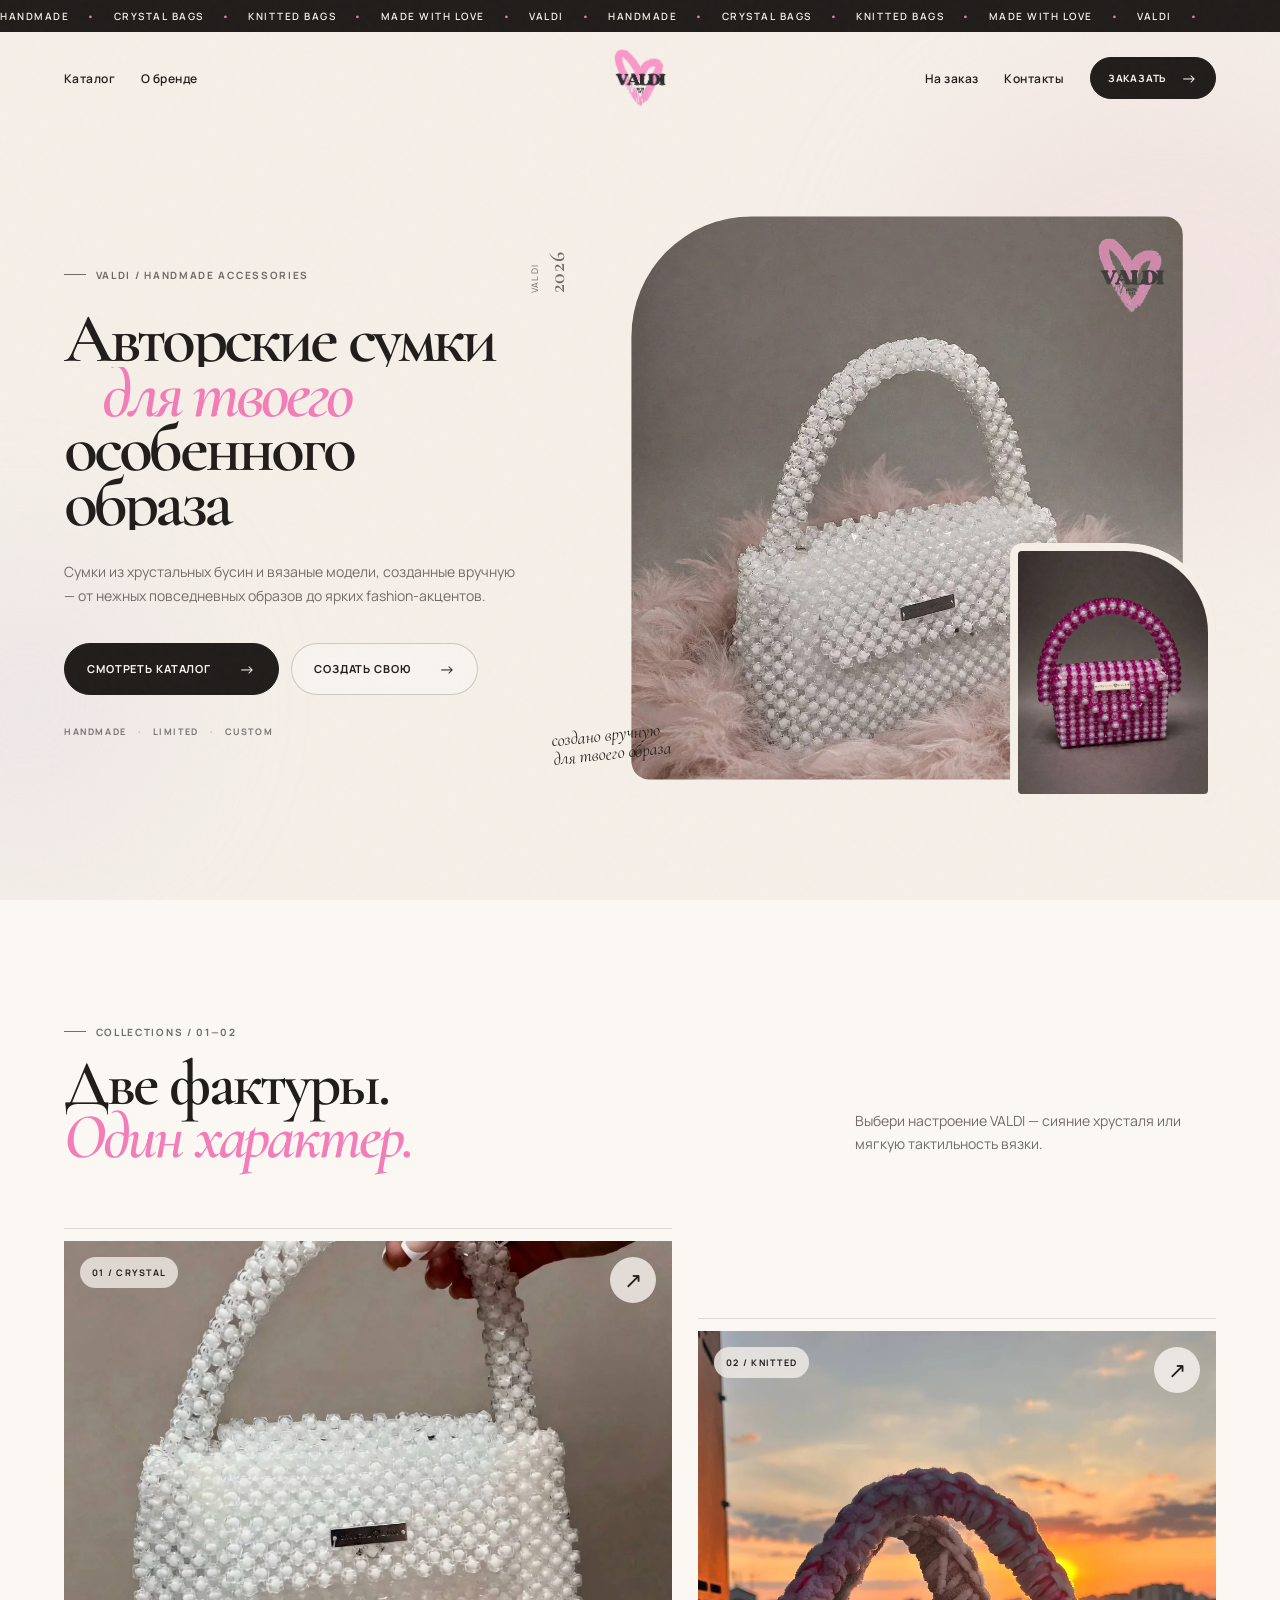
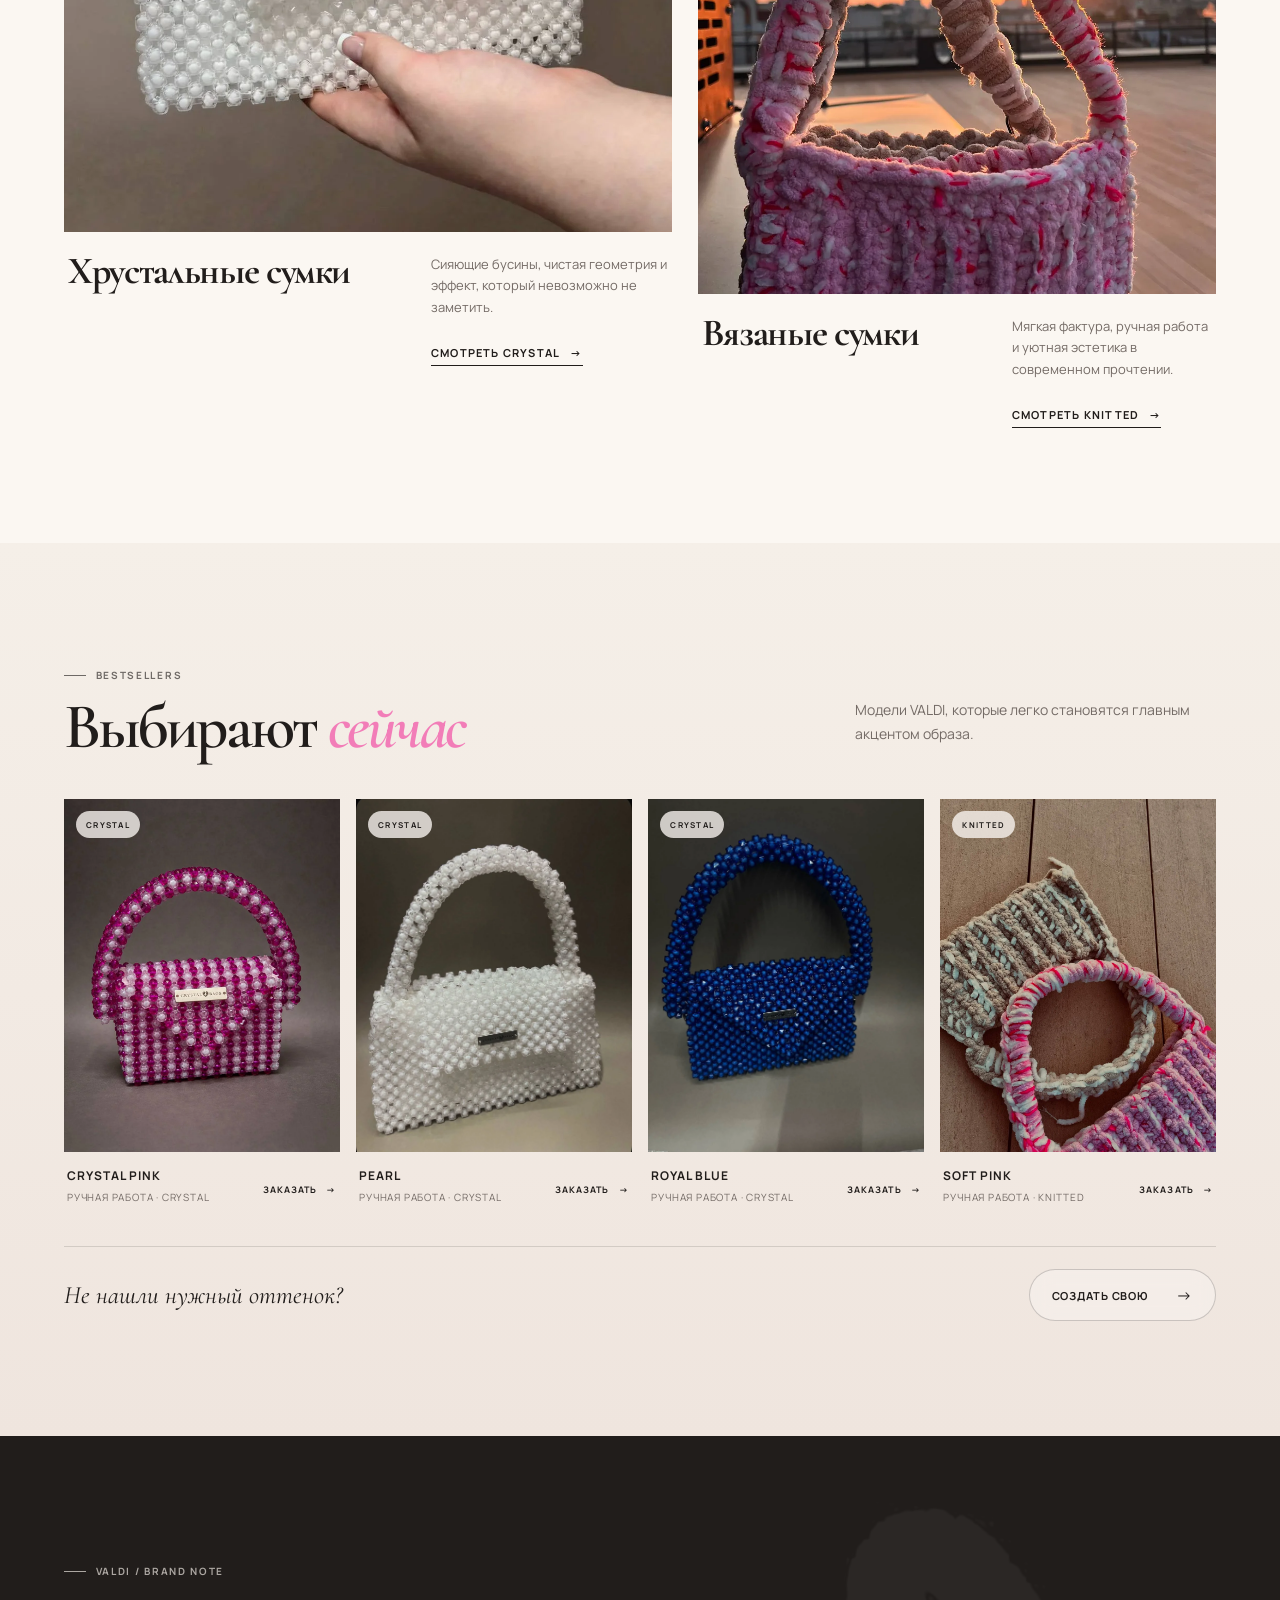
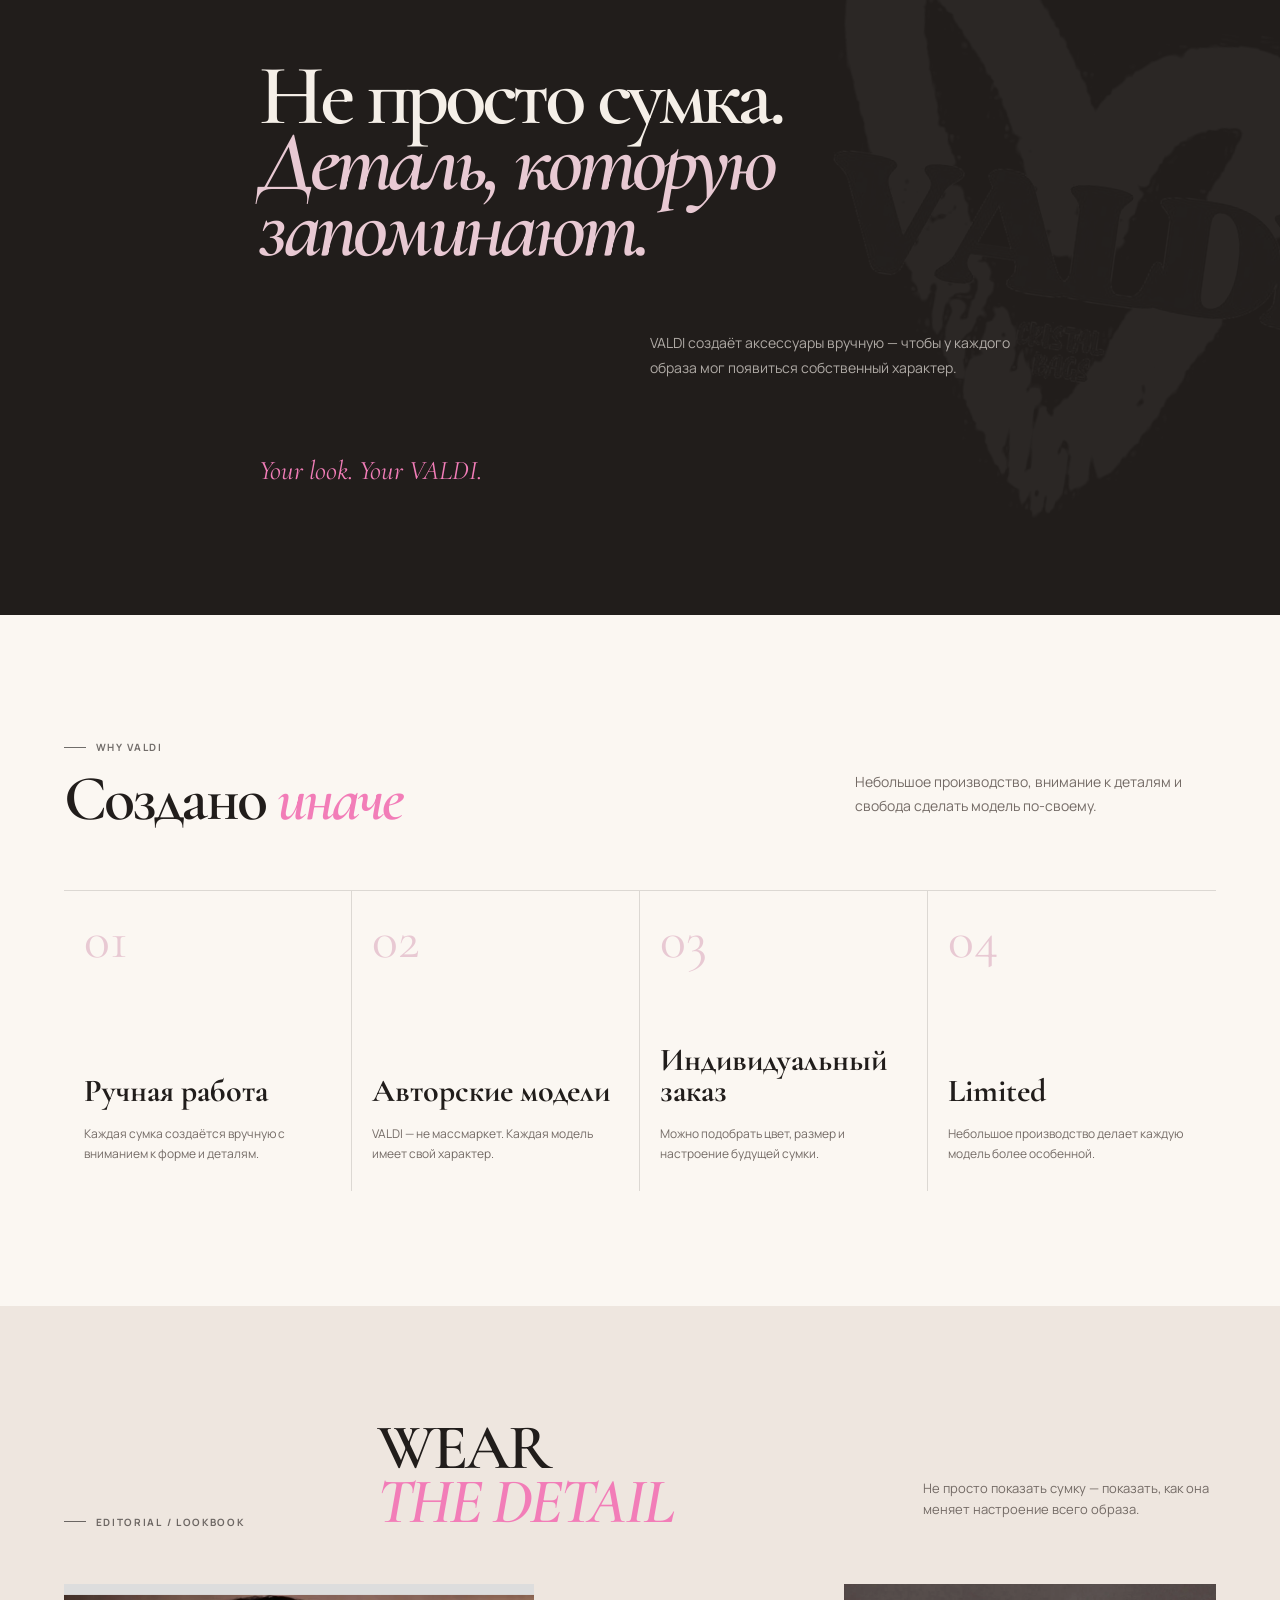
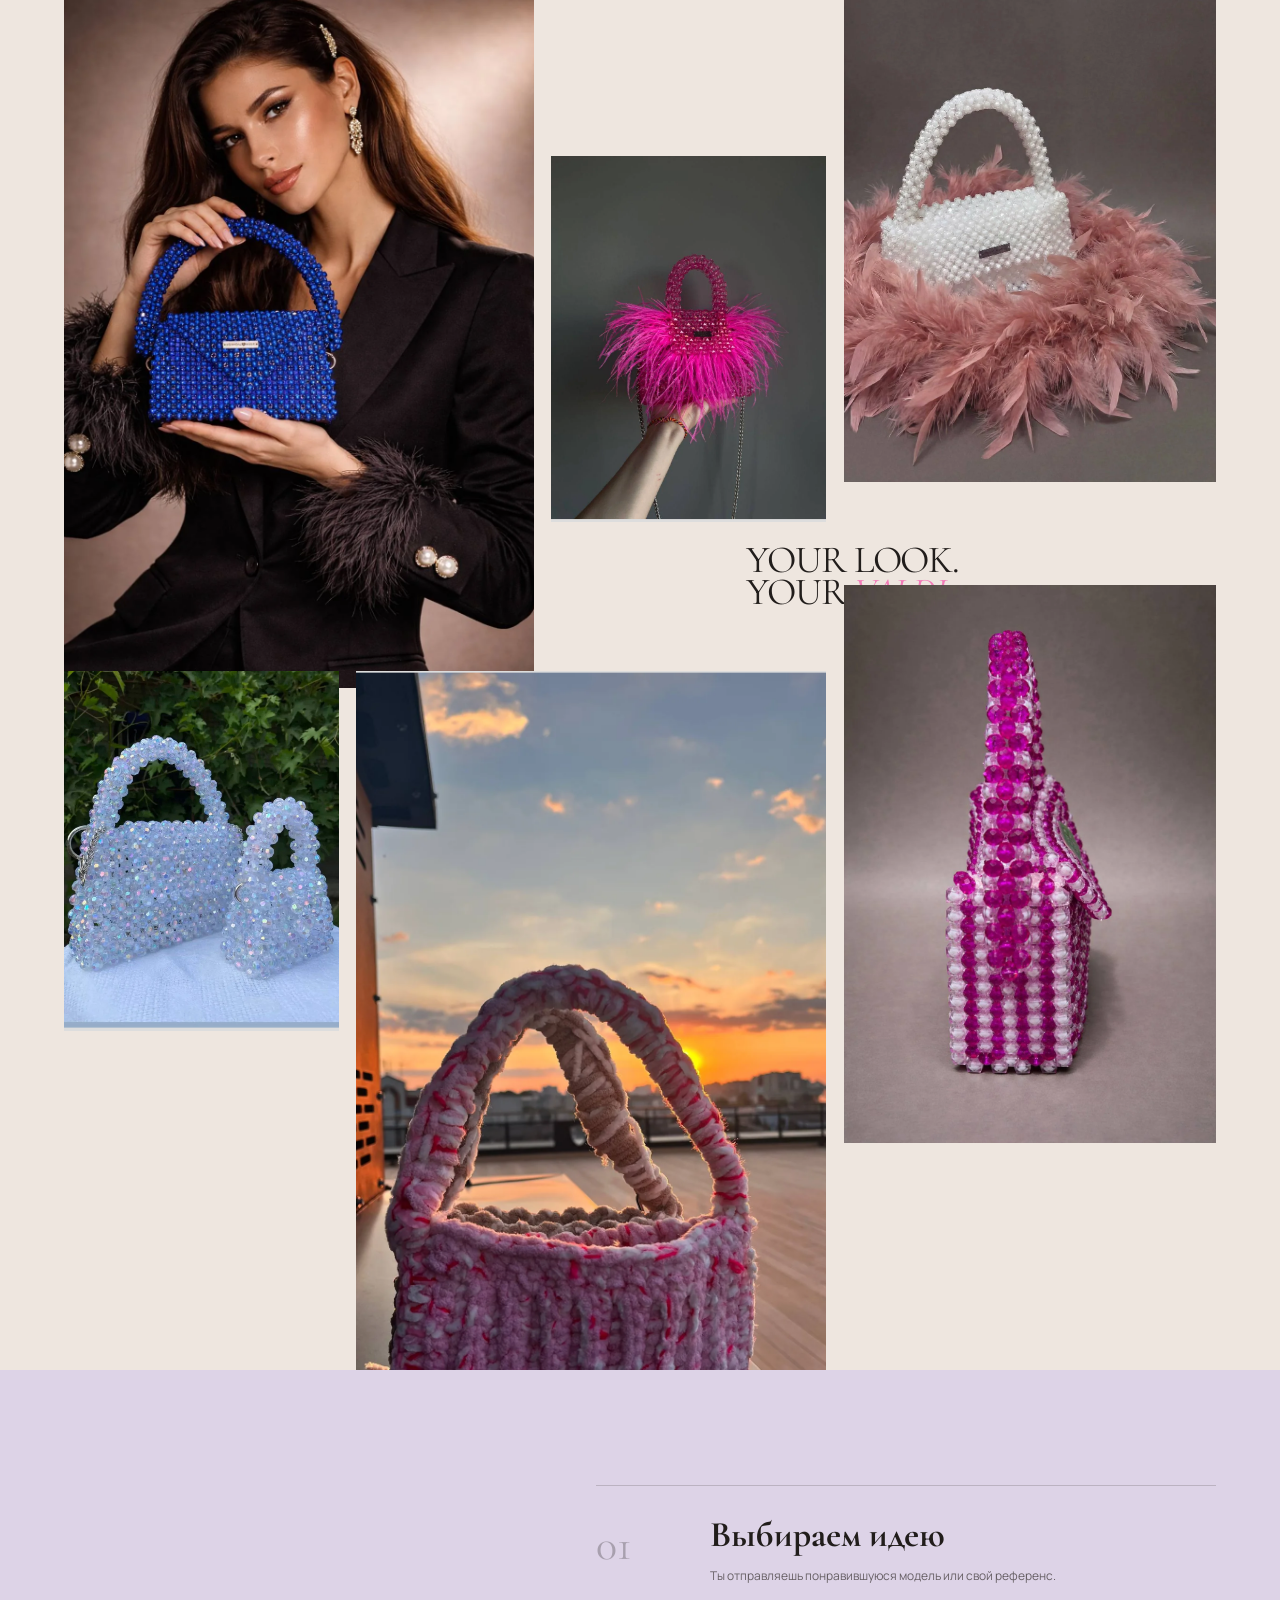
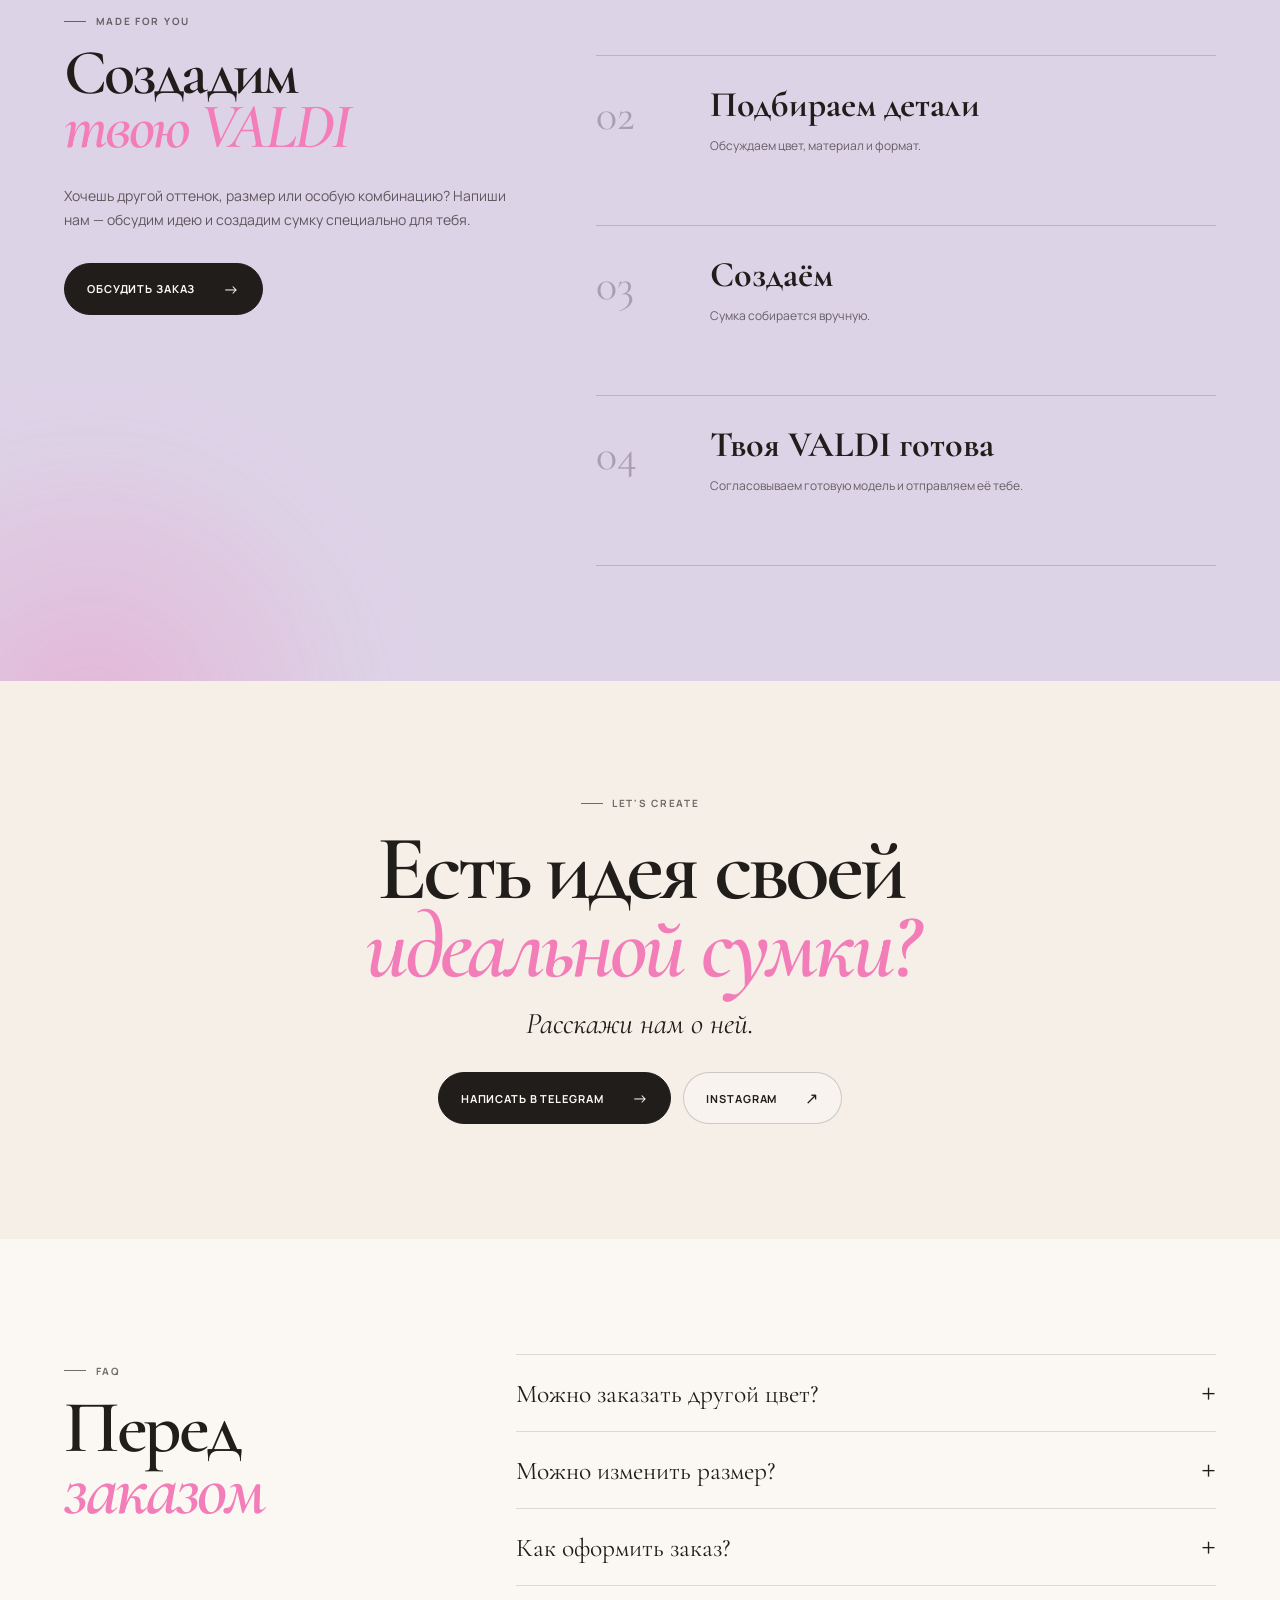
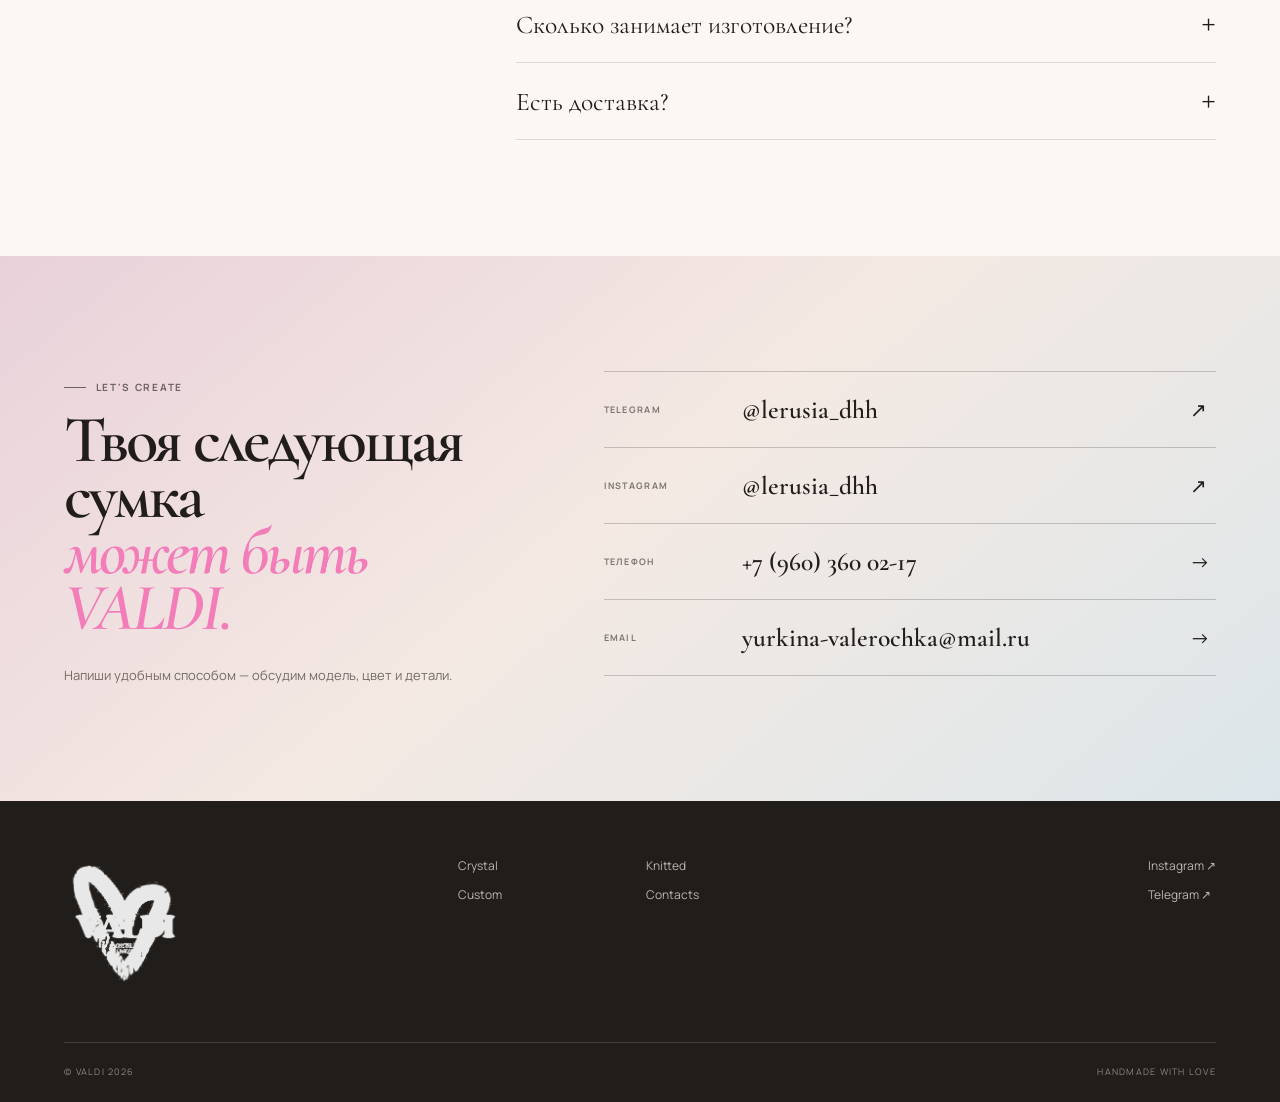
==== valdi_v4_final/index.html @ 90714ea8 "Add files via upload" ====
<!doctype html>
<html lang="ru">
<head>
  <meta charset="utf-8" />
  <meta name="viewport" content="width=device-width,initial-scale=1,viewport-fit=cover" />
  <meta name="theme-color" content="#F5EFE8" />
  <meta name="description" content="VALDI — авторские женские сумки ручной работы: хрустальные и вязаные модели, индивидуальные заказы." />
  <title>VALDI — авторские сумки ручной работы</title>
  <link rel="icon" type="image/png" href="assets/img/favicon.png" />
  <link rel="preconnect" href="https://fonts.googleapis.com" />
  <link rel="preconnect" href="https://fonts.gstatic.com" crossorigin />
  <link href="https://fonts.googleapis.com/css2?family=Cormorant+Garamond:ital,wght@0,500;0,600;0,700;1,600&family=Manrope:wght@400;500;600;700&display=swap" rel="stylesheet" />
  <link rel="stylesheet" href="assets/css/styles.css" />
</head>
<body>
  <div class="page-grain" aria-hidden="true"></div>

  <div class="announcement" aria-label="Информация о бренде">
    <div class="announcement__track">
      <span>HANDMADE</span><i>•</i><span>CRYSTAL BAGS</span><i>•</i><span>KNITTED BAGS</span><i>•</i><span>MADE WITH LOVE</span><i>•</i><span>VALDI</span><i>•</i>
      <span>HANDMADE</span><i>•</i><span>CRYSTAL BAGS</span><i>•</i><span>KNITTED BAGS</span><i>•</i><span>MADE WITH LOVE</span><i>•</i><span>VALDI</span><i>•</i>
    </div>
  </div>

  <header class="site-header" id="siteHeader">
    <div class="shell header-grid">
      <nav class="header-nav header-nav--left" aria-label="Главное меню слева">
        <a href="#catalog">Каталог</a>
        <a href="#about">О бренде</a>
      </nav>

      <a class="brand brand--header" href="#top" aria-label="VALDI — на главную">
        <img src="assets/img/valdi-logo.webp" alt="VALDI" />
      </a>

      <nav class="header-nav header-nav--right" aria-label="Главное меню справа">
        <a href="#custom">На заказ</a>
        <a href="#contacts">Контакты</a>
        <button class="btn btn--small btn--dark js-order" type="button" data-product="Индивидуальный заказ"><span>Заказать</span><b>→</b></button>
      </nav>

      <button class="menu-toggle" type="button" aria-expanded="false" aria-controls="mobileMenu" aria-label="Открыть меню">
        <span></span><span></span>
      </button>
    </div>
  </header>

  <div class="mobile-menu" id="mobileMenu" aria-hidden="true">
    <div class="mobile-menu__inner shell">
      <div class="mobile-menu__top">
        <img src="assets/img/valdi-logo.webp" alt="VALDI" />
        <button class="mobile-menu__close" type="button" aria-label="Закрыть меню">×</button>
      </div>
      <nav class="mobile-menu__nav" aria-label="Мобильное меню">
        <a href="#catalog"><span>01</span>Каталог</a>
        <a href="#crystal"><span>02</span>Crystal</a>
        <a href="#knitted"><span>03</span>Knitted</a>
        <a href="#about"><span>04</span>О бренде</a>
        <a href="#custom"><span>05</span>На заказ</a>
        <a href="#contacts"><span>06</span>Контакты</a>
      </nav>
      <a class="btn btn--dark btn--wide crystal-btn" href="https://t.me/lerusia_dhh" target="_blank" rel="noopener"><span>Написать в Telegram</span><b>→</b></a>
    </div>
  </div>

  <main id="top">
    <section class="hero section-pad">
      <div class="hero-glow hero-glow--one" aria-hidden="true"></div>
      <div class="hero-glow hero-glow--two" aria-hidden="true"></div>
      <div class="shell grid-12 hero-grid">
        <div class="hero-copy">
          <div class="eyebrow hero-eyebrow">VALDI / HANDMADE ACCESSORIES</div>
          <h1 class="hero-title" aria-label="Авторские сумки для твоего особенного образа">
            <span class="hero-line">Авторские сумки</span>
            <span class="hero-line hero-line--accent">для твоего</span>
            <span class="hero-line">особенного образа</span>
          </h1>
          <p class="hero-lead">Сумки из хрустальных бусин и вязаные модели, созданные вручную — от нежных повседневных образов до ярких fashion-акцентов.</p>
          <div class="hero-actions">
            <a class="btn btn--dark crystal-btn" href="#catalog"><span>Смотреть каталог</span><b>→</b></a>
            <a class="btn btn--glass crystal-btn" href="#custom"><span>Создать свою</span><b>→</b></a>
          </div>
          <div class="hero-meta" aria-label="Преимущества">
            <span>HANDMADE</span><i>·</i><span>LIMITED</span><i>·</i><span>CUSTOM</span>
          </div>
        </div>

        <div class="hero-visual" aria-label="Коллекция VALDI">
          <figure class="hero-photo hero-photo--main image-reveal">
            <img src="assets/img/crystal-pearl-feather-wide.webp" alt="Белая хрустальная сумка VALDI на розовых перьях" fetchpriority="high" />
          </figure>
          <figure class="hero-photo hero-photo--float image-reveal">
            <img src="assets/img/crystal-pink-front.webp" alt="Розовая хрустальная сумка VALDI" />
          </figure>
          <div class="hero-year">VALDI<br><strong>2026</strong></div>
          <div class="hero-logo-stamp" aria-hidden="true"><img src="assets/img/valdi-logo.webp" alt="" /></div>
          <div class="hero-note">создано вручную<br>для твоего образа</div>
        </div>
      </div>
    </section>

    <section class="collections section-pad" id="catalog">
      <div class="shell">
        <div class="section-head reveal">
          <div>
            <span class="eyebrow">COLLECTIONS / 01—02</span>
            <h2>Две фактуры.<br><em>Один характер.</em></h2>
          </div>
          <p>Выбери настроение VALDI — сияние хрусталя или мягкую тактильность вязки.</p>
        </div>

        <div class="collection-grid">
          <article class="collection-card collection-card--crystal reveal" id="crystal">
            <a class="collection-media" href="#bestsellers" aria-label="Смотреть хрустальные сумки">
              <img src="assets/img/crystal-pearl-hand.webp" alt="Хрустальная белая сумка VALDI в руках" />
              <span class="collection-index">01 / CRYSTAL</span>
              <span class="collection-arrow">↗</span>
            </a>
            <div class="collection-copy">
              <h3>Хрустальные сумки</h3>
              <p>Сияющие бусины, чистая геометрия и эффект, который невозможно не заметить.</p>
              <a class="text-link" href="#bestsellers">Смотреть Crystal <span>→</span></a>
            </div>
          </article>

          <article class="collection-card collection-card--knit reveal" id="knitted">
            <a class="collection-media" href="#bestsellers" aria-label="Смотреть вязаные сумки">
              <img src="assets/img/knit-sunset.webp" alt="Вязаная сумка VALDI на фоне заката" />
              <span class="collection-index">02 / KNITTED</span>
              <span class="collection-arrow">↗</span>
            </a>
            <div class="collection-copy">
              <h3>Вязаные сумки</h3>
              <p>Мягкая фактура, ручная работа и уютная эстетика в современном прочтении.</p>
              <a class="text-link" href="#bestsellers">Смотреть Knitted <span>→</span></a>
            </div>
          </article>
        </div>
      </div>
    </section>

    <section class="products section-pad" id="bestsellers">
      <div class="shell">
        <div class="section-head section-head--compact reveal">
          <div>
            <span class="eyebrow">BESTSELLERS</span>
            <h2>Выбирают <em>сейчас</em></h2>
          </div>
          <p>Модели VALDI, которые легко становятся главным акцентом образа.</p>
        </div>

        <div class="product-grid">
          <article class="product-card reveal">
            <div class="product-media product-cursor-zone">
              <img src="assets/img/crystal-pink-front.webp" alt="VALDI Crystal Pink" />
              <span class="product-label">CRYSTAL</span>
              <span class="view-cursor">VIEW</span>
            </div>
            <div class="product-info">
              <div><h3>CRYSTAL PINK</h3><p>ручная работа · crystal</p></div>
              <button class="product-order js-order" type="button" data-product="Crystal Pink">Заказать <span>→</span></button>
            </div>
          </article>

          <article class="product-card reveal">
            <div class="product-media product-cursor-zone">
              <img src="assets/img/crystal-pearl-front.webp" alt="VALDI Pearl" />
              <span class="product-label">CRYSTAL</span>
              <span class="view-cursor">VIEW</span>
            </div>
            <div class="product-info">
              <div><h3>PEARL</h3><p>ручная работа · crystal</p></div>
              <button class="product-order js-order" type="button" data-product="Pearl">Заказать <span>→</span></button>
            </div>
          </article>

          <article class="product-card reveal">
            <div class="product-media product-cursor-zone">
              <img src="assets/img/crystal-royal-blue.webp" alt="VALDI Royal Blue" />
              <span class="product-label">CRYSTAL</span>
              <span class="view-cursor">VIEW</span>
            </div>
            <div class="product-info">
              <div><h3>ROYAL BLUE</h3><p>ручная работа · crystal</p></div>
              <button class="product-order js-order" type="button" data-product="Royal Blue">Заказать <span>→</span></button>
            </div>
          </article>

          <article class="product-card reveal">
            <div class="product-media product-cursor-zone">
              <img src="assets/img/knit-pink-taupe.webp" alt="VALDI Soft Pink — вязаная сумка" />
              <span class="product-label">KNITTED</span>
              <span class="view-cursor">VIEW</span>
            </div>
            <div class="product-info">
              <div><h3>SOFT PINK</h3><p>ручная работа · knitted</p></div>
              <button class="product-order js-order" type="button" data-product="Soft Pink">Заказать <span>→</span></button>
            </div>
          </article>
        </div>

        <div class="products-more reveal">
          <p>Не нашли нужный оттенок?</p>
          <a class="btn btn--glass crystal-btn" href="#custom"><span>Создать свою</span><b>→</b></a>
        </div>
      </div>
    </section>

    <section class="statement" id="about">
      <div class="statement-watermark" aria-hidden="true"><img src="assets/img/valdi-logo.webp" alt="" /></div>
      <div class="shell statement-grid">
        <span class="eyebrow eyebrow--light reveal">VALDI / BRAND NOTE</span>
        <h2 class="reveal">Не просто сумка.<br><em>Деталь, которую запоминают.</em></h2>
        <p class="reveal">VALDI создаёт аксессуары вручную — чтобы у каждого образа мог появиться собственный характер.</p>
        <div class="statement-sign reveal">Your look. Your VALDI.</div>
      </div>
    </section>

    <section class="why section-pad">
      <div class="shell">
        <div class="section-head reveal">
          <div><span class="eyebrow">WHY VALDI</span><h2>Создано <em>иначе</em></h2></div>
          <p>Небольшое производство, внимание к деталям и свобода сделать модель по-своему.</p>
        </div>
        <div class="why-grid">
          <article class="why-card reveal"><span>01</span><h3>Ручная работа</h3><p>Каждая сумка создаётся вручную с вниманием к форме и деталям.</p></article>
          <article class="why-card reveal"><span>02</span><h3>Авторские модели</h3><p>VALDI — не массмаркет. Каждая модель имеет свой характер.</p></article>
          <article class="why-card reveal"><span>03</span><h3>Индивидуальный заказ</h3><p>Можно подобрать цвет, размер и настроение будущей сумки.</p></article>
          <article class="why-card reveal"><span>04</span><h3>Limited</h3><p>Небольшое производство делает каждую модель более особенной.</p></article>
        </div>
      </div>
    </section>

    <section class="lookbook section-pad">
      <div class="shell">
        <div class="lookbook-head reveal">
          <span class="eyebrow">EDITORIAL / LOOKBOOK</span>
          <h2>WEAR<br><em>THE DETAIL</em></h2>
          <p>Не просто показать сумку — показать, как она меняет настроение всего образа.</p>
        </div>

        <div class="lookbook-grid">
          <figure class="look look--a reveal" data-parallax="18"><img src="assets/img/editorial-blue-model.webp" alt="Синяя сумка VALDI в образе" /></figure>
          <figure class="look look--b reveal" data-parallax="-12"><img src="assets/img/crystal-pearl-feather.webp" alt="Белая сумка VALDI на перьях" /></figure>
          <div class="lookbook-word reveal">YOUR LOOK.<br>YOUR <em>VALDI.</em></div>
          <figure class="look look--c reveal" data-parallax="14"><img src="assets/img/crystal-feather-pink.webp" alt="Розовая хрустальная сумка с перьями" /></figure>
          <figure class="look look--d reveal" data-parallax="-18"><img src="assets/img/crystal-iridescent-duo.webp" alt="Переливающиеся хрустальные сумки VALDI" /></figure>
          <figure class="look look--e reveal" data-parallax="10"><img src="assets/img/knit-sunset.webp" alt="Вязаная сумка VALDI на закате" /></figure>
          <figure class="look look--f reveal" data-parallax="-8"><img src="assets/img/crystal-pink-side.webp" alt="Деталь розовой сумки VALDI" /></figure>
        </div>
      </div>
    </section>

    <section class="custom section-pad" id="custom">
      <div class="custom-glow" aria-hidden="true"></div>
      <div class="shell custom-grid">
        <div class="custom-intro reveal">
          <span class="eyebrow">MADE FOR YOU</span>
          <h2>Создадим<br><em>твою VALDI</em></h2>
          <p>Хочешь другой оттенок, размер или особую комбинацию? Напиши нам — обсудим идею и создадим сумку специально для тебя.</p>
          <button class="btn btn--dark crystal-btn js-order" type="button" data-product="Индивидуальная VALDI"><span>Обсудить заказ</span><b>→</b></button>
        </div>
        <div class="custom-steps">
          <article class="custom-step reveal"><span>01</span><div><h3>Выбираем идею</h3><p>Ты отправляешь понравившуюся модель или свой референс.</p></div></article>
          <article class="custom-step reveal"><span>02</span><div><h3>Подбираем детали</h3><p>Обсуждаем цвет, материал и формат.</p></div></article>
          <article class="custom-step reveal"><span>03</span><div><h3>Создаём</h3><p>Сумка собирается вручную.</p></div></article>
          <article class="custom-step reveal"><span>04</span><div><h3>Твоя VALDI готова</h3><p>Согласовываем готовую модель и отправляем её тебе.</p></div></article>
        </div>
      </div>
    </section>

    <section class="big-cta section-pad">
      <div class="shell big-cta__inner reveal">
        <span class="eyebrow">LET'S CREATE</span>
        <h2>Есть идея своей<br><em>идеальной сумки?</em></h2>
        <p>Расскажи нам о ней.</p>
        <div class="big-cta__actions">
          <a class="btn btn--dark crystal-btn" href="https://t.me/lerusia_dhh" target="_blank" rel="noopener"><span>Написать в Telegram</span><b>→</b></a>
          <a class="btn btn--glass crystal-btn" href="https://instagram.com/lerusia_dhh" target="_blank" rel="noopener"><span>Instagram</span><b>↗</b></a>
        </div>
      </div>
    </section>

    <section class="faq section-pad">
      <div class="shell faq-grid">
        <div class="faq-title reveal"><span class="eyebrow">FAQ</span><h2>Перед<br><em>заказом</em></h2></div>
        <div class="faq-list">
          <details class="faq-item reveal"><summary>Можно заказать другой цвет?<span>+</span></summary><div><p>Да. Большинство моделей можно адаптировать под нужный оттенок.</p></div></details>
          <details class="faq-item reveal"><summary>Можно изменить размер?<span>+</span></summary><div><p>В зависимости от модели можно обсудить индивидуальный формат.</p></div></details>
          <details class="faq-item reveal"><summary>Как оформить заказ?<span>+</span></summary><div><p>Напишите нам в Telegram, Instagram, по телефону или email. Мы уточним модель и детали заказа.</p></div></details>
          <details class="faq-item reveal"><summary>Сколько занимает изготовление?<span>+</span></summary><div><p>Срок зависит от выбранной модели и текущей загрузки. Точный срок сообщается перед оформлением заказа.</p></div></details>
          <details class="faq-item reveal"><summary>Есть доставка?<span>+</span></summary><div><p>Условия и способ доставки уточняются при заказе.</p></div></details>
        </div>
      </div>
    </section>

    <section class="contacts section-pad" id="contacts">
      <div class="shell contacts-grid">
        <div class="contacts-lead reveal">
          <span class="eyebrow">LET'S CREATE</span>
          <h2>Твоя следующая сумка<br><em>может быть VALDI.</em></h2>
          <p>Напиши удобным способом — обсудим модель, цвет и детали.</p>
        </div>
        <div class="contact-list reveal">
          <a href="https://t.me/lerusia_dhh" target="_blank" rel="noopener"><span>Telegram</span><strong>@lerusia_dhh</strong><b>↗</b></a>
          <a href="https://instagram.com/lerusia_dhh" target="_blank" rel="noopener"><span>Instagram</span><strong>@lerusia_dhh</strong><b>↗</b></a>
          <a href="tel:+79603600217"><span>Телефон</span><strong>+7 (960) 360 02-17</strong><b>→</b></a>
          <a href="mailto:yurkina-valerochka@mail.ru"><span>Email</span><strong>yurkina-valerochka@mail.ru</strong><b>→</b></a>
        </div>
      </div>
    </section>
  </main>

  <footer class="site-footer">
    <div class="shell footer-grid">
      <a class="footer-brand" href="#top" aria-label="VALDI — наверх"><img src="assets/img/valdi-logo.webp" alt="VALDI" /></a>
      <nav class="footer-nav" aria-label="Навигация в подвале"><a href="#crystal">Crystal</a><a href="#knitted">Knitted</a><a href="#custom">Custom</a><a href="#contacts">Contacts</a></nav>
      <div class="footer-social"><a href="https://instagram.com/lerusia_dhh" target="_blank" rel="noopener">Instagram ↗</a><a href="https://t.me/lerusia_dhh" target="_blank" rel="noopener">Telegram ↗</a></div>
    </div>
    <div class="shell footer-bottom"><span>© VALDI 2026</span><span>HANDMADE WITH LOVE</span></div>
  </footer>

  <div class="order-modal" id="orderModal" aria-hidden="true" role="dialog" aria-modal="true" aria-labelledby="orderTitle">
    <div class="order-modal__backdrop" data-close-modal></div>
    <div class="order-modal__panel">
      <button class="order-modal__close" type="button" data-close-modal aria-label="Закрыть">×</button>
      <span class="eyebrow">ORDER / VALDI</span>
      <h2 id="orderTitle">Оформить заказ</h2>
      <p class="order-modal__product">Вы выбрали: <strong id="selectedProduct">VALDI</strong></p>
      <p>Напиши нам удобным способом. Мы уточним наличие, оттенок и детали.</p>
      <div class="order-modal__links">
        <a class="btn btn--dark crystal-btn" href="https://t.me/lerusia_dhh" target="_blank" rel="noopener"><span>Telegram</span><b>↗</b></a>
        <a class="btn btn--glass crystal-btn" href="https://instagram.com/lerusia_dhh" target="_blank" rel="noopener"><span>Instagram</span><b>↗</b></a>
        <a class="order-contact" href="tel:+79603600217"><span>Телефон</span><strong>+7 (960) 360 02-17</strong></a>
        <a class="order-contact" href="mailto:yurkina-valerochka@mail.ru"><span>Email</span><strong>yurkina-valerochka@mail.ru</strong></a>
      </div>
    </div>
  </div>

  <script src="assets/js/app.js"></script>
</body>
</html>
---- valdi_v4_final/assets/css/styles.css ----
:root{
  --champagne:#F5EFE8;
  --ivory:#FBF7F2;
  --pink:#E8C9D3;
  --lilac:#DDD3E7;
  --blue:#D8E5EC;
  --coffee:#8B7469;
  --ink:#211D1B;
  --brand:#F27DB8;
  --muted:#746B66;
  --line:rgba(33,29,27,.14);
  --serif:"Cormorant Garamond",Georgia,"Times New Roman",serif;
  --sans:"Manrope",Arial,sans-serif;
  --shell:min(1520px,calc(100vw - 2 * clamp(20px,5vw,88px)));
  --ease:cubic-bezier(.2,.8,.2,1);
}
*{box-sizing:border-box}
html{scroll-behavior:smooth;background:var(--champagne);color:var(--ink);font-family:var(--sans)}
body{margin:0;min-width:320px;background:var(--champagne);overflow-x:hidden;color:var(--ink)}
body.menu-open,body.modal-open{overflow:hidden}
button,a{font:inherit}
a{color:inherit;text-decoration:none}
button{color:inherit}
img{display:block;width:100%;height:auto}
::selection{background:var(--brand);color:#fff}
.page-grain{position:fixed;inset:0;z-index:99;pointer-events:none;opacity:.035;background-image:url("data:image/svg+xml,%3Csvg viewBox='0 0 180 180' xmlns='http://www.w3.org/2000/svg'%3E%3Cfilter id='n'%3E%3CfeTurbulence type='fractalNoise' baseFrequency='.88' numOctaves='4' stitchTiles='stitch'/%3E%3C/filter%3E%3Crect width='100%25' height='100%25' filter='url(%23n)' opacity='.55'/%3E%3C/svg%3E")}
.shell{width:var(--shell);margin-inline:auto}
.grid-12{display:grid;grid-template-columns:repeat(12,minmax(0,1fr));gap:clamp(14px,1.45vw,26px)}
.section-pad{padding-block:clamp(84px,9vw,154px)}
.eyebrow{display:inline-flex;align-items:center;gap:.6rem;font-size:clamp(10px,.62vw,12px);font-weight:700;letter-spacing:.17em;text-transform:uppercase;color:rgba(33,29,27,.63)}
.eyebrow:before{content:"";width:22px;height:1px;background:currentColor}
.eyebrow--light{color:rgba(245,239,232,.66)}

/* Announcement */
.announcement{height:32px;background:var(--ink);color:var(--champagne);overflow:hidden;display:flex;align-items:center;position:relative;z-index:60}
.announcement__track{width:max-content;display:flex;align-items:center;gap:18px;white-space:nowrap;animation:marquee 34s linear infinite;font-size:10px;letter-spacing:.15em;font-weight:600}
.announcement__track i{font-style:normal;color:var(--brand)}
@keyframes marquee{to{transform:translateX(-50%)}}

/* Header */
.site-header{position:fixed;top:32px;left:0;right:0;z-index:55;height:92px;transition:height .4s var(--ease),background .4s var(--ease),border-color .4s var(--ease),backdrop-filter .4s var(--ease)}
.site-header.is-scrolled{height:70px;background:rgba(245,239,232,.74);backdrop-filter:blur(18px);-webkit-backdrop-filter:blur(18px);border-bottom:1px solid rgba(33,29,27,.1)}
.header-grid{height:100%;display:grid;grid-template-columns:1fr auto 1fr;align-items:center;gap:30px}
.header-nav{display:flex;align-items:center;gap:clamp(18px,2vw,36px)}
.header-nav--right{justify-content:flex-end}
.header-nav a{font-size:12px;font-weight:600;letter-spacing:.04em;position:relative}
.header-nav a:after{content:"";position:absolute;left:0;right:100%;bottom:-5px;height:1px;background:var(--ink);transition:right .35s var(--ease)}
.header-nav a:hover:after{right:0}
.brand--header{width:90px;display:block;transition:width .4s var(--ease),transform .4s var(--ease)}
.brand--header img{max-height:66px;object-fit:contain}
.site-header.is-scrolled .brand--header{width:65px}
.menu-toggle{display:none;width:48px;height:48px;border:0;background:transparent;padding:0;position:relative;justify-self:end}
.menu-toggle span{position:absolute;width:26px;height:1px;background:var(--ink);left:11px;transition:.3s var(--ease)}
.menu-toggle span:first-child{top:19px}.menu-toggle span:last-child{top:28px}

/* Buttons */
.btn{--mx:50%;--my:50%;position:relative;isolation:isolate;display:inline-flex;align-items:center;justify-content:center;gap:28px;min-height:52px;padding:0 22px;border-radius:999px;border:1px solid transparent;cursor:pointer;text-transform:uppercase;letter-spacing:.08em;font-size:11px;font-weight:700;overflow:visible;transition:transform .4s var(--ease),box-shadow .4s var(--ease),background .4s var(--ease),border-color .4s var(--ease)}
.btn:before{content:"";position:absolute;z-index:-2;inset:-9px;border-radius:inherit;background:radial-gradient(circle at var(--mx) var(--my),rgba(242,125,184,.58),rgba(236,205,217,.28) 34%,transparent 72%);filter:blur(22px);opacity:0;transform:scale(.9);transition:opacity .4s var(--ease),transform .4s var(--ease)}
.btn:after{content:"";position:absolute;z-index:-1;inset:0;border-radius:inherit;background:radial-gradient(120px circle at var(--mx) var(--my),rgba(255,255,255,.48),transparent 58%);opacity:0;transition:opacity .35s var(--ease);pointer-events:none}
.btn:hover{transform:translateY(-2px);box-shadow:0 14px 35px rgba(80,54,66,.12)}
.btn:hover:before,.btn:hover:after{opacity:1}.btn:hover:before{transform:scale(1.035)}
.btn b{font-size:16px;font-weight:400;line-height:1;transition:transform .4s var(--ease)}
.btn:hover b{transform:translateX(4px)}
.btn--dark{background:var(--ink);color:var(--ivory);border-color:var(--ink)}
.btn--dark:hover{background:#302927}
.btn--glass{background:rgba(255,255,255,.28);border-color:rgba(33,29,27,.2);backdrop-filter:blur(10px);-webkit-backdrop-filter:blur(10px)}
.btn--glass:hover{background:rgba(255,255,255,.52);border-color:rgba(33,29,27,.3)}
.btn--small{min-height:42px;padding:0 17px;gap:15px;font-size:10px}
.btn--wide{width:100%}
.text-link{display:inline-flex;gap:10px;align-items:center;text-transform:uppercase;font-size:11px;letter-spacing:.11em;font-weight:700;border-bottom:1px solid var(--ink);padding-bottom:5px}
.text-link span{transition:transform .35s var(--ease)}.text-link:hover span{transform:translateX(5px)}

/* Hero */
.hero{position:relative;min-height:min(980px,calc(100vh - 32px));display:flex;align-items:center;padding-top:clamp(145px,12vw,190px);padding-bottom:clamp(70px,7vw,110px);overflow:hidden}
.hero-grid{align-items:center;position:relative;z-index:2}
.hero-copy{grid-column:1/span 5;padding-right:clamp(8px,1vw,18px)}
.hero-title{font-family:var(--serif);font-size:clamp(58px,5.45vw,104px);line-height:.78;letter-spacing:-.055em;font-weight:600;margin:clamp(24px,2.4vw,38px) 0 30px;max-width:720px}
.hero-line{display:block;overflow:hidden;transform:translateY(26px);opacity:0;transition:transform .78s var(--ease),opacity .78s var(--ease)}
.hero-line:nth-child(2){transition-delay:.08s}.hero-line:nth-child(3){transition-delay:.16s}
.loaded .hero-line{transform:none;opacity:1}
.hero-line--accent{font-style:italic;color:var(--brand);margin-left:clamp(22px,3vw,54px)}
.hero-lead{max-width:570px;font-size:clamp(14px,1vw,17px);line-height:1.75;color:var(--muted);margin:0 0 34px;opacity:0;transform:translateY(14px);transition:opacity .7s .28s var(--ease),transform .7s .28s var(--ease)}
.loaded .hero-lead{opacity:1;transform:none}
.hero-eyebrow{opacity:0;transform:translateY(8px);transition:opacity .6s .05s var(--ease),transform .6s .05s var(--ease)}.loaded .hero-eyebrow{opacity:1;transform:none}
.hero-actions{display:flex;flex-wrap:wrap;gap:12px;opacity:0;transform:translateY(14px);transition:opacity .7s .38s var(--ease),transform .7s .38s var(--ease)}.loaded .hero-actions{opacity:1;transform:none}
.hero-meta{display:flex;gap:11px;align-items:center;margin-top:30px;font-size:9px;letter-spacing:.18em;font-weight:700;color:rgba(33,29,27,.58);opacity:0;transition:opacity .7s .5s var(--ease)}.loaded .hero-meta{opacity:1}.hero-meta i{font-style:normal;color:var(--brand)}
.hero-visual{grid-column:6/-1;position:relative;height:clamp(480px,44vw,700px)}
.hero-photo{margin:0;position:absolute;overflow:hidden;background:var(--pink)}
.hero-photo img{width:100%;height:100%;object-fit:cover;transition:transform 1s var(--ease)}
.hero-photo--main{inset:0 5% 0 12%;border-radius:120px 18px 18px 18px;clip-path:inset(0 100% 0 0 round 120px 18px 18px 18px);transition:clip-path 1s .16s var(--ease)}
.loaded .hero-photo--main{clip-path:inset(0 0 0 0 round 120px 18px 18px 18px)}
.hero-photo--float{width:31%;height:46%;right:0;bottom:-4%;border-radius:12px 90px 12px 12px;border:8px solid var(--champagne);box-shadow:0 20px 48px rgba(60,47,43,.18);clip-path:inset(100% 0 0 0 round 12px 90px 12px 12px);transition:clip-path .85s .45s var(--ease)}
.loaded .hero-photo--float{clip-path:inset(0 0 0 0 round 12px 90px 12px 12px)}
.hero-year{position:absolute;top:6%;left:3%;z-index:4;font-size:9px;letter-spacing:.15em;line-height:1.4;transform:rotate(-90deg);transform-origin:left bottom;color:rgba(33,29,27,.64)}
.hero-year strong{font-family:var(--serif);font-size:22px;letter-spacing:.03em;font-weight:600}
.hero-logo-stamp{position:absolute;right:7%;top:3%;z-index:4;width:clamp(76px,6vw,110px);opacity:.7;filter:drop-shadow(0 8px 10px rgba(0,0,0,.06))}
.hero-note{position:absolute;left:0;bottom:3%;z-index:4;font-family:var(--serif);font-size:clamp(17px,1.4vw,25px);font-style:italic;line-height:1.05;transform:rotate(-6deg)}
.hero-glow{position:absolute;border-radius:50%;filter:blur(70px);opacity:.26;pointer-events:none;animation:floatGlow 9s ease-in-out infinite alternate}.hero-glow--one{width:42vw;height:35vw;background:var(--pink);right:-12vw;top:5%}.hero-glow--two{width:24vw;height:24vw;background:var(--lilac);left:-10vw;bottom:5%;animation-delay:-3s}
@keyframes floatGlow{to{transform:translate3d(3vw,2vw,0) scale(1.08)}}

/* Section headings */
.section-head{display:grid;grid-template-columns:1.35fr .65fr;align-items:end;gap:40px;margin-bottom:clamp(40px,5vw,76px)}
.section-head h2,.lookbook-head h2,.custom-intro h2,.big-cta h2,.faq-title h2,.contacts-lead h2{font-family:var(--serif);font-weight:600;letter-spacing:-.045em;line-height:.84;margin:18px 0 0;font-size:clamp(54px,5vw,92px)}
.section-head h2 em,.lookbook-head h2 em,.custom-intro h2 em,.big-cta h2 em,.faq-title h2 em,.contacts-lead h2 em{font-weight:600;font-style:italic;color:var(--brand)}
.section-head>p{max-width:450px;justify-self:end;color:var(--muted);line-height:1.7;font-size:14px;margin:0 0 8px}.section-head--compact{margin-bottom:45px}

/* Collections */
.collections{background:var(--ivory)}
.collection-grid{display:grid;grid-template-columns:1.08fr .92fr;gap:clamp(18px,2vw,34px);align-items:start}
.collection-card{border-top:1px solid var(--line);padding-top:12px}.collection-card--knit{margin-top:clamp(70px,7vw,120px)}
.collection-media{position:relative;display:block;overflow:hidden;background:var(--pink);aspect-ratio:1.03/1}
.collection-card--knit .collection-media{aspect-ratio:.92/1;background:var(--lilac)}
.collection-media img{height:100%;object-fit:cover;transition:transform .75s var(--ease),filter .75s var(--ease)}
.collection-media:after{content:"";position:absolute;inset:0;box-shadow:inset 0 0 70px rgba(242,125,184,0);transition:box-shadow .55s var(--ease);pointer-events:none}
.collection-media:hover img{transform:scale(1.04)}.collection-media:hover:after{box-shadow:inset 0 0 70px rgba(242,125,184,.18)}
.collection-index{position:absolute;left:16px;top:16px;background:rgba(251,247,242,.72);backdrop-filter:blur(12px);padding:9px 12px;border-radius:999px;font-size:9px;font-weight:700;letter-spacing:.14em}
.collection-arrow{position:absolute;right:16px;top:16px;width:46px;height:46px;border-radius:50%;display:grid;place-items:center;background:rgba(251,247,242,.78);backdrop-filter:blur(12px);font-size:22px;transition:transform .4s var(--ease)}.collection-media:hover .collection-arrow{transform:rotate(12deg) scale(1.08)}
.collection-copy{display:grid;grid-template-columns:minmax(0,1fr) minmax(180px,.7fr);gap:24px;align-items:start;padding:22px 4px 0}.collection-copy h3{font-family:var(--serif);font-size:clamp(35px,3vw,52px);line-height:.9;letter-spacing:-.035em;margin:0}.collection-copy p{font-size:13px;line-height:1.65;color:var(--muted);margin:0}.collection-copy .text-link{grid-column:2;margin-top:3px;justify-self:start}

/* Products */
.products{background:linear-gradient(180deg,var(--champagne),#efe5de)}
.product-grid{display:grid;grid-template-columns:repeat(4,minmax(0,1fr));gap:clamp(10px,1.3vw,22px)}
.product-card{transition:transform .55s var(--ease)}.product-card:hover{transform:translateY(-6px)}
.product-media{position:relative;aspect-ratio:.78/1;overflow:hidden;background:#e7ddd6;cursor:none}
.product-media img{height:100%;object-fit:cover;transition:transform .7s var(--ease),filter .7s var(--ease)}.product-card:hover .product-media img{transform:scale(1.035);filter:saturate(1.02)}
.product-label{position:absolute;left:12px;top:12px;border-radius:999px;padding:8px 10px;background:rgba(251,247,242,.78);backdrop-filter:blur(10px);font-size:8px;letter-spacing:.16em;font-weight:700}
.view-cursor{position:absolute;left:0;top:0;width:64px;height:64px;border-radius:50%;display:grid;place-items:center;background:rgba(245,239,232,.82);backdrop-filter:blur(12px);font-size:8px;font-weight:700;letter-spacing:.13em;pointer-events:none;opacity:0;transform:translate(-50%,-50%) scale(.6);transition:opacity .2s ease,transform .2s ease;z-index:3}.product-cursor-zone.cursor-active .view-cursor{opacity:1;transform:translate(-50%,-50%) scale(1)}
.product-info{padding:15px 3px 0;display:flex;gap:12px;justify-content:space-between;align-items:flex-end}.product-info h3{font-size:12px;letter-spacing:.08em;margin:0 0 6px}.product-info p{font-size:10px;color:var(--muted);margin:0;text-transform:uppercase;letter-spacing:.08em}.product-order{border:0;background:none;padding:8px 0;cursor:pointer;text-transform:uppercase;font-size:9px;font-weight:700;letter-spacing:.12em;white-space:nowrap}.product-order span{display:inline-block;margin-left:6px;transition:transform .35s var(--ease)}.product-order:hover span{transform:translateX(4px)}
.products-more{margin-top:42px;border-top:1px solid var(--line);padding-top:22px;display:flex;align-items:center;justify-content:space-between;gap:20px}.products-more p{font-family:var(--serif);font-style:italic;font-size:25px;margin:0}

/* Statement */
.statement{position:relative;overflow:hidden;background:var(--ink);color:var(--champagne);padding:clamp(100px,10vw,170px) 0}
.statement-grid{display:grid;grid-template-columns:repeat(12,minmax(0,1fr));gap:20px;position:relative;z-index:2}.statement-grid>.eyebrow{grid-column:1/span 3}.statement h2{grid-column:3/span 8;font-family:var(--serif);font-size:clamp(58px,6.7vw,126px);line-height:.77;letter-spacing:-.055em;font-weight:600;margin:65px 0 0}.statement h2 em{display:inline-block;font-style:italic;color:var(--pink);font-weight:600}.statement-grid>p{grid-column:7/span 4;font-size:14px;line-height:1.75;color:rgba(245,239,232,.67);margin:50px 0 0}.statement-sign{grid-column:3/span 4;font-family:var(--serif);font-style:italic;font-size:27px;margin-top:54px;color:var(--brand)}
.statement-watermark{position:absolute;width:min(48vw,800px);right:-8%;top:50%;transform:translateY(-50%) rotate(8deg);opacity:.045;filter:grayscale(1) brightness(2)}

/* Why */
.why{background:var(--ivory)}
.why-grid{display:grid;grid-template-columns:repeat(4,minmax(0,1fr));border-top:1px solid var(--line)}
.why-card{min-height:300px;padding:22px clamp(12px,1.6vw,26px) 26px;border-right:1px solid var(--line);display:flex;flex-direction:column}.why-card:last-child{border-right:0}.why-card>span{font-family:var(--serif);font-size:54px;color:var(--pink);line-height:1;transform:translateY(14px);transition:transform .7s var(--ease)}.why-card.is-visible>span{transform:none}.why-card h3{font-family:var(--serif);font-size:32px;line-height:.95;margin:auto 0 18px}.why-card p{font-size:12px;line-height:1.7;color:var(--muted);max-width:240px;margin:0}

/* Lookbook */
.lookbook{background:#eee6df;overflow:hidden}
.lookbook-head{display:grid;grid-template-columns:1fr 1.8fr 1fr;gap:20px;align-items:end;margin-bottom:55px}.lookbook-head h2{margin:0}.lookbook-head p{font-size:13px;line-height:1.65;color:var(--muted);max-width:330px;margin:0 0 8px}
.lookbook-grid{display:grid;grid-template-columns:repeat(12,minmax(0,1fr));grid-auto-rows:68px;gap:clamp(10px,1.4vw,22px);align-items:start}.look{margin:0;overflow:hidden;position:relative;background:#ddd}.look img{height:calc(100% + 42px);width:100%;object-fit:cover;transform:translateY(var(--parallax-y,0px)) scale(1.02);transition:transform .1s linear}.look--a{grid-column:1/span 5;grid-row:1/span 8}.look--b{grid-column:9/span 4;grid-row:1/span 6}.look--c{grid-column:6/span 3;grid-row:3/span 5}.look--d{grid-column:1/span 3;grid-row:9/span 5}.look--e{grid-column:4/span 5;grid-row:9/span 7}.look--f{grid-column:9/span 4;grid-row:8/span 6}.lookbook-word{grid-column:8/span 5;grid-row:7/span 2;font-family:var(--serif);font-size:clamp(28px,3vw,50px);line-height:.84;align-self:center;letter-spacing:-.03em}.lookbook-word em{font-style:italic;color:var(--brand)}

/* Custom */
.custom{position:relative;overflow:hidden;background:var(--lilac)}
.custom-grid{display:grid;grid-template-columns:5fr 7fr;gap:clamp(50px,7vw,110px);position:relative;z-index:2}.custom-intro{position:sticky;top:120px;align-self:start}.custom-intro p{max-width:500px;color:#5e575d;line-height:1.75;font-size:14px;margin:30px 0}.custom-steps{border-top:1px solid rgba(33,29,27,.18)}.custom-step{display:grid;grid-template-columns:90px 1fr;gap:24px;padding:32px 0;border-bottom:1px solid rgba(33,29,27,.18);min-height:170px;align-items:start}.custom-step>span{font-family:var(--serif);font-size:44px;color:rgba(33,29,27,.28)}.custom-step h3{font-family:var(--serif);font-size:36px;line-height:.95;margin:0 0 14px}.custom-step p{font-size:12px;line-height:1.7;color:#665f64;max-width:440px;margin:0}.custom-glow{position:absolute;width:50vw;height:50vw;background:radial-gradient(circle,rgba(242,125,184,.34),transparent 65%);filter:blur(36px);left:-18vw;bottom:-28vw;pointer-events:none}

/* CTA */
.big-cta{background:var(--champagne);text-align:center}.big-cta__inner{display:flex;flex-direction:column;align-items:center}.big-cta h2{font-size:clamp(66px,7.2vw,132px);margin:20px 0}.big-cta p{font-family:var(--serif);font-style:italic;font-size:30px;margin:0 0 30px}.big-cta__actions{display:flex;gap:12px;flex-wrap:wrap;justify-content:center}

/* FAQ */
.faq{background:var(--ivory)}
.faq-grid{display:grid;grid-template-columns:4fr 8fr;gap:clamp(50px,8vw,140px)}.faq-title h2{font-size:clamp(58px,5.8vw,102px)}.faq-list{border-top:1px solid var(--line)}.faq-item{border-bottom:1px solid var(--line)}.faq-item summary{list-style:none;cursor:pointer;display:flex;align-items:center;justify-content:space-between;gap:20px;padding:25px 0;font-family:var(--serif);font-size:clamp(24px,2vw,34px);line-height:1}.faq-item summary::-webkit-details-marker{display:none}.faq-item summary span{font-family:var(--sans);font-weight:300;font-size:26px;transition:transform .35s var(--ease)}.faq-item[open] summary span{transform:rotate(45deg)}.faq-item div{display:grid;grid-template-rows:0fr;transition:grid-template-rows .35s var(--ease)}.faq-item[open] div{grid-template-rows:1fr}.faq-item div p{overflow:hidden;font-size:13px;line-height:1.7;color:var(--muted);max-width:680px;margin:0;padding:0 0 24px}

/* Contacts */
.contacts{background:linear-gradient(140deg,#e9d1da 0%,#f4e9e3 48%,#dce6ea 100%)}
.contacts-grid{display:grid;grid-template-columns:5fr 7fr;gap:clamp(50px,8vw,140px);align-items:start}.contacts-lead h2{font-size:clamp(55px,5.2vw,94px)}.contacts-lead p{font-size:13px;color:var(--muted);line-height:1.7;max-width:440px;margin:28px 0 0}.contact-list{border-top:1px solid rgba(33,29,27,.22)}.contact-list a{display:grid;grid-template-columns:120px minmax(0,1fr) 26px;gap:18px;align-items:center;border-bottom:1px solid rgba(33,29,27,.22);padding:22px 0;transition:transform .35s var(--ease),padding .35s var(--ease)}.contact-list a:hover{transform:translateX(8px)}.contact-list span{text-transform:uppercase;font-size:9px;letter-spacing:.14em;color:rgba(33,29,27,.56);font-weight:700}.contact-list strong{font-family:var(--serif);font-size:clamp(23px,2vw,34px);font-weight:600;overflow-wrap:anywhere}.contact-list b{font-weight:400;font-size:20px}

/* Footer */
.site-footer{background:var(--ink);color:var(--champagne);padding:56px 0 24px}.footer-grid{display:grid;grid-template-columns:1fr 1fr 1fr;align-items:start;gap:30px}.footer-brand{width:120px;filter:brightness(0) invert(1);opacity:.9}.footer-nav{display:grid;grid-template-columns:repeat(2,minmax(0,1fr));gap:12px;font-size:12px}.footer-social{justify-self:end;display:flex;flex-direction:column;gap:12px;font-size:12px}.footer-nav a,.footer-social a{opacity:.72;transition:opacity .25s}.footer-nav a:hover,.footer-social a:hover{opacity:1}.footer-bottom{border-top:1px solid rgba(245,239,232,.15);padding-top:22px;margin-top:52px;display:flex;justify-content:space-between;gap:20px;font-size:9px;letter-spacing:.14em;color:rgba(245,239,232,.5)}

/* Mobile menu */
.mobile-menu{position:fixed;inset:0;z-index:80;background:rgba(245,239,232,.97);backdrop-filter:blur(18px);-webkit-backdrop-filter:blur(18px);opacity:0;visibility:hidden;transform:translateY(-12px);transition:opacity .35s var(--ease),visibility .35s,transform .35s var(--ease)}.mobile-menu.is-open{opacity:1;visibility:visible;transform:none}.mobile-menu__inner{height:100%;padding-top:max(20px,env(safe-area-inset-top));padding-bottom:max(24px,env(safe-area-inset-bottom));display:flex;flex-direction:column}.mobile-menu__top{display:flex;align-items:center;justify-content:space-between}.mobile-menu__top img{width:78px}.mobile-menu__close{width:48px;height:48px;border:0;background:none;font-size:35px;font-weight:200;cursor:pointer}.mobile-menu__nav{margin:auto 0;display:flex;flex-direction:column}.mobile-menu__nav a{font-family:var(--serif);font-size:clamp(42px,12vw,70px);line-height:1;border-bottom:1px solid var(--line);padding:10px 0;display:flex;align-items:baseline;gap:16px}.mobile-menu__nav a span{font-family:var(--sans);font-size:9px;letter-spacing:.12em;color:var(--brand);min-width:24px}

/* Modal */
.order-modal{position:fixed;inset:0;z-index:100;display:grid;place-items:center;opacity:0;visibility:hidden;transition:opacity .3s var(--ease),visibility .3s}.order-modal.is-open{opacity:1;visibility:visible}.order-modal__backdrop{position:absolute;inset:0;background:rgba(27,23,22,.5);backdrop-filter:blur(8px)}.order-modal__panel{position:relative;z-index:2;width:min(560px,calc(100vw - 32px));max-height:calc(100vh - 32px);overflow:auto;background:var(--champagne);border:1px solid rgba(255,255,255,.5);border-radius:24px;padding:clamp(28px,4vw,50px);box-shadow:0 30px 100px rgba(20,16,15,.25);transform:translateY(18px) scale(.98);transition:transform .4s var(--ease)}.order-modal.is-open .order-modal__panel{transform:none}.order-modal__close{position:absolute;right:17px;top:16px;border:0;background:rgba(255,255,255,.45);width:42px;height:42px;border-radius:50%;font-size:28px;font-weight:200;cursor:pointer}.order-modal h2{font-family:var(--serif);font-size:clamp(48px,5vw,68px);letter-spacing:-.045em;line-height:.85;margin:22px 0}.order-modal>p,.order-modal__panel>p{font-size:13px;line-height:1.65;color:var(--muted)}.order-modal__product strong{color:var(--ink)}.order-modal__links{display:grid;grid-template-columns:1fr 1fr;gap:10px;margin-top:28px}.order-contact{grid-column:1/-1;border-top:1px solid var(--line);padding:14px 0 4px;display:flex;justify-content:space-between;gap:18px;font-size:11px}.order-contact span{color:var(--muted)}

/* Reveal */
.reveal{opacity:0;transform:translateY(24px);transition:opacity .75s var(--ease),transform .75s var(--ease)}.reveal.is-visible{opacity:1;transform:none}

/* Breakpoints */
@media (max-width:1180px){
  :root{--shell:min(100% - 64px,1520px)}
  .header-nav{display:none}.header-grid{grid-template-columns:1fr auto}.brand--header{grid-column:1;width:76px}.menu-toggle{display:block;grid-column:2}
  .hero-copy{grid-column:1/span 6}.hero-visual{grid-column:7/-1;height:clamp(460px,55vw,650px)}.hero-photo--main{inset:0 2% 0 4%}.hero-photo--float{width:38%;height:40%}
  .product-grid{grid-template-columns:repeat(2,minmax(0,1fr));gap:35px 18px}.product-media{aspect-ratio:.88/1}
  .why-grid{grid-template-columns:repeat(2,1fr)}.why-card:nth-child(2){border-right:0}.why-card{border-bottom:1px solid var(--line)}
  .lookbook-head{grid-template-columns:1fr 1.4fr}.lookbook-head p{grid-column:2}.lookbook-grid{grid-auto-rows:56px}
}
@media (max-width:900px){
  :root{--shell:calc(100vw - 48px)}
  .section-pad{padding-block:clamp(72px,12vw,110px)}
  .hero{min-height:auto;padding-top:145px}.hero-grid{display:flex;flex-direction:column;gap:55px}.hero-copy{width:100%;padding:0}.hero-title{font-size:clamp(62px,10vw,94px);max-width:820px}.hero-lead{max-width:650px}.hero-visual{width:100%;height:min(78vw,680px)}.hero-photo--main{inset:0 7% 0 8%}.hero-photo--float{width:32%;height:43%}.hero-note{left:2%}
  .section-head{grid-template-columns:1fr;gap:22px}.section-head>p{justify-self:start}.collection-grid{grid-template-columns:1fr 1fr}.collection-card--knit{margin-top:60px}.collection-copy{grid-template-columns:1fr}.collection-copy .text-link{grid-column:1}
  .statement-grid>.eyebrow{grid-column:1/span 4}.statement h2{grid-column:1/span 11}.statement-grid>p{grid-column:6/span 6}.statement-sign{grid-column:1/span 5}
  .lookbook-head{grid-template-columns:1fr}.lookbook-head p{grid-column:1}.lookbook-grid{grid-auto-rows:48px}.look--a{grid-column:1/span 7}.look--b{grid-column:8/span 5}.look--c{grid-column:5/span 4;grid-row:8/span 5}.look--d{grid-column:1/span 4;grid-row:9/span 5}.look--e{grid-column:5/span 8;grid-row:13/span 7}.look--f{grid-column:9/span 4;grid-row:8/span 5}.lookbook-word{grid-column:8/span 5;grid-row:6/span 2}
  .custom-grid,.contacts-grid{grid-template-columns:1fr;gap:55px}.custom-intro{position:relative;top:auto}.faq-grid{grid-template-columns:1fr;gap:48px}.faq-title h2{margin-top:14px}.contact-list a{grid-template-columns:100px minmax(0,1fr) 26px}
}
@media (max-width:680px){
  :root{--shell:calc(100vw - 36px)}
  .announcement{height:30px}.site-header{top:30px;height:72px}.site-header.is-scrolled{height:62px}
  .brand--header{width:68px}.site-header.is-scrolled .brand--header{width:58px}
  .hero{padding-top:120px}.hero-title{font-size:clamp(52px,15vw,78px);line-height:.82}.hero-line--accent{margin-left:18px}.hero-lead{font-size:13px;line-height:1.65}.hero-actions{display:grid;grid-template-columns:1fr 1fr}.hero-actions .btn{padding:0 13px;gap:10px}.hero-meta{margin-top:23px;font-size:8px;gap:7px}.hero-visual{height:114vw;max-height:680px}.hero-photo--main{inset:0 3% 4% 3%;border-radius:70px 12px 12px 12px}.hero-photo--float{width:40%;height:37%;right:-2%;bottom:-2%;border-width:5px}.hero-logo-stamp{width:72px}.hero-note{font-size:16px;bottom:1%}.hero-year{left:1%}
  .section-head h2,.lookbook-head h2,.custom-intro h2,.big-cta h2,.faq-title h2,.contacts-lead h2{font-size:clamp(48px,14vw,72px)}
  .collection-grid{grid-template-columns:1fr}.collection-card--knit{margin-top:46px}.collection-card--knit .collection-media,.collection-media{aspect-ratio:1/1}.collection-copy{padding-top:16px}.collection-copy h3{font-size:39px}.collection-copy p{max-width:420px}
  .product-grid{gap:28px 10px}.product-media{aspect-ratio:.78/1}.product-info{display:block}.product-order{margin-top:8px}.product-info h3{font-size:10px}.product-info p{font-size:8px}.product-label{font-size:7px;padding:7px 9px}.products-more{align-items:flex-start;flex-direction:column}.products-more .btn{width:100%}
  .statement{padding:90px 0}.statement-grid>.eyebrow{grid-column:1/-1}.statement h2{grid-column:1/-1;margin-top:42px;font-size:clamp(53px,15vw,82px)}.statement-grid>p{grid-column:2/-1;margin-top:35px}.statement-sign{grid-column:1/-1;font-size:22px;margin-top:35px}.statement-watermark{width:95vw;right:-32%}
  .why-grid{grid-template-columns:1fr}.why-card{border-right:0;min-height:230px}.why-card h3{margin-top:50px}.why-card:last-child{border-bottom:0}
  .lookbook-head{margin-bottom:34px}.lookbook-grid{grid-template-columns:repeat(6,1fr);grid-auto-rows:45px;gap:10px}.look--a{grid-column:1/span 4;grid-row:1/span 7}.look--b{grid-column:5/span 2;grid-row:1/span 5}.look--c{grid-column:1/span 2;grid-row:8/span 4}.look--d{grid-column:3/span 4;grid-row:8/span 6}.look--e{grid-column:1/span 4;grid-row:14/span 6}.look--f{grid-column:5/span 2;grid-row:15/span 5}.lookbook-word{grid-column:4/span 3;grid-row:6/span 2;font-size:26px}.look img{height:100%;transform:none!important}
  .custom-step{grid-template-columns:54px 1fr;gap:14px;min-height:145px;padding:24px 0}.custom-step>span{font-size:33px}.custom-step h3{font-size:29px}.custom-intro .btn{width:100%}
  .big-cta h2{font-size:clamp(54px,16vw,82px)}.big-cta__actions{display:grid;width:100%;grid-template-columns:1fr}.big-cta__actions .btn{width:100%}
  .faq-item summary{font-size:24px;line-height:1.05;padding:21px 0}.contact-list a{grid-template-columns:1fr 25px;gap:4px 12px;padding:18px 0}.contact-list span{grid-column:1}.contact-list strong{grid-column:1;font-size:22px}.contact-list b{grid-column:2;grid-row:1/span 2;align-self:center}.contacts-lead h2{font-size:clamp(48px,14vw,68px)}
  .footer-grid{grid-template-columns:1fr 1fr}.footer-brand{grid-column:1/-1;width:94px}.footer-social{justify-self:end}.footer-bottom{margin-top:38px}
  .order-modal__links{grid-template-columns:1fr}.order-contact{grid-column:1}.order-modal__panel{border-radius:20px}.order-contact{display:block}.order-contact strong{display:block;margin-top:4px;overflow-wrap:anywhere}
  .view-cursor{display:none}.product-media{cursor:auto}
}
@media (max-width:340px){
  :root{--shell:calc(100vw - 28px)}
  .hero-title{font-size:50px}.hero-actions{grid-template-columns:1fr}.product-grid{grid-template-columns:1fr}.product-media{aspect-ratio:.9/1}.product-info{display:flex}.product-order{margin-top:0}.mobile-menu__nav a{font-size:39px}.footer-grid{grid-template-columns:1fr}.footer-social{justify-self:start}.footer-bottom{flex-direction:column}.hero-meta{flex-wrap:wrap}
}
@media (min-width:1800px){
  .hero{min-height:920px}.hero-title{font-size:min(104px,5.4vw)}.hero-visual{height:700px}.product-media{aspect-ratio:.82/1}.lookbook-grid{grid-auto-rows:74px}
}
@media (min-width:2500px){
  :root{--shell:1520px}.section-pad{padding-block:145px}.hero{min-height:960px}.hero-title{font-size:104px}.statement h2{font-size:126px}.big-cta h2{font-size:132px}
}
@media (hover:none),(pointer:coarse){
  .view-cursor{display:none}.product-media{cursor:auto}.product-card:hover{transform:none}.btn:hover{transform:none}.look img{transform:none!important}
}
@media (prefers-reduced-motion:reduce){
  html{scroll-behavior:auto}*,*:before,*:after{animation:none!important;transition-duration:.01ms!important;transition-delay:0ms!important}.reveal,.hero-line,.hero-lead,.hero-eyebrow,.hero-actions{opacity:1!important;transform:none!important}.hero-photo--main,.hero-photo--float{clip-path:none!important}.look img{transform:none!important}
}
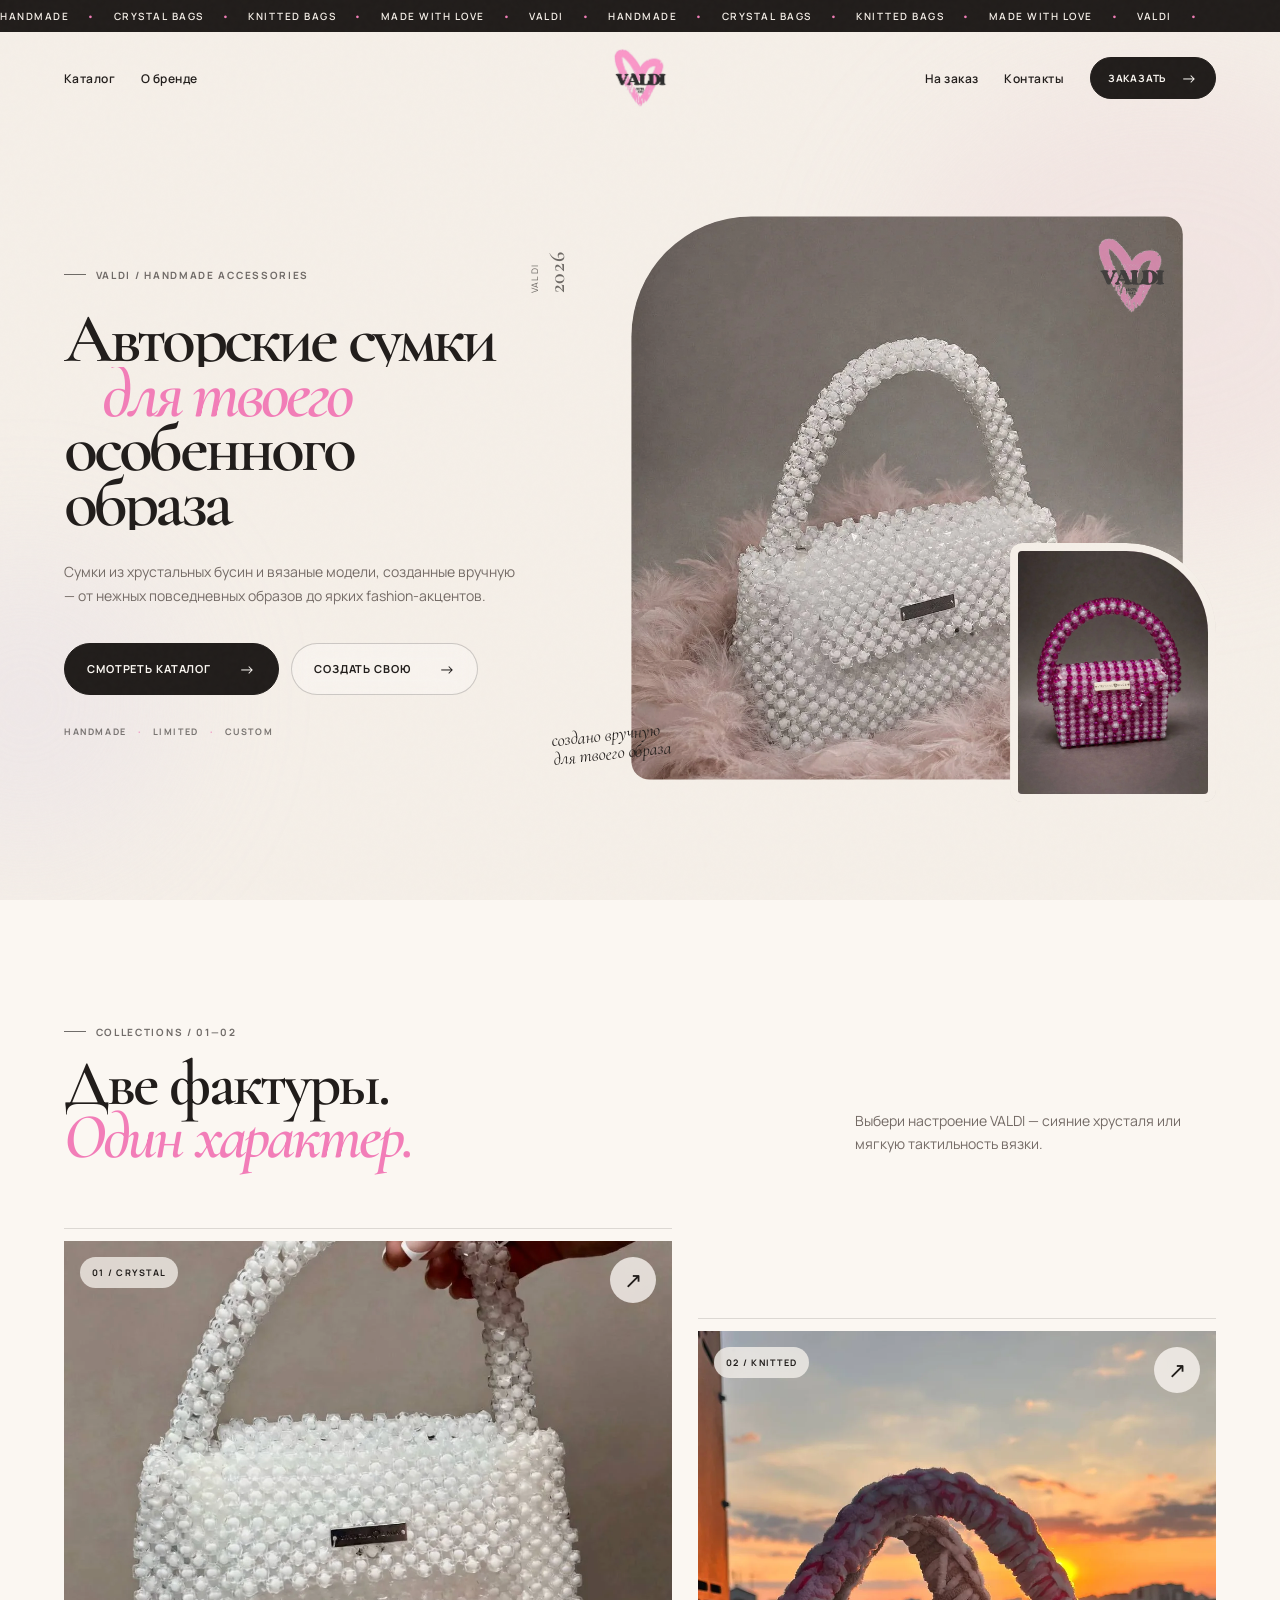
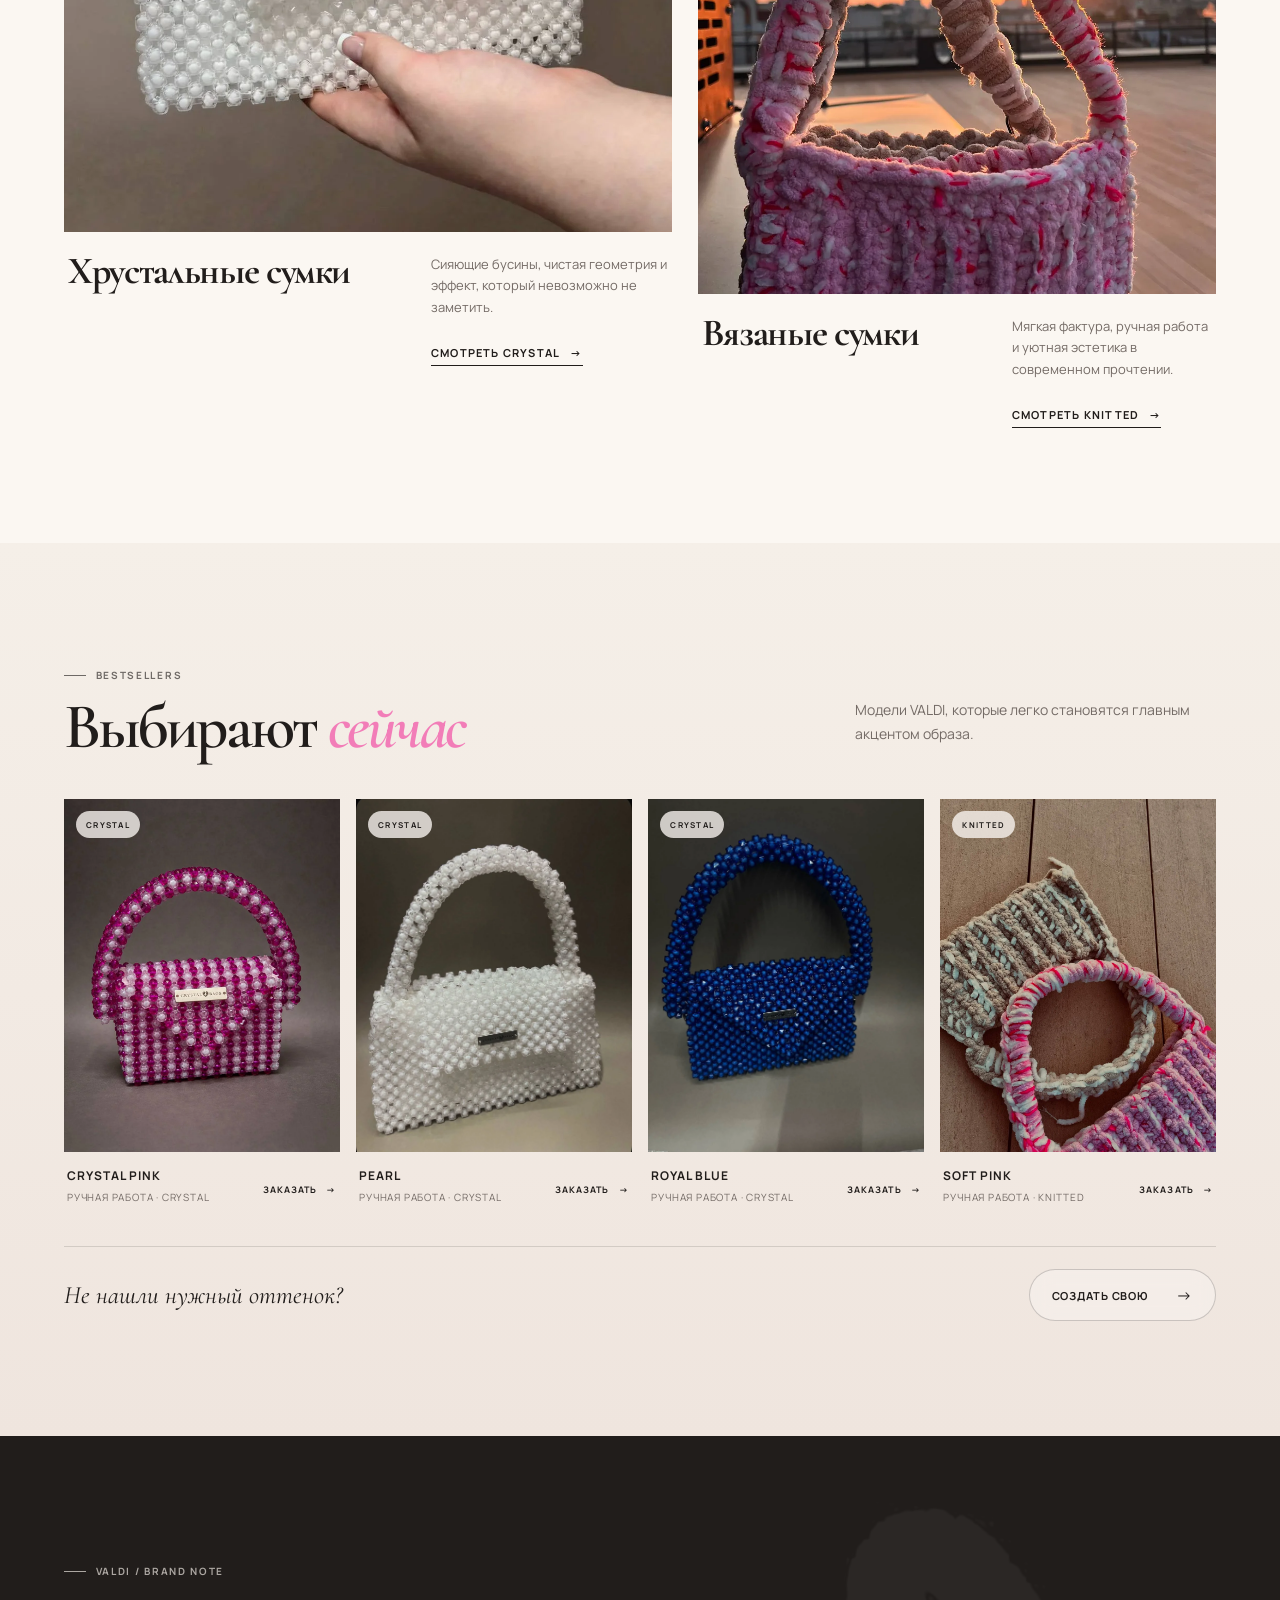
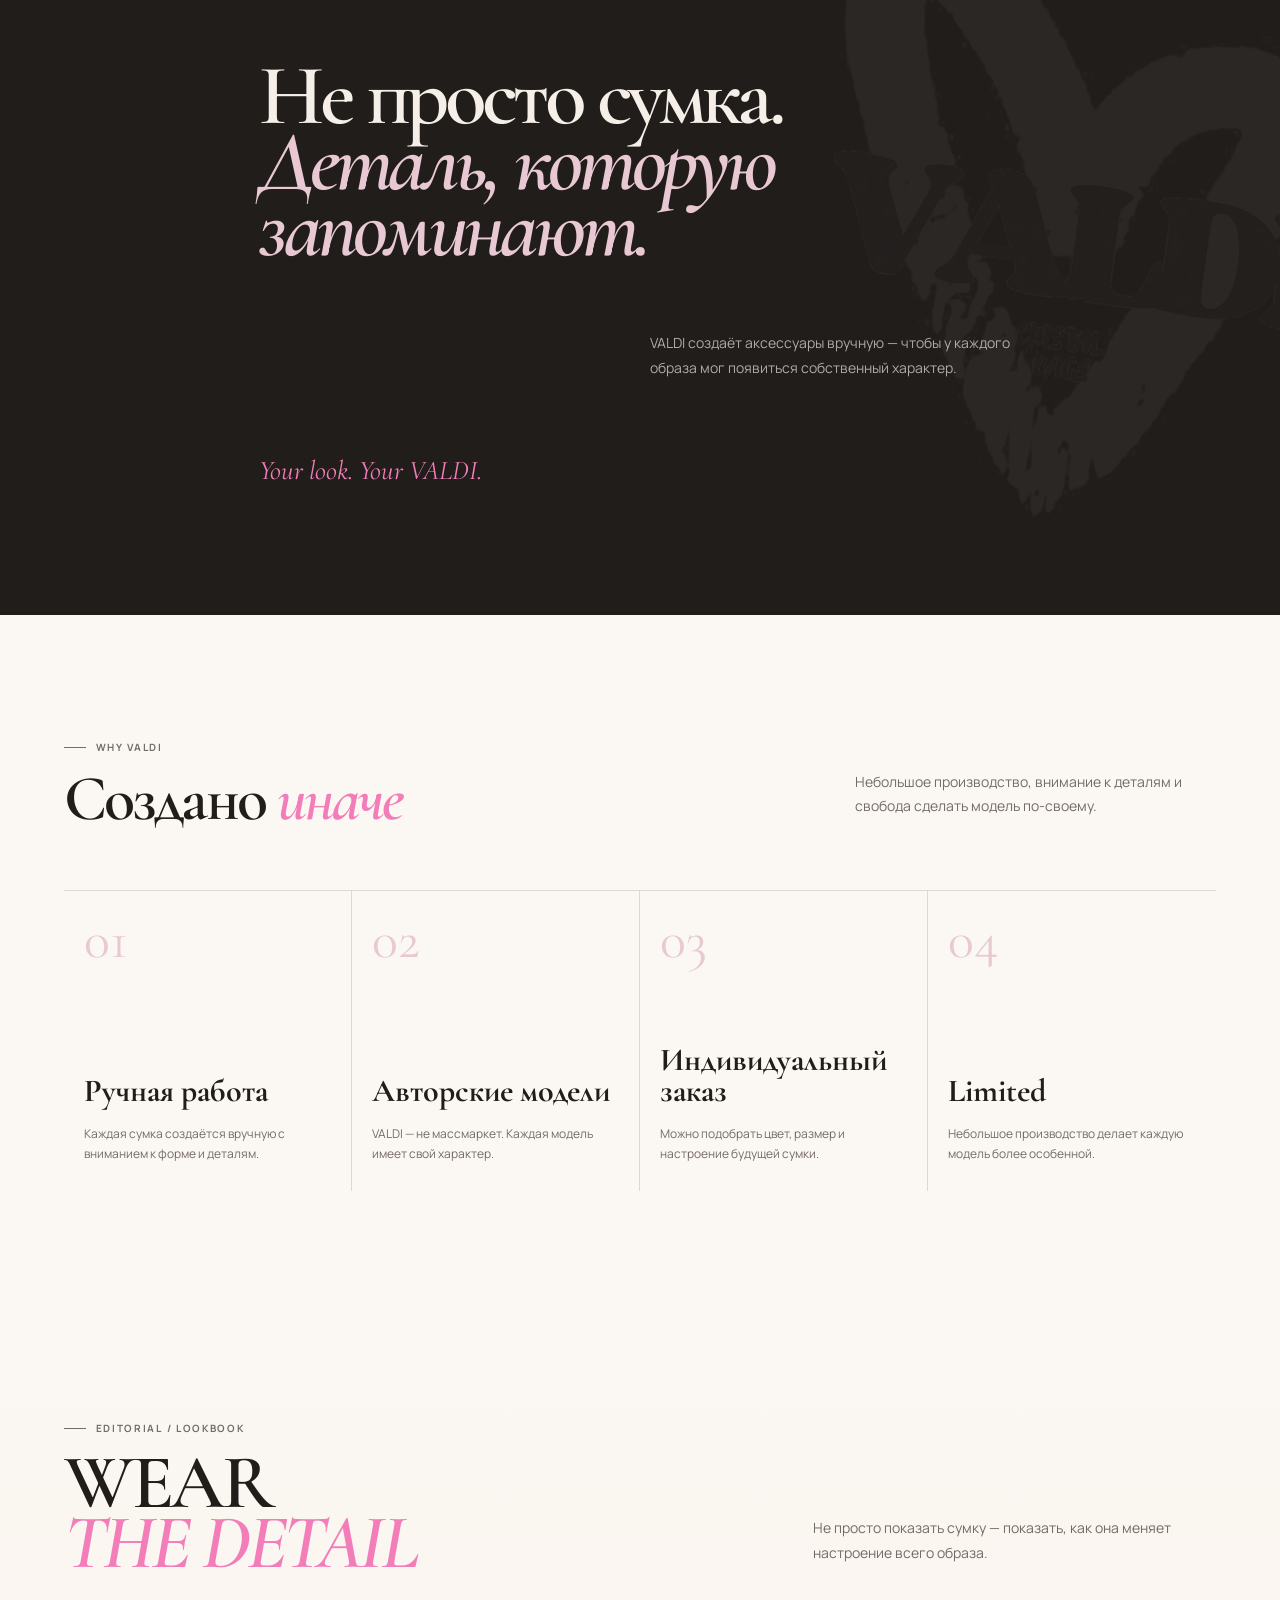
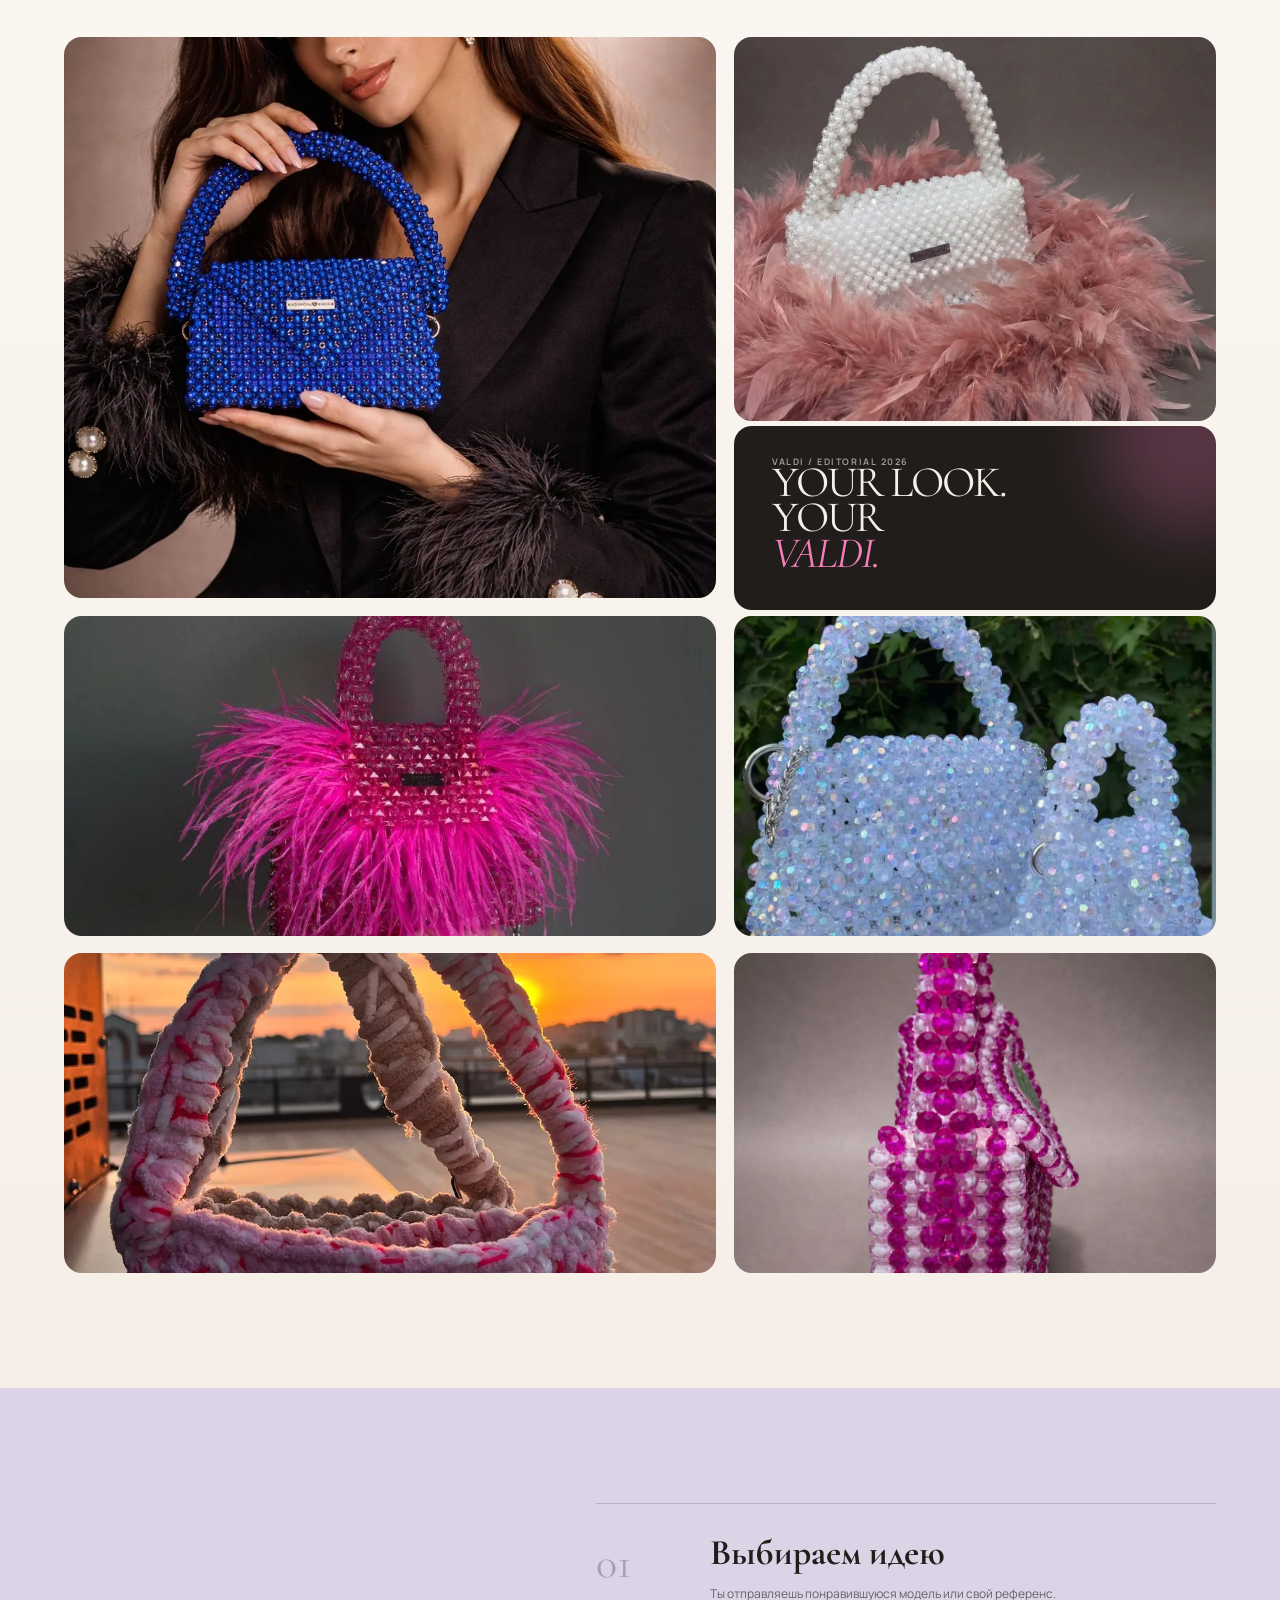
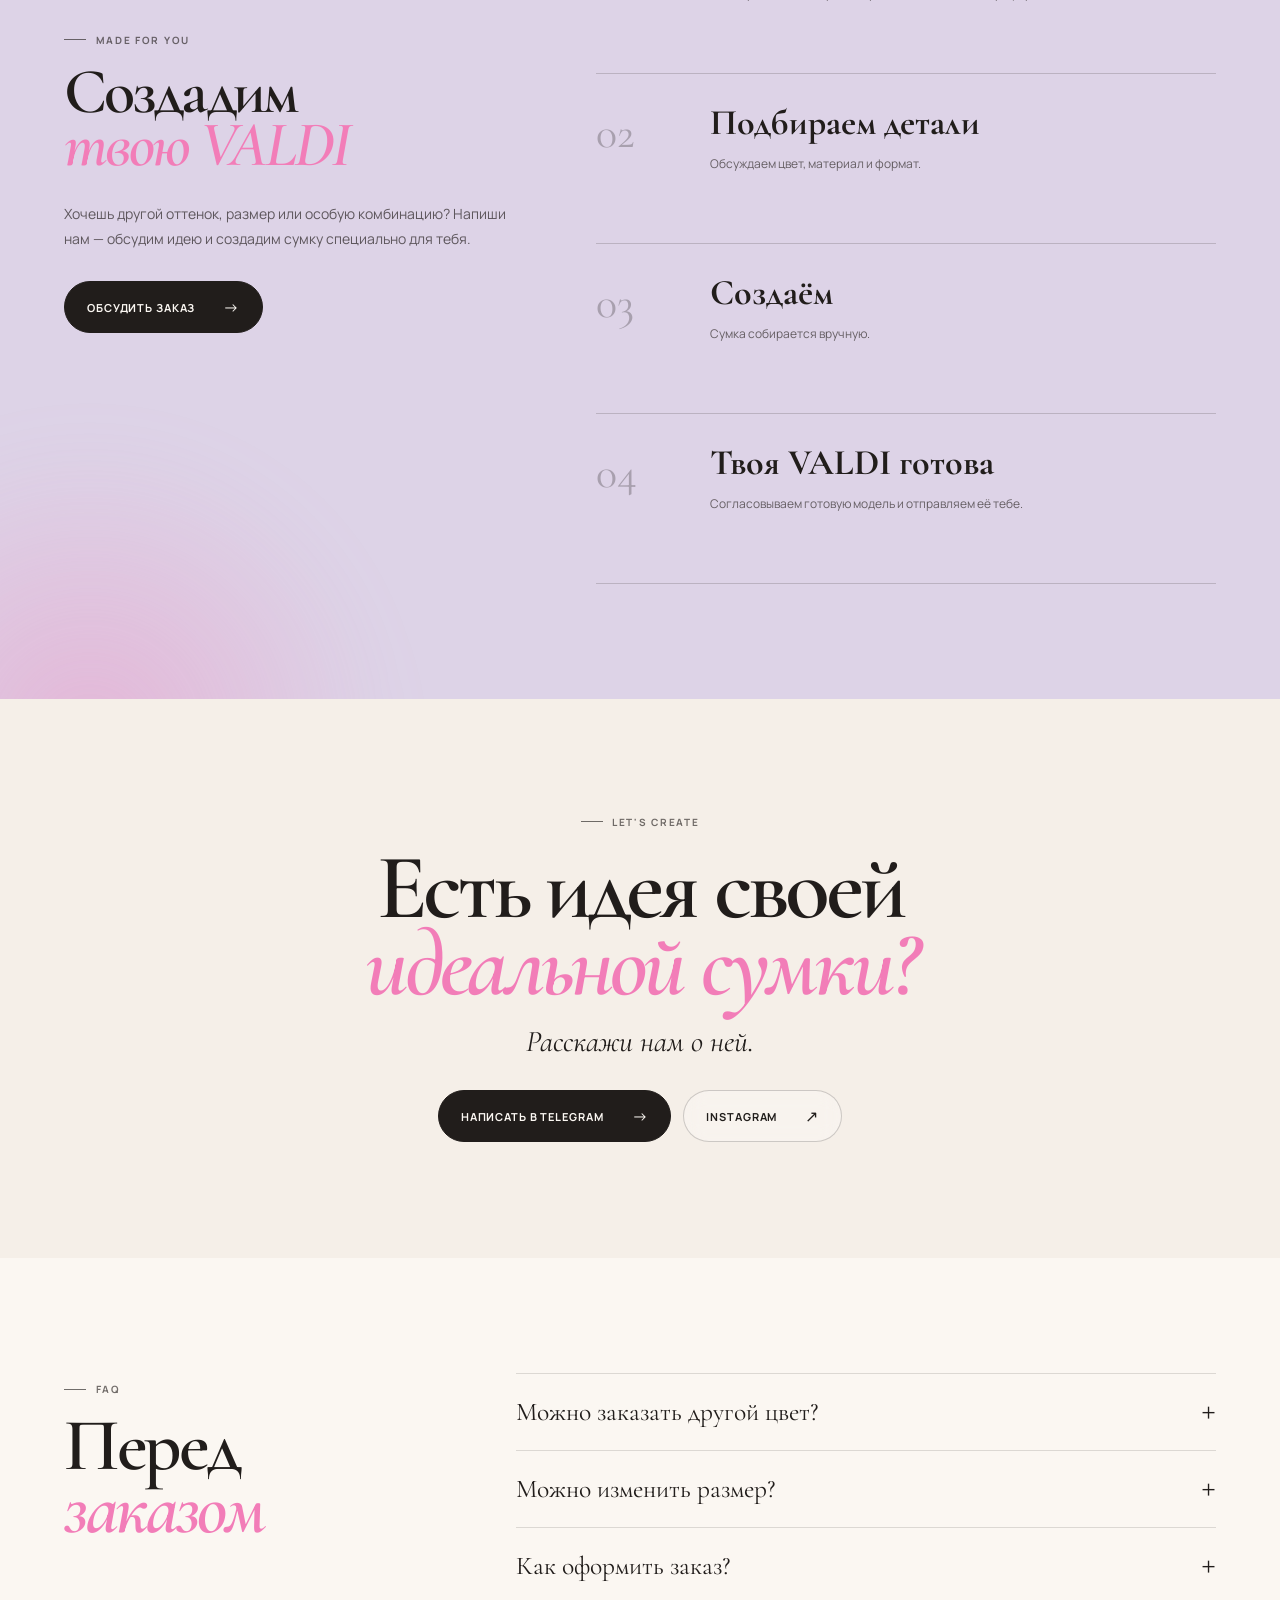
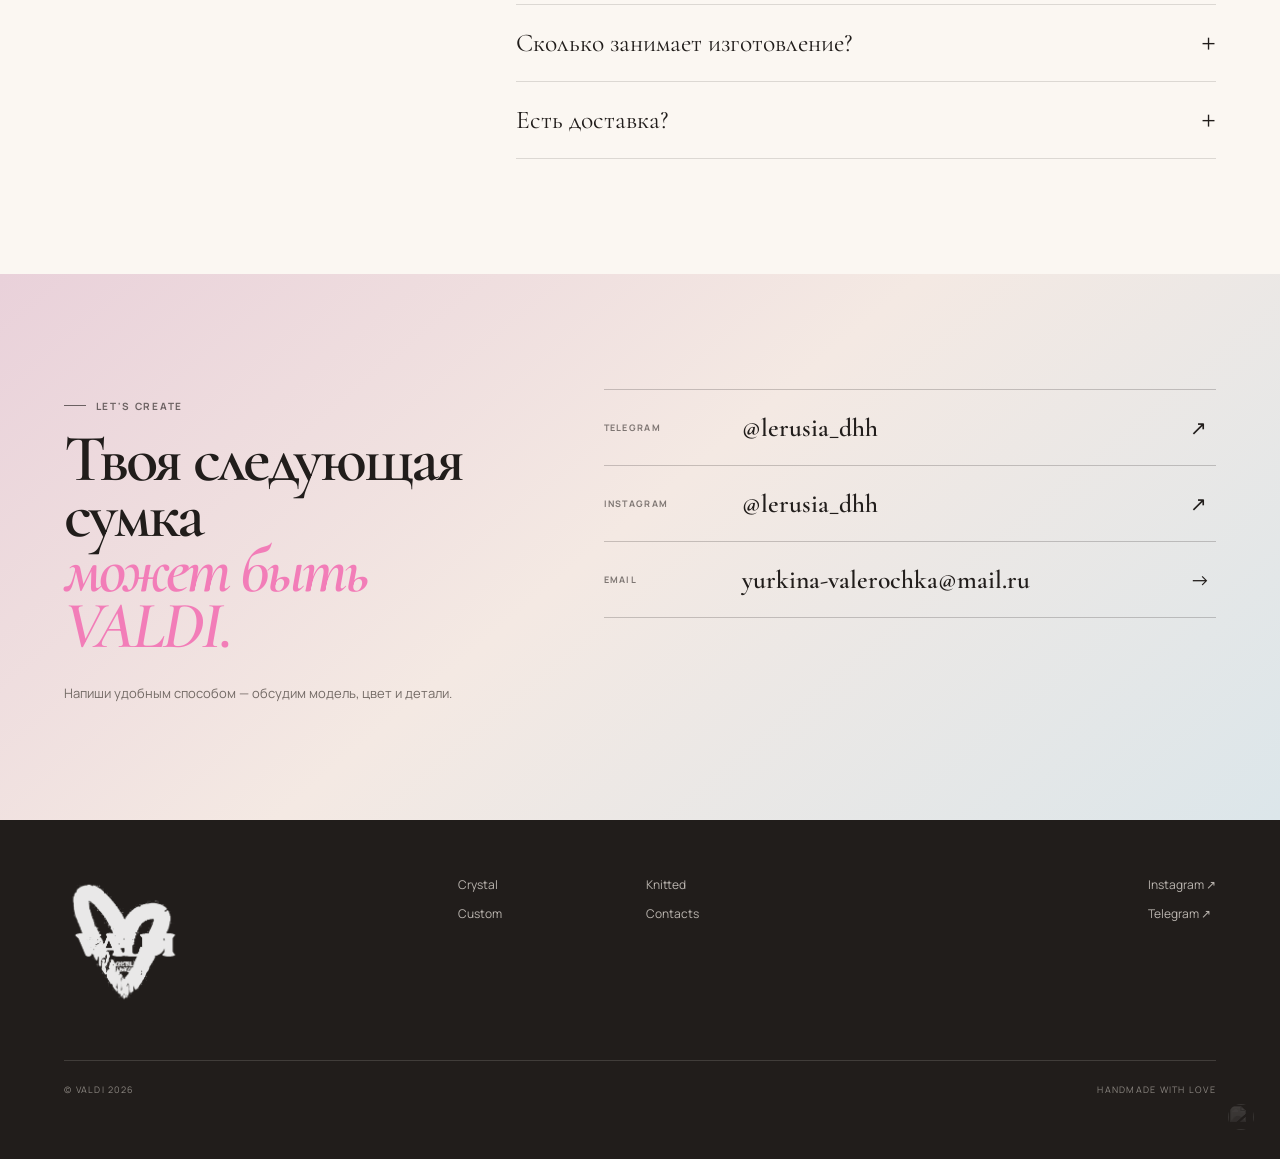
==== commit 9091e2cb: "Remove phone contact and add subtle footer photo" ====
--- a/valdi_v4_final/index.html
+++ b/valdi_v4_final/index.html
@@ -287,7 +287,7 @@
         <div class="faq-list">
           <details class="faq-item reveal"><summary>Можно заказать другой цвет?<span>+</span></summary><div><p>Да. Большинство моделей можно адаптировать под нужный оттенок.</p></div></details>
           <details class="faq-item reveal"><summary>Можно изменить размер?<span>+</span></summary><div><p>В зависимости от модели можно обсудить индивидуальный формат.</p></div></details>
-          <details class="faq-item reveal"><summary>Как оформить заказ?<span>+</span></summary><div><p>Напишите нам в Telegram, Instagram, по телефону или email. Мы уточним модель и детали заказа.</p></div></details>
+          <details class="faq-item reveal"><summary>Как оформить заказ?<span>+</span></summary><div><p>Напишите нам в Telegram, Instagram или по email. Мы уточним модель и детали заказа.</p></div></details>
           <details class="faq-item reveal"><summary>Сколько занимает изготовление?<span>+</span></summary><div><p>Срок зависит от выбранной модели и текущей загрузки. Точный срок сообщается перед оформлением заказа.</p></div></details>
           <details class="faq-item reveal"><summary>Есть доставка?<span>+</span></summary><div><p>Условия и способ доставки уточняются при заказе.</p></div></details>
         </div>
@@ -304,7 +304,6 @@
         <div class="contact-list reveal">
           <a href="https://t.me/lerusia_dhh" target="_blank" rel="noopener"><span>Telegram</span><strong>@lerusia_dhh</strong><b>↗</b></a>
           <a href="https://instagram.com/lerusia_dhh" target="_blank" rel="noopener"><span>Instagram</span><strong>@lerusia_dhh</strong><b>↗</b></a>
-          <a href="tel:+79603600217"><span>Телефон</span><strong>+7 (960) 360 02-17</strong><b>→</b></a>
           <a href="mailto:yurkina-valerochka@mail.ru"><span>Email</span><strong>yurkina-valerochka@mail.ru</strong><b>→</b></a>
         </div>
       </div>
@@ -318,6 +317,9 @@
       <div class="footer-social"><a href="https://instagram.com/lerusia_dhh" target="_blank" rel="noopener">Instagram ↗</a><a href="https://t.me/lerusia_dhh" target="_blank" rel="noopener">Telegram ↗</a></div>
     </div>
     <div class="shell footer-bottom"><span>© VALDI 2026</span><span>HANDMADE WITH LOVE</span></div>
+    <div aria-hidden="true" style="display:flex;justify-content:flex-end;padding:8px clamp(14px,2vw,28px) 5px;opacity:.14;pointer-events:none;user-select:none;">
+      <img src="assets/img/quiet-corner.jpg" alt="" style="width:26px;height:26px;object-fit:cover;border-radius:50%;filter:grayscale(1) contrast(.9);" />
+    </div>
   </footer>
 
   <div class="order-modal" id="orderModal" aria-hidden="true" role="dialog" aria-modal="true" aria-labelledby="orderTitle">
@@ -331,7 +333,6 @@
       <div class="order-modal__links">
         <a class="btn btn--dark crystal-btn" href="https://t.me/lerusia_dhh" target="_blank" rel="noopener"><span>Telegram</span><b>↗</b></a>
         <a class="btn btn--glass crystal-btn" href="https://instagram.com/lerusia_dhh" target="_blank" rel="noopener"><span>Instagram</span><b>↗</b></a>
-        <a class="order-contact" href="tel:+79603600217"><span>Телефон</span><strong>+7 (960) 360 02-17</strong></a>
         <a class="order-contact" href="mailto:yurkina-valerochka@mail.ru"><span>Email</span><strong>yurkina-valerochka@mail.ru</strong></a>
       </div>
     </div>
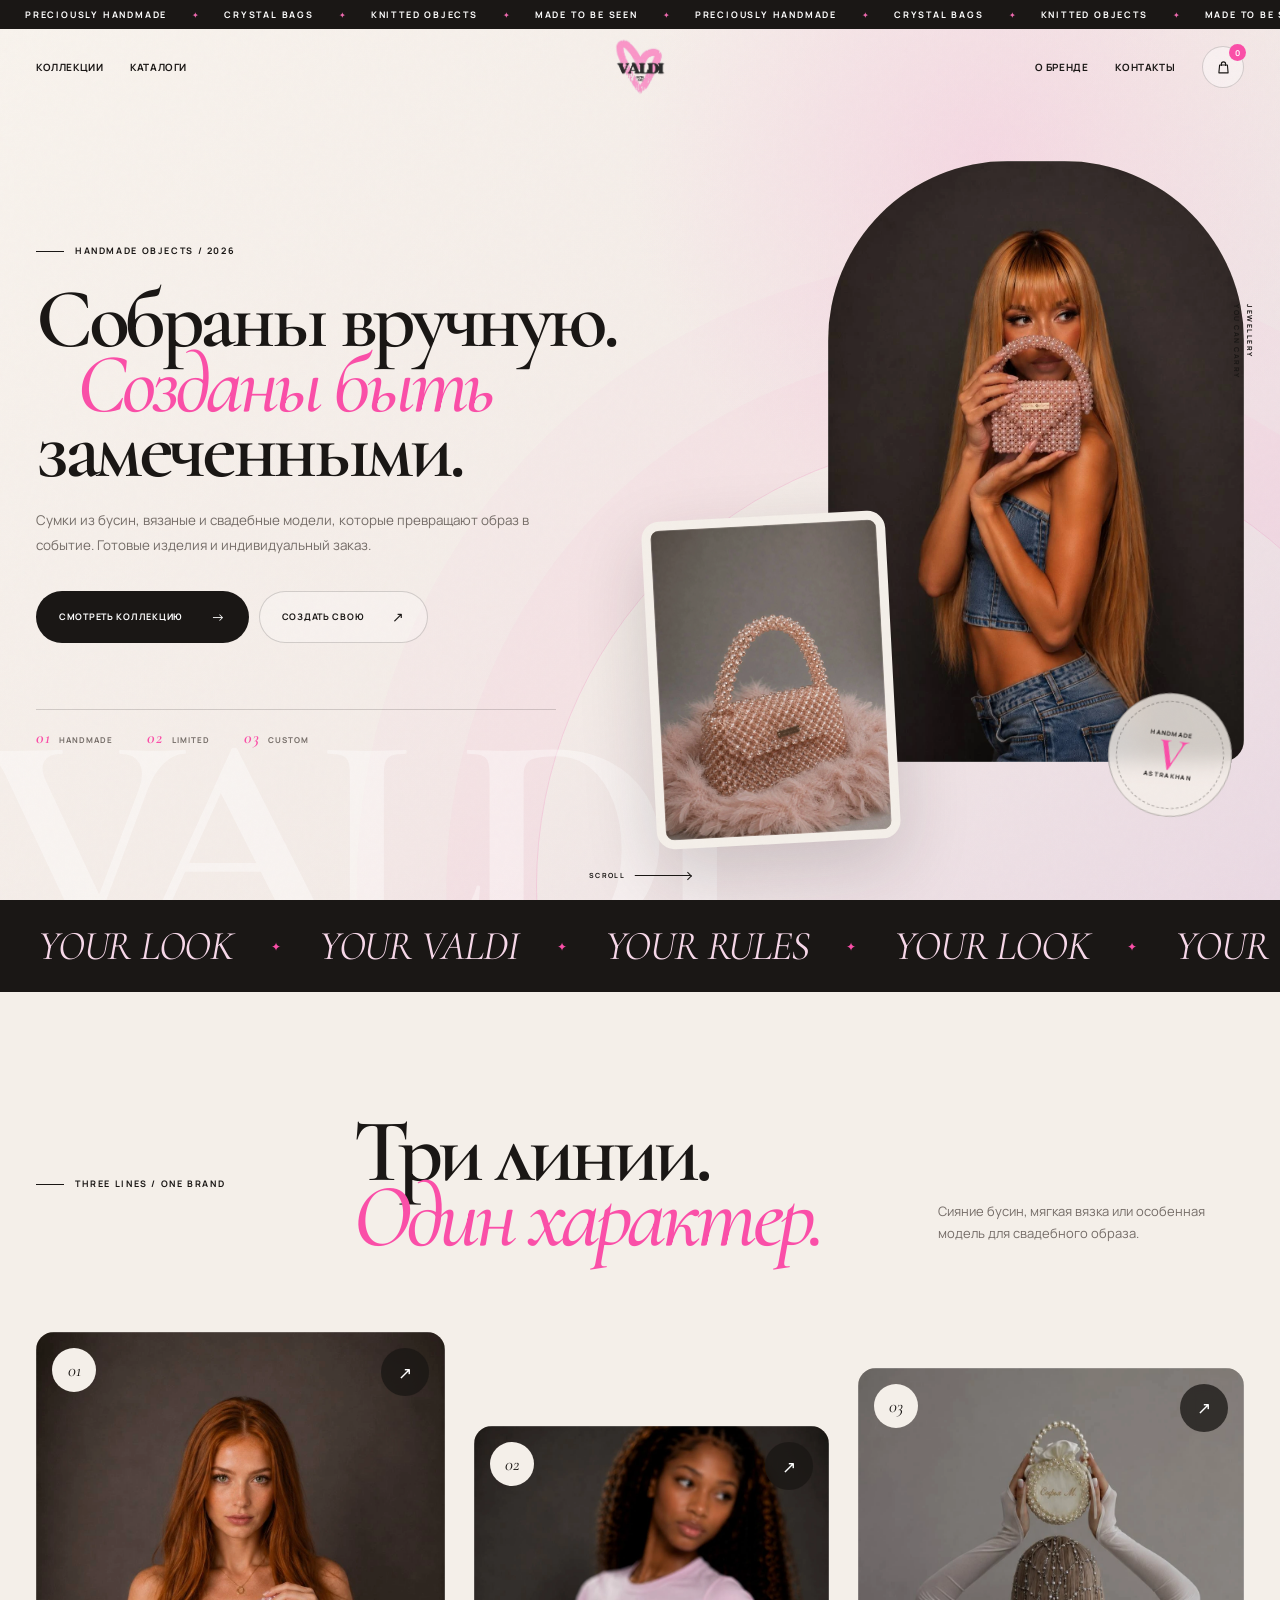
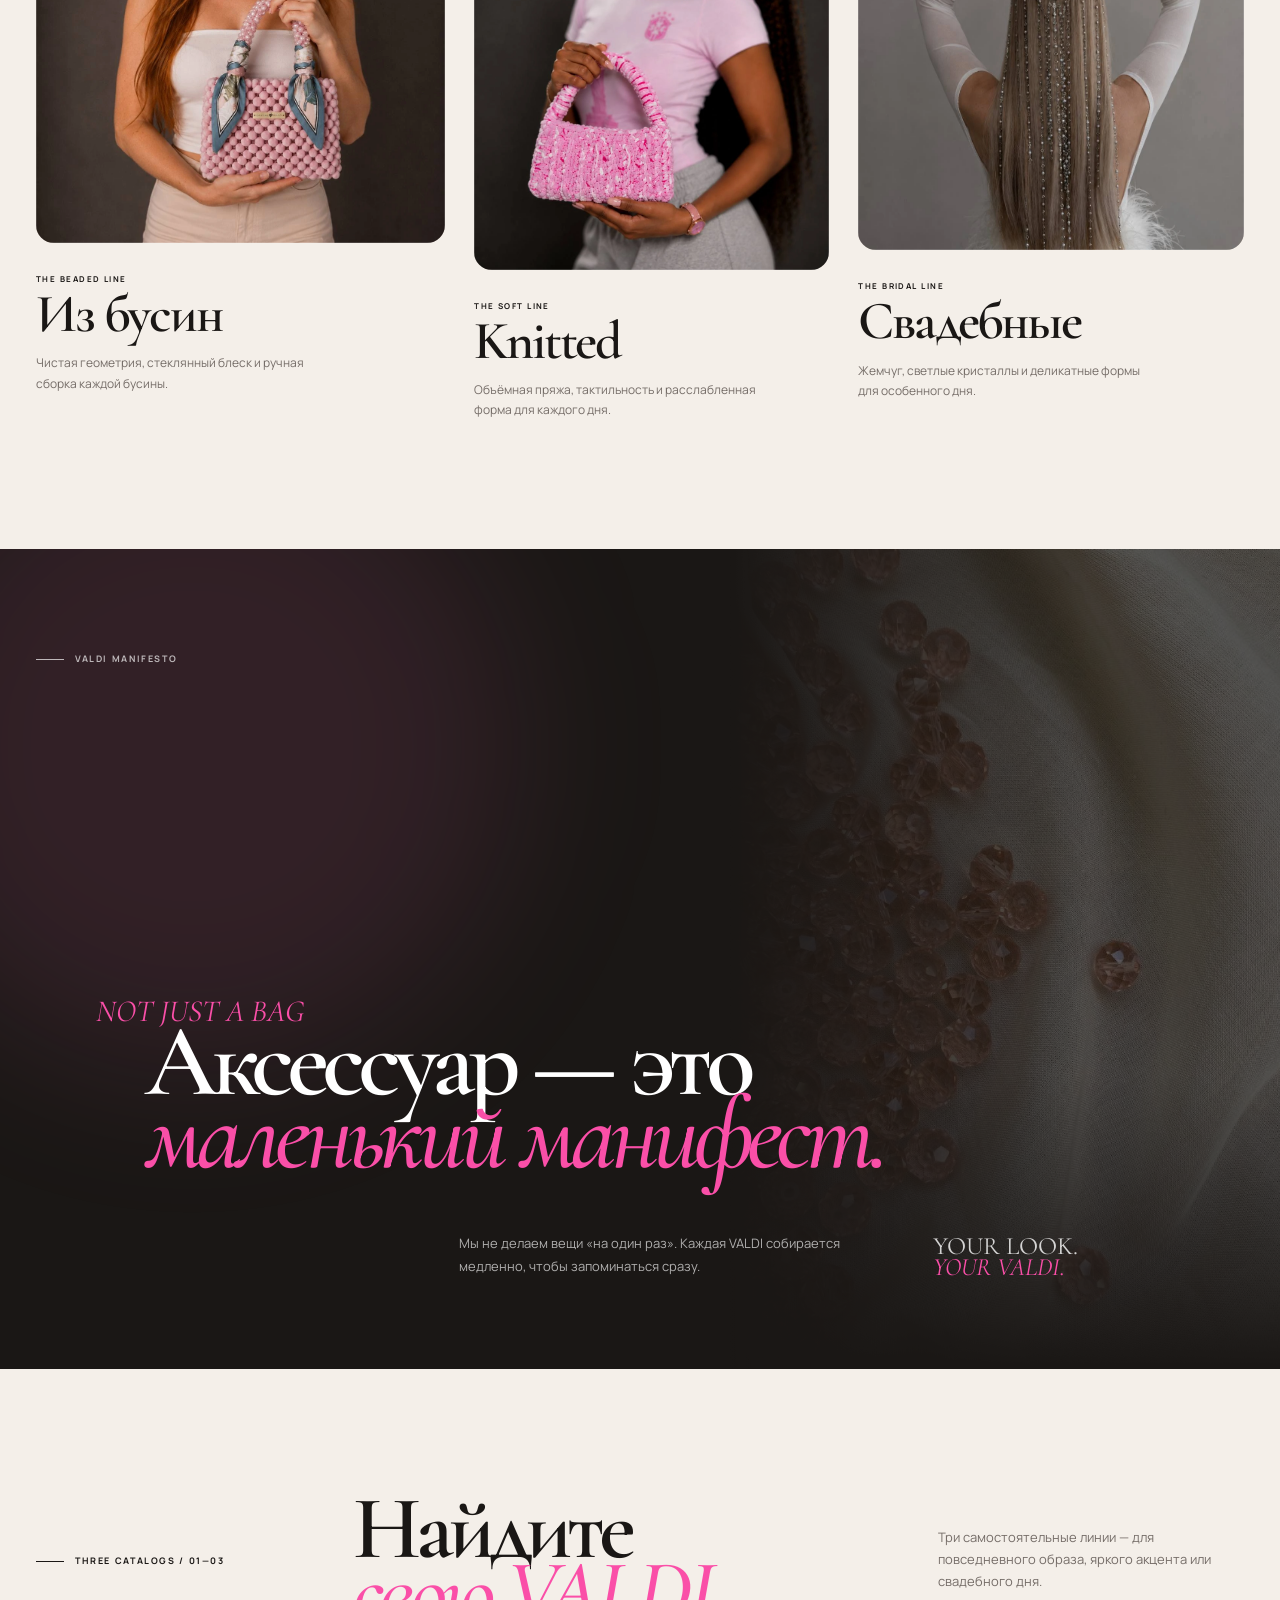
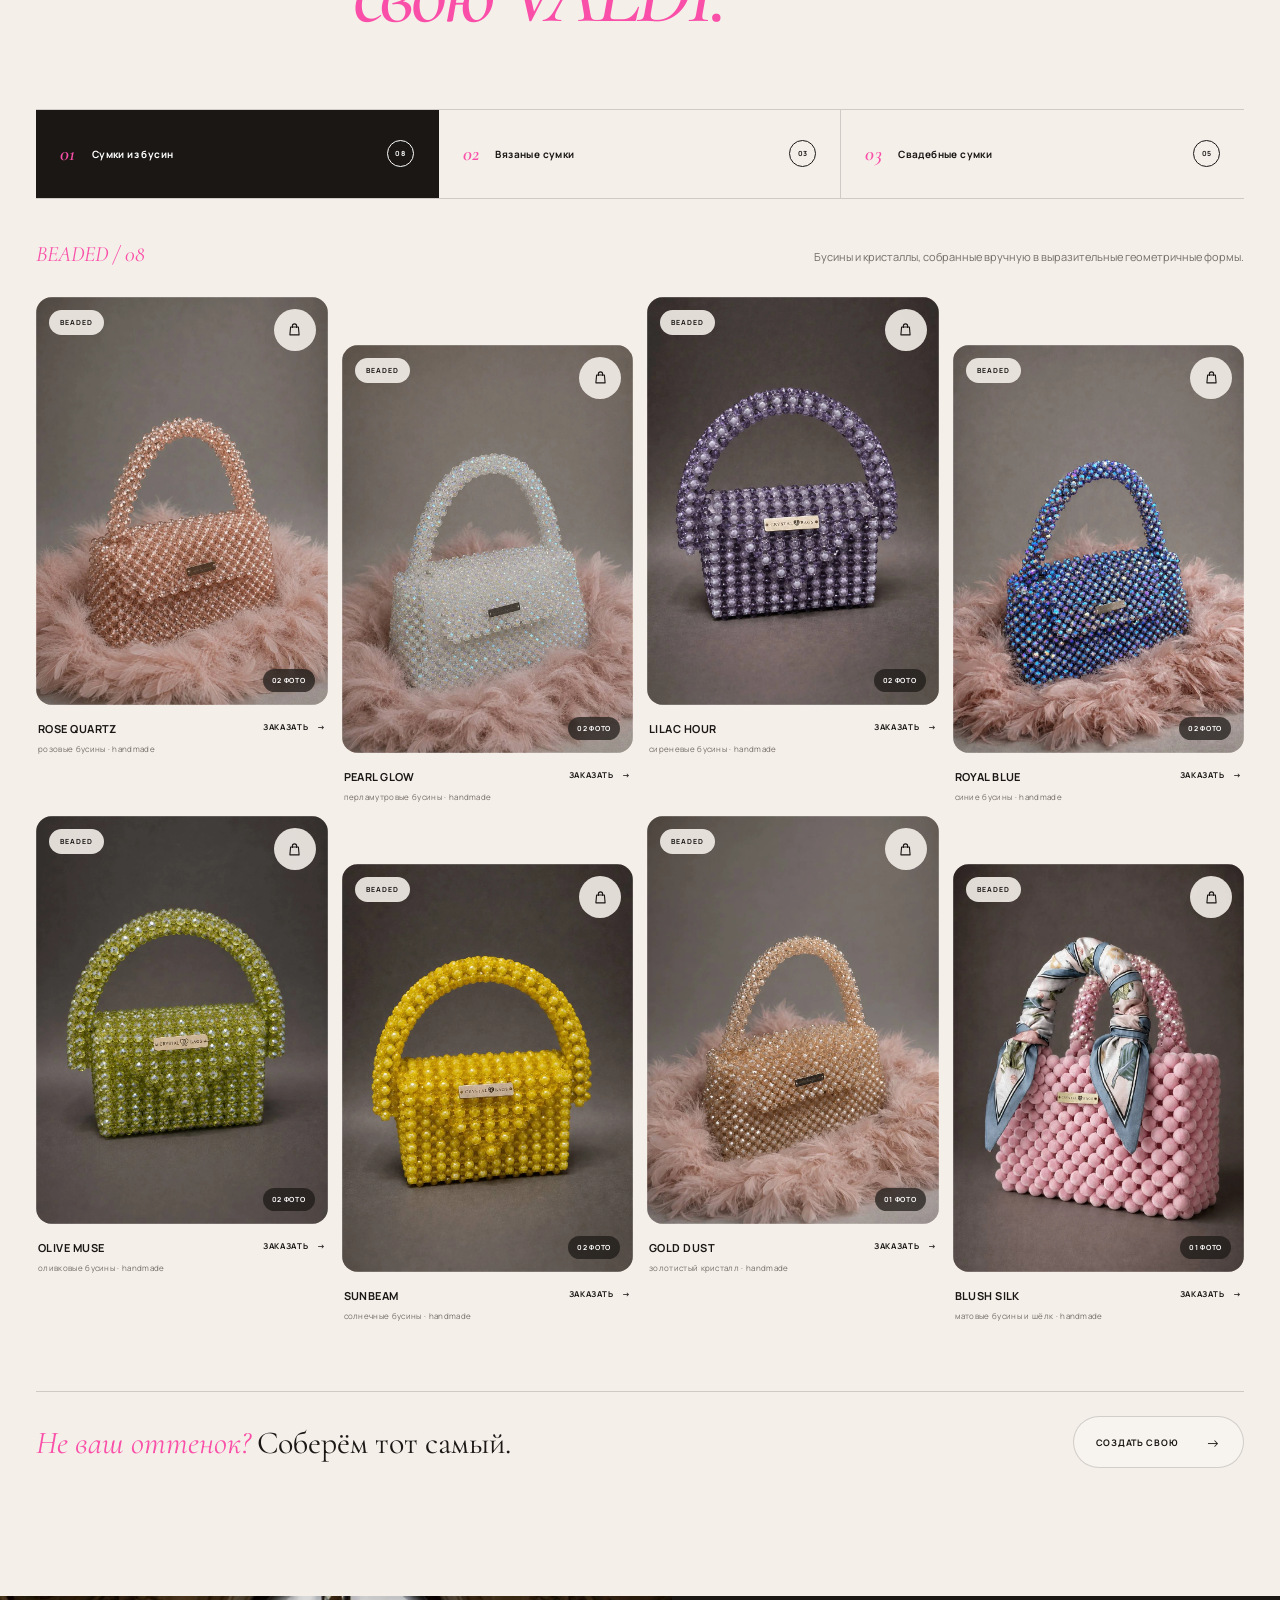
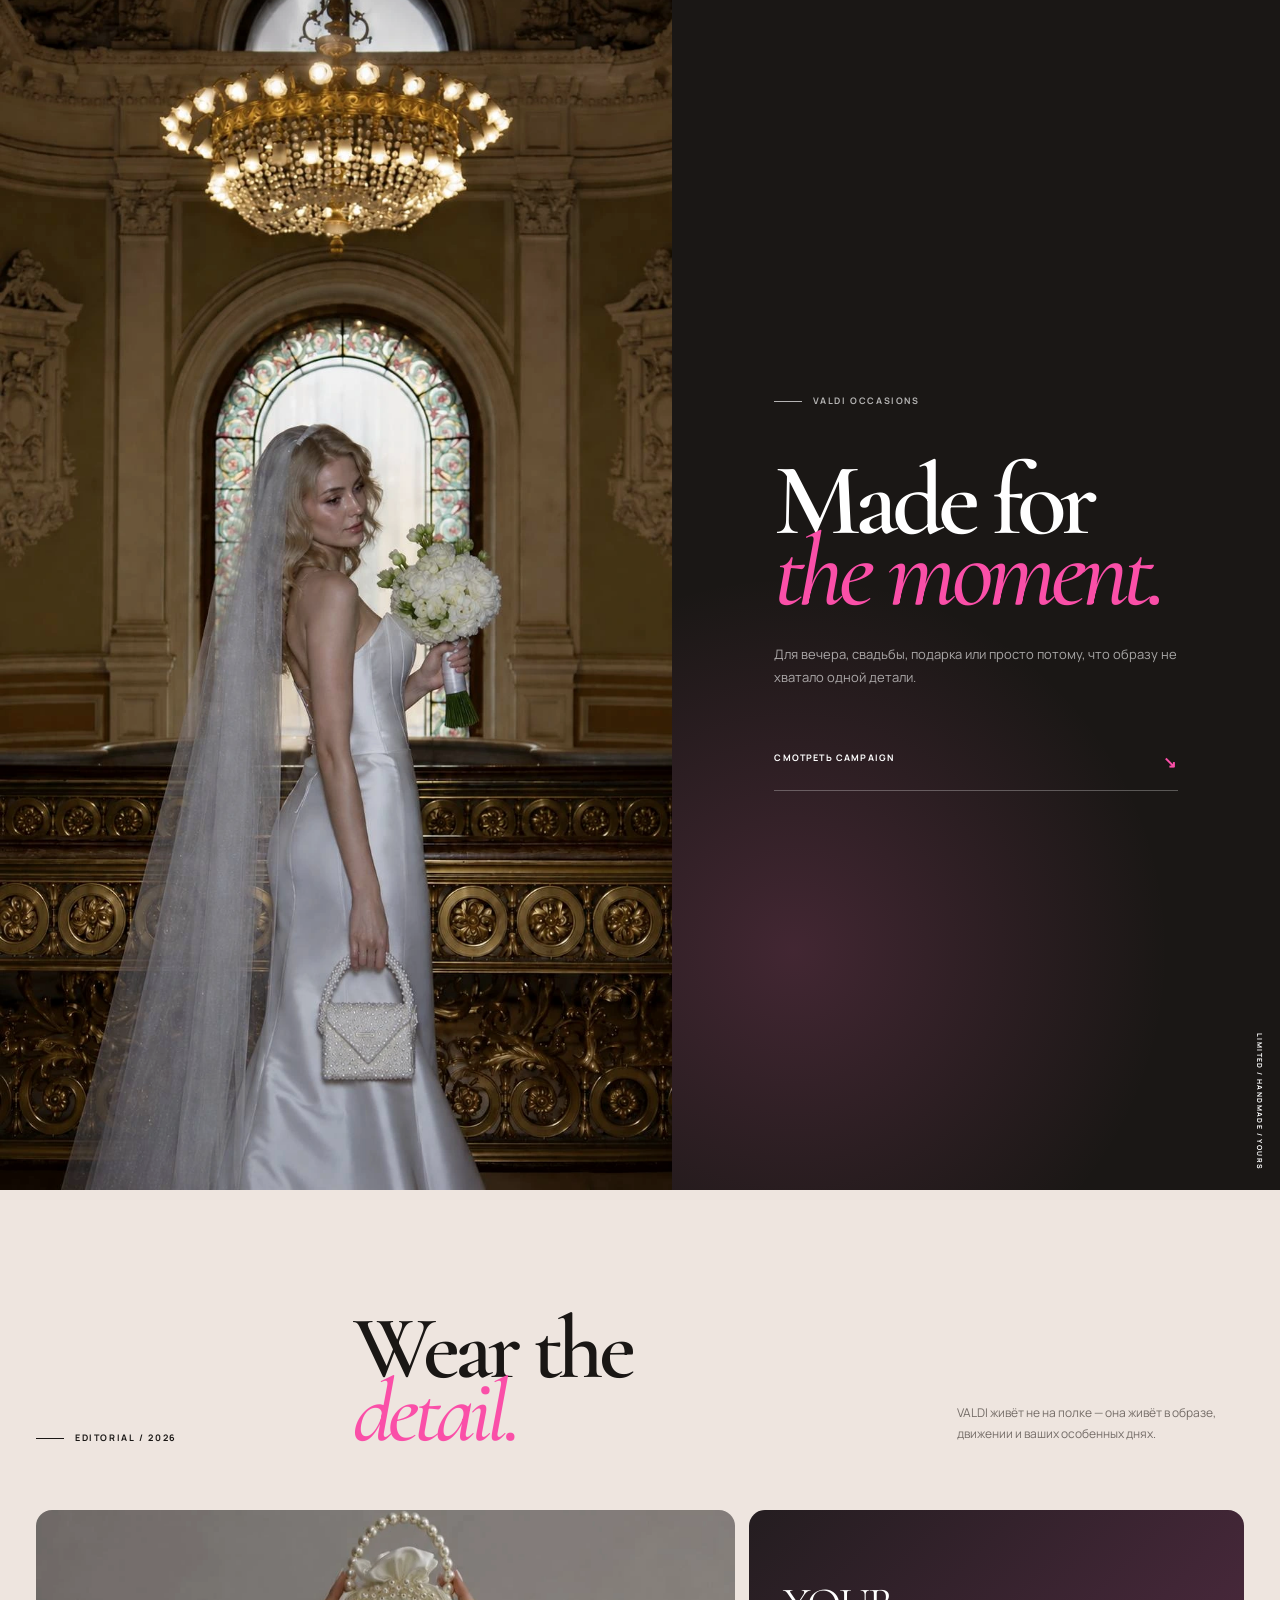
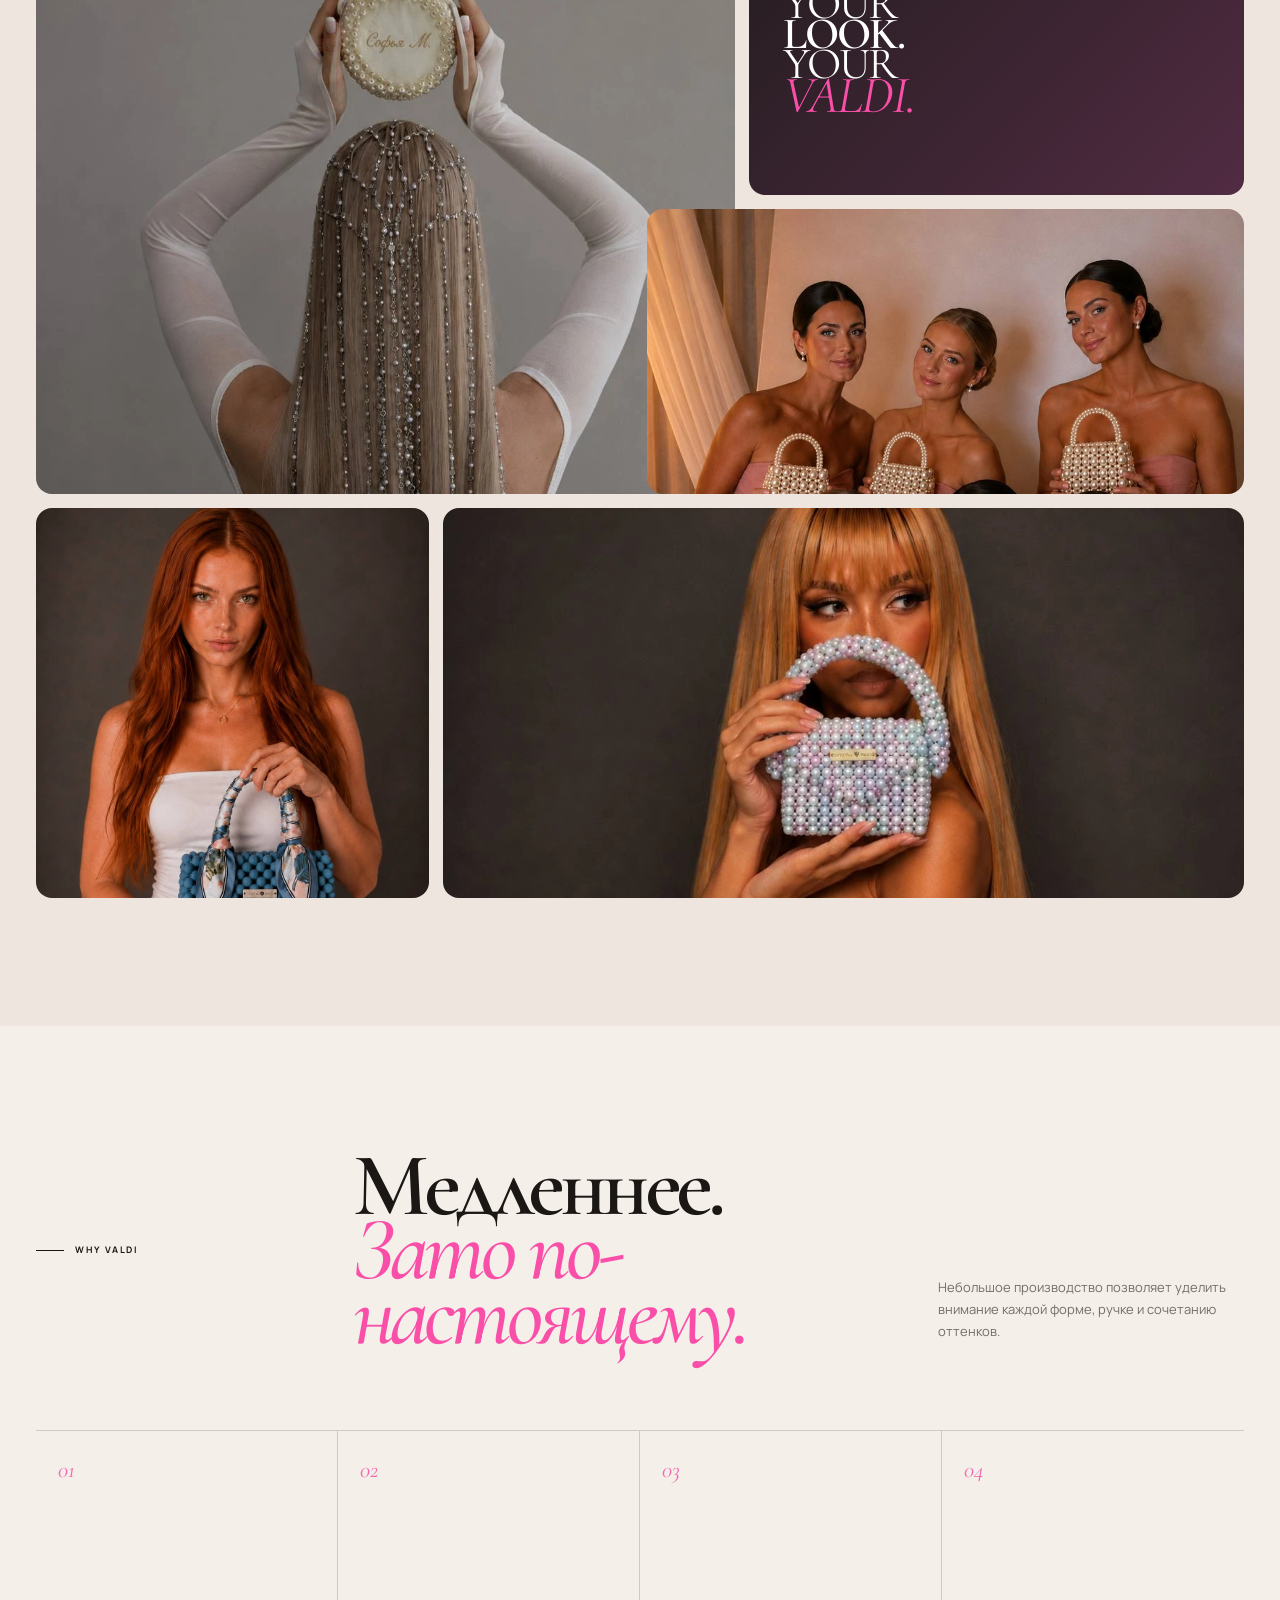
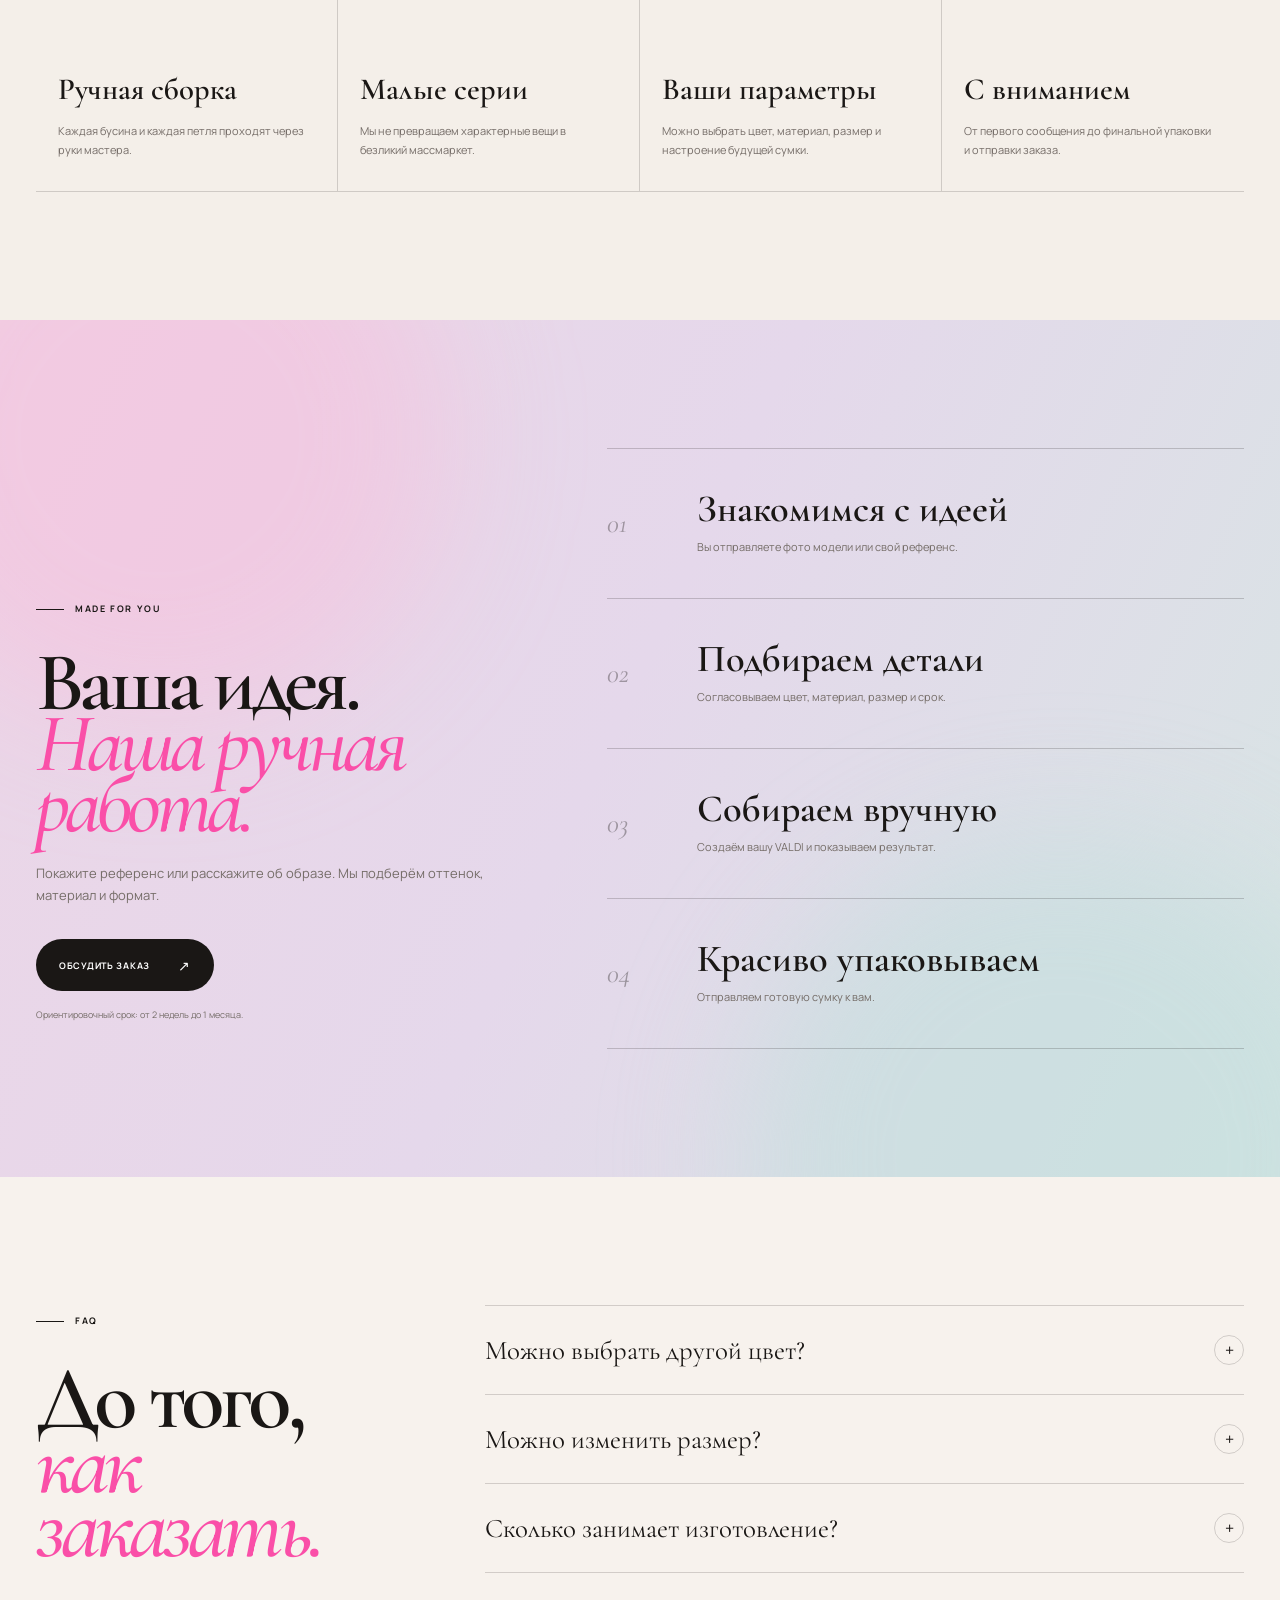
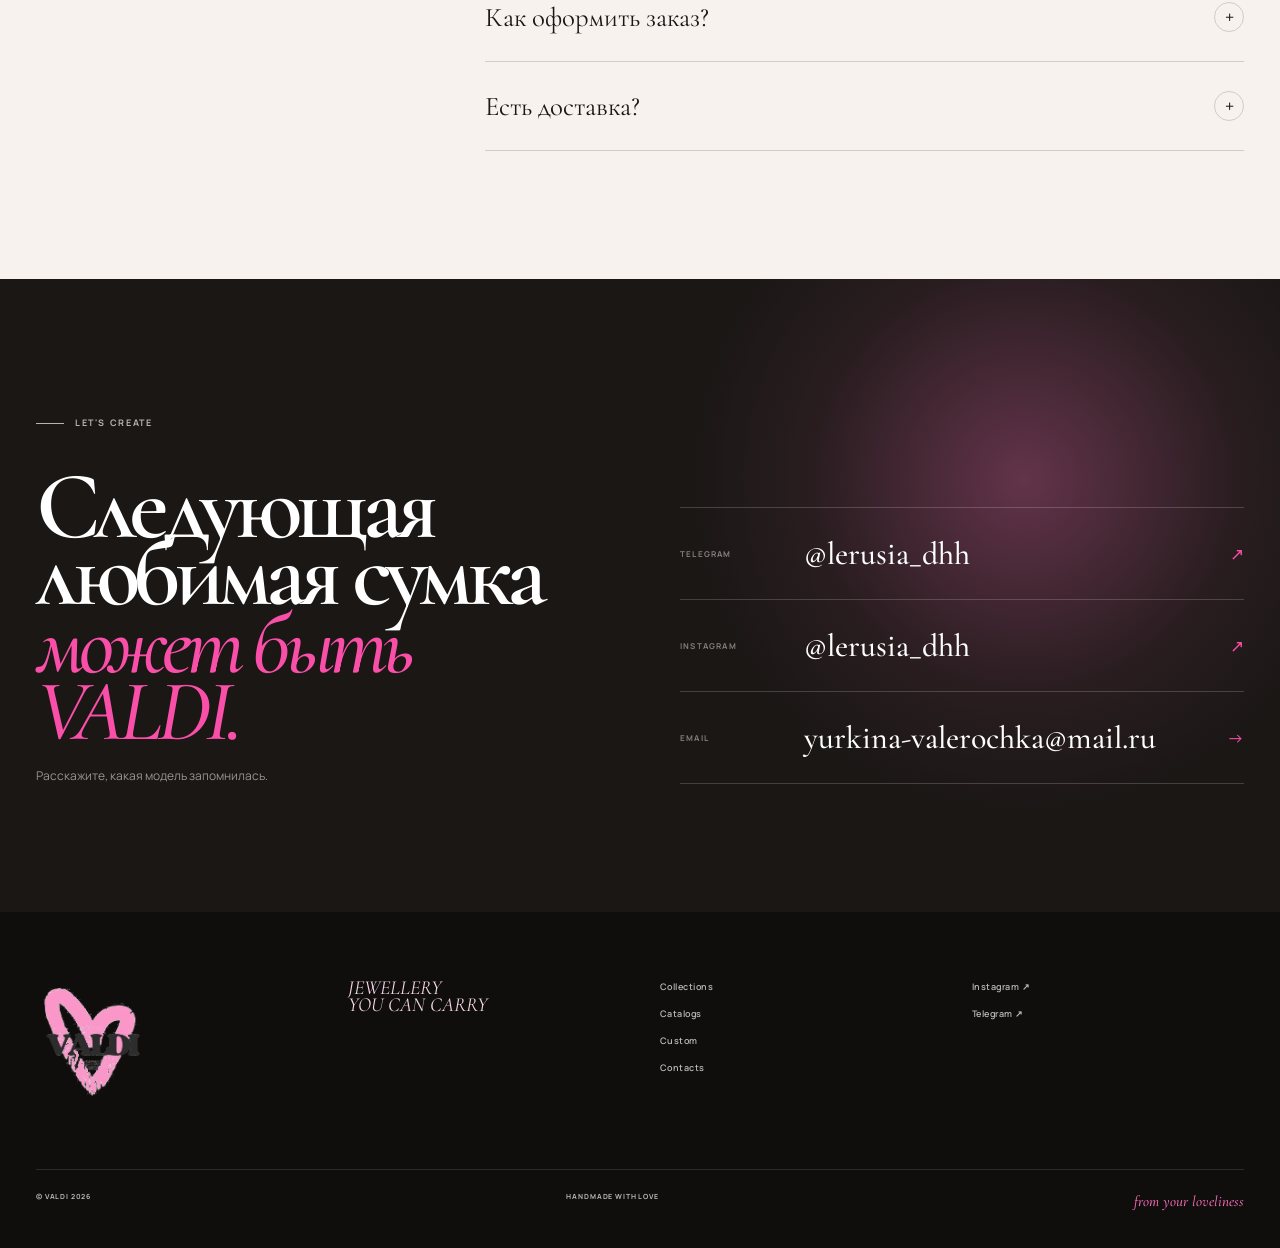
==== commit e0ea4e44: "Redesign VALDI with three premium catalogs" ====
--- a/valdi_v4_final/index.html
+++ b/valdi_v4_final/index.html
@@ -1,307 +1,349 @@
 <!doctype html>
 <html lang="ru">
 <head>
-  <meta charset="utf-8" />
-  <meta name="viewport" content="width=device-width,initial-scale=1,viewport-fit=cover" />
-  <meta name="theme-color" content="#F5EFE8" />
-  <meta name="description" content="VALDI — авторские женские сумки ручной работы: хрустальные и вязаные модели, индивидуальные заказы." />
-  <title>VALDI — авторские сумки ручной работы</title>
-  <link rel="icon" type="image/png" href="assets/img/favicon.png" />
-  <link rel="preconnect" href="https://fonts.googleapis.com" />
-  <link rel="preconnect" href="https://fonts.gstatic.com" crossorigin />
-  <link href="https://fonts.googleapis.com/css2?family=Cormorant+Garamond:ital,wght@0,500;0,600;0,700;1,600&family=Manrope:wght@400;500;600;700&display=swap" rel="stylesheet" />
-  <link rel="stylesheet" href="assets/css/styles.css" />
+  <meta charset="utf-8">
+  <meta name="viewport" content="width=device-width, initial-scale=1, viewport-fit=cover">
+  <meta name="theme-color" content="#f4efe9">
+  <meta name="description" content="VALDI — авторские сумки ручной работы из хрустальных бусин и пряжи. Готовые модели и индивидуальный заказ.">
+  <title>VALDI — handmade bags to be noticed</title>
+  <link rel="icon" type="image/png" href="assets/img/favicon.png">
+  <link rel="preconnect" href="https://fonts.googleapis.com">
+  <link rel="preconnect" href="https://fonts.gstatic.com" crossorigin>
+  <link href="https://fonts.googleapis.com/css2?family=Cormorant+Garamond:ital,wght@0,500;0,600;0,700;1,500;1,600&family=Manrope:wght@400;500;600;700&display=swap" rel="stylesheet">
+  <link rel="stylesheet" href="assets/css/styles.css">
 </head>
 <body>
-  <div class="page-grain" aria-hidden="true"></div>
+  <a class="skip-link" href="#content">К содержанию</a>
+  <div class="grain" aria-hidden="true"></div>
 
   <div class="announcement" aria-label="Информация о бренде">
     <div class="announcement__track">
-      <span>HANDMADE</span><i>•</i><span>CRYSTAL BAGS</span><i>•</i><span>KNITTED BAGS</span><i>•</i><span>MADE WITH LOVE</span><i>•</i><span>VALDI</span><i>•</i>
-      <span>HANDMADE</span><i>•</i><span>CRYSTAL BAGS</span><i>•</i><span>KNITTED BAGS</span><i>•</i><span>MADE WITH LOVE</span><i>•</i><span>VALDI</span><i>•</i>
+      <span>PRECIOUSLY HANDMADE</span><i>✦</i><span>CRYSTAL BAGS</span><i>✦</i><span>KNITTED OBJECTS</span><i>✦</i><span>MADE TO BE SEEN</span><i>✦</i>
+      <span aria-hidden="true">PRECIOUSLY HANDMADE</span><i aria-hidden="true">✦</i><span aria-hidden="true">CRYSTAL BAGS</span><i aria-hidden="true">✦</i><span aria-hidden="true">KNITTED OBJECTS</span><i aria-hidden="true">✦</i><span aria-hidden="true">MADE TO BE SEEN</span><i aria-hidden="true">✦</i>
     </div>
   </div>
 
   <header class="site-header" id="siteHeader">
-    <div class="shell header-grid">
-      <nav class="header-nav header-nav--left" aria-label="Главное меню слева">
-        <a href="#catalog">Каталог</a>
-        <a href="#about">О бренде</a>
+    <div class="shell header__inner">
+      <nav class="header__nav" aria-label="Основная навигация">
+        <a href="#collections">Коллекции</a>
+        <a href="#shop">Каталоги</a>
       </nav>
 
-      <a class="brand brand--header" href="#top" aria-label="VALDI — на главную">
-        <img src="assets/img/valdi-logo.webp" alt="VALDI" />
+      <a class="brand" href="#top" aria-label="VALDI — наверх">
+        <img src="assets/img/valdi-logo.webp" alt="VALDI">
       </a>
 
-      <nav class="header-nav header-nav--right" aria-label="Главное меню справа">
-        <a href="#custom">На заказ</a>
-        <a href="#contacts">Контакты</a>
-        <button class="btn btn--small btn--dark js-order" type="button" data-product="Индивидуальный заказ"><span>Заказать</span><b>→</b></button>
-      </nav>
-
-      <button class="menu-toggle" type="button" aria-expanded="false" aria-controls="mobileMenu" aria-label="Открыть меню">
-        <span></span><span></span>
-      </button>
+      <div class="header__actions">
+        <a class="header__text-link" href="#story">О бренде</a>
+        <a class="header__text-link" href="#contacts">Контакты</a>
+        <button class="saved-trigger" type="button" data-open-saved aria-label="Открыть выбранные сумки">
+          <svg viewBox="0 0 24 24" aria-hidden="true"><path d="M6.5 8.5h11l1 11h-13l1-11Z"/><path d="M9 9V7a3 3 0 0 1 6 0v2"/></svg>
+          <span data-saved-count>0</span>
+        </button>
+        <button class="menu-toggle" type="button" aria-expanded="false" aria-controls="mobileMenu" aria-label="Открыть меню"><span></span><span></span></button>
+      </div>
     </div>
   </header>
 
   <div class="mobile-menu" id="mobileMenu" aria-hidden="true">
-    <div class="mobile-menu__inner shell">
-      <div class="mobile-menu__top">
-        <img src="assets/img/valdi-logo.webp" alt="VALDI" />
-        <button class="mobile-menu__close" type="button" aria-label="Закрыть меню">×</button>
-      </div>
-      <nav class="mobile-menu__nav" aria-label="Мобильное меню">
-        <a href="#catalog"><span>01</span>Каталог</a>
-        <a href="#crystal"><span>02</span>Crystal</a>
-        <a href="#knitted"><span>03</span>Knitted</a>
-        <a href="#about"><span>04</span>О бренде</a>
-        <a href="#custom"><span>05</span>На заказ</a>
-        <a href="#contacts"><span>06</span>Контакты</a>
-      </nav>
-      <a class="btn btn--dark btn--wide crystal-btn" href="https://t.me/lerusia_dhh" target="_blank" rel="noopener"><span>Написать в Telegram</span><b>→</b></a>
-    </div>
+    <div class="mobile-menu__top">
+      <img src="assets/img/valdi-logo.webp" alt="VALDI">
+      <button type="button" data-close-menu aria-label="Закрыть меню">×</button>
+    </div>
+    <nav aria-label="Мобильная навигация">
+      <a href="#collections"><span>01</span>Коллекции</a>
+      <a href="#shop"><span>02</span>Каталоги</a>
+      <a href="#lookbook"><span>03</span>Lookbook</a>
+      <a href="#story"><span>04</span>О бренде</a>
+      <a href="#custom"><span>05</span>На заказ</a>
+      <a href="#contacts"><span>06</span>Контакты</a>
+    </nav>
+    <a class="button button--light" href="https://t.me/lerusia_dhh" target="_blank" rel="noopener"><span>Написать в Telegram</span><b>↗</b></a>
   </div>
 
-  <main id="top">
-    <section class="hero section-pad">
-      <div class="hero-glow hero-glow--one" aria-hidden="true"></div>
-      <div class="hero-glow hero-glow--two" aria-hidden="true"></div>
-      <div class="shell grid-12 hero-grid">
-        <div class="hero-copy">
-          <div class="eyebrow hero-eyebrow">VALDI / HANDMADE ACCESSORIES</div>
-          <h1 class="hero-title" aria-label="Авторские сумки для твоего особенного образа">
-            <span class="hero-line">Авторские сумки</span>
-            <span class="hero-line hero-line--accent">для твоего</span>
-            <span class="hero-line">особенного образа</span>
-          </h1>
-          <p class="hero-lead">Сумки из хрустальных бусин и вязаные модели, созданные вручную — от нежных повседневных образов до ярких fashion-акцентов.</p>
-          <div class="hero-actions">
-            <a class="btn btn--dark crystal-btn" href="#catalog"><span>Смотреть каталог</span><b>→</b></a>
-            <a class="btn btn--glass crystal-btn" href="#custom"><span>Создать свою</span><b>→</b></a>
-          </div>
-          <div class="hero-meta" aria-label="Преимущества">
-            <span>HANDMADE</span><i>·</i><span>LIMITED</span><i>·</i><span>CUSTOM</span>
-          </div>
-        </div>
-
-        <div class="hero-visual" aria-label="Коллекция VALDI">
-          <figure class="hero-photo hero-photo--main image-reveal">
-            <img src="assets/img/crystal-pearl-feather-wide.webp" alt="Белая хрустальная сумка VALDI на розовых перьях" fetchpriority="high" />
+  <main id="content">
+    <section class="hero" id="top">
+      <div class="hero__word" aria-hidden="true">VALDI</div>
+      <div class="shell hero__grid">
+        <div class="hero__copy reveal">
+          <span class="eyebrow"><i></i> HANDMADE OBJECTS / 2026</span>
+          <h1>Собраны вручную.<br><em>Созданы быть</em><br>замеченными.</h1>
+          <p>Сумки из бусин, вязаные и свадебные модели, которые превращают образ в событие. Готовые изделия и индивидуальный заказ.</p>
+          <div class="hero__buttons">
+            <a class="button button--dark" href="#shop"><span>Смотреть коллекцию</span><b>→</b></a>
+            <button class="button button--ghost" type="button" data-order="Индивидуальная VALDI"><span>Создать свою</span><b>↗</b></button>
+          </div>
+          <div class="hero__facts" aria-label="Преимущества">
+            <span><b>01</b> handmade</span>
+            <span><b>02</b> limited</span>
+            <span><b>03</b> custom</span>
+          </div>
+        </div>
+
+        <div class="hero__visual reveal">
+          <figure class="hero__main-photo image-frame">
+            <img src="assets/img/campaign/hero-model.webp" alt="Модель с розовой сумкой VALDI" fetchpriority="high">
           </figure>
-          <figure class="hero-photo hero-photo--float image-reveal">
-            <img src="assets/img/crystal-pink-front.webp" alt="Розовая хрустальная сумка VALDI" />
+          <figure class="hero__product-photo image-frame">
+            <img src="assets/img/campaign/hero-product.webp" alt="Розовая хрустальная сумка VALDI на перьях">
           </figure>
-          <div class="hero-year">VALDI<br><strong>2026</strong></div>
-          <div class="hero-logo-stamp" aria-hidden="true"><img src="assets/img/valdi-logo.webp" alt="" /></div>
-          <div class="hero-note">создано вручную<br>для твоего образа</div>
-        </div>
-      </div>
-    </section>
-
-    <section class="collections section-pad" id="catalog">
+          <div class="hero__seal" aria-hidden="true"><span>HANDMADE</span><strong>V</strong><span>ASTRAKHAN</span></div>
+          <p class="hero__side-note">JEWELLERY<br>YOU CAN CARRY</p>
+        </div>
+      </div>
+      <a class="hero__scroll" href="#collections" aria-label="Прокрутить к коллекциям"><span>SCROLL</span><i></i></a>
+    </section>
+
+    <div class="brand-ribbon" aria-hidden="true">
+      <div><span>YOUR LOOK</span><em>✦</em><span>YOUR VALDI</span><em>✦</em><span>YOUR RULES</span><em>✦</em><span>YOUR LOOK</span><em>✦</em><span>YOUR VALDI</span><em>✦</em><span>YOUR RULES</span><em>✦</em></div>
+    </div>
+
+    <section class="collections section" id="collections">
       <div class="shell">
-        <div class="section-head reveal">
+        <header class="section-head reveal">
+          <span class="eyebrow"><i></i> THREE LINES / ONE BRAND</span>
           <div>
-            <span class="eyebrow">COLLECTIONS / 01—02</span>
-            <h2>Две фактуры.<br><em>Один характер.</em></h2>
-          </div>
-          <p>Выбери настроение VALDI — сияние хрусталя или мягкую тактильность вязки.</p>
-        </div>
+            <h2>Три линии.<br><em>Один характер.</em></h2>
+            <p>Сияние бусин, мягкая вязка или особенная модель для свадебного образа.</p>
+          </div>
+        </header>
 
         <div class="collection-grid">
-          <article class="collection-card collection-card--crystal reveal" id="crystal">
-            <a class="collection-media" href="#bestsellers" aria-label="Смотреть хрустальные сумки">
-              <img src="assets/img/crystal-pearl-hand.webp" alt="Хрустальная белая сумка VALDI в руках" />
-              <span class="collection-index">01 / CRYSTAL</span>
-              <span class="collection-arrow">↗</span>
+          <article class="collection-card collection-card--beaded reveal">
+            <a class="collection-card__media image-frame" href="#shop" data-catalog-link="beaded" aria-label="Перейти к сумкам из бусин">
+              <img src="assets/img/campaign/collection-crystal.webp" alt="Модель с розовой хрустальной сумкой VALDI">
+              <span class="collection-card__index">01</span>
+              <span class="round-arrow">↗</span>
             </a>
-            <div class="collection-copy">
-              <h3>Хрустальные сумки</h3>
-              <p>Сияющие бусины, чистая геометрия и эффект, который невозможно не заметить.</p>
-              <a class="text-link" href="#bestsellers">Смотреть Crystal <span>→</span></a>
+            <div class="collection-card__copy">
+              <div><span>THE BEADED LINE</span><h3>Из бусин</h3></div>
+              <p>Чистая геометрия, стеклянный блеск и ручная сборка каждой бусины.</p>
             </div>
           </article>
 
-          <article class="collection-card collection-card--knit reveal" id="knitted">
-            <a class="collection-media" href="#bestsellers" aria-label="Смотреть вязаные сумки">
-              <img src="assets/img/knit-sunset.webp" alt="Вязаная сумка VALDI на фоне заката" />
-              <span class="collection-index">02 / KNITTED</span>
-              <span class="collection-arrow">↗</span>
+          <article class="collection-card collection-card--knitted reveal">
+            <a class="collection-card__media image-frame" href="#shop" data-catalog-link="knitted" aria-label="Перейти к вязаным сумкам">
+              <img src="assets/img/campaign/collection-knit.webp" alt="Модель с розовой вязаной сумкой VALDI">
+              <span class="collection-card__index">02</span>
+              <span class="round-arrow">↗</span>
             </a>
-            <div class="collection-copy">
-              <h3>Вязаные сумки</h3>
-              <p>Мягкая фактура, ручная работа и уютная эстетика в современном прочтении.</p>
-              <a class="text-link" href="#bestsellers">Смотреть Knitted <span>→</span></a>
+            <div class="collection-card__copy">
+              <div><span>THE SOFT LINE</span><h3>Knitted</h3></div>
+              <p>Объёмная пряжа, тактильность и расслабленная форма для каждого дня.</p>
             </div>
           </article>
-        </div>
-      </div>
-    </section>
-
-    <section class="products section-pad" id="bestsellers">
-      <div class="shell">
-        <div class="section-head section-head--compact reveal">
-          <div>
-            <span class="eyebrow">BESTSELLERS</span>
-            <h2>Выбирают <em>сейчас</em></h2>
-          </div>
-          <p>Модели VALDI, которые легко становятся главным акцентом образа.</p>
-        </div>
-
-        <div class="product-grid">
-          <article class="product-card reveal">
-            <div class="product-media product-cursor-zone">
-              <img src="assets/img/crystal-pink-front.webp" alt="VALDI Crystal Pink" />
-              <span class="product-label">CRYSTAL</span>
-              <span class="view-cursor">VIEW</span>
-            </div>
-            <div class="product-info">
-              <div><h3>CRYSTAL PINK</h3><p>ручная работа · crystal</p></div>
-              <button class="product-order js-order" type="button" data-product="Crystal Pink">Заказать <span>→</span></button>
+
+          <article class="collection-card collection-card--bridal reveal">
+            <a class="collection-card__media image-frame" href="#shop" data-catalog-link="bridal" aria-label="Перейти к свадебным сумкам">
+              <img src="assets/img/campaign/editorial-bride.webp" alt="Свадебная сумка VALDI в образе невесты">
+              <span class="collection-card__index">03</span>
+              <span class="round-arrow">↗</span>
+            </a>
+            <div class="collection-card__copy">
+              <div><span>THE BRIDAL LINE</span><h3>Свадебные</h3></div>
+              <p>Жемчуг, светлые кристаллы и деликатные формы для особенного дня.</p>
             </div>
           </article>
-
-          <article class="product-card reveal">
-            <div class="product-media product-cursor-zone">
-              <img src="assets/img/crystal-pearl-front.webp" alt="VALDI Pearl" />
-              <span class="product-label">CRYSTAL</span>
-              <span class="view-cursor">VIEW</span>
-            </div>
-            <div class="product-info">
-              <div><h3>PEARL</h3><p>ручная работа · crystal</p></div>
-              <button class="product-order js-order" type="button" data-product="Pearl">Заказать <span>→</span></button>
-            </div>
-          </article>
-
-          <article class="product-card reveal">
-            <div class="product-media product-cursor-zone">
-              <img src="assets/img/crystal-royal-blue.webp" alt="VALDI Royal Blue" />
-              <span class="product-label">CRYSTAL</span>
-              <span class="view-cursor">VIEW</span>
-            </div>
-            <div class="product-info">
-              <div><h3>ROYAL BLUE</h3><p>ручная работа · crystal</p></div>
-              <button class="product-order js-order" type="button" data-product="Royal Blue">Заказать <span>→</span></button>
-            </div>
-          </article>
-
-          <article class="product-card reveal">
-            <div class="product-media product-cursor-zone">
-              <img src="assets/img/knit-pink-taupe.webp" alt="VALDI Soft Pink — вязаная сумка" />
-              <span class="product-label">KNITTED</span>
-              <span class="view-cursor">VIEW</span>
-            </div>
-            <div class="product-info">
-              <div><h3>SOFT PINK</h3><p>ручная работа · knitted</p></div>
-              <button class="product-order js-order" type="button" data-product="Soft Pink">Заказать <span>→</span></button>
-            </div>
-          </article>
-        </div>
-
-        <div class="products-more reveal">
-          <p>Не нашли нужный оттенок?</p>
-          <a class="btn btn--glass crystal-btn" href="#custom"><span>Создать свою</span><b>→</b></a>
-        </div>
-      </div>
-    </section>
-
-    <section class="statement" id="about">
-      <div class="statement-watermark" aria-hidden="true"><img src="assets/img/valdi-logo.webp" alt="" /></div>
-      <div class="shell statement-grid">
-        <span class="eyebrow eyebrow--light reveal">VALDI / BRAND NOTE</span>
-        <h2 class="reveal">Не просто сумка.<br><em>Деталь, которую запоминают.</em></h2>
-        <p class="reveal">VALDI создаёт аксессуары вручную — чтобы у каждого образа мог появиться собственный характер.</p>
-        <div class="statement-sign reveal">Your look. Your VALDI.</div>
-      </div>
-    </section>
-
-    <section class="why section-pad">
+        </div>
+      </div>
+    </section>
+
+    <section class="manifesto" id="story">
+      <div class="manifesto__photo" aria-hidden="true"><img src="assets/img/campaign/detail-beads.webp" alt=""></div>
+      <div class="shell manifesto__inner reveal">
+        <span class="eyebrow eyebrow--light"><i></i> VALDI MANIFESTO</span>
+        <p class="manifesto__kicker">NOT JUST A BAG</p>
+        <h2>Аксессуар — это<br><em>маленький манифест.</em></h2>
+        <div class="manifesto__bottom">
+          <p>Мы не делаем вещи «на один раз». Каждая VALDI собирается медленно, чтобы запоминаться сразу.</p>
+          <span>YOUR LOOK.<br><em>YOUR VALDI.</em></span>
+        </div>
+      </div>
+    </section>
+
+    <section class="products section" id="shop">
       <div class="shell">
-        <div class="section-head reveal">
-          <div><span class="eyebrow">WHY VALDI</span><h2>Создано <em>иначе</em></h2></div>
-          <p>Небольшое производство, внимание к деталям и свобода сделать модель по-своему.</p>
-        </div>
-        <div class="why-grid">
-          <article class="why-card reveal"><span>01</span><h3>Ручная работа</h3><p>Каждая сумка создаётся вручную с вниманием к форме и деталям.</p></article>
-          <article class="why-card reveal"><span>02</span><h3>Авторские модели</h3><p>VALDI — не массмаркет. Каждая модель имеет свой характер.</p></article>
-          <article class="why-card reveal"><span>03</span><h3>Индивидуальный заказ</h3><p>Можно подобрать цвет, размер и настроение будущей сумки.</p></article>
-          <article class="why-card reveal"><span>04</span><h3>Limited</h3><p>Небольшое производство делает каждую модель более особенной.</p></article>
-        </div>
-      </div>
-    </section>
-
-    <section class="lookbook section-pad">
+        <header class="section-head section-head--products reveal">
+          <span class="eyebrow"><i></i> THREE CATALOGS / 01—03</span>
+          <div>
+            <h2>Найдите<br><em>свою VALDI.</em></h2>
+            <p>Три самостоятельные линии — для повседневного образа, яркого акцента или свадебного дня.</p>
+          </div>
+        </header>
+
+        <div class="catalog-tabs reveal" role="tablist" aria-label="Каталоги VALDI">
+          <button class="is-active" type="button" role="tab" id="tab-beaded" aria-controls="catalog-beaded" aria-selected="true" data-catalog-tab="beaded"><span>01</span>Сумки из бусин <b>08</b></button>
+          <button type="button" role="tab" id="tab-knitted" aria-controls="catalog-knitted" aria-selected="false" data-catalog-tab="knitted"><span>02</span>Вязаные сумки <b>03</b></button>
+          <button type="button" role="tab" id="tab-bridal" aria-controls="catalog-bridal" aria-selected="false" data-catalog-tab="bridal"><span>03</span>Свадебные сумки <b>05</b></button>
+        </div>
+
+        <div class="catalog-panel is-active" id="catalog-beaded" role="tabpanel" aria-labelledby="tab-beaded" data-catalog-panel="beaded">
+          <div class="catalog-panel__intro"><span>BEADED / 08</span><p>Бусины и кристаллы, собранные вручную в выразительные геометричные формы.</p></div>
+          <div class="product-grid">
+            <article class="product-card reveal" data-id="rose-quartz" data-name="ROSE QUARTZ" data-type="BEADED" data-image="assets/img/campaign/product-rose.webp" data-alt-image="assets/img/campaign/model-rose.webp">
+              <div class="product-card__media image-frame"><img src="assets/img/campaign/product-rose.webp" alt="Розовая сумка из бусин VALDI Rose Quartz"><span class="product-card__type">BEADED</span><button class="save-button" type="button" aria-label="Добавить Rose Quartz в выбранное"><svg viewBox="0 0 24 24" aria-hidden="true"><path d="M6.5 8.5h11l1 11h-13l1-11Z"/><path d="M9 9V7a3 3 0 0 1 6 0v2"/></svg></button></div>
+              <div class="product-card__info"><div><h3>ROSE QUARTZ</h3><p>розовые бусины · handmade</p></div><button type="button" data-order="Rose Quartz">Заказать <span>→</span></button></div>
+            </article>
+            <article class="product-card reveal" data-id="pearl-glow" data-name="PEARL GLOW" data-type="BEADED" data-image="assets/img/campaign/product-pearl.webp" data-alt-image="assets/img/campaign/model-pearl.webp">
+              <div class="product-card__media image-frame"><img src="assets/img/campaign/product-pearl.webp" alt="Перламутровая сумка из бусин VALDI Pearl Glow"><span class="product-card__type">BEADED</span><button class="save-button" type="button" aria-label="Добавить Pearl Glow в выбранное"><svg viewBox="0 0 24 24" aria-hidden="true"><path d="M6.5 8.5h11l1 11h-13l1-11Z"/><path d="M9 9V7a3 3 0 0 1 6 0v2"/></svg></button></div>
+              <div class="product-card__info"><div><h3>PEARL GLOW</h3><p>перламутровые бусины · handmade</p></div><button type="button" data-order="Pearl Glow">Заказать <span>→</span></button></div>
+            </article>
+            <article class="product-card reveal" data-id="lilac-hour" data-name="LILAC HOUR" data-type="BEADED" data-image="assets/img/campaign/product-lilac.webp" data-alt-image="assets/img/campaign/model-lilac.webp">
+              <div class="product-card__media image-frame"><img src="assets/img/campaign/product-lilac.webp" alt="Сиреневая сумка из бусин VALDI Lilac Hour"><span class="product-card__type">BEADED</span><button class="save-button" type="button" aria-label="Добавить Lilac Hour в выбранное"><svg viewBox="0 0 24 24" aria-hidden="true"><path d="M6.5 8.5h11l1 11h-13l1-11Z"/><path d="M9 9V7a3 3 0 0 1 6 0v2"/></svg></button></div>
+              <div class="product-card__info"><div><h3>LILAC HOUR</h3><p>сиреневые бусины · handmade</p></div><button type="button" data-order="Lilac Hour">Заказать <span>→</span></button></div>
+            </article>
+            <article class="product-card reveal" data-id="royal-blue" data-name="ROYAL BLUE" data-type="BEADED" data-image="assets/img/campaign/product-blue.webp" data-alt-image="assets/img/campaign/model-blue.webp">
+              <div class="product-card__media image-frame"><img src="assets/img/campaign/product-blue.webp" alt="Синяя сумка из бусин VALDI Royal Blue"><span class="product-card__type">BEADED</span><button class="save-button" type="button" aria-label="Добавить Royal Blue в выбранное"><svg viewBox="0 0 24 24" aria-hidden="true"><path d="M6.5 8.5h11l1 11h-13l1-11Z"/><path d="M9 9V7a3 3 0 0 1 6 0v2"/></svg></button></div>
+              <div class="product-card__info"><div><h3>ROYAL BLUE</h3><p>синие бусины · handmade</p></div><button type="button" data-order="Royal Blue">Заказать <span>→</span></button></div>
+            </article>
+            <article class="product-card reveal" data-id="olive-muse" data-name="OLIVE MUSE" data-type="BEADED" data-image="assets/img/campaign/product-olive.webp" data-alt-image="assets/img/campaign/model-olive.webp">
+              <div class="product-card__media image-frame"><img src="assets/img/campaign/product-olive.webp" alt="Оливковая сумка из бусин VALDI Olive Muse"><span class="product-card__type">BEADED</span><button class="save-button" type="button" aria-label="Добавить Olive Muse в выбранное"><svg viewBox="0 0 24 24" aria-hidden="true"><path d="M6.5 8.5h11l1 11h-13l1-11Z"/><path d="M9 9V7a3 3 0 0 1 6 0v2"/></svg></button></div>
+              <div class="product-card__info"><div><h3>OLIVE MUSE</h3><p>оливковые бусины · handmade</p></div><button type="button" data-order="Olive Muse">Заказать <span>→</span></button></div>
+            </article>
+            <article class="product-card reveal" data-id="sunbeam" data-name="SUNBEAM" data-type="BEADED" data-image="assets/img/campaign/product-sun.webp" data-alt-image="assets/img/campaign/model-sun.webp">
+              <div class="product-card__media image-frame"><img src="assets/img/campaign/product-sun.webp" alt="Жёлтая сумка из бусин VALDI Sunbeam"><span class="product-card__type">BEADED</span><button class="save-button" type="button" aria-label="Добавить Sunbeam в выбранное"><svg viewBox="0 0 24 24" aria-hidden="true"><path d="M6.5 8.5h11l1 11h-13l1-11Z"/><path d="M9 9V7a3 3 0 0 1 6 0v2"/></svg></button></div>
+              <div class="product-card__info"><div><h3>SUNBEAM</h3><p>солнечные бусины · handmade</p></div><button type="button" data-order="Sunbeam">Заказать <span>→</span></button></div>
+            </article>
+            <article class="product-card reveal" data-id="gold-dust" data-name="GOLD DUST" data-type="BEADED" data-image="assets/img/campaign/product-gold.webp">
+              <div class="product-card__media image-frame"><img src="assets/img/campaign/product-gold.webp" alt="Золотистая сумка из бусин VALDI Gold Dust"><span class="product-card__type">BEADED</span><button class="save-button" type="button" aria-label="Добавить Gold Dust в выбранное"><svg viewBox="0 0 24 24" aria-hidden="true"><path d="M6.5 8.5h11l1 11h-13l1-11Z"/><path d="M9 9V7a3 3 0 0 1 6 0v2"/></svg></button></div>
+              <div class="product-card__info"><div><h3>GOLD DUST</h3><p>золотистый кристалл · handmade</p></div><button type="button" data-order="Gold Dust">Заказать <span>→</span></button></div>
+            </article>
+            <article class="product-card reveal" data-id="blush-silk" data-name="BLUSH SILK" data-type="BEADED" data-image="assets/img/campaign/product-blush-silk.webp">
+              <div class="product-card__media image-frame"><img src="assets/img/campaign/product-blush-silk.webp" alt="Розовая сумка из бусин с шёлковым платком VALDI Blush Silk"><span class="product-card__type">BEADED</span><button class="save-button" type="button" aria-label="Добавить Blush Silk в выбранное"><svg viewBox="0 0 24 24" aria-hidden="true"><path d="M6.5 8.5h11l1 11h-13l1-11Z"/><path d="M9 9V7a3 3 0 0 1 6 0v2"/></svg></button></div>
+              <div class="product-card__info"><div><h3>BLUSH SILK</h3><p>матовые бусины и шёлк · handmade</p></div><button type="button" data-order="Blush Silk">Заказать <span>→</span></button></div>
+            </article>
+          </div>
+        </div>
+
+        <div class="catalog-panel" id="catalog-knitted" role="tabpanel" aria-labelledby="tab-knitted" data-catalog-panel="knitted" hidden>
+          <div class="catalog-panel__intro"><span>KNITTED / 03</span><p>Мягкие формы и объёмная пряжа — для расслабленного, но заметного образа.</p></div>
+          <div class="product-grid product-grid--three">
+            <article class="product-card reveal" data-id="soft-sorbet" data-name="SOFT SORBET" data-type="KNITTED" data-image="assets/img/campaign/product-knit-sorbet.webp" data-alt-image="assets/img/campaign/model-knit-sorbet.webp">
+              <div class="product-card__media image-frame"><img src="assets/img/campaign/product-knit-sorbet.webp" alt="Бело-розовая вязаная сумка VALDI Soft Sorbet"><span class="product-card__type">KNITTED</span><button class="save-button" type="button" aria-label="Добавить Soft Sorbet в выбранное"><svg viewBox="0 0 24 24" aria-hidden="true"><path d="M6.5 8.5h11l1 11h-13l1-11Z"/><path d="M9 9V7a3 3 0 0 1 6 0v2"/></svg></button></div>
+              <div class="product-card__info"><div><h3>SOFT SORBET</h3><p>розовая и белая пряжа · handmade</p></div><button type="button" data-order="Soft Sorbet">Заказать <span>→</span></button></div>
+            </article>
+            <article class="product-card reveal" data-id="sand-knit" data-name="SAND KNIT" data-type="KNITTED" data-image="assets/img/campaign/product-knit-sand.webp" data-alt-image="assets/img/campaign/model-knit-sand.webp">
+              <div class="product-card__media image-frame"><img src="assets/img/campaign/product-knit-sand.webp" alt="Бежевая вязаная сумка VALDI Sand Knit"><span class="product-card__type">KNITTED</span><button class="save-button" type="button" aria-label="Добавить Sand Knit в выбранное"><svg viewBox="0 0 24 24" aria-hidden="true"><path d="M6.5 8.5h11l1 11h-13l1-11Z"/><path d="M9 9V7a3 3 0 0 1 6 0v2"/></svg></button></div>
+              <div class="product-card__info"><div><h3>SAND KNIT</h3><p>песочная пряжа · handmade</p></div><button type="button" data-order="Sand Knit">Заказать <span>→</span></button></div>
+            </article>
+            <article class="product-card reveal" data-id="soft-candy" data-name="SOFT CANDY" data-type="KNITTED" data-image="assets/img/campaign/product-knit.webp" data-alt-image="assets/img/campaign/model-knit-candy.webp">
+              <div class="product-card__media image-frame"><img src="assets/img/campaign/product-knit.webp" alt="Розовая вязаная сумка VALDI Soft Candy"><span class="product-card__type">KNITTED</span><button class="save-button" type="button" aria-label="Добавить Soft Candy в выбранное"><svg viewBox="0 0 24 24" aria-hidden="true"><path d="M6.5 8.5h11l1 11h-13l1-11Z"/><path d="M9 9V7a3 3 0 0 1 6 0v2"/></svg></button></div>
+              <div class="product-card__info"><div><h3>SOFT CANDY</h3><p>розовая пряжа · handmade</p></div><button type="button" data-order="Soft Candy">Заказать <span>→</span></button></div>
+            </article>
+          </div>
+        </div>
+
+        <div class="catalog-panel" id="catalog-bridal" role="tabpanel" aria-labelledby="tab-bridal" data-catalog-panel="bridal" hidden>
+          <div class="catalog-panel__intro"><span>BRIDAL / 05</span><p>Светлая палитра, жемчуг и деликатный блеск для невесты и подруг.</p></div>
+          <div class="product-grid product-grid--three">
+            <article class="product-card reveal" data-id="pearl-clutch" data-name="PEARL CLUTCH" data-type="BRIDAL" data-image="assets/img/campaign/product-bridal-pearl.webp" data-alt-image="assets/img/campaign/editorial-bridesmaids.webp">
+              <div class="product-card__media image-frame"><img src="assets/img/campaign/product-bridal-pearl.webp" alt="Свадебная жемчужная сумка VALDI Pearl Clutch"><span class="product-card__type">BRIDAL</span><button class="save-button" type="button" aria-label="Добавить Pearl Clutch в выбранное"><svg viewBox="0 0 24 24" aria-hidden="true"><path d="M6.5 8.5h11l1 11h-13l1-11Z"/><path d="M9 9V7a3 3 0 0 1 6 0v2"/></svg></button></div>
+              <div class="product-card__info"><div><h3>PEARL CLUTCH</h3><p>крупный жемчуг · bridal</p></div><button type="button" data-order="Pearl Clutch">Заказать <span>→</span></button></div>
+            </article>
+            <article class="product-card reveal" data-id="silver-vow" data-name="SILVER VOW" data-type="BRIDAL" data-image="assets/img/campaign/product-bridal-silver.webp" data-alt-image="assets/img/campaign/editorial-bride.webp">
+              <div class="product-card__media image-frame"><img src="assets/img/campaign/product-bridal-silver.webp" alt="Свадебная серебристая сумка VALDI Silver Vow"><span class="product-card__type">BRIDAL</span><button class="save-button" type="button" aria-label="Добавить Silver Vow в выбранное"><svg viewBox="0 0 24 24" aria-hidden="true"><path d="M6.5 8.5h11l1 11h-13l1-11Z"/><path d="M9 9V7a3 3 0 0 1 6 0v2"/></svg></button></div>
+              <div class="product-card__info"><div><h3>SILVER VOW</h3><p>серебристые кристаллы · bridal</p></div><button type="button" data-order="Silver Vow">Заказать <span>→</span></button></div>
+            </article>
+            <article class="product-card reveal" data-id="white-ceremony" data-name="WHITE CEREMONY" data-type="BRIDAL" data-image="assets/img/campaign/product-bridal-white.webp" data-alt-image="assets/img/campaign/editorial-couple.webp">
+              <div class="product-card__media image-frame"><img src="assets/img/campaign/product-bridal-white.webp" alt="Белая свадебная сумка VALDI White Ceremony"><span class="product-card__type">BRIDAL</span><button class="save-button" type="button" aria-label="Добавить White Ceremony в выбранное"><svg viewBox="0 0 24 24" aria-hidden="true"><path d="M6.5 8.5h11l1 11h-13l1-11Z"/><path d="M9 9V7a3 3 0 0 1 6 0v2"/></svg></button></div>
+              <div class="product-card__info"><div><h3>WHITE CEREMONY</h3><p>белый жемчуг · bridal</p></div><button type="button" data-order="White Ceremony">Заказать <span>→</span></button></div>
+            </article>
+            <article class="product-card reveal" data-id="blush-ceremony" data-name="BLUSH CEREMONY" data-type="BRIDAL" data-image="assets/img/campaign/product-bridal-blush.webp" data-alt-image="assets/img/campaign/editorial-bridesmaids.webp">
+              <div class="product-card__media image-frame"><img src="assets/img/campaign/product-bridal-blush.webp" alt="Свадебная сумка VALDI в розово-жемчужной гамме"><span class="product-card__type">BRIDAL</span><button class="save-button" type="button" aria-label="Добавить Blush Ceremony в выбранное"><svg viewBox="0 0 24 24" aria-hidden="true"><path d="M6.5 8.5h11l1 11h-13l1-11Z"/><path d="M9 9V7a3 3 0 0 1 6 0v2"/></svg></button></div>
+              <div class="product-card__info"><div><h3>BLUSH CEREMONY</h3><p>розовый жемчуг · bridal</p></div><button type="button" data-order="Blush Ceremony">Заказать <span>→</span></button></div>
+            </article>
+            <article class="product-card reveal" data-id="pearl-mist" data-name="PEARL MIST" data-type="BRIDAL" data-image="assets/img/campaign/product-bridal-mist.webp" data-alt-image="assets/img/campaign/editorial-pearl.webp">
+              <div class="product-card__media image-frame"><img src="assets/img/campaign/product-bridal-mist.webp" alt="Свадебная сумка VALDI Pearl Mist"><span class="product-card__type">BRIDAL</span><button class="save-button" type="button" aria-label="Добавить Pearl Mist в выбранное"><svg viewBox="0 0 24 24" aria-hidden="true"><path d="M6.5 8.5h11l1 11h-13l1-11Z"/><path d="M9 9V7a3 3 0 0 1 6 0v2"/></svg></button></div>
+              <div class="product-card__info"><div><h3>PEARL MIST</h3><p>жемчуг холодного оттенка · bridal</p></div><button type="button" data-order="Pearl Mist">Заказать <span>→</span></button></div>
+            </article>
+          </div>
+        </div>
+
+        <div class="products__footer reveal"><p><em>Не ваш оттенок?</em> Соберём тот самый.</p><button class="button button--ghost" type="button" data-order="Индивидуальная VALDI"><span>Создать свою</span><b>→</b></button></div>
+      </div>
+    </section>
+
+    <section class="campaign">
+      <div class="campaign__image"><img src="assets/img/campaign/editorial-couple.webp" alt="Невеста с белой сумкой VALDI"></div>
+      <div class="campaign__copy reveal">
+        <span class="eyebrow eyebrow--light"><i></i> VALDI OCCASIONS</span>
+        <h2>Made for<br><em>the moment.</em></h2>
+        <p>Для вечера, свадьбы, подарка или просто потому, что образу не хватало одной детали.</p>
+        <a href="#lookbook">Смотреть campaign <span>↘</span></a>
+      </div>
+      <p class="campaign__vertical" aria-hidden="true">LIMITED / HANDMADE / YOURS</p>
+    </section>
+
+    <section class="lookbook section" id="lookbook">
       <div class="shell">
-        <div class="lookbook-head reveal">
-          <span class="eyebrow">EDITORIAL / LOOKBOOK</span>
-          <h2>WEAR<br><em>THE DETAIL</em></h2>
-          <p>Не просто показать сумку — показать, как она меняет настроение всего образа.</p>
-        </div>
-
-        <div class="lookbook-grid">
-          <figure class="look look--a reveal" data-parallax="18"><img src="assets/img/editorial-blue-model.webp" alt="Синяя сумка VALDI в образе" /></figure>
-          <figure class="look look--b reveal" data-parallax="-12"><img src="assets/img/crystal-pearl-feather.webp" alt="Белая сумка VALDI на перьях" /></figure>
-          <div class="lookbook-word reveal">YOUR LOOK.<br>YOUR <em>VALDI.</em></div>
-          <figure class="look look--c reveal" data-parallax="14"><img src="assets/img/crystal-feather-pink.webp" alt="Розовая хрустальная сумка с перьями" /></figure>
-          <figure class="look look--d reveal" data-parallax="-18"><img src="assets/img/crystal-iridescent-duo.webp" alt="Переливающиеся хрустальные сумки VALDI" /></figure>
-          <figure class="look look--e reveal" data-parallax="10"><img src="assets/img/knit-sunset.webp" alt="Вязаная сумка VALDI на закате" /></figure>
-          <figure class="look look--f reveal" data-parallax="-8"><img src="assets/img/crystal-pink-side.webp" alt="Деталь розовой сумки VALDI" /></figure>
-        </div>
-      </div>
-    </section>
-
-    <section class="custom section-pad" id="custom">
-      <div class="custom-glow" aria-hidden="true"></div>
-      <div class="shell custom-grid">
-        <div class="custom-intro reveal">
-          <span class="eyebrow">MADE FOR YOU</span>
-          <h2>Создадим<br><em>твою VALDI</em></h2>
-          <p>Хочешь другой оттенок, размер или особую комбинацию? Напиши нам — обсудим идею и создадим сумку специально для тебя.</p>
-          <button class="btn btn--dark crystal-btn js-order" type="button" data-product="Индивидуальная VALDI"><span>Обсудить заказ</span><b>→</b></button>
-        </div>
-        <div class="custom-steps">
-          <article class="custom-step reveal"><span>01</span><div><h3>Выбираем идею</h3><p>Ты отправляешь понравившуюся модель или свой референс.</p></div></article>
-          <article class="custom-step reveal"><span>02</span><div><h3>Подбираем детали</h3><p>Обсуждаем цвет, материал и формат.</p></div></article>
-          <article class="custom-step reveal"><span>03</span><div><h3>Создаём</h3><p>Сумка собирается вручную.</p></div></article>
-          <article class="custom-step reveal"><span>04</span><div><h3>Твоя VALDI готова</h3><p>Согласовываем готовую модель и отправляем её тебе.</p></div></article>
-        </div>
-      </div>
-    </section>
-
-    <section class="big-cta section-pad">
-      <div class="shell big-cta__inner reveal">
-        <span class="eyebrow">LET'S CREATE</span>
-        <h2>Есть идея своей<br><em>идеальной сумки?</em></h2>
-        <p>Расскажи нам о ней.</p>
-        <div class="big-cta__actions">
-          <a class="btn btn--dark crystal-btn" href="https://t.me/lerusia_dhh" target="_blank" rel="noopener"><span>Написать в Telegram</span><b>→</b></a>
-          <a class="btn btn--glass crystal-btn" href="https://instagram.com/lerusia_dhh" target="_blank" rel="noopener"><span>Instagram</span><b>↗</b></a>
-        </div>
-      </div>
-    </section>
-
-    <section class="faq section-pad">
-      <div class="shell faq-grid">
-        <div class="faq-title reveal"><span class="eyebrow">FAQ</span><h2>Перед<br><em>заказом</em></h2></div>
-        <div class="faq-list">
-          <details class="faq-item reveal"><summary>Можно заказать другой цвет?<span>+</span></summary><div><p>Да. Большинство моделей можно адаптировать под нужный оттенок.</p></div></details>
-          <details class="faq-item reveal"><summary>Можно изменить размер?<span>+</span></summary><div><p>В зависимости от модели можно обсудить индивидуальный формат.</p></div></details>
-          <details class="faq-item reveal"><summary>Как оформить заказ?<span>+</span></summary><div><p>Напишите нам в Telegram, Instagram или по email. Мы уточним модель и детали заказа.</p></div></details>
-          <details class="faq-item reveal"><summary>Сколько занимает изготовление?<span>+</span></summary><div><p>Срок зависит от выбранной модели и текущей загрузки. Точный срок сообщается перед оформлением заказа.</p></div></details>
-          <details class="faq-item reveal"><summary>Есть доставка?<span>+</span></summary><div><p>Условия и способ доставки уточняются при заказе.</p></div></details>
-        </div>
-      </div>
-    </section>
-
-    <section class="contacts section-pad" id="contacts">
-      <div class="shell contacts-grid">
-        <div class="contacts-lead reveal">
-          <span class="eyebrow">LET'S CREATE</span>
-          <h2>Твоя следующая сумка<br><em>может быть VALDI.</em></h2>
-          <p>Напиши удобным способом — обсудим модель, цвет и детали.</p>
-        </div>
-        <div class="contact-list reveal">
+        <header class="lookbook__head reveal">
+          <span class="eyebrow"><i></i> EDITORIAL / 2026</span>
+          <h2>Wear the<br><em>detail.</em></h2>
+          <p>VALDI живёт не на полке — она живёт в образе, движении и ваших особенных днях.</p>
+        </header>
+
+        <div class="lookbook__grid">
+          <figure class="look look--a reveal"><img src="assets/img/campaign/editorial-bride.webp" alt="Невеста с белой сумкой VALDI"></figure>
+          <div class="lookbook__quote reveal"><span>YOUR</span><strong>LOOK.</strong><span>YOUR</span><em>VALDI.</em></div>
+          <figure class="look look--b reveal"><img src="assets/img/campaign/editorial-bridesmaids.webp" alt="Подруги невесты с жемчужными сумками VALDI"></figure>
+          <figure class="look look--c reveal"><img src="assets/img/campaign/editorial-blue.webp" alt="Модель с синей сумкой VALDI"></figure>
+          <figure class="look look--d reveal"><img src="assets/img/campaign/editorial-pearl.webp" alt="Модель с переливающейся сумкой VALDI"></figure>
+        </div>
+      </div>
+    </section>
+
+    <section class="craft section">
+      <div class="shell">
+        <header class="section-head reveal">
+          <span class="eyebrow"><i></i> WHY VALDI</span>
+          <div><h2>Медленнее.<br><em>Зато по-настоящему.</em></h2><p>Небольшое производство позволяет уделить внимание каждой форме, ручке и сочетанию оттенков.</p></div>
+        </header>
+        <div class="craft__grid">
+          <article class="reveal"><span>01</span><h3>Ручная сборка</h3><p>Каждая бусина и каждая петля проходят через руки мастера.</p></article>
+          <article class="reveal"><span>02</span><h3>Малые серии</h3><p>Мы не превращаем характерные вещи в безликий массмаркет.</p></article>
+          <article class="reveal"><span>03</span><h3>Ваши параметры</h3><p>Можно выбрать цвет, материал, размер и настроение будущей сумки.</p></article>
+          <article class="reveal"><span>04</span><h3>С вниманием</h3><p>От первого сообщения до финальной упаковки и отправки заказа.</p></article>
+        </div>
+      </div>
+    </section>
+
+    <section class="custom section" id="custom">
+      <div class="shell custom__grid">
+        <div class="custom__intro reveal">
+          <span class="eyebrow"><i></i> MADE FOR YOU</span>
+          <h2>Ваша идея.<br><em>Наша ручная работа.</em></h2>
+          <p>Покажите референс или расскажите об образе. Мы подберём оттенок, материал и формат.</p>
+          <button class="button button--dark" type="button" data-order="Индивидуальная VALDI"><span>Обсудить заказ</span><b>↗</b></button>
+          <small>Ориентировочный срок: от 2 недель до 1 месяца.</small>
+        </div>
+        <ol class="custom__steps">
+          <li class="reveal"><span>01</span><div><h3>Знакомимся с идеей</h3><p>Вы отправляете фото модели или свой референс.</p></div></li>
+          <li class="reveal"><span>02</span><div><h3>Подбираем детали</h3><p>Согласовываем цвет, материал, размер и срок.</p></div></li>
+          <li class="reveal"><span>03</span><div><h3>Собираем вручную</h3><p>Создаём вашу VALDI и показываем результат.</p></div></li>
+          <li class="reveal"><span>04</span><div><h3>Красиво упаковываем</h3><p>Отправляем готовую сумку к вам.</p></div></li>
+        </ol>
+      </div>
+    </section>
+
+    <section class="faq section">
+      <div class="shell faq__grid">
+        <header class="reveal"><span class="eyebrow"><i></i> FAQ</span><h2>До того,<br><em>как заказать.</em></h2></header>
+        <div class="faq__list">
+          <details class="reveal"><summary>Можно выбрать другой цвет?<span>+</span></summary><p>Да. Мы подберём оттенок под ваш образ или соберём несколько вариантов на выбор.</p></details>
+          <details class="reveal"><summary>Можно изменить размер?<span>+</span></summary><p>Для большинства моделей размер можно адаптировать. Возможности зависят от материала и конструкции.</p></details>
+          <details class="reveal"><summary>Сколько занимает изготовление?<span>+</span></summary><p>Обычно от 2 недель до 1 месяца. Точный срок зависит от модели, материалов и текущей загрузки.</p></details>
+          <details class="reveal"><summary>Как оформить заказ?<span>+</span></summary><p>Напишите в Telegram или Instagram. Мы уточним модель, оттенок, срок и способ доставки.</p></details>
+          <details class="reveal"><summary>Есть доставка?<span>+</span></summary><p>Да. Условия и стоимость доставки согласуем индивидуально при оформлении.</p></details>
+        </div>
+      </div>
+    </section>
+
+    <section class="contacts section" id="contacts">
+      <div class="contacts__glow" aria-hidden="true"></div>
+      <div class="shell contacts__grid reveal">
+        <div><span class="eyebrow eyebrow--light"><i></i> LET'S CREATE</span><h2>Следующая<br>любимая сумка<br><em>может быть VALDI.</em></h2><p>Расскажите, какая модель запомнилась.</p></div>
+        <div class="contacts__links">
           <a href="https://t.me/lerusia_dhh" target="_blank" rel="noopener"><span>Telegram</span><strong>@lerusia_dhh</strong><b>↗</b></a>
           <a href="https://instagram.com/lerusia_dhh" target="_blank" rel="noopener"><span>Instagram</span><strong>@lerusia_dhh</strong><b>↗</b></a>
           <a href="mailto:yurkina-valerochka@mail.ru"><span>Email</span><strong>yurkina-valerochka@mail.ru</strong><b>→</b></a>
@@ -310,30 +352,57 @@
     </section>
   </main>
 
-  <footer class="site-footer">
-    <div class="shell footer-grid">
-      <a class="footer-brand" href="#top" aria-label="VALDI — наверх"><img src="assets/img/valdi-logo.webp" alt="VALDI" /></a>
-      <nav class="footer-nav" aria-label="Навигация в подвале"><a href="#crystal">Crystal</a><a href="#knitted">Knitted</a><a href="#custom">Custom</a><a href="#contacts">Contacts</a></nav>
-      <div class="footer-social"><a href="https://instagram.com/lerusia_dhh" target="_blank" rel="noopener">Instagram ↗</a><a href="https://t.me/lerusia_dhh" target="_blank" rel="noopener">Telegram ↗</a></div>
-    </div>
-    <div class="shell footer-bottom"><span>© VALDI 2026</span><span>HANDMADE WITH LOVE</span></div>
-    <div aria-hidden="true" style="display:flex;justify-content:flex-end;padding:8px clamp(14px,2vw,28px) 5px;opacity:.14;pointer-events:none;user-select:none;">
-      <img src="assets/img/quiet-corner.jpg" alt="" style="width:26px;height:26px;object-fit:cover;border-radius:50%;filter:grayscale(1) contrast(.9);" />
-    </div>
+  <footer class="footer">
+    <div class="shell footer__top">
+      <a class="footer__brand" href="#top" aria-label="VALDI — наверх"><img src="assets/img/valdi-logo.webp" alt="VALDI"></a>
+      <p>JEWELLERY<br>YOU CAN CARRY</p>
+      <nav aria-label="Навигация в подвале"><a href="#collections">Collections</a><a href="#shop">Catalogs</a><a href="#custom">Custom</a><a href="#contacts">Contacts</a></nav>
+      <div><a href="https://instagram.com/lerusia_dhh" target="_blank" rel="noopener">Instagram ↗</a><a href="https://t.me/lerusia_dhh" target="_blank" rel="noopener">Telegram ↗</a></div>
+    </div>
+    <div class="shell footer__bottom"><span>© VALDI 2026</span><span>HANDMADE WITH LOVE</span><em>from your loveliness</em></div>
   </footer>
 
-  <div class="order-modal" id="orderModal" aria-hidden="true" role="dialog" aria-modal="true" aria-labelledby="orderTitle">
-    <div class="order-modal__backdrop" data-close-modal></div>
-    <div class="order-modal__panel">
-      <button class="order-modal__close" type="button" data-close-modal aria-label="Закрыть">×</button>
-      <span class="eyebrow">ORDER / VALDI</span>
-      <h2 id="orderTitle">Оформить заказ</h2>
-      <p class="order-modal__product">Вы выбрали: <strong id="selectedProduct">VALDI</strong></p>
-      <p>Напиши нам удобным способом. Мы уточним наличие, оттенок и детали.</p>
+  <aside class="saved-drawer" aria-hidden="true">
+    <button class="saved-drawer__backdrop" type="button" data-close-saved aria-label="Закрыть выбранные сумки"></button>
+    <div class="saved-drawer__panel" role="dialog" aria-modal="true" aria-labelledby="savedTitle">
+      <header><div><span class="eyebrow"><i></i> YOUR VALDI</span><h2 id="savedTitle">Выбранные<br><em>сумки.</em></h2></div><button type="button" data-close-saved aria-label="Закрыть">×</button></header>
+      <div class="saved-drawer__list" data-saved-list></div>
+      <footer><div><span>Выбрано моделей</span><strong data-saved-total>0</strong></div><button class="button button--dark" type="button" data-order-saved><span>Обсудить выбранное</span><b>→</b></button><p>Финальные оттенки, материалы и срок уточняются при заказе.</p></footer>
+    </div>
+  </aside>
+
+  <div class="order-modal" id="orderModal" aria-hidden="true">
+    <button class="order-modal__backdrop" type="button" data-close-order aria-label="Закрыть окно заказа"></button>
+    <div class="order-modal__card" role="dialog" aria-modal="true" aria-labelledby="orderTitle">
+      <button class="order-modal__close" type="button" data-close-order aria-label="Закрыть">×</button>
+      <span class="eyebrow"><i></i> LET'S CREATE</span>
+      <h2 id="orderTitle">Обсудим<br><em>вашу VALDI.</em></h2>
+      <p class="order-modal__product">Вы выбрали: <strong data-selected-product>VALDI</strong></p>
+      <p>Напишите удобным способом — уточним детали, оттенок и срок изготовления.</p>
       <div class="order-modal__links">
-        <a class="btn btn--dark crystal-btn" href="https://t.me/lerusia_dhh" target="_blank" rel="noopener"><span>Telegram</span><b>↗</b></a>
-        <a class="btn btn--glass crystal-btn" href="https://instagram.com/lerusia_dhh" target="_blank" rel="noopener"><span>Instagram</span><b>↗</b></a>
-        <a class="order-contact" href="mailto:yurkina-valerochka@mail.ru"><span>Email</span><strong>yurkina-valerochka@mail.ru</strong></a>
+        <a class="button button--dark" href="https://t.me/lerusia_dhh" target="_blank" rel="noopener"><span>Telegram</span><b>↗</b></a>
+        <a class="button button--ghost" href="https://instagram.com/lerusia_dhh" target="_blank" rel="noopener"><span>Instagram</span><b>↗</b></a>
+      </div>
+      <small>Ориентировочный срок изготовления: от 2 недель до 1 месяца.</small>
+    </div>
+  </div>
+
+  <div class="product-viewer" aria-hidden="true">
+    <button class="product-viewer__backdrop" type="button" data-close-viewer aria-label="Закрыть просмотр фотографий"></button>
+    <div class="product-viewer__panel" role="dialog" aria-modal="true" aria-labelledby="viewerTitle">
+      <button class="product-viewer__close" type="button" data-close-viewer aria-label="Закрыть">×</button>
+      <div class="product-viewer__stage">
+        <img data-viewer-image src="assets/img/campaign/product-rose.webp" alt="">
+        <button class="product-viewer__arrow product-viewer__arrow--prev" type="button" data-viewer-prev aria-label="Предыдущее фото">←</button>
+        <button class="product-viewer__arrow product-viewer__arrow--next" type="button" data-viewer-next aria-label="Следующее фото">→</button>
+        <span class="product-viewer__count" data-viewer-count>01 / 02</span>
+      </div>
+      <div class="product-viewer__info">
+        <span class="eyebrow"><i></i> <b data-viewer-type>BEADED</b></span>
+        <h2 id="viewerTitle" data-viewer-title>ROSE QUARTZ</h2>
+        <p>Нажмите на миниатюру или используйте стрелки, чтобы рассмотреть модель в деталях и в образе.</p>
+        <div class="product-viewer__thumbs" data-viewer-thumbs></div>
+        <button class="button button--dark" type="button" data-viewer-order><span>Заказать эту модель</span><b>↗</b></button>
       </div>
     </div>
   </div>
--- a/valdi_v4_final/assets/css/styles.css
+++ b/valdi_v4_final/assets/css/styles.css
@@ -1,224 +1,514 @@
-:root{
-  --champagne:#F5EFE8;
-  --ivory:#FBF7F2;
-  --pink:#E8C9D3;
-  --lilac:#DDD3E7;
-  --blue:#D8E5EC;
-  --coffee:#8B7469;
-  --ink:#211D1B;
-  --brand:#F27DB8;
-  --muted:#746B66;
-  --line:rgba(33,29,27,.14);
-  --serif:"Cormorant Garamond",Georgia,"Times New Roman",serif;
-  --sans:"Manrope",Arial,sans-serif;
-  --shell:min(1520px,calc(100vw - 2 * clamp(20px,5vw,88px)));
-  --ease:cubic-bezier(.2,.8,.2,1);
+:root {
+  --paper: #f4efe9;
+  --paper-2: #ebe1da;
+  --paper-3: #ded0c8;
+  --ink: #1a1715;
+  --ink-soft: #2b2521;
+  --muted: #756d68;
+  --line: rgba(26, 23, 21, .17);
+  --pink: #f06ab1;
+  --pink-hot: #fa4fa8;
+  --pink-pale: #f6d7e8;
+  --lilac: #d9cbe3;
+  --cream: #fffaf4;
+  --serif: "Cormorant Garamond", Georgia, serif;
+  --sans: "Manrope", Arial, sans-serif;
+  --ease: cubic-bezier(.22, 1, .36, 1);
+  --header-h: 76px;
+  --announcement-h: 29px;
 }
-*{box-sizing:border-box}
-html{scroll-behavior:smooth;background:var(--champagne);color:var(--ink);font-family:var(--sans)}
-body{margin:0;min-width:320px;background:var(--champagne);overflow-x:hidden;color:var(--ink)}
-body.menu-open,body.modal-open{overflow:hidden}
-button,a{font:inherit}
-a{color:inherit;text-decoration:none}
-button{color:inherit}
-img{display:block;width:100%;height:auto}
-::selection{background:var(--brand);color:#fff}
-.page-grain{position:fixed;inset:0;z-index:99;pointer-events:none;opacity:.035;background-image:url("data:image/svg+xml,%3Csvg viewBox='0 0 180 180' xmlns='http://www.w3.org/2000/svg'%3E%3Cfilter id='n'%3E%3CfeTurbulence type='fractalNoise' baseFrequency='.88' numOctaves='4' stitchTiles='stitch'/%3E%3C/filter%3E%3Crect width='100%25' height='100%25' filter='url(%23n)' opacity='.55'/%3E%3C/svg%3E")}
-.shell{width:var(--shell);margin-inline:auto}
-.grid-12{display:grid;grid-template-columns:repeat(12,minmax(0,1fr));gap:clamp(14px,1.45vw,26px)}
-.section-pad{padding-block:clamp(84px,9vw,154px)}
-.eyebrow{display:inline-flex;align-items:center;gap:.6rem;font-size:clamp(10px,.62vw,12px);font-weight:700;letter-spacing:.17em;text-transform:uppercase;color:rgba(33,29,27,.63)}
-.eyebrow:before{content:"";width:22px;height:1px;background:currentColor}
-.eyebrow--light{color:rgba(245,239,232,.66)}
-
-/* Announcement */
-.announcement{height:32px;background:var(--ink);color:var(--champagne);overflow:hidden;display:flex;align-items:center;position:relative;z-index:60}
-.announcement__track{width:max-content;display:flex;align-items:center;gap:18px;white-space:nowrap;animation:marquee 34s linear infinite;font-size:10px;letter-spacing:.15em;font-weight:600}
-.announcement__track i{font-style:normal;color:var(--brand)}
-@keyframes marquee{to{transform:translateX(-50%)}}
-
-/* Header */
-.site-header{position:fixed;top:32px;left:0;right:0;z-index:55;height:92px;transition:height .4s var(--ease),background .4s var(--ease),border-color .4s var(--ease),backdrop-filter .4s var(--ease)}
-.site-header.is-scrolled{height:70px;background:rgba(245,239,232,.74);backdrop-filter:blur(18px);-webkit-backdrop-filter:blur(18px);border-bottom:1px solid rgba(33,29,27,.1)}
-.header-grid{height:100%;display:grid;grid-template-columns:1fr auto 1fr;align-items:center;gap:30px}
-.header-nav{display:flex;align-items:center;gap:clamp(18px,2vw,36px)}
-.header-nav--right{justify-content:flex-end}
-.header-nav a{font-size:12px;font-weight:600;letter-spacing:.04em;position:relative}
-.header-nav a:after{content:"";position:absolute;left:0;right:100%;bottom:-5px;height:1px;background:var(--ink);transition:right .35s var(--ease)}
-.header-nav a:hover:after{right:0}
-.brand--header{width:90px;display:block;transition:width .4s var(--ease),transform .4s var(--ease)}
-.brand--header img{max-height:66px;object-fit:contain}
-.site-header.is-scrolled .brand--header{width:65px}
-.menu-toggle{display:none;width:48px;height:48px;border:0;background:transparent;padding:0;position:relative;justify-self:end}
-.menu-toggle span{position:absolute;width:26px;height:1px;background:var(--ink);left:11px;transition:.3s var(--ease)}
-.menu-toggle span:first-child{top:19px}.menu-toggle span:last-child{top:28px}
-
-/* Buttons */
-.btn{--mx:50%;--my:50%;position:relative;isolation:isolate;display:inline-flex;align-items:center;justify-content:center;gap:28px;min-height:52px;padding:0 22px;border-radius:999px;border:1px solid transparent;cursor:pointer;text-transform:uppercase;letter-spacing:.08em;font-size:11px;font-weight:700;overflow:visible;transition:transform .4s var(--ease),box-shadow .4s var(--ease),background .4s var(--ease),border-color .4s var(--ease)}
-.btn:before{content:"";position:absolute;z-index:-2;inset:-9px;border-radius:inherit;background:radial-gradient(circle at var(--mx) var(--my),rgba(242,125,184,.58),rgba(236,205,217,.28) 34%,transparent 72%);filter:blur(22px);opacity:0;transform:scale(.9);transition:opacity .4s var(--ease),transform .4s var(--ease)}
-.btn:after{content:"";position:absolute;z-index:-1;inset:0;border-radius:inherit;background:radial-gradient(120px circle at var(--mx) var(--my),rgba(255,255,255,.48),transparent 58%);opacity:0;transition:opacity .35s var(--ease);pointer-events:none}
-.btn:hover{transform:translateY(-2px);box-shadow:0 14px 35px rgba(80,54,66,.12)}
-.btn:hover:before,.btn:hover:after{opacity:1}.btn:hover:before{transform:scale(1.035)}
-.btn b{font-size:16px;font-weight:400;line-height:1;transition:transform .4s var(--ease)}
-.btn:hover b{transform:translateX(4px)}
-.btn--dark{background:var(--ink);color:var(--ivory);border-color:var(--ink)}
-.btn--dark:hover{background:#302927}
-.btn--glass{background:rgba(255,255,255,.28);border-color:rgba(33,29,27,.2);backdrop-filter:blur(10px);-webkit-backdrop-filter:blur(10px)}
-.btn--glass:hover{background:rgba(255,255,255,.52);border-color:rgba(33,29,27,.3)}
-.btn--small{min-height:42px;padding:0 17px;gap:15px;font-size:10px}
-.btn--wide{width:100%}
-.text-link{display:inline-flex;gap:10px;align-items:center;text-transform:uppercase;font-size:11px;letter-spacing:.11em;font-weight:700;border-bottom:1px solid var(--ink);padding-bottom:5px}
-.text-link span{transition:transform .35s var(--ease)}.text-link:hover span{transform:translateX(5px)}
-
-/* Hero */
-.hero{position:relative;min-height:min(980px,calc(100vh - 32px));display:flex;align-items:center;padding-top:clamp(145px,12vw,190px);padding-bottom:clamp(70px,7vw,110px);overflow:hidden}
-.hero-grid{align-items:center;position:relative;z-index:2}
-.hero-copy{grid-column:1/span 5;padding-right:clamp(8px,1vw,18px)}
-.hero-title{font-family:var(--serif);font-size:clamp(58px,5.45vw,104px);line-height:.78;letter-spacing:-.055em;font-weight:600;margin:clamp(24px,2.4vw,38px) 0 30px;max-width:720px}
-.hero-line{display:block;overflow:hidden;transform:translateY(26px);opacity:0;transition:transform .78s var(--ease),opacity .78s var(--ease)}
-.hero-line:nth-child(2){transition-delay:.08s}.hero-line:nth-child(3){transition-delay:.16s}
-.loaded .hero-line{transform:none;opacity:1}
-.hero-line--accent{font-style:italic;color:var(--brand);margin-left:clamp(22px,3vw,54px)}
-.hero-lead{max-width:570px;font-size:clamp(14px,1vw,17px);line-height:1.75;color:var(--muted);margin:0 0 34px;opacity:0;transform:translateY(14px);transition:opacity .7s .28s var(--ease),transform .7s .28s var(--ease)}
-.loaded .hero-lead{opacity:1;transform:none}
-.hero-eyebrow{opacity:0;transform:translateY(8px);transition:opacity .6s .05s var(--ease),transform .6s .05s var(--ease)}.loaded .hero-eyebrow{opacity:1;transform:none}
-.hero-actions{display:flex;flex-wrap:wrap;gap:12px;opacity:0;transform:translateY(14px);transition:opacity .7s .38s var(--ease),transform .7s .38s var(--ease)}.loaded .hero-actions{opacity:1;transform:none}
-.hero-meta{display:flex;gap:11px;align-items:center;margin-top:30px;font-size:9px;letter-spacing:.18em;font-weight:700;color:rgba(33,29,27,.58);opacity:0;transition:opacity .7s .5s var(--ease)}.loaded .hero-meta{opacity:1}.hero-meta i{font-style:normal;color:var(--brand)}
-.hero-visual{grid-column:6/-1;position:relative;height:clamp(480px,44vw,700px)}
-.hero-photo{margin:0;position:absolute;overflow:hidden;background:var(--pink)}
-.hero-photo img{width:100%;height:100%;object-fit:cover;transition:transform 1s var(--ease)}
-.hero-photo--main{inset:0 5% 0 12%;border-radius:120px 18px 18px 18px;clip-path:inset(0 100% 0 0 round 120px 18px 18px 18px);transition:clip-path 1s .16s var(--ease)}
-.loaded .hero-photo--main{clip-path:inset(0 0 0 0 round 120px 18px 18px 18px)}
-.hero-photo--float{width:31%;height:46%;right:0;bottom:-4%;border-radius:12px 90px 12px 12px;border:8px solid var(--champagne);box-shadow:0 20px 48px rgba(60,47,43,.18);clip-path:inset(100% 0 0 0 round 12px 90px 12px 12px);transition:clip-path .85s .45s var(--ease)}
-.loaded .hero-photo--float{clip-path:inset(0 0 0 0 round 12px 90px 12px 12px)}
-.hero-year{position:absolute;top:6%;left:3%;z-index:4;font-size:9px;letter-spacing:.15em;line-height:1.4;transform:rotate(-90deg);transform-origin:left bottom;color:rgba(33,29,27,.64)}
-.hero-year strong{font-family:var(--serif);font-size:22px;letter-spacing:.03em;font-weight:600}
-.hero-logo-stamp{position:absolute;right:7%;top:3%;z-index:4;width:clamp(76px,6vw,110px);opacity:.7;filter:drop-shadow(0 8px 10px rgba(0,0,0,.06))}
-.hero-note{position:absolute;left:0;bottom:3%;z-index:4;font-family:var(--serif);font-size:clamp(17px,1.4vw,25px);font-style:italic;line-height:1.05;transform:rotate(-6deg)}
-.hero-glow{position:absolute;border-radius:50%;filter:blur(70px);opacity:.26;pointer-events:none;animation:floatGlow 9s ease-in-out infinite alternate}.hero-glow--one{width:42vw;height:35vw;background:var(--pink);right:-12vw;top:5%}.hero-glow--two{width:24vw;height:24vw;background:var(--lilac);left:-10vw;bottom:5%;animation-delay:-3s}
-@keyframes floatGlow{to{transform:translate3d(3vw,2vw,0) scale(1.08)}}
-
-/* Section headings */
-.section-head{display:grid;grid-template-columns:1.35fr .65fr;align-items:end;gap:40px;margin-bottom:clamp(40px,5vw,76px)}
-.section-head h2,.lookbook-head h2,.custom-intro h2,.big-cta h2,.faq-title h2,.contacts-lead h2{font-family:var(--serif);font-weight:600;letter-spacing:-.045em;line-height:.84;margin:18px 0 0;font-size:clamp(54px,5vw,92px)}
-.section-head h2 em,.lookbook-head h2 em,.custom-intro h2 em,.big-cta h2 em,.faq-title h2 em,.contacts-lead h2 em{font-weight:600;font-style:italic;color:var(--brand)}
-.section-head>p{max-width:450px;justify-self:end;color:var(--muted);line-height:1.7;font-size:14px;margin:0 0 8px}.section-head--compact{margin-bottom:45px}
-
-/* Collections */
-.collections{background:var(--ivory)}
-.collection-grid{display:grid;grid-template-columns:1.08fr .92fr;gap:clamp(18px,2vw,34px);align-items:start}
-.collection-card{border-top:1px solid var(--line);padding-top:12px}.collection-card--knit{margin-top:clamp(70px,7vw,120px)}
-.collection-media{position:relative;display:block;overflow:hidden;background:var(--pink);aspect-ratio:1.03/1}
-.collection-card--knit .collection-media{aspect-ratio:.92/1;background:var(--lilac)}
-.collection-media img{height:100%;object-fit:cover;transition:transform .75s var(--ease),filter .75s var(--ease)}
-.collection-media:after{content:"";position:absolute;inset:0;box-shadow:inset 0 0 70px rgba(242,125,184,0);transition:box-shadow .55s var(--ease);pointer-events:none}
-.collection-media:hover img{transform:scale(1.04)}.collection-media:hover:after{box-shadow:inset 0 0 70px rgba(242,125,184,.18)}
-.collection-index{position:absolute;left:16px;top:16px;background:rgba(251,247,242,.72);backdrop-filter:blur(12px);padding:9px 12px;border-radius:999px;font-size:9px;font-weight:700;letter-spacing:.14em}
-.collection-arrow{position:absolute;right:16px;top:16px;width:46px;height:46px;border-radius:50%;display:grid;place-items:center;background:rgba(251,247,242,.78);backdrop-filter:blur(12px);font-size:22px;transition:transform .4s var(--ease)}.collection-media:hover .collection-arrow{transform:rotate(12deg) scale(1.08)}
-.collection-copy{display:grid;grid-template-columns:minmax(0,1fr) minmax(180px,.7fr);gap:24px;align-items:start;padding:22px 4px 0}.collection-copy h3{font-family:var(--serif);font-size:clamp(35px,3vw,52px);line-height:.9;letter-spacing:-.035em;margin:0}.collection-copy p{font-size:13px;line-height:1.65;color:var(--muted);margin:0}.collection-copy .text-link{grid-column:2;margin-top:3px;justify-self:start}
-
-/* Products */
-.products{background:linear-gradient(180deg,var(--champagne),#efe5de)}
-.product-grid{display:grid;grid-template-columns:repeat(4,minmax(0,1fr));gap:clamp(10px,1.3vw,22px)}
-.product-card{transition:transform .55s var(--ease)}.product-card:hover{transform:translateY(-6px)}
-.product-media{position:relative;aspect-ratio:.78/1;overflow:hidden;background:#e7ddd6;cursor:none}
-.product-media img{height:100%;object-fit:cover;transition:transform .7s var(--ease),filter .7s var(--ease)}.product-card:hover .product-media img{transform:scale(1.035);filter:saturate(1.02)}
-.product-label{position:absolute;left:12px;top:12px;border-radius:999px;padding:8px 10px;background:rgba(251,247,242,.78);backdrop-filter:blur(10px);font-size:8px;letter-spacing:.16em;font-weight:700}
-.view-cursor{position:absolute;left:0;top:0;width:64px;height:64px;border-radius:50%;display:grid;place-items:center;background:rgba(245,239,232,.82);backdrop-filter:blur(12px);font-size:8px;font-weight:700;letter-spacing:.13em;pointer-events:none;opacity:0;transform:translate(-50%,-50%) scale(.6);transition:opacity .2s ease,transform .2s ease;z-index:3}.product-cursor-zone.cursor-active .view-cursor{opacity:1;transform:translate(-50%,-50%) scale(1)}
-.product-info{padding:15px 3px 0;display:flex;gap:12px;justify-content:space-between;align-items:flex-end}.product-info h3{font-size:12px;letter-spacing:.08em;margin:0 0 6px}.product-info p{font-size:10px;color:var(--muted);margin:0;text-transform:uppercase;letter-spacing:.08em}.product-order{border:0;background:none;padding:8px 0;cursor:pointer;text-transform:uppercase;font-size:9px;font-weight:700;letter-spacing:.12em;white-space:nowrap}.product-order span{display:inline-block;margin-left:6px;transition:transform .35s var(--ease)}.product-order:hover span{transform:translateX(4px)}
-.products-more{margin-top:42px;border-top:1px solid var(--line);padding-top:22px;display:flex;align-items:center;justify-content:space-between;gap:20px}.products-more p{font-family:var(--serif);font-style:italic;font-size:25px;margin:0}
-
-/* Statement */
-.statement{position:relative;overflow:hidden;background:var(--ink);color:var(--champagne);padding:clamp(100px,10vw,170px) 0}
-.statement-grid{display:grid;grid-template-columns:repeat(12,minmax(0,1fr));gap:20px;position:relative;z-index:2}.statement-grid>.eyebrow{grid-column:1/span 3}.statement h2{grid-column:3/span 8;font-family:var(--serif);font-size:clamp(58px,6.7vw,126px);line-height:.77;letter-spacing:-.055em;font-weight:600;margin:65px 0 0}.statement h2 em{display:inline-block;font-style:italic;color:var(--pink);font-weight:600}.statement-grid>p{grid-column:7/span 4;font-size:14px;line-height:1.75;color:rgba(245,239,232,.67);margin:50px 0 0}.statement-sign{grid-column:3/span 4;font-family:var(--serif);font-style:italic;font-size:27px;margin-top:54px;color:var(--brand)}
-.statement-watermark{position:absolute;width:min(48vw,800px);right:-8%;top:50%;transform:translateY(-50%) rotate(8deg);opacity:.045;filter:grayscale(1) brightness(2)}
-
-/* Why */
-.why{background:var(--ivory)}
-.why-grid{display:grid;grid-template-columns:repeat(4,minmax(0,1fr));border-top:1px solid var(--line)}
-.why-card{min-height:300px;padding:22px clamp(12px,1.6vw,26px) 26px;border-right:1px solid var(--line);display:flex;flex-direction:column}.why-card:last-child{border-right:0}.why-card>span{font-family:var(--serif);font-size:54px;color:var(--pink);line-height:1;transform:translateY(14px);transition:transform .7s var(--ease)}.why-card.is-visible>span{transform:none}.why-card h3{font-family:var(--serif);font-size:32px;line-height:.95;margin:auto 0 18px}.why-card p{font-size:12px;line-height:1.7;color:var(--muted);max-width:240px;margin:0}
-
-/* Lookbook */
-.lookbook{background:#eee6df;overflow:hidden}
-.lookbook-head{display:grid;grid-template-columns:1fr 1.8fr 1fr;gap:20px;align-items:end;margin-bottom:55px}.lookbook-head h2{margin:0}.lookbook-head p{font-size:13px;line-height:1.65;color:var(--muted);max-width:330px;margin:0 0 8px}
-.lookbook-grid{display:grid;grid-template-columns:repeat(12,minmax(0,1fr));grid-auto-rows:68px;gap:clamp(10px,1.4vw,22px);align-items:start}.look{margin:0;overflow:hidden;position:relative;background:#ddd}.look img{height:calc(100% + 42px);width:100%;object-fit:cover;transform:translateY(var(--parallax-y,0px)) scale(1.02);transition:transform .1s linear}.look--a{grid-column:1/span 5;grid-row:1/span 8}.look--b{grid-column:9/span 4;grid-row:1/span 6}.look--c{grid-column:6/span 3;grid-row:3/span 5}.look--d{grid-column:1/span 3;grid-row:9/span 5}.look--e{grid-column:4/span 5;grid-row:9/span 7}.look--f{grid-column:9/span 4;grid-row:8/span 6}.lookbook-word{grid-column:8/span 5;grid-row:7/span 2;font-family:var(--serif);font-size:clamp(28px,3vw,50px);line-height:.84;align-self:center;letter-spacing:-.03em}.lookbook-word em{font-style:italic;color:var(--brand)}
-
-/* Custom */
-.custom{position:relative;overflow:hidden;background:var(--lilac)}
-.custom-grid{display:grid;grid-template-columns:5fr 7fr;gap:clamp(50px,7vw,110px);position:relative;z-index:2}.custom-intro{position:sticky;top:120px;align-self:start}.custom-intro p{max-width:500px;color:#5e575d;line-height:1.75;font-size:14px;margin:30px 0}.custom-steps{border-top:1px solid rgba(33,29,27,.18)}.custom-step{display:grid;grid-template-columns:90px 1fr;gap:24px;padding:32px 0;border-bottom:1px solid rgba(33,29,27,.18);min-height:170px;align-items:start}.custom-step>span{font-family:var(--serif);font-size:44px;color:rgba(33,29,27,.28)}.custom-step h3{font-family:var(--serif);font-size:36px;line-height:.95;margin:0 0 14px}.custom-step p{font-size:12px;line-height:1.7;color:#665f64;max-width:440px;margin:0}.custom-glow{position:absolute;width:50vw;height:50vw;background:radial-gradient(circle,rgba(242,125,184,.34),transparent 65%);filter:blur(36px);left:-18vw;bottom:-28vw;pointer-events:none}
-
-/* CTA */
-.big-cta{background:var(--champagne);text-align:center}.big-cta__inner{display:flex;flex-direction:column;align-items:center}.big-cta h2{font-size:clamp(66px,7.2vw,132px);margin:20px 0}.big-cta p{font-family:var(--serif);font-style:italic;font-size:30px;margin:0 0 30px}.big-cta__actions{display:flex;gap:12px;flex-wrap:wrap;justify-content:center}
-
-/* FAQ */
-.faq{background:var(--ivory)}
-.faq-grid{display:grid;grid-template-columns:4fr 8fr;gap:clamp(50px,8vw,140px)}.faq-title h2{font-size:clamp(58px,5.8vw,102px)}.faq-list{border-top:1px solid var(--line)}.faq-item{border-bottom:1px solid var(--line)}.faq-item summary{list-style:none;cursor:pointer;display:flex;align-items:center;justify-content:space-between;gap:20px;padding:25px 0;font-family:var(--serif);font-size:clamp(24px,2vw,34px);line-height:1}.faq-item summary::-webkit-details-marker{display:none}.faq-item summary span{font-family:var(--sans);font-weight:300;font-size:26px;transition:transform .35s var(--ease)}.faq-item[open] summary span{transform:rotate(45deg)}.faq-item div{display:grid;grid-template-rows:0fr;transition:grid-template-rows .35s var(--ease)}.faq-item[open] div{grid-template-rows:1fr}.faq-item div p{overflow:hidden;font-size:13px;line-height:1.7;color:var(--muted);max-width:680px;margin:0;padding:0 0 24px}
-
-/* Contacts */
-.contacts{background:linear-gradient(140deg,#e9d1da 0%,#f4e9e3 48%,#dce6ea 100%)}
-.contacts-grid{display:grid;grid-template-columns:5fr 7fr;gap:clamp(50px,8vw,140px);align-items:start}.contacts-lead h2{font-size:clamp(55px,5.2vw,94px)}.contacts-lead p{font-size:13px;color:var(--muted);line-height:1.7;max-width:440px;margin:28px 0 0}.contact-list{border-top:1px solid rgba(33,29,27,.22)}.contact-list a{display:grid;grid-template-columns:120px minmax(0,1fr) 26px;gap:18px;align-items:center;border-bottom:1px solid rgba(33,29,27,.22);padding:22px 0;transition:transform .35s var(--ease),padding .35s var(--ease)}.contact-list a:hover{transform:translateX(8px)}.contact-list span{text-transform:uppercase;font-size:9px;letter-spacing:.14em;color:rgba(33,29,27,.56);font-weight:700}.contact-list strong{font-family:var(--serif);font-size:clamp(23px,2vw,34px);font-weight:600;overflow-wrap:anywhere}.contact-list b{font-weight:400;font-size:20px}
-
-/* Footer */
-.site-footer{background:var(--ink);color:var(--champagne);padding:56px 0 24px}.footer-grid{display:grid;grid-template-columns:1fr 1fr 1fr;align-items:start;gap:30px}.footer-brand{width:120px;filter:brightness(0) invert(1);opacity:.9}.footer-nav{display:grid;grid-template-columns:repeat(2,minmax(0,1fr));gap:12px;font-size:12px}.footer-social{justify-self:end;display:flex;flex-direction:column;gap:12px;font-size:12px}.footer-nav a,.footer-social a{opacity:.72;transition:opacity .25s}.footer-nav a:hover,.footer-social a:hover{opacity:1}.footer-bottom{border-top:1px solid rgba(245,239,232,.15);padding-top:22px;margin-top:52px;display:flex;justify-content:space-between;gap:20px;font-size:9px;letter-spacing:.14em;color:rgba(245,239,232,.5)}
-
-/* Mobile menu */
-.mobile-menu{position:fixed;inset:0;z-index:80;background:rgba(245,239,232,.97);backdrop-filter:blur(18px);-webkit-backdrop-filter:blur(18px);opacity:0;visibility:hidden;transform:translateY(-12px);transition:opacity .35s var(--ease),visibility .35s,transform .35s var(--ease)}.mobile-menu.is-open{opacity:1;visibility:visible;transform:none}.mobile-menu__inner{height:100%;padding-top:max(20px,env(safe-area-inset-top));padding-bottom:max(24px,env(safe-area-inset-bottom));display:flex;flex-direction:column}.mobile-menu__top{display:flex;align-items:center;justify-content:space-between}.mobile-menu__top img{width:78px}.mobile-menu__close{width:48px;height:48px;border:0;background:none;font-size:35px;font-weight:200;cursor:pointer}.mobile-menu__nav{margin:auto 0;display:flex;flex-direction:column}.mobile-menu__nav a{font-family:var(--serif);font-size:clamp(42px,12vw,70px);line-height:1;border-bottom:1px solid var(--line);padding:10px 0;display:flex;align-items:baseline;gap:16px}.mobile-menu__nav a span{font-family:var(--sans);font-size:9px;letter-spacing:.12em;color:var(--brand);min-width:24px}
-
-/* Modal */
-.order-modal{position:fixed;inset:0;z-index:100;display:grid;place-items:center;opacity:0;visibility:hidden;transition:opacity .3s var(--ease),visibility .3s}.order-modal.is-open{opacity:1;visibility:visible}.order-modal__backdrop{position:absolute;inset:0;background:rgba(27,23,22,.5);backdrop-filter:blur(8px)}.order-modal__panel{position:relative;z-index:2;width:min(560px,calc(100vw - 32px));max-height:calc(100vh - 32px);overflow:auto;background:var(--champagne);border:1px solid rgba(255,255,255,.5);border-radius:24px;padding:clamp(28px,4vw,50px);box-shadow:0 30px 100px rgba(20,16,15,.25);transform:translateY(18px) scale(.98);transition:transform .4s var(--ease)}.order-modal.is-open .order-modal__panel{transform:none}.order-modal__close{position:absolute;right:17px;top:16px;border:0;background:rgba(255,255,255,.45);width:42px;height:42px;border-radius:50%;font-size:28px;font-weight:200;cursor:pointer}.order-modal h2{font-family:var(--serif);font-size:clamp(48px,5vw,68px);letter-spacing:-.045em;line-height:.85;margin:22px 0}.order-modal>p,.order-modal__panel>p{font-size:13px;line-height:1.65;color:var(--muted)}.order-modal__product strong{color:var(--ink)}.order-modal__links{display:grid;grid-template-columns:1fr 1fr;gap:10px;margin-top:28px}.order-contact{grid-column:1/-1;border-top:1px solid var(--line);padding:14px 0 4px;display:flex;justify-content:space-between;gap:18px;font-size:11px}.order-contact span{color:var(--muted)}
-
-/* Reveal */
-.reveal{opacity:0;transform:translateY(24px);transition:opacity .75s var(--ease),transform .75s var(--ease)}.reveal.is-visible{opacity:1;transform:none}
-
-/* Breakpoints */
-@media (max-width:1180px){
-  :root{--shell:min(100% - 64px,1520px)}
-  .header-nav{display:none}.header-grid{grid-template-columns:1fr auto}.brand--header{grid-column:1;width:76px}.menu-toggle{display:block;grid-column:2}
-  .hero-copy{grid-column:1/span 6}.hero-visual{grid-column:7/-1;height:clamp(460px,55vw,650px)}.hero-photo--main{inset:0 2% 0 4%}.hero-photo--float{width:38%;height:40%}
-  .product-grid{grid-template-columns:repeat(2,minmax(0,1fr));gap:35px 18px}.product-media{aspect-ratio:.88/1}
-  .why-grid{grid-template-columns:repeat(2,1fr)}.why-card:nth-child(2){border-right:0}.why-card{border-bottom:1px solid var(--line)}
-  .lookbook-head{grid-template-columns:1fr 1.4fr}.lookbook-head p{grid-column:2}.lookbook-grid{grid-auto-rows:56px}
+
+* { box-sizing: border-box; }
+html { scroll-behavior: smooth; scroll-padding-top: 118px; }
+body { margin: 0; color: var(--ink); background: var(--paper); font-family: var(--sans); -webkit-font-smoothing: antialiased; }
+body.menu-open, body.modal-open { overflow: hidden; }
+img { display: block; max-width: 100%; }
+a { color: inherit; text-decoration: none; }
+button { color: inherit; font: inherit; }
+button, summary { -webkit-tap-highlight-color: transparent; }
+figure, h1, h2, h3, p { margin: 0; }
+section[id] { scroll-margin-top: 118px; }
+
+.skip-link { position: fixed; left: 16px; top: -80px; z-index: 300; padding: 12px 18px; border-radius: 999px; color: white; background: var(--ink); transition: top .2s ease; }
+.skip-link:focus { top: 12px; }
+:focus-visible { outline: 2px solid var(--pink-hot); outline-offset: 4px; }
+.shell { width: min(1460px, calc(100% - 72px)); margin-inline: auto; }
+.section { padding: clamp(100px, 10vw, 176px) 0; }
+.grain { position: fixed; inset: 0; z-index: 250; opacity: .035; pointer-events: none; background-image: url("data:image/svg+xml,%3Csvg viewBox='0 0 180 180' xmlns='http://www.w3.org/2000/svg'%3E%3Cfilter id='n'%3E%3CfeTurbulence type='fractalNoise' baseFrequency='.9' numOctaves='3' stitchTiles='stitch'/%3E%3C/filter%3E%3Crect width='100%25' height='100%25' filter='url(%23n)' opacity='.6'/%3E%3C/svg%3E"); mix-blend-mode: multiply; }
+
+.announcement { position: fixed; inset: 0 0 auto; z-index: 120; height: var(--announcement-h); overflow: hidden; color: white; background: var(--ink); }
+.announcement__track { display: flex; width: max-content; height: 100%; align-items: center; animation: ticker 26s linear infinite; }
+.announcement span { padding: 0 25px; font-size: 9px; font-weight: 700; line-height: 1; letter-spacing: .2em; }
+.announcement i { color: var(--pink); font-size: 8px; font-style: normal; }
+@keyframes ticker { to { transform: translateX(-50%); } }
+
+.site-header { position: fixed; inset: var(--announcement-h) 0 auto; z-index: 110; height: var(--header-h); transition: background .35s ease, border-color .35s ease, box-shadow .35s ease; }
+.site-header.is-scrolled { border-bottom: 1px solid rgba(26, 23, 21, .08); background: rgba(244, 239, 233, .88); box-shadow: 0 14px 40px rgba(26, 23, 21, .05); backdrop-filter: blur(18px); }
+.header__inner { position: relative; display: grid; grid-template-columns: 1fr auto 1fr; height: 100%; align-items: center; }
+.header__nav, .header__actions { display: flex; align-items: center; gap: clamp(18px, 2.1vw, 36px); }
+.header__actions { justify-content: flex-end; }
+.header__nav a, .header__text-link { position: relative; font-size: 10px; font-weight: 700; letter-spacing: .06em; text-transform: uppercase; }
+.header__nav a::after, .header__text-link::after { position: absolute; right: 0; bottom: -6px; left: 0; height: 1px; content: ""; background: currentColor; transform: scaleX(0); transform-origin: right; transition: transform .35s var(--ease); }
+.header__nav a:hover::after, .header__text-link:hover::after { transform: scaleX(1); transform-origin: left; }
+.brand { display: grid; width: 68px; height: 68px; place-items: center; }
+.brand img { width: 62px; height: 62px; object-fit: contain; transition: transform .35s var(--ease); }
+.brand:hover img { transform: rotate(-4deg) scale(1.04); }
+.saved-trigger { position: relative; display: grid; width: 42px; height: 42px; padding: 0; border: 1px solid var(--line); border-radius: 50%; place-items: center; background: rgba(255,255,255,.42); cursor: pointer; transition: background .25s ease, color .25s ease, transform .25s ease; }
+.saved-trigger:hover { color: white; background: var(--ink); transform: translateY(-2px); }
+.saved-trigger svg { width: 17px; fill: none; stroke: currentColor; stroke-linecap: round; stroke-linejoin: round; stroke-width: 1.6; }
+.saved-trigger span { position: absolute; top: -3px; right: -3px; display: grid; min-width: 17px; height: 17px; padding: 0 4px; border-radius: 999px; place-items: center; color: white; background: var(--pink-hot); font-size: 8px; font-weight: 700; }
+.menu-toggle { display: none; width: 42px; height: 42px; padding: 0; border: 0; border-radius: 50%; background: var(--ink); cursor: pointer; place-content: center; }
+.menu-toggle span { display: block; width: 16px; height: 1px; margin: 3px auto; background: white; }
+
+.eyebrow { display: inline-flex; align-items: center; gap: 11px; font-size: 9px; font-weight: 700; letter-spacing: .18em; line-height: 1.2; text-transform: uppercase; }
+.eyebrow i { display: block; width: 28px; height: 1px; background: currentColor; }
+.eyebrow--light { color: rgba(255,255,255,.68); }
+h1, h2, h3 { font-family: var(--serif); font-weight: 600; }
+h1 em, h2 em { color: var(--pink-hot); font-weight: 500; }
+
+.button { --mx: 50%; --my: 50%; position: relative; display: inline-flex; min-height: 52px; padding: 0 22px; overflow: hidden; border: 1px solid transparent; border-radius: 999px; align-items: center; justify-content: space-between; gap: 28px; font-size: 9px; font-weight: 700; letter-spacing: .08em; text-transform: uppercase; cursor: pointer; transition: color .3s ease, background .3s ease, border-color .3s ease, transform .3s var(--ease); }
+.button::before { position: absolute; width: 150px; height: 150px; border-radius: 50%; content: ""; background: radial-gradient(circle, rgba(255,255,255,.28), transparent 66%); left: calc(var(--mx) - 75px); top: calc(var(--my) - 75px); opacity: 0; transition: opacity .25s ease; pointer-events: none; }
+.button:hover::before { opacity: 1; }
+.button:hover { transform: translateY(-2px); }
+.button span, .button b { position: relative; z-index: 1; }
+.button b { font-size: 14px; font-weight: 400; }
+.button--dark { color: white; background: var(--ink); }
+.button--ghost { border-color: var(--line); background: rgba(255,255,255,.26); }
+.button--ghost:hover { color: white; border-color: var(--ink); background: var(--ink); }
+.button--light { color: var(--ink); background: white; }
+
+.hero { position: relative; min-height: max(790px, 100svh); padding-top: calc(var(--announcement-h) + var(--header-h)); overflow: hidden; background: radial-gradient(circle at 77% 18%, rgba(245,183,217,.38), transparent 29%), linear-gradient(135deg, #f8f3ed 0%, #f3ebe7 58%, #ead9e3 100%); }
+.hero::after { position: absolute; z-index: 0; right: -12vw; bottom: -34vw; width: 70vw; aspect-ratio: 1; border: 1px solid rgba(240,106,177,.22); border-radius: 50%; content: ""; box-shadow: 0 0 0 7vw rgba(240,106,177,.04), 0 0 0 14vw rgba(240,106,177,.03); }
+.hero__grid { position: relative; z-index: 2; display: grid; min-height: calc(max(790px, 100svh) - var(--announcement-h) - var(--header-h)); grid-template-columns: repeat(12, minmax(0, 1fr)); align-items: center; gap: 18px; }
+.hero__copy { z-index: 3; grid-column: 1 / span 6; padding: 70px 0 92px; }
+.hero__copy h1 { max-width: 760px; margin: 30px 0 26px; font-size: clamp(62px, 6.6vw, 108px); letter-spacing: -.052em; line-height: .77; }
+.hero__copy h1 em { padding-left: .48em; font-style: italic; white-space: nowrap; }
+.hero__copy > p { max-width: 530px; color: var(--muted); font-size: clamp(13px, 1.05vw, 16px); line-height: 1.8; }
+.hero__buttons { display: flex; flex-wrap: wrap; gap: 10px; margin-top: 34px; }
+.hero__facts { display: flex; max-width: 520px; margin-top: 66px; padding-top: 17px; border-top: 1px solid var(--line); gap: 34px; }
+.hero__facts span { display: flex; align-items: baseline; gap: 8px; color: var(--muted); font-size: 8px; font-weight: 700; letter-spacing: .13em; text-transform: uppercase; }
+.hero__facts b { color: var(--pink-hot); font-family: var(--serif); font-size: 17px; font-style: italic; font-weight: 600; }
+.hero__visual { position: relative; height: min(690px, 76svh); grid-column: 7 / -1; }
+.image-frame { position: relative; overflow: hidden; background: var(--paper-3); }
+.image-frame::after { position: absolute; inset: 0; content: ""; pointer-events: none; box-shadow: inset 0 0 0 1px rgba(255,255,255,.16); }
+.image-frame img { width: 100%; height: 100%; object-fit: cover; transition: transform 1s var(--ease); }
+.image-frame:hover img { transform: scale(1.025); }
+.hero__main-photo { position: absolute; z-index: 1; top: 0; right: 0; width: 70%; height: 88%; border-radius: 180px 180px 22px 22px; }
+.hero__main-photo img { object-position: 50% 18%; }
+.hero__product-photo { position: absolute; z-index: 3; bottom: 0; left: 0; width: 41%; height: 48%; border: 9px solid var(--paper); border-radius: 18px; transform: rotate(-3deg); box-shadow: 0 26px 70px rgba(40,25,31,.18); }
+.hero__product-photo img { object-position: 50% 46%; }
+.hero__seal { position: absolute; z-index: 4; right: 2%; bottom: 4%; display: grid; width: 124px; height: 124px; border: 1px solid rgba(26,23,21,.26); border-radius: 50%; place-content: center; place-items: center; gap: 1px; background: rgba(244,239,233,.83); backdrop-filter: blur(10px); transform: rotate(7deg); }
+.hero__seal::after { position: absolute; inset: 7px; border: 1px dashed rgba(26,23,21,.32); border-radius: inherit; content: ""; }
+.hero__seal strong { color: var(--pink-hot); font-family: var(--serif); font-size: 47px; font-style: italic; line-height: .7; }
+.hero__seal span { font-size: 6px; font-weight: 700; letter-spacing: .22em; }
+.hero__side-note { position: absolute; top: 21%; right: -11px; z-index: 2; font-size: 7px; font-weight: 700; letter-spacing: .22em; line-height: 1.8; writing-mode: vertical-rl; }
+.hero__word { position: absolute; z-index: 1; bottom: -3.5vw; left: -1.5vw; color: rgba(255,255,255,.36); font-family: var(--serif); font-size: 24vw; font-weight: 700; letter-spacing: -.09em; line-height: .65; pointer-events: none; }
+.hero__scroll { position: absolute; right: 50%; bottom: 20px; z-index: 5; display: flex; align-items: center; gap: 10px; font-size: 7px; font-weight: 700; letter-spacing: .18em; transform: translateX(50%); }
+.hero__scroll i { position: relative; display: block; width: 56px; height: 1px; background: var(--ink); }
+.hero__scroll i::after { position: absolute; top: -2px; right: 0; width: 5px; height: 5px; border-right: 1px solid; border-bottom: 1px solid; content: ""; transform: rotate(-45deg); }
+
+.brand-ribbon { overflow: hidden; color: var(--pink-pale); background: var(--ink); }
+.brand-ribbon div { display: flex; width: max-content; min-height: 92px; align-items: center; animation: ticker 32s linear infinite; }
+.brand-ribbon span { padding: 0 38px; font-family: var(--serif); font-size: clamp(31px, 3.2vw, 50px); font-style: italic; letter-spacing: -.03em; }
+.brand-ribbon em { color: var(--pink-hot); font-size: 12px; font-style: normal; }
+
+.section-head { display: grid; margin-bottom: clamp(58px, 6.5vw, 96px); grid-template-columns: 3fr 9fr; gap: 20px; }
+.section-head > div { display: grid; grid-template-columns: 7fr 4fr; align-items: end; gap: 50px; }
+.section-head h2, .lookbook__head h2, .faq h2 { font-size: clamp(62px, 7vw, 110px); letter-spacing: -.055em; line-height: .72; }
+.section-head h2 em, .lookbook__head h2 em, .faq h2 em { font-style: italic; }
+.section-head p { max-width: 390px; padding-bottom: 5px; color: var(--muted); font-size: 13px; line-height: 1.7; }
+
+.collections { background: var(--paper); }
+.collection-grid { display: grid; grid-template-columns: minmax(0, 1.06fr) minmax(0, .92fr) minmax(0, 1fr); align-items: start; gap: clamp(16px, 2.3vw, 36px); }
+.collection-card--knitted { margin-top: 94px; }
+.collection-card--bridal { margin-top: 36px; }
+.collection-card__media { display: block; aspect-ratio: 4 / 5; border-radius: 18px; }
+.collection-card__media img { object-position: 50% 20%; }
+.collection-card--knitted img { object-position: 50% 28%; }
+.collection-card--bridal img { object-position: 50% 27%; }
+.collection-card__index { position: absolute; top: 16px; left: 16px; z-index: 2; display: grid; width: 44px; height: 44px; border-radius: 50%; place-items: center; background: var(--paper); font-family: var(--serif); font-size: 18px; font-style: italic; }
+.round-arrow { position: absolute; top: 16px; right: 16px; z-index: 2; display: grid; width: 48px; height: 48px; border-radius: 50%; place-items: center; color: white; background: rgba(26,23,21,.76); font-size: 17px; backdrop-filter: blur(7px); transition: color .3s ease, background .3s ease, transform .3s var(--ease); }
+.collection-card__media:hover .round-arrow { color: var(--ink); background: var(--pink-pale); transform: rotate(45deg); }
+.collection-card__copy { display: grid; margin-top: 22px; grid-template-columns: 1fr; gap: 15px; }
+.collection-card__copy span { font-size: 8px; font-weight: 700; letter-spacing: .18em; }
+.collection-card__copy h3 { margin-top: 3px; font-size: clamp(38px, 4.2vw, 65px); letter-spacing: -.04em; line-height: .9; }
+.collection-card__copy p { max-width: 300px; color: var(--muted); font-size: 12px; line-height: 1.7; }
+
+.manifesto { position: relative; min-height: 820px; overflow: hidden; color: white; background: var(--ink); }
+.manifesto::before { position: absolute; top: -15%; left: -10%; width: 50vw; aspect-ratio: 1; border-radius: 50%; content: ""; background: rgba(240,106,177,.11); filter: blur(80px); }
+.manifesto__photo { position: absolute; inset: 0 0 0 auto; width: 43%; opacity: .29; }
+.manifesto__photo::after { position: absolute; inset: 0; content: ""; background: linear-gradient(90deg, var(--ink) 0%, transparent 65%), linear-gradient(0deg, var(--ink) 0%, transparent 36%); }
+.manifesto__photo img { width: 100%; height: 100%; object-fit: cover; }
+.manifesto__inner { position: relative; z-index: 2; display: flex; min-height: 820px; padding-block: 105px 90px; flex-direction: column; }
+.manifesto__kicker { margin: auto 0 -5px 5%; color: var(--pink-hot); font-family: var(--serif); font-size: clamp(24px, 2.4vw, 37px); font-style: italic; }
+.manifesto h2 { margin-left: 9%; font-size: clamp(68px, 8vw, 124px); letter-spacing: -.06em; line-height: .72; }
+.manifesto h2 em { font-style: italic; }
+.manifesto__bottom { display: grid; margin-top: 60px; margin-left: 35%; grid-template-columns: 1.3fr 1fr; align-items: end; gap: 70px; }
+.manifesto__bottom p { max-width: 420px; color: rgba(255,255,255,.65); font-size: 13px; line-height: 1.8; }
+.manifesto__bottom span { color: rgba(255,255,255,.8); font-family: var(--serif); font-size: 25px; line-height: .86; }
+.manifesto__bottom em { color: var(--pink-hot); font-style: italic; }
+
+.section-head--products > div { align-items: center; }
+.catalog-tabs { display: grid; margin-bottom: 52px; border-top: 1px solid var(--line); border-bottom: 1px solid var(--line); grid-template-columns: repeat(3, minmax(0, 1fr)); }
+.catalog-tabs button { display: grid; min-height: 88px; padding: 0 24px; border: 0; border-right: 1px solid var(--line); grid-template-columns: auto 1fr auto; align-items: center; gap: 16px; color: var(--ink); background: transparent; font-size: 10px; font-weight: 700; letter-spacing: .04em; text-align: left; cursor: pointer; transition: color .3s ease, background .3s ease; }
+.catalog-tabs button:last-child { border-right: 0; }
+.catalog-tabs button span { color: var(--pink-hot); font-family: var(--serif); font-size: 20px; font-style: italic; font-weight: 600; }
+.catalog-tabs button b { display: grid; width: 27px; height: 27px; border: 1px solid currentColor; border-radius: 50%; place-items: center; font-size: 7px; }
+.catalog-tabs button:hover, .catalog-tabs button.is-active { color: white; background: var(--ink); }
+.catalog-tabs button.is-active span { color: var(--pink-hot); }
+.catalog-panel[hidden] { display: none !important; }
+.catalog-panel.is-active { animation: catalog-in .55s var(--ease); }
+.catalog-panel__intro { display: flex; margin: -10px 0 30px; align-items: flex-end; justify-content: space-between; gap: 30px; }
+.catalog-panel__intro span { color: var(--pink-hot); font-family: var(--serif); font-size: 22px; font-style: italic; }
+.catalog-panel__intro p { max-width: 440px; color: var(--muted); font-size: 11px; line-height: 1.7; text-align: right; }
+@keyframes catalog-in { from { opacity: 0; transform: translateY(14px); } to { opacity: 1; transform: none; } }
+.product-grid { display: grid; grid-template-columns: repeat(4, minmax(0, 1fr)); gap: 14px; }
+.product-grid.product-grid--three { grid-template-columns: repeat(3, minmax(0, 1fr)); gap: clamp(14px, 2vw, 30px); }
+.product-card { min-width: 0; }
+.product-card:nth-child(even) { margin-top: 48px; }
+.product-card__media { aspect-ratio: 3 / 4.2; border-radius: 16px; }
+.product-card__media img { object-position: center 43%; }
+.product-card__media { cursor: zoom-in; }
+.product-card__media .product-card__alt { position: absolute; inset: 0; z-index: 1; opacity: 0; transform: scale(1.035); transition: opacity .48s ease, transform .8s var(--ease); }
+.product-card__media:hover .product-card__alt { opacity: 1; transform: scale(1); }
+.product-card__open { position: absolute; inset: 0; z-index: 2; padding: 0; border: 0; background: transparent; cursor: zoom-in; }
+.product-card__photo-count { position: absolute; right: 13px; bottom: 13px; z-index: 3; padding: 7px 9px; border-radius: 999px; color: white; background: rgba(26,23,21,.7); font-size: 7px; font-weight: 700; letter-spacing: .1em; backdrop-filter: blur(8px); }
+.product-card__type { position: absolute; top: 13px; left: 13px; z-index: 3; padding: 8px 11px; border-radius: 999px; background: rgba(244,239,233,.9); font-size: 7px; font-weight: 700; letter-spacing: .15em; backdrop-filter: blur(8px); }
+.save-button { position: absolute; top: 12px; right: 12px; z-index: 4; display: grid; width: 42px; height: 42px; padding: 0; border: 0; border-radius: 50%; place-items: center; background: rgba(244,239,233,.9); cursor: pointer; transition: color .25s ease, background .25s ease, transform .25s var(--ease); backdrop-filter: blur(8px); }
+.save-button:hover { transform: scale(1.06); }
+.save-button.is-saved { color: white; background: var(--pink-hot); }
+.save-button svg { width: 17px; fill: none; stroke: currentColor; stroke-linecap: round; stroke-linejoin: round; stroke-width: 1.6; }
+.product-card__info { display: flex; padding: 16px 2px 0; justify-content: space-between; align-items: flex-start; gap: 12px; }
+.product-card__info h3 { font-family: var(--sans); font-size: 11px; font-weight: 700; letter-spacing: .04em; }
+.product-card__info p { margin-top: 7px; color: var(--muted); font-size: 8px; letter-spacing: .04em; }
+.product-card__info button { padding: 0; border: 0; background: none; font-size: 8px; font-weight: 700; letter-spacing: .08em; text-transform: uppercase; cursor: pointer; white-space: nowrap; }
+.product-card__info button span { display: inline-block; margin-left: 6px; transition: transform .25s ease; }
+.product-card__info button:hover span { transform: translateX(4px); }
+.products__footer { display: flex; margin-top: 70px; padding-top: 24px; border-top: 1px solid var(--line); align-items: center; justify-content: space-between; }
+.products__footer p { font-family: var(--serif); font-size: clamp(24px, 2.5vw, 38px); }
+.products__footer em { color: var(--pink-hot); font-style: italic; }
+
+.campaign { position: relative; display: grid; min-height: min(850px, 92svh); overflow: hidden; grid-template-columns: 1.05fr .95fr; color: white; background: var(--ink); }
+.campaign__image { min-height: 780px; overflow: hidden; }
+.campaign__image img { width: 100%; height: 100%; object-fit: cover; object-position: 50% 27%; filter: saturate(.86) contrast(1.02); }
+.campaign__copy { display: flex; padding: clamp(70px, 8vw, 130px); flex-direction: column; align-items: flex-start; justify-content: center; background: radial-gradient(circle at 20% 80%, rgba(240,106,177,.19), transparent 35%); }
+.campaign__copy h2 { margin: 58px 0 35px; font-size: clamp(74px, 8vw, 126px); letter-spacing: -.06em; line-height: .7; }
+.campaign__copy h2 em { color: var(--pink-hot); font-style: italic; }
+.campaign__copy p { max-width: 430px; color: rgba(255,255,255,.62); font-size: 13px; line-height: 1.8; }
+.campaign__copy > a { display: flex; width: 100%; max-width: 430px; margin-top: 44px; padding: 17px 0; border-bottom: 1px solid rgba(255,255,255,.28); justify-content: space-between; font-size: 9px; font-weight: 700; letter-spacing: .13em; text-transform: uppercase; }
+.campaign__copy > a span { color: var(--pink-hot); font-size: 16px; }
+.campaign__vertical { position: absolute; right: 16px; bottom: 20px; font-size: 7px; font-weight: 700; letter-spacing: .2em; writing-mode: vertical-rl; }
+
+.lookbook { background: #eee5df; }
+.lookbook__head { display: grid; margin-bottom: 66px; grid-template-columns: 3fr 6fr 3fr; align-items: end; gap: 30px; }
+.lookbook__head h2 { line-height: .7; }
+.lookbook__head h2 em { color: var(--pink-hot); font-style: italic; }
+.lookbook__head p { max-width: 340px; color: var(--muted); font-size: 12px; line-height: 1.75; }
+.lookbook__grid { display: grid; grid-template-columns: repeat(12, minmax(0, 1fr)); grid-template-rows: 285px 285px 390px; gap: 14px; }
+.look { overflow: hidden; border-radius: 16px; }
+.look img { width: 100%; height: 100%; object-fit: cover; transition: transform 1s var(--ease), filter .6s ease; }
+.look:hover img { transform: scale(1.03); filter: saturate(1.05); }
+.look--a { grid-column: 1 / span 7; grid-row: 1 / span 2; }
+.look--a img { object-position: 50% 30%; }
+.look--b { grid-column: 7 / -1; grid-row: 2; }
+.look--b img { object-position: 50% 31%; }
+.look--c { grid-column: 1 / span 4; grid-row: 3; }
+.look--c img { object-position: 50% 20%; }
+.look--d { grid-column: 5 / -1; grid-row: 3; }
+.look--d img { object-position: 50% 24%; }
+.lookbook__quote { display: flex; padding: 28px 34px; border-radius: 16px; grid-column: 8 / -1; grid-row: 1; flex-direction: column; align-items: flex-start; justify-content: center; color: white; background: linear-gradient(135deg, #241d20, #512b42); font-family: var(--serif); font-size: clamp(33px, 3.5vw, 58px); letter-spacing: -.04em; line-height: .66; }
+.lookbook__quote strong { font-weight: 600; }
+.lookbook__quote em { color: var(--pink-hot); font-size: 1.17em; }
+
+.craft { background: var(--paper); }
+.craft__grid { display: grid; border-top: 1px solid var(--line); border-bottom: 1px solid var(--line); grid-template-columns: repeat(4, 1fr); }
+.craft__grid article { display: flex; min-height: 360px; padding: 25px 22px 32px; border-right: 1px solid var(--line); flex-direction: column; }
+.craft__grid article:last-child { border-right: 0; }
+.craft__grid span { color: var(--pink); font-family: var(--serif); font-size: 23px; font-style: italic; }
+.craft__grid h3 { margin-top: auto; font-size: clamp(25px, 2.4vw, 37px); line-height: .95; }
+.craft__grid p { max-width: 250px; margin-top: 18px; color: var(--muted); font-size: 11px; line-height: 1.7; }
+
+.custom { position: relative; overflow: hidden; background: linear-gradient(115deg, #ecd6e7 0%, #e5d8eb 48%, #d7e5e4 100%); }
+.custom::before, .custom::after { position: absolute; border-radius: 50%; content: ""; filter: blur(65px); }
+.custom::before { top: -20%; left: -10%; width: 45vw; height: 45vw; background: rgba(255,179,215,.34); }
+.custom::after { right: -8%; bottom: -35%; width: 50vw; height: 50vw; background: rgba(193,222,221,.55); }
+.custom__grid { position: relative; z-index: 1; display: grid; grid-template-columns: 5fr 7fr; gap: clamp(60px, 9vw, 150px); }
+.custom__intro { position: sticky; top: 145px; align-self: start; }
+.custom__intro h2 { margin: 38px 0 26px; font-size: clamp(65px, 6.5vw, 105px); letter-spacing: -.055em; line-height: .73; }
+.custom__intro h2 em { font-style: italic; }
+.custom__intro > p { max-width: 460px; color: var(--muted); font-size: 13px; line-height: 1.75; }
+.custom__intro .button { margin-top: 32px; }
+.custom__intro small { display: block; margin-top: 17px; color: var(--muted); font-size: 9px; }
+.custom__steps { margin: 0; padding: 0; border-top: 1px solid rgba(26,23,21,.2); list-style: none; }
+.custom__steps li { display: grid; min-height: 150px; padding: 27px 0; border-bottom: 1px solid rgba(26,23,21,.2); grid-template-columns: 90px 1fr; align-items: center; }
+.custom__steps li > span { color: rgba(26,23,21,.35); font-family: var(--serif); font-size: 27px; font-style: italic; }
+.custom__steps h3 { font-size: clamp(30px, 3vw, 45px); line-height: .9; }
+.custom__steps p { margin-top: 11px; color: var(--muted); font-size: 11px; line-height: 1.6; }
+
+.faq { background: #f7f2ed; }
+.faq__grid { display: grid; grid-template-columns: 4fr 8fr; gap: 70px; }
+.faq h2 { margin-top: 40px; }
+.faq__list { border-top: 1px solid var(--line); }
+.faq details { border-bottom: 1px solid var(--line); }
+.faq summary { display: flex; min-height: 88px; align-items: center; justify-content: space-between; gap: 24px; font-family: var(--serif); font-size: clamp(22px, 2.1vw, 31px); cursor: pointer; list-style: none; }
+.faq summary::-webkit-details-marker { display: none; }
+.faq summary span { display: grid; width: 30px; height: 30px; border: 1px solid var(--line); border-radius: 50%; flex: 0 0 auto; place-items: center; font-family: var(--sans); font-size: 16px; transition: color .25s ease, background .25s ease, transform .35s var(--ease); }
+.faq details[open] summary span { color: white; background: var(--ink); transform: rotate(45deg); }
+.faq details p { max-width: 620px; padding: 0 60px 27px 0; color: var(--muted); font-size: 12px; line-height: 1.75; }
+
+.contacts { position: relative; overflow: hidden; color: white; background: var(--ink); }
+.contacts__glow { position: absolute; top: -25%; right: -8%; width: 56vw; height: 56vw; border-radius: 50%; background: radial-gradient(circle, rgba(240,106,177,.34), rgba(240,106,177,.07) 42%, transparent 67%); }
+.contacts__grid { position: relative; z-index: 1; display: grid; grid-template-columns: 6fr 6fr; align-items: end; gap: 80px; }
+.contacts h2 { margin: 44px 0 24px; font-size: clamp(67px, 7.5vw, 119px); letter-spacing: -.06em; line-height: .7; }
+.contacts h2 em { font-size: .9em; font-style: italic; }
+.contacts__grid > div > p { color: rgba(255,255,255,.55); font-size: 12px; }
+.contacts__links { border-top: 1px solid rgba(255,255,255,.18); }
+.contacts__links a { display: grid; min-height: 92px; border-bottom: 1px solid rgba(255,255,255,.18); grid-template-columns: 100px 1fr auto; align-items: center; gap: 24px; }
+.contacts__links a > span { color: rgba(255,255,255,.45); font-size: 8px; font-weight: 700; letter-spacing: .15em; text-transform: uppercase; }
+.contacts__links strong { font-family: var(--serif); font-size: clamp(22px, 2.5vw, 36px); font-weight: 500; transition: color .25s ease; }
+.contacts__links b { color: var(--pink-hot); font-size: 17px; font-weight: 400; transition: transform .25s ease; }
+.contacts__links a:hover strong { color: var(--pink-pale); }
+.contacts__links a:hover b { transform: translate(3px, -3px); }
+
+.footer { padding: 68px 0 24px; color: rgba(255,255,255,.7); background: #100e0d; }
+.footer__top { display: grid; padding-bottom: 65px; grid-template-columns: 3fr 3fr 3fr 3fr; align-items: start; gap: 40px; }
+.footer__brand img { width: 112px; filter: none; }
+.footer__top > p { color: var(--pink-pale); font-family: var(--serif); font-size: 20px; font-style: italic; line-height: .85; }
+.footer nav, .footer__top > div { display: flex; flex-direction: column; gap: 14px; }
+.footer nav a, .footer__top > div a { font-size: 9px; font-weight: 600; letter-spacing: .05em; }
+.footer__bottom { display: flex; min-height: 55px; padding-top: 22px; border-top: 1px solid rgba(255,255,255,.12); justify-content: space-between; gap: 30px; font-size: 7px; font-weight: 700; letter-spacing: .12em; }
+.footer__bottom em { color: var(--pink); font-family: var(--serif); font-size: 15px; font-weight: 500; letter-spacing: 0; }
+
+.mobile-menu { position: fixed; inset: 0; z-index: 170; display: flex; padding: 24px; visibility: hidden; flex-direction: column; color: white; background: var(--ink); opacity: 0; transform: translateY(-20px); transition: opacity .35s ease, transform .5s var(--ease), visibility .35s; }
+.mobile-menu.is-open { visibility: visible; opacity: 1; transform: none; }
+.mobile-menu__top { display: flex; align-items: center; justify-content: space-between; }
+.mobile-menu__top img { width: 72px; }
+.mobile-menu__top button { width: 46px; height: 46px; padding: 0; border: 1px solid rgba(255,255,255,.28); border-radius: 50%; color: white; background: transparent; font-size: 28px; cursor: pointer; }
+.mobile-menu nav { display: flex; margin: auto 0; flex-direction: column; }
+.mobile-menu nav a { display: flex; padding: 10px 0; align-items: baseline; gap: 18px; font-family: var(--serif); font-size: clamp(41px, 12vw, 66px); line-height: .92; }
+.mobile-menu nav span { color: var(--pink); font-family: var(--sans); font-size: 8px; font-weight: 700; letter-spacing: .15em; }
+.mobile-menu > .button { width: 100%; flex: 0 0 auto; }
+
+.saved-drawer, .order-modal { position: fixed; inset: 0; z-index: 200; visibility: hidden; opacity: 0; transition: opacity .3s ease, visibility .3s; }
+.saved-drawer.is-open, .order-modal.is-open { visibility: visible; opacity: 1; }
+.saved-drawer__backdrop, .order-modal__backdrop { position: absolute; inset: 0; width: 100%; height: 100%; border: 0; background: rgba(15,12,11,.64); cursor: pointer; backdrop-filter: blur(8px); }
+.saved-drawer__panel { position: absolute; top: 0; right: 0; display: flex; width: min(520px, 100%); height: 100%; padding: 34px; flex-direction: column; background: var(--paper); box-shadow: -30px 0 100px rgba(0,0,0,.18); transform: translateX(100%); transition: transform .55s var(--ease); }
+.saved-drawer.is-open .saved-drawer__panel { transform: none; }
+.saved-drawer__panel > header { display: flex; align-items: flex-start; justify-content: space-between; }
+.saved-drawer__panel h2 { margin-top: 24px; font-size: 64px; letter-spacing: -.05em; line-height: .72; }
+.saved-drawer__panel h2 em { color: var(--pink-hot); font-style: italic; }
+.saved-drawer__panel header > button, .order-modal__close { display: grid; width: 42px; height: 42px; padding: 0; border: 1px solid var(--line); border-radius: 50%; place-items: center; background: transparent; font-size: 23px; cursor: pointer; }
+.saved-drawer__list { display: flex; min-height: 0; margin: 30px 0; overflow-y: auto; flex: 1; flex-direction: column; gap: 10px; }
+.saved-empty { display: grid; min-height: 210px; padding: 30px; border: 1px dashed var(--line); border-radius: 16px; place-items: center; color: var(--muted); text-align: center; font-size: 11px; line-height: 1.7; }
+.saved-item { display: grid; padding: 9px; border: 1px solid var(--line); border-radius: 14px; grid-template-columns: 84px 1fr auto; align-items: center; gap: 15px; }
+.saved-item img { width: 84px; height: 98px; border-radius: 9px; object-fit: cover; }
+.saved-item h3 { font-family: var(--sans); font-size: 10px; letter-spacing: .05em; }
+.saved-item p { margin-top: 7px; color: var(--muted); font-size: 8px; letter-spacing: .1em; }
+.saved-item button { width: 30px; height: 30px; padding: 0; border: 0; background: transparent; color: var(--muted); font-size: 20px; cursor: pointer; }
+.saved-drawer__panel > footer > div { display: flex; margin-bottom: 16px; padding-top: 17px; border-top: 1px solid var(--line); align-items: center; justify-content: space-between; font-size: 9px; font-weight: 700; letter-spacing: .08em; text-transform: uppercase; }
+.saved-drawer__panel > footer strong { color: var(--pink-hot); font-family: var(--serif); font-size: 28px; }
+.saved-drawer__panel > footer .button { width: 100%; }
+.saved-drawer__panel > footer p { margin-top: 13px; color: var(--muted); font-size: 8px; line-height: 1.6; }
+
+.order-modal { display: grid; padding: 20px; place-items: center; }
+.order-modal__card { position: relative; width: min(600px, 100%); padding: clamp(36px, 5vw, 68px); border-radius: 24px; background: var(--paper); box-shadow: 0 36px 120px rgba(0,0,0,.3); transform: translateY(25px) scale(.98); transition: transform .5s var(--ease); }
+.order-modal.is-open .order-modal__card { transform: none; }
+.order-modal__close { position: absolute; top: 20px; right: 20px; }
+.order-modal h2 { margin: 32px 0 25px; font-size: clamp(53px, 7vw, 80px); letter-spacing: -.055em; line-height: .72; }
+.order-modal h2 em { color: var(--pink-hot); font-style: italic; }
+.order-modal__product { margin-bottom: 14px; padding: 13px 16px; border: 1px solid var(--line); border-radius: 10px; color: var(--muted); font-size: 10px; }
+.order-modal__product strong { color: var(--ink); }
+.order-modal__card > p:not(.order-modal__product) { color: var(--muted); font-size: 12px; line-height: 1.7; }
+.order-modal__links { display: flex; gap: 9px; margin-top: 27px; }
+.order-modal__links .button { flex: 1; }
+.order-modal small { display: block; margin-top: 18px; color: var(--muted); font-size: 8px; line-height: 1.6; }
+
+.product-viewer { position: fixed; inset: 0; z-index: 205; display: grid; padding: 24px; visibility: hidden; place-items: center; opacity: 0; transition: opacity .3s ease, visibility .3s; }
+.product-viewer.is-open { visibility: visible; opacity: 1; }
+.product-viewer__backdrop { position: absolute; inset: 0; width: 100%; height: 100%; border: 0; background: rgba(15,12,11,.78); cursor: pointer; backdrop-filter: blur(12px); }
+.product-viewer__panel { position: relative; display: grid; width: min(1160px, 100%); height: min(790px, calc(100svh - 48px)); overflow: hidden; border-radius: 24px; grid-template-columns: minmax(0, 1.35fr) minmax(330px, .65fr); background: var(--paper); box-shadow: 0 36px 130px rgba(0,0,0,.4); transform: translateY(24px) scale(.985); transition: transform .55s var(--ease); }
+.product-viewer.is-open .product-viewer__panel { transform: none; }
+.product-viewer__close { position: absolute; top: 18px; right: 18px; z-index: 5; display: grid; width: 44px; height: 44px; padding: 0; border: 1px solid var(--line); border-radius: 50%; place-items: center; background: rgba(244,239,233,.88); font-size: 24px; cursor: pointer; backdrop-filter: blur(8px); }
+.product-viewer__stage { position: relative; min-width: 0; overflow: hidden; background: #cfc7c1; }
+.product-viewer__stage > img { width: 100%; height: 100%; object-fit: contain; transition: opacity .22s ease; }
+.product-viewer__arrow { position: absolute; top: 50%; z-index: 3; display: grid; width: 48px; height: 48px; padding: 0; border: 0; border-radius: 50%; place-items: center; color: white; background: rgba(26,23,21,.7); font-size: 18px; cursor: pointer; transform: translateY(-50%); backdrop-filter: blur(7px); }
+.product-viewer__arrow:disabled { visibility: hidden; }
+.product-viewer__arrow--prev { left: 18px; }
+.product-viewer__arrow--next { right: 18px; }
+.product-viewer__count { position: absolute; right: 20px; bottom: 18px; z-index: 3; padding: 8px 11px; border-radius: 999px; color: white; background: rgba(26,23,21,.68); font-size: 8px; font-weight: 700; letter-spacing: .12em; backdrop-filter: blur(7px); }
+.product-viewer__info { display: flex; min-width: 0; padding: clamp(42px, 5vw, 72px) clamp(30px, 4vw, 55px) 38px; flex-direction: column; }
+.product-viewer__info .eyebrow b { font-weight: 700; }
+.product-viewer__info h2 { margin: 40px 0 22px; overflow-wrap: anywhere; font-size: clamp(48px, 5.2vw, 78px); letter-spacing: -.055em; line-height: .76; }
+.product-viewer__info > p { color: var(--muted); font-size: 11px; line-height: 1.75; }
+.product-viewer__thumbs { display: grid; margin: 28px 0; grid-template-columns: repeat(3, 66px); gap: 8px; }
+.product-viewer__thumbs button { width: 66px; height: 82px; padding: 0; overflow: hidden; border: 2px solid transparent; border-radius: 9px; background: var(--paper-3); cursor: pointer; }
+.product-viewer__thumbs button.is-active { border-color: var(--pink-hot); }
+.product-viewer__thumbs img { width: 100%; height: 100%; object-fit: cover; }
+.product-viewer__info > .button { width: 100%; margin-top: auto; }
+
+.reveal { opacity: 0; transform: translateY(28px); transition: opacity .9s var(--ease), transform .9s var(--ease); }
+.reveal.is-visible { opacity: 1; transform: none; }
+
+@media (max-width: 1180px) {
+  .shell { width: min(100% - 48px, 1200px); }
+  .header__nav, .header__text-link { display: none; }
+  .header__inner { grid-template-columns: 1fr auto; }
+  .brand { justify-self: start; }
+  .header__actions { grid-column: 2; }
+  .menu-toggle { display: grid; }
+  .hero__copy h1 { font-size: clamp(58px, 7.5vw, 88px); }
+  .hero__main-photo { width: 72%; }
+  .section-head { grid-template-columns: 2fr 10fr; }
+  .section-head > div { grid-template-columns: 7fr 5fr; }
+  .collection-grid { grid-template-columns: repeat(2, minmax(0, 1fr)); }
+  .collection-card--knitted { margin-top: 70px; }
+  .collection-card--bridal { width: 54%; margin-top: 20px; grid-column: 1 / -1; justify-self: center; }
+  .product-grid { grid-template-columns: repeat(2, 1fr); gap: 44px 16px; }
+  .product-grid.product-grid--three { grid-template-columns: repeat(2, minmax(0, 1fr)); }
+  .product-card:nth-child(even) { margin-top: 70px; }
+  .product-card:nth-child(3) { margin-top: -10px; }
+  .campaign__copy { padding: 70px; }
+  .lookbook__head { grid-template-columns: 2fr 6fr 4fr; }
+  .manifesto__bottom { margin-left: 22%; }
 }
-@media (max-width:900px){
-  :root{--shell:calc(100vw - 48px)}
-  .section-pad{padding-block:clamp(72px,12vw,110px)}
-  .hero{min-height:auto;padding-top:145px}.hero-grid{display:flex;flex-direction:column;gap:55px}.hero-copy{width:100%;padding:0}.hero-title{font-size:clamp(62px,10vw,94px);max-width:820px}.hero-lead{max-width:650px}.hero-visual{width:100%;height:min(78vw,680px)}.hero-photo--main{inset:0 7% 0 8%}.hero-photo--float{width:32%;height:43%}.hero-note{left:2%}
-  .section-head{grid-template-columns:1fr;gap:22px}.section-head>p{justify-self:start}.collection-grid{grid-template-columns:1fr 1fr}.collection-card--knit{margin-top:60px}.collection-copy{grid-template-columns:1fr}.collection-copy .text-link{grid-column:1}
-  .statement-grid>.eyebrow{grid-column:1/span 4}.statement h2{grid-column:1/span 11}.statement-grid>p{grid-column:6/span 6}.statement-sign{grid-column:1/span 5}
-  .lookbook-head{grid-template-columns:1fr}.lookbook-head p{grid-column:1}.lookbook-grid{grid-auto-rows:48px}.look--a{grid-column:1/span 7}.look--b{grid-column:8/span 5}.look--c{grid-column:5/span 4;grid-row:8/span 5}.look--d{grid-column:1/span 4;grid-row:9/span 5}.look--e{grid-column:5/span 8;grid-row:13/span 7}.look--f{grid-column:9/span 4;grid-row:8/span 5}.lookbook-word{grid-column:8/span 5;grid-row:6/span 2}
-  .custom-grid,.contacts-grid{grid-template-columns:1fr;gap:55px}.custom-intro{position:relative;top:auto}.faq-grid{grid-template-columns:1fr;gap:48px}.faq-title h2{margin-top:14px}.contact-list a{grid-template-columns:100px minmax(0,1fr) 26px}
+
+@media (max-width: 860px) {
+  :root { --header-h: 68px; }
+  .shell { width: calc(100% - 36px); }
+  .section { padding: 90px 0; }
+  .hero { min-height: auto; padding-bottom: 65px; }
+  .hero__grid { display: flex; min-height: auto; flex-direction: column; }
+  .hero__copy { width: 100%; padding: 70px 0 50px; }
+  .hero__copy h1 { font-size: clamp(61px, 12vw, 91px); }
+  .hero__visual { width: 100%; height: min(770px, 112vw); }
+  .hero__main-photo { right: 2%; width: 75%; height: 91%; }
+  .hero__product-photo { width: 40%; height: 43%; }
+  .hero__seal { width: 105px; height: 105px; }
+  .hero__scroll { display: none; }
+  .hero__word { bottom: 2vw; font-size: 28vw; }
+  .section-head, .lookbook__head { display: block; }
+  .section-head > .eyebrow, .lookbook__head > .eyebrow { margin-bottom: 42px; }
+  .section-head > div { display: grid; grid-template-columns: 1fr; gap: 28px; }
+  .section-head p, .lookbook__head p { margin-top: 30px; }
+  .collection-grid { gap: 16px; }
+  .collection-card__copy { grid-template-columns: 1fr; }
+  .manifesto, .manifesto__inner { min-height: 700px; }
+  .manifesto h2 { margin-left: 0; }
+  .manifesto__bottom { margin-left: 10%; grid-template-columns: 1fr 1fr; }
+  .manifesto__photo { width: 58%; }
+  .campaign { min-height: 0; grid-template-columns: 1fr; }
+  .campaign__image { min-height: 650px; }
+  .campaign__copy { padding: 80px 24px; }
+  .campaign__copy h2 { margin-top: 48px; }
+  .lookbook__grid { grid-template-rows: 220px 280px 300px; }
+  .look--a { grid-column: 1 / span 7; }
+  .lookbook__quote { grid-column: 7 / -1; }
+  .craft__grid { grid-template-columns: repeat(2, 1fr); }
+  .craft__grid article { min-height: 280px; border-bottom: 1px solid var(--line); }
+  .craft__grid article:nth-child(2) { border-right: 0; }
+  .custom__grid { grid-template-columns: 1fr; }
+  .custom__intro { position: static; }
+  .faq__grid { grid-template-columns: 1fr; }
+  .contacts__grid { grid-template-columns: 1fr; }
+  .footer__top { grid-template-columns: repeat(2, 1fr); }
 }
-@media (max-width:680px){
-  :root{--shell:calc(100vw - 36px)}
-  .announcement{height:30px}.site-header{top:30px;height:72px}.site-header.is-scrolled{height:62px}
-  .brand--header{width:68px}.site-header.is-scrolled .brand--header{width:58px}
-  .hero{padding-top:120px}.hero-title{font-size:clamp(52px,15vw,78px);line-height:.82}.hero-line--accent{margin-left:18px}.hero-lead{font-size:13px;line-height:1.65}.hero-actions{display:grid;grid-template-columns:1fr 1fr}.hero-actions .btn{padding:0 13px;gap:10px}.hero-meta{margin-top:23px;font-size:8px;gap:7px}.hero-visual{height:114vw;max-height:680px}.hero-photo--main{inset:0 3% 4% 3%;border-radius:70px 12px 12px 12px}.hero-photo--float{width:40%;height:37%;right:-2%;bottom:-2%;border-width:5px}.hero-logo-stamp{width:72px}.hero-note{font-size:16px;bottom:1%}.hero-year{left:1%}
-  .section-head h2,.lookbook-head h2,.custom-intro h2,.big-cta h2,.faq-title h2,.contacts-lead h2{font-size:clamp(48px,14vw,72px)}
-  .collection-grid{grid-template-columns:1fr}.collection-card--knit{margin-top:46px}.collection-card--knit .collection-media,.collection-media{aspect-ratio:1/1}.collection-copy{padding-top:16px}.collection-copy h3{font-size:39px}.collection-copy p{max-width:420px}
-  .product-grid{gap:28px 10px}.product-media{aspect-ratio:.78/1}.product-info{display:block}.product-order{margin-top:8px}.product-info h3{font-size:10px}.product-info p{font-size:8px}.product-label{font-size:7px;padding:7px 9px}.products-more{align-items:flex-start;flex-direction:column}.products-more .btn{width:100%}
-  .statement{padding:90px 0}.statement-grid>.eyebrow{grid-column:1/-1}.statement h2{grid-column:1/-1;margin-top:42px;font-size:clamp(53px,15vw,82px)}.statement-grid>p{grid-column:2/-1;margin-top:35px}.statement-sign{grid-column:1/-1;font-size:22px;margin-top:35px}.statement-watermark{width:95vw;right:-32%}
-  .why-grid{grid-template-columns:1fr}.why-card{border-right:0;min-height:230px}.why-card h3{margin-top:50px}.why-card:last-child{border-bottom:0}
-  .lookbook-head{margin-bottom:34px}.lookbook-grid{grid-template-columns:repeat(6,1fr);grid-auto-rows:45px;gap:10px}.look--a{grid-column:1/span 4;grid-row:1/span 7}.look--b{grid-column:5/span 2;grid-row:1/span 5}.look--c{grid-column:1/span 2;grid-row:8/span 4}.look--d{grid-column:3/span 4;grid-row:8/span 6}.look--e{grid-column:1/span 4;grid-row:14/span 6}.look--f{grid-column:5/span 2;grid-row:15/span 5}.lookbook-word{grid-column:4/span 3;grid-row:6/span 2;font-size:26px}.look img{height:100%;transform:none!important}
-  .custom-step{grid-template-columns:54px 1fr;gap:14px;min-height:145px;padding:24px 0}.custom-step>span{font-size:33px}.custom-step h3{font-size:29px}.custom-intro .btn{width:100%}
-  .big-cta h2{font-size:clamp(54px,16vw,82px)}.big-cta__actions{display:grid;width:100%;grid-template-columns:1fr}.big-cta__actions .btn{width:100%}
-  .faq-item summary{font-size:24px;line-height:1.05;padding:21px 0}.contact-list a{grid-template-columns:1fr 25px;gap:4px 12px;padding:18px 0}.contact-list span{grid-column:1}.contact-list strong{grid-column:1;font-size:22px}.contact-list b{grid-column:2;grid-row:1/span 2;align-self:center}.contacts-lead h2{font-size:clamp(48px,14vw,68px)}
-  .footer-grid{grid-template-columns:1fr 1fr}.footer-brand{grid-column:1/-1;width:94px}.footer-social{justify-self:end}.footer-bottom{margin-top:38px}
-  .order-modal__links{grid-template-columns:1fr}.order-contact{grid-column:1}.order-modal__panel{border-radius:20px}.order-contact{display:block}.order-contact strong{display:block;margin-top:4px;overflow-wrap:anywhere}
-  .view-cursor{display:none}.product-media{cursor:auto}
+
+@media (max-width: 600px) {
+  :root { --announcement-h: 27px; --header-h: 61px; }
+  html { scroll-padding-top: 98px; }
+  .shell { width: calc(100% - 28px); }
+  .section { padding: 76px 0; }
+  .announcement span { padding: 0 18px; font-size: 8px; }
+  .brand, .brand img { width: 54px; height: 54px; }
+  .header__actions { gap: 8px; }
+  .saved-trigger, .menu-toggle { width: 39px; height: 39px; }
+  .hero__copy { padding-top: 56px; }
+  .hero__copy h1 { margin-top: 26px; font-size: clamp(53px, 16vw, 77px); line-height: .76; }
+  .hero__copy h1 em { padding-left: .18em; }
+  .hero__copy > p { font-size: 12px; line-height: 1.7; }
+  .hero__buttons { flex-direction: column; }
+  .hero__buttons .button { width: 100%; }
+  .hero__facts { margin-top: 40px; gap: 14px; justify-content: space-between; }
+  .hero__facts span { display: grid; gap: 1px; }
+  .hero__visual { height: 132vw; max-height: 650px; }
+  .hero__main-photo { right: 0; width: 78%; height: 91%; border-radius: 100px 100px 15px 15px; }
+  .hero__product-photo { width: 46%; height: 42%; border-width: 6px; }
+  .hero__seal { right: 0; bottom: 1%; width: 90px; height: 90px; }
+  .hero__seal strong { font-size: 36px; }
+  .hero__side-note { display: none; }
+  .brand-ribbon div { min-height: 72px; }
+  .brand-ribbon span { padding: 0 24px; font-size: 31px; }
+  .section-head { margin-bottom: 45px; }
+  .section-head > .eyebrow, .lookbook__head > .eyebrow { margin-bottom: 32px; }
+  .section-head h2, .lookbook__head h2, .faq h2 { font-size: clamp(52px, 16vw, 74px); }
+  .collection-grid { grid-template-columns: 1fr; gap: 60px; }
+  .collection-card--knitted, .collection-card--bridal { width: 100%; margin-top: 0; grid-column: auto; }
+  .collection-card__media { aspect-ratio: 4 / 5; }
+  .collection-card__copy { grid-template-columns: 1fr 1fr; gap: 16px; }
+  .collection-card__copy h3 { font-size: 42px; }
+  .manifesto, .manifesto__inner { min-height: 650px; }
+  .manifesto__inner { padding-block: 72px 58px; }
+  .manifesto__photo { width: 78%; }
+  .manifesto__kicker { margin-left: 0; }
+  .manifesto h2 { font-size: clamp(55px, 16vw, 76px); }
+  .manifesto__bottom { margin-top: 45px; margin-left: 0; grid-template-columns: 1fr; gap: 25px; }
+  .manifesto__bottom span { font-size: 21px; }
+  .catalog-tabs { margin-bottom: 38px; grid-template-columns: 1fr; }
+  .catalog-tabs button { min-height: 60px; padding: 0 14px; border-right: 0; border-bottom: 1px solid var(--line); }
+  .catalog-tabs button:last-child { border-bottom: 0; }
+  .catalog-panel__intro { display: block; margin-bottom: 24px; }
+  .catalog-panel__intro p { margin-top: 8px; text-align: left; }
+  .product-grid { grid-template-columns: 1fr 1fr; gap: 34px 8px; }
+  .product-grid.product-grid--three { grid-template-columns: 1fr 1fr; }
+  .product-card:nth-child(even) { margin-top: 44px; }
+  .product-card:nth-child(3) { margin-top: -10px; }
+  .product-card__media { border-radius: 11px; }
+  .product-card__type { top: 8px; left: 8px; padding: 6px 8px; font-size: 6px; }
+  .product-card__photo-count { right: 8px; bottom: 8px; padding: 6px 8px; font-size: 6px; }
+  .save-button { top: 7px; right: 7px; width: 35px; height: 35px; }
+  .product-card__info { display: block; }
+  .product-card__info p { display: none; }
+  .product-card__info button { margin-top: 10px; }
+  .products__footer { display: block; margin-top: 50px; }
+  .products__footer .button { width: 100%; margin-top: 22px; }
+  .campaign__image { min-height: 560px; }
+  .campaign__copy { padding-block: 72px; }
+  .campaign__copy h2 { font-size: clamp(66px, 19vw, 91px); }
+  .lookbook__head { margin-bottom: 42px; }
+  .lookbook__grid { grid-template-columns: repeat(2, 1fr); grid-template-rows: 420px 150px 230px 280px; gap: 8px; }
+  .look, .lookbook__quote { border-radius: 11px; }
+  .look--a { grid-column: 1 / -1; grid-row: 1; }
+  .lookbook__quote { grid-column: 1 / -1; grid-row: 2; padding: 22px; }
+  .look--b { grid-column: 1 / -1; grid-row: 3; }
+  .look--c { grid-column: 1; grid-row: 4; }
+  .look--d { grid-column: 2; grid-row: 4; }
+  .look--d img { object-position: 52% 20%; }
+  .craft__grid { grid-template-columns: 1fr; }
+  .craft__grid article { min-height: 230px; border-right: 0; }
+  .custom__intro h2 { font-size: clamp(54px, 16vw, 78px); }
+  .custom__steps li { min-height: 130px; grid-template-columns: 58px 1fr; }
+  .faq__grid { gap: 45px; }
+  .faq summary { min-height: 74px; font-size: 20px; }
+  .contacts h2 { font-size: clamp(55px, 16vw, 78px); }
+  .contacts__links a { min-height: 80px; grid-template-columns: 68px 1fr auto; gap: 10px; }
+  .contacts__links strong { overflow-wrap: anywhere; font-size: 20px; }
+  .footer__top { grid-template-columns: 1fr 1fr; }
+  .footer__bottom { flex-wrap: wrap; }
+  .saved-drawer__panel { padding: 22px 18px; }
+  .saved-drawer__panel h2 { font-size: 52px; }
+  .order-modal__links { flex-direction: column; }
+  .product-viewer { padding: 0; }
+  .product-viewer__panel { width: 100%; height: 100svh; border-radius: 0; grid-template-columns: 1fr; grid-template-rows: 57% 43%; }
+  .product-viewer__close { top: 12px; right: 12px; }
+  .product-viewer__info { padding: 22px 18px 16px; }
+  .product-viewer__info h2 { margin: 18px 0 10px; font-size: 42px; }
+  .product-viewer__info > p { display: none; }
+  .product-viewer__thumbs { margin: 14px 0; grid-template-columns: repeat(3, 48px); }
+  .product-viewer__thumbs button { width: 48px; height: 58px; border-radius: 7px; }
+  .product-viewer__arrow { width: 42px; height: 42px; }
 }
-@media (max-width:340px){
-  :root{--shell:calc(100vw - 28px)}
-  .hero-title{font-size:50px}.hero-actions{grid-template-columns:1fr}.product-grid{grid-template-columns:1fr}.product-media{aspect-ratio:.9/1}.product-info{display:flex}.product-order{margin-top:0}.mobile-menu__nav a{font-size:39px}.footer-grid{grid-template-columns:1fr}.footer-social{justify-self:start}.footer-bottom{flex-direction:column}.hero-meta{flex-wrap:wrap}
+
+@media (prefers-reduced-motion: reduce) {
+  *, *::before, *::after { scroll-behavior: auto !important; animation-duration: .01ms !important; animation-iteration-count: 1 !important; transition-duration: .01ms !important; }
+  .reveal { opacity: 1; transform: none; }
 }
-@media (min-width:1800px){
-  .hero{min-height:920px}.hero-title{font-size:min(104px,5.4vw)}.hero-visual{height:700px}.product-media{aspect-ratio:.82/1}.lookbook-grid{grid-auto-rows:74px}
-}
-@media (min-width:2500px){
-  :root{--shell:1520px}.section-pad{padding-block:145px}.hero{min-height:960px}.hero-title{font-size:104px}.statement h2{font-size:126px}.big-cta h2{font-size:132px}
-}
-@media (hover:none),(pointer:coarse){
-  .view-cursor{display:none}.product-media{cursor:auto}.product-card:hover{transform:none}.btn:hover{transform:none}.look img{transform:none!important}
-}
-@media (prefers-reduced-motion:reduce){
-  html{scroll-behavior:auto}*,*:before,*:after{animation:none!important;transition-duration:.01ms!important;transition-delay:0ms!important}.reveal,.hero-line,.hero-lead,.hero-eyebrow,.hero-actions{opacity:1!important;transform:none!important}.hero-photo--main,.hero-photo--float{clip-path:none!important}.look img{transform:none!important}
-}
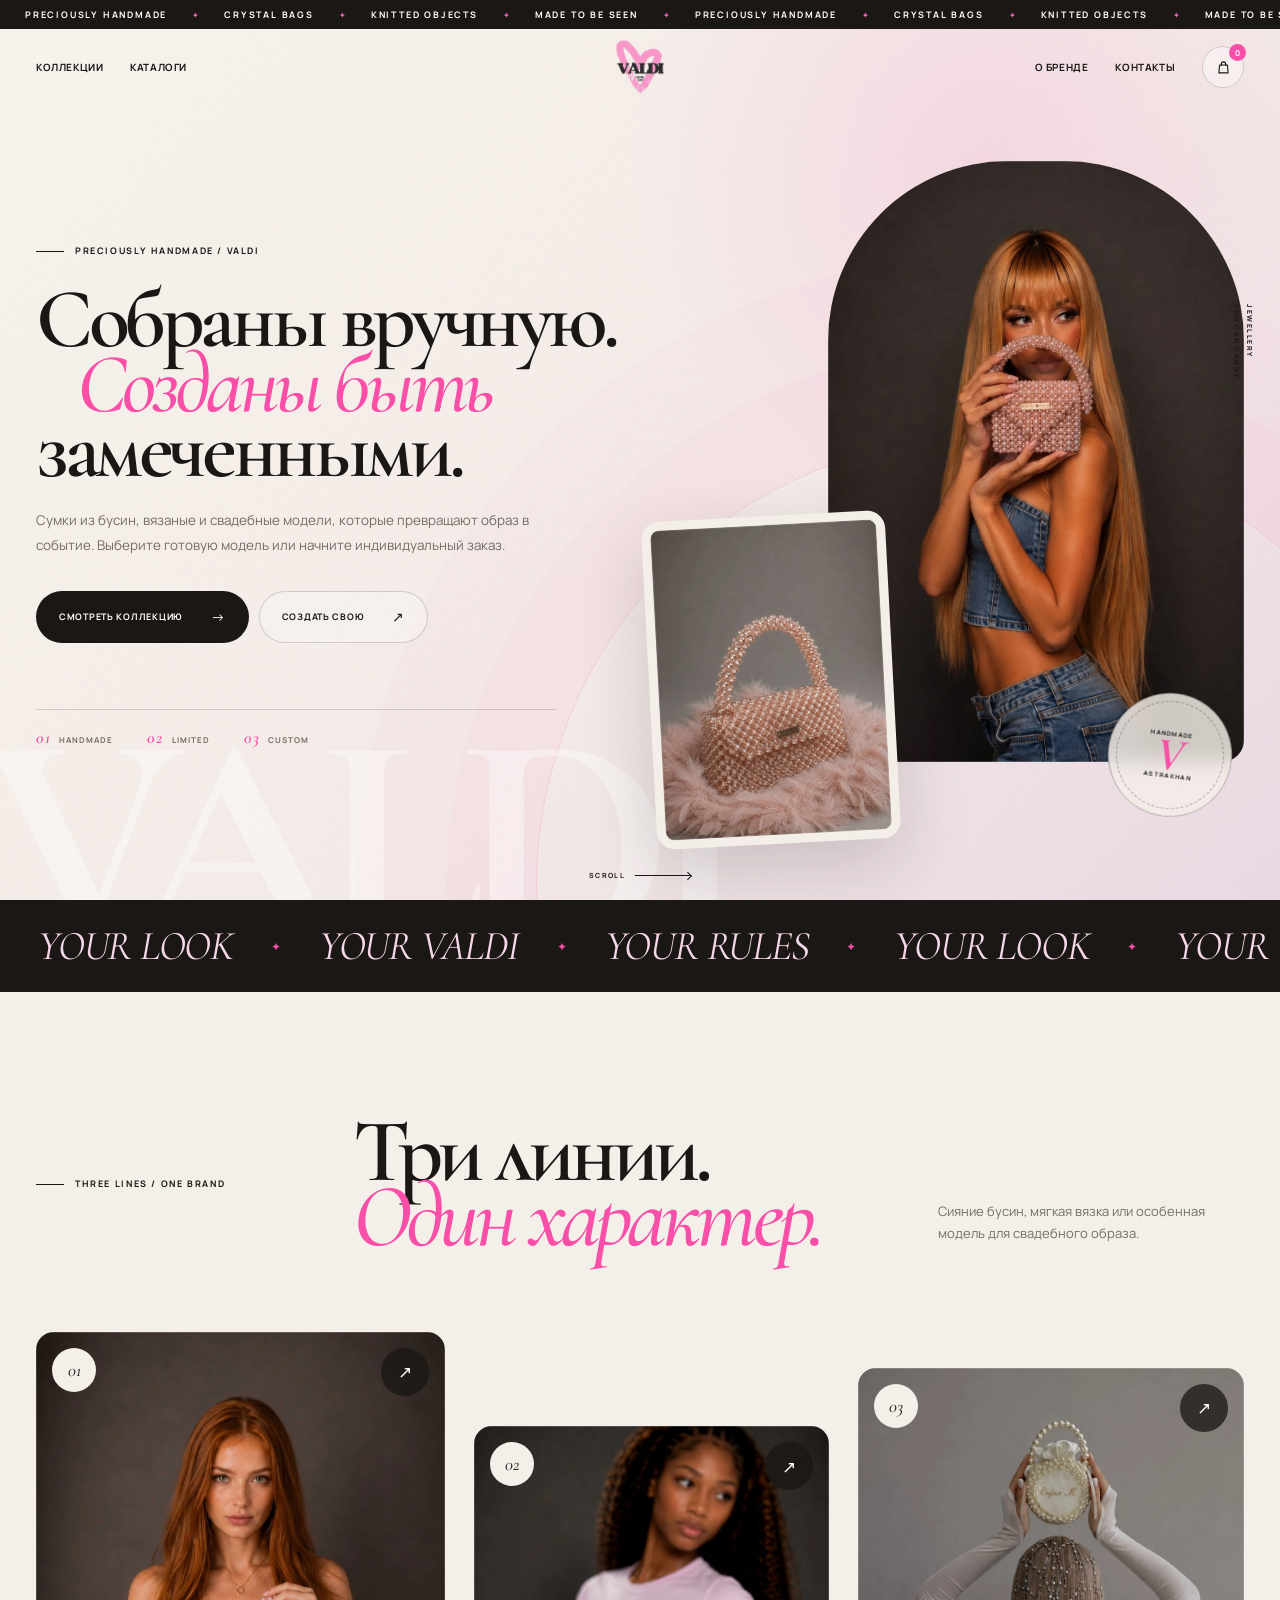
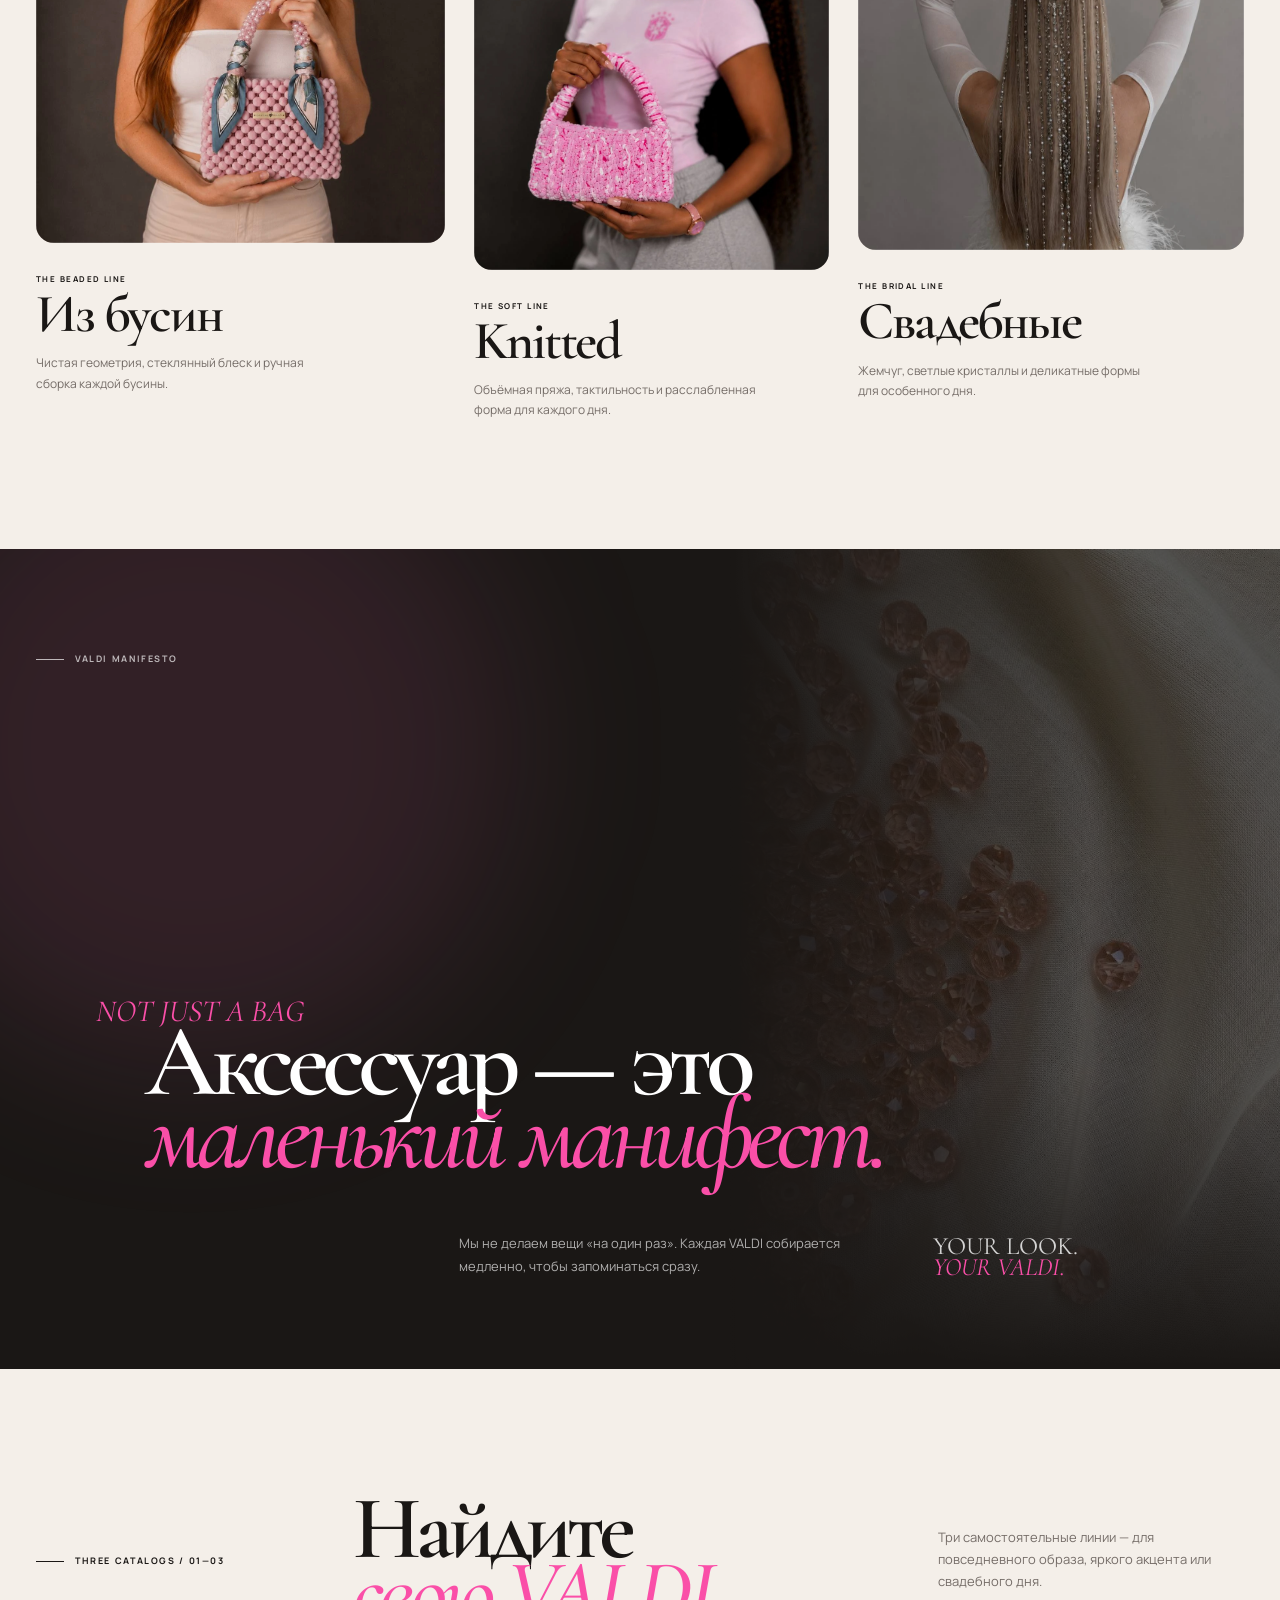
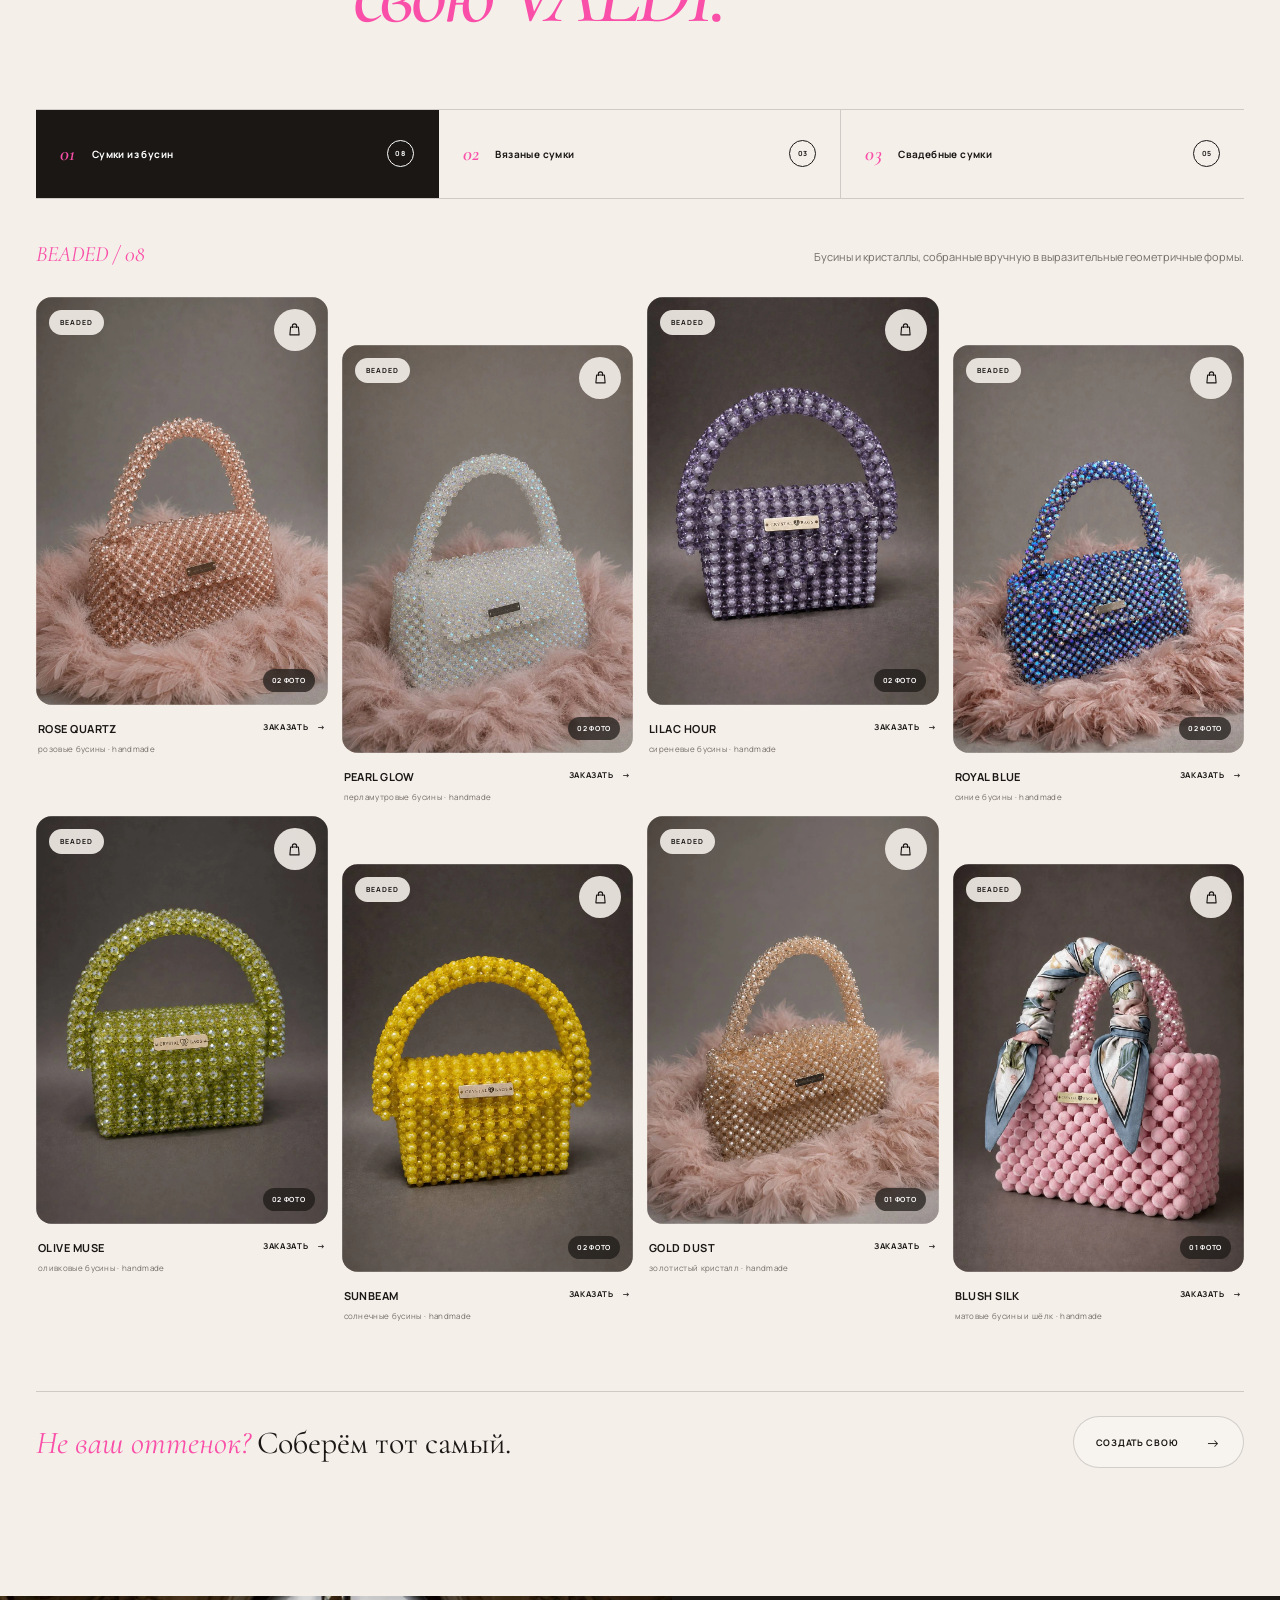
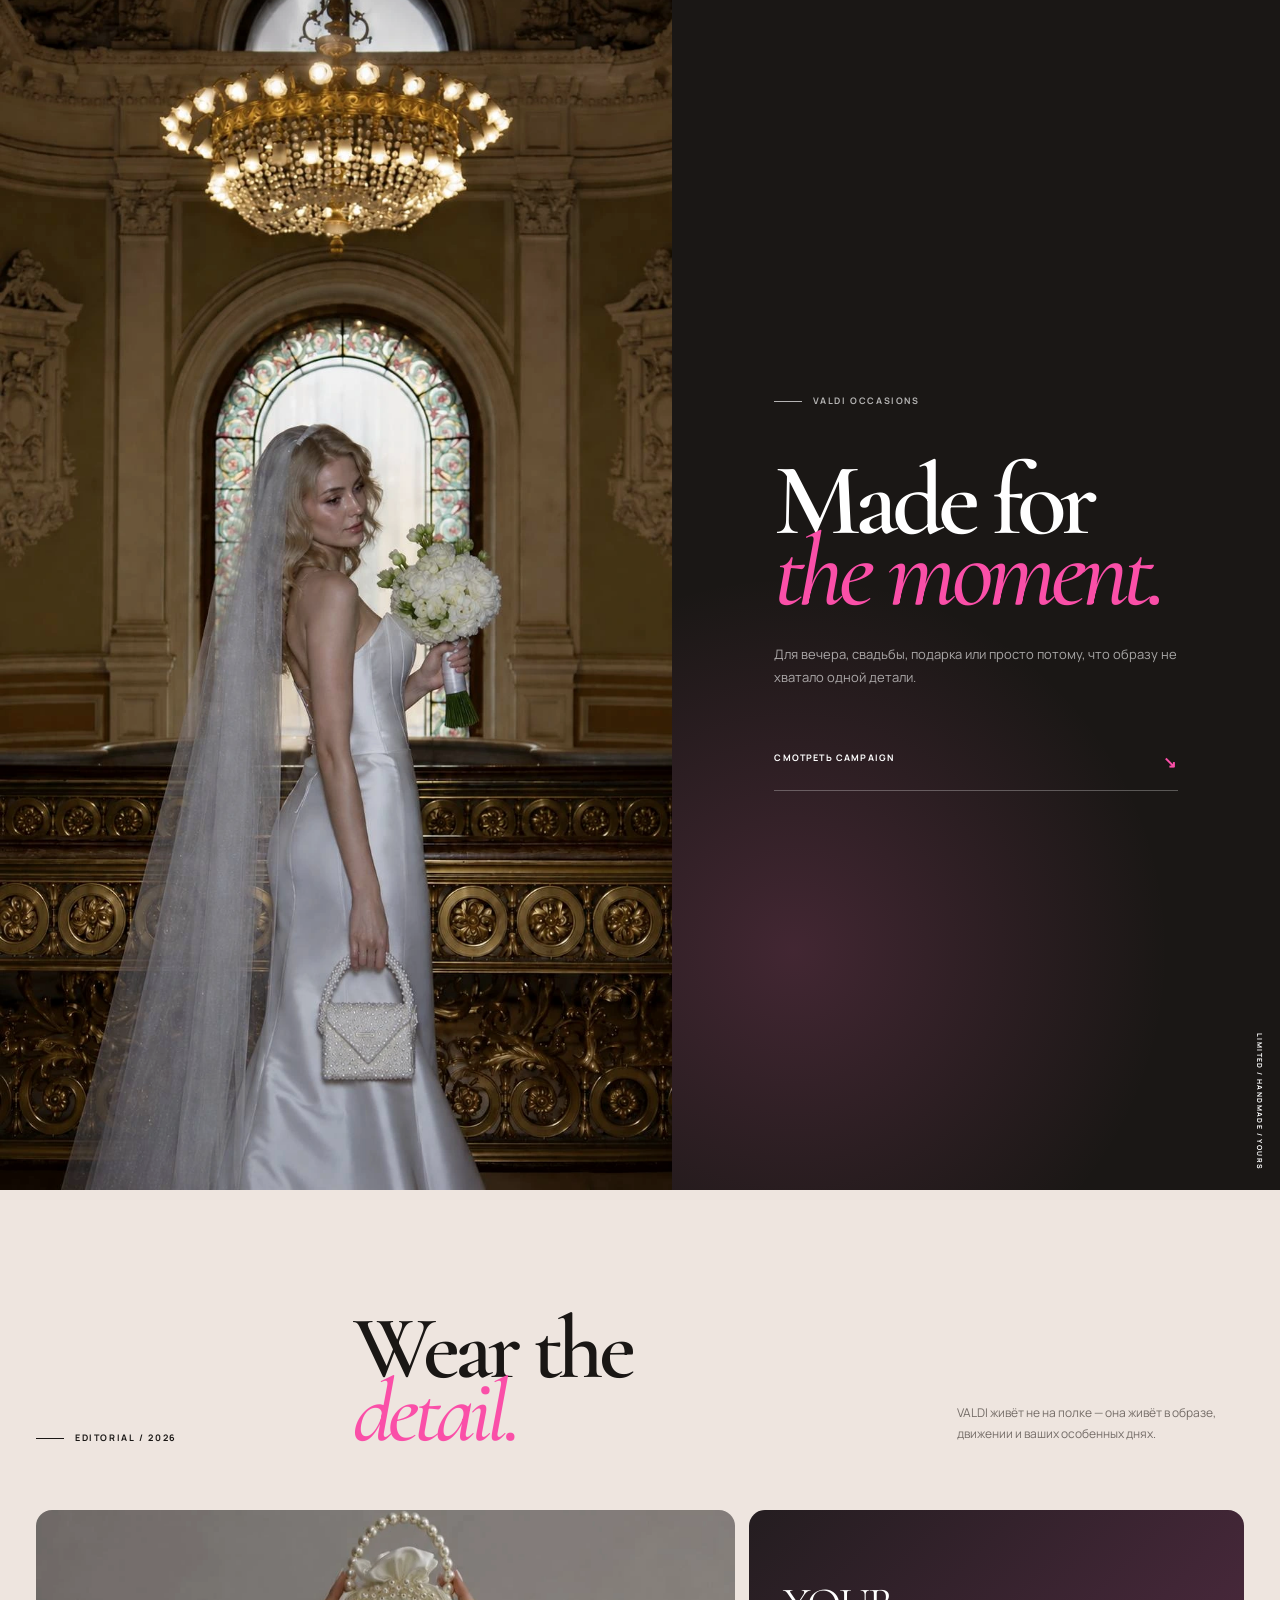
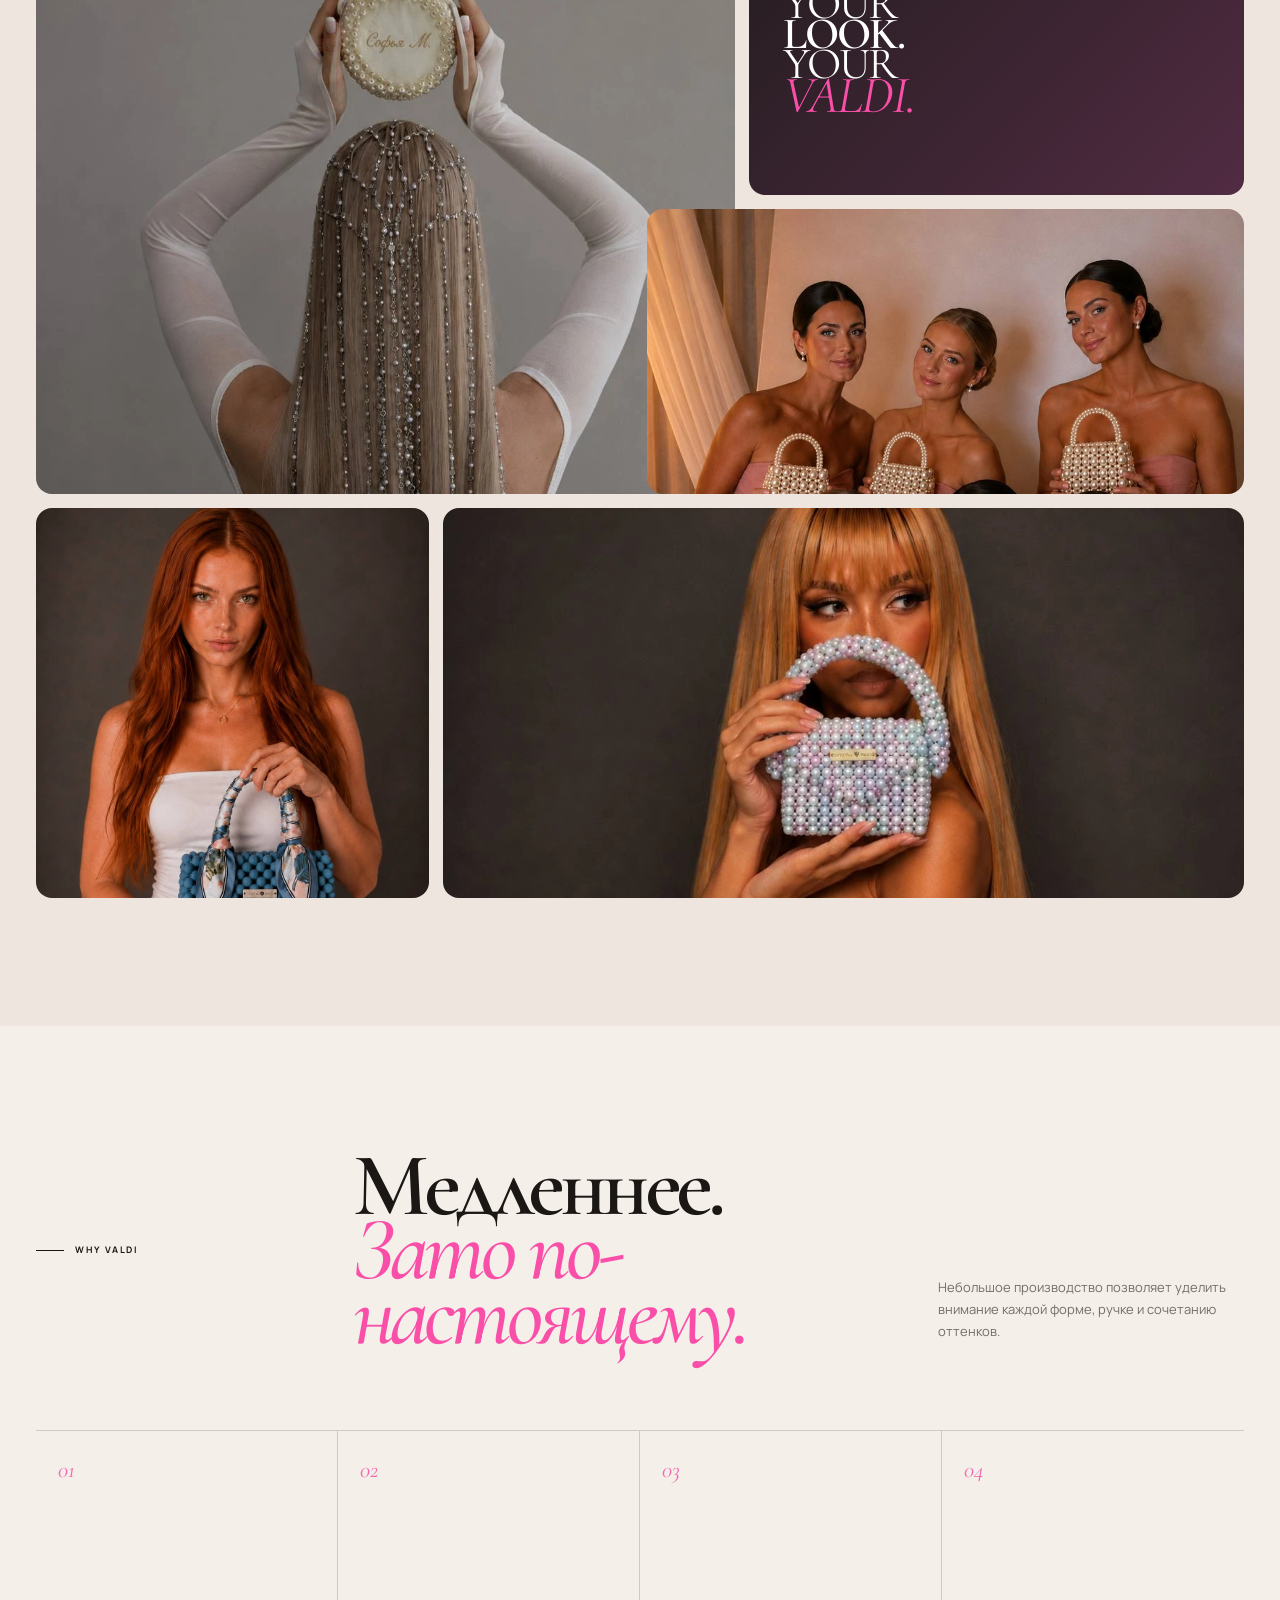
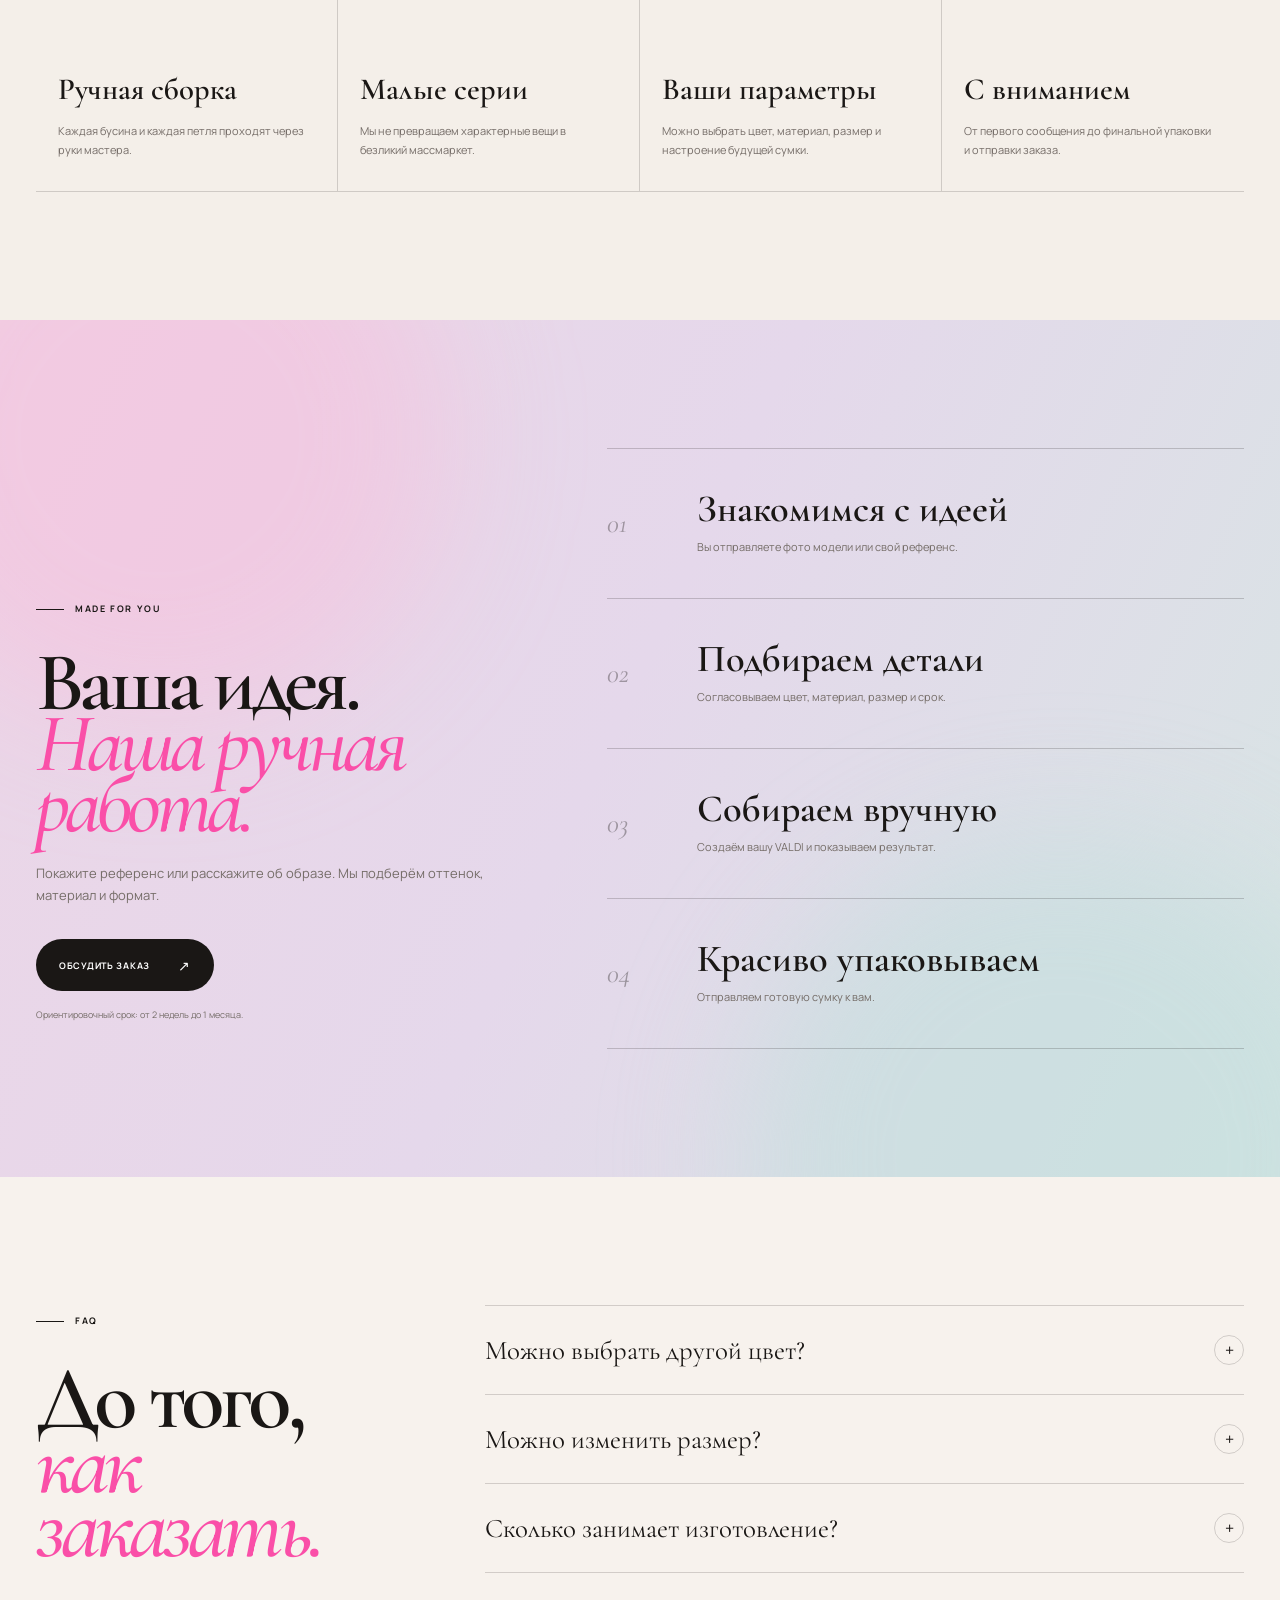
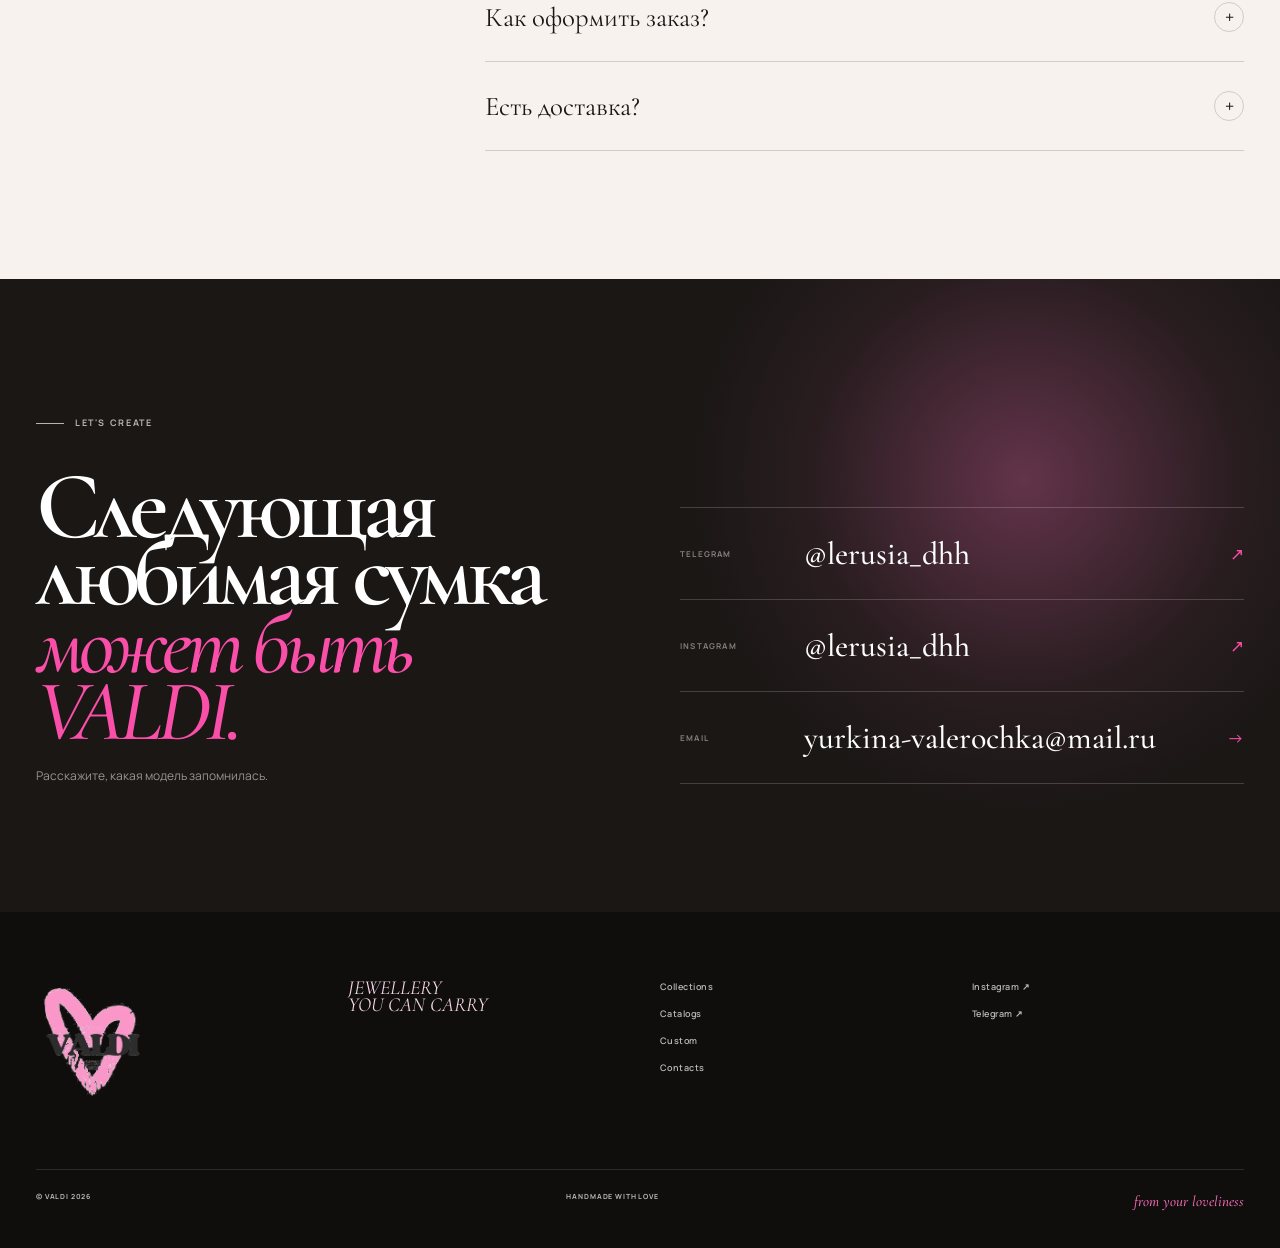
==== commit ba22a32e: "Refresh VALDI GitHub Pages storefront metadata" ====
--- a/valdi_v4_final/index.html
+++ b/valdi_v4_final/index.html
@@ -3,9 +3,14 @@
 <head>
   <meta charset="utf-8">
   <meta name="viewport" content="width=device-width, initial-scale=1, viewport-fit=cover">
-  <meta name="theme-color" content="#f4efe9">
-  <meta name="description" content="VALDI — авторские сумки ручной работы из хрустальных бусин и пряжи. Готовые модели и индивидуальный заказ.">
-  <title>VALDI — handmade bags to be noticed</title>
+  <meta name="theme-color" content="#201e1b">
+  <meta name="description" content="VALDI — авторские сумки ручной работы: сияющие, вязаные и свадебные модели. Выберите готовую модель или обсудите индивидуальный заказ.">
+  <meta property="og:type" content="website">
+  <meta property="og:title" content="VALDI — handmade designer bags">
+  <meta property="og:description" content="Авторские сумки ручной работы. Готовые модели и индивидуальный заказ.">
+  <meta property="og:image" content="assets/img/campaign/hero-model.webp">
+  <meta name="twitter:card" content="summary_large_image">
+  <title>VALDI — handmade designer bags</title>
   <link rel="icon" type="image/png" href="assets/img/favicon.png">
   <link rel="preconnect" href="https://fonts.googleapis.com">
   <link rel="preconnect" href="https://fonts.gstatic.com" crossorigin>
@@ -67,9 +72,9 @@
       <div class="hero__word" aria-hidden="true">VALDI</div>
       <div class="shell hero__grid">
         <div class="hero__copy reveal">
-          <span class="eyebrow"><i></i> HANDMADE OBJECTS / 2026</span>
+          <span class="eyebrow"><i></i> PRECIOUSLY HANDMADE / VALDI</span>
           <h1>Собраны вручную.<br><em>Созданы быть</em><br>замеченными.</h1>
-          <p>Сумки из бусин, вязаные и свадебные модели, которые превращают образ в событие. Готовые изделия и индивидуальный заказ.</p>
+          <p>Сумки из бусин, вязаные и свадебные модели, которые превращают образ в событие. Выберите готовую модель или начните индивидуальный заказ.</p>
           <div class="hero__buttons">
             <a class="button button--dark" href="#shop"><span>Смотреть коллекцию</span><b>→</b></a>
             <button class="button button--ghost" type="button" data-order="Индивидуальная VALDI"><span>Создать свою</span><b>↗</b></button>
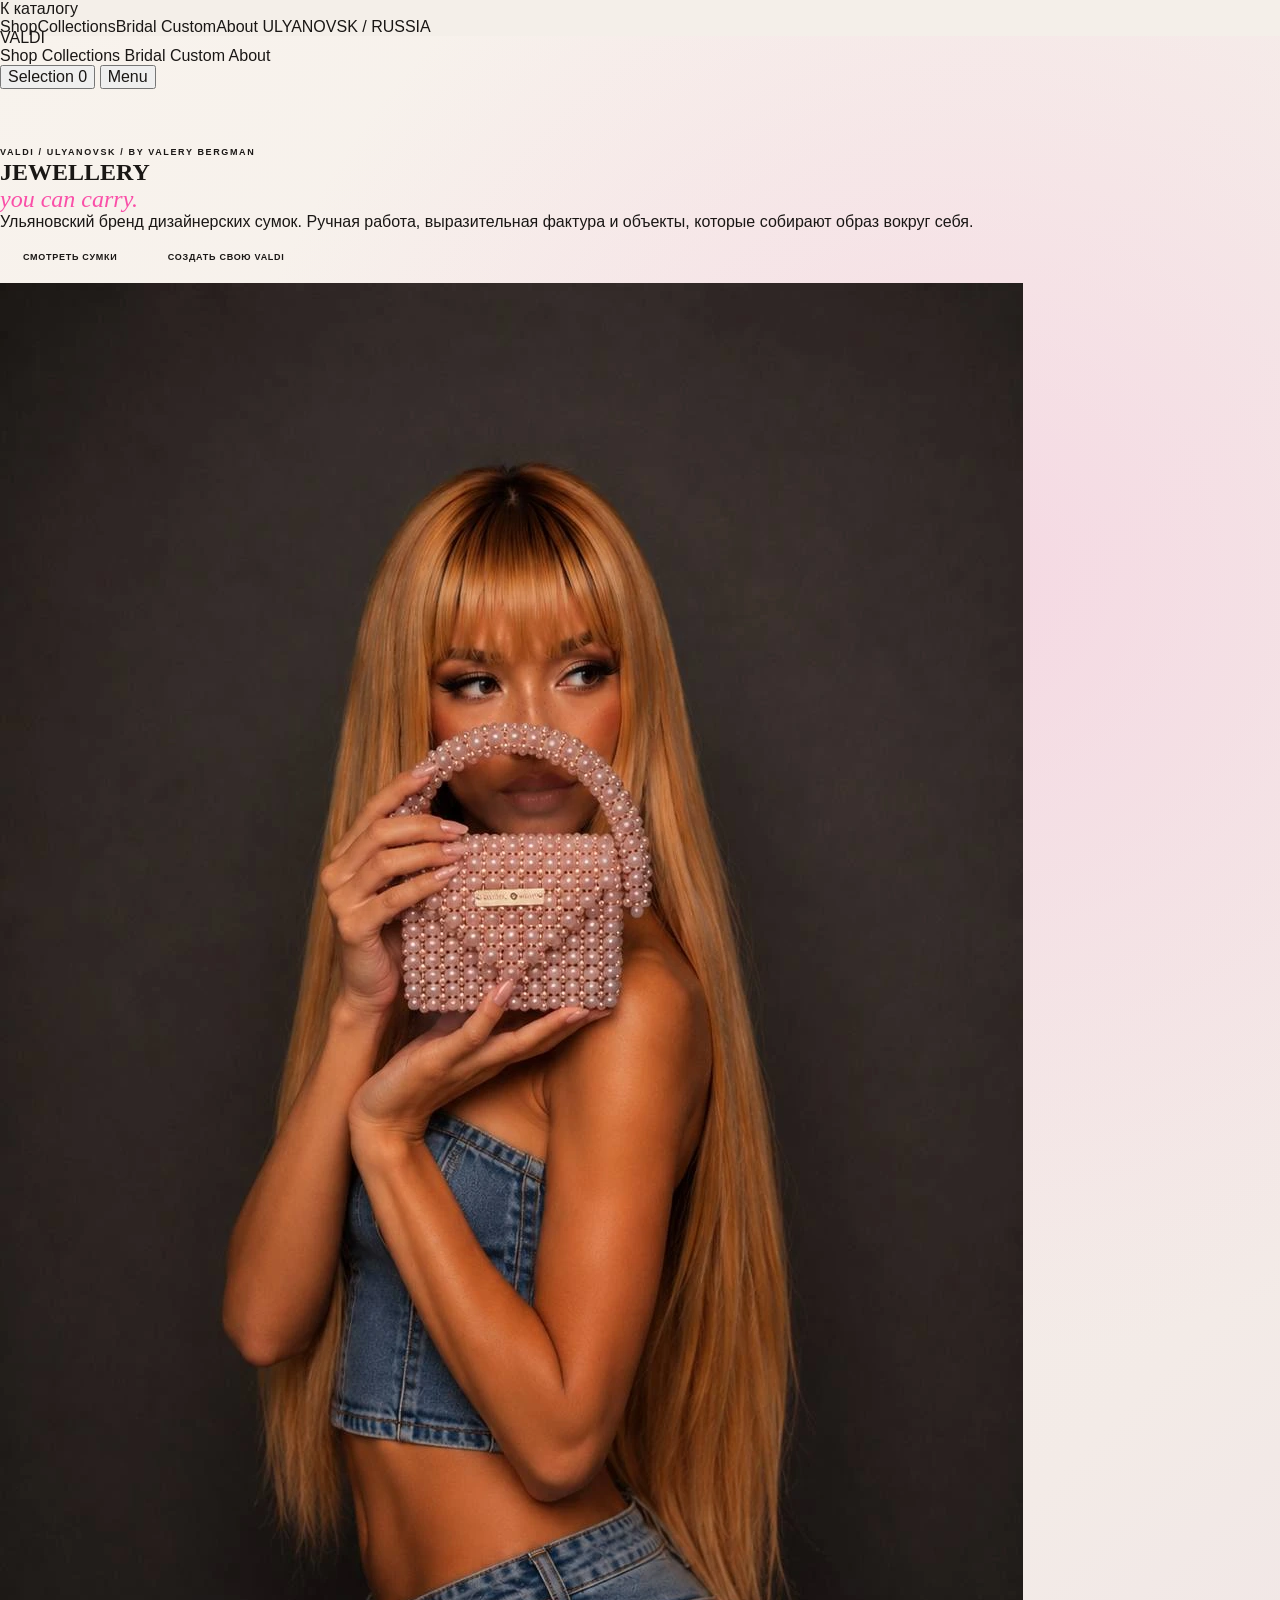
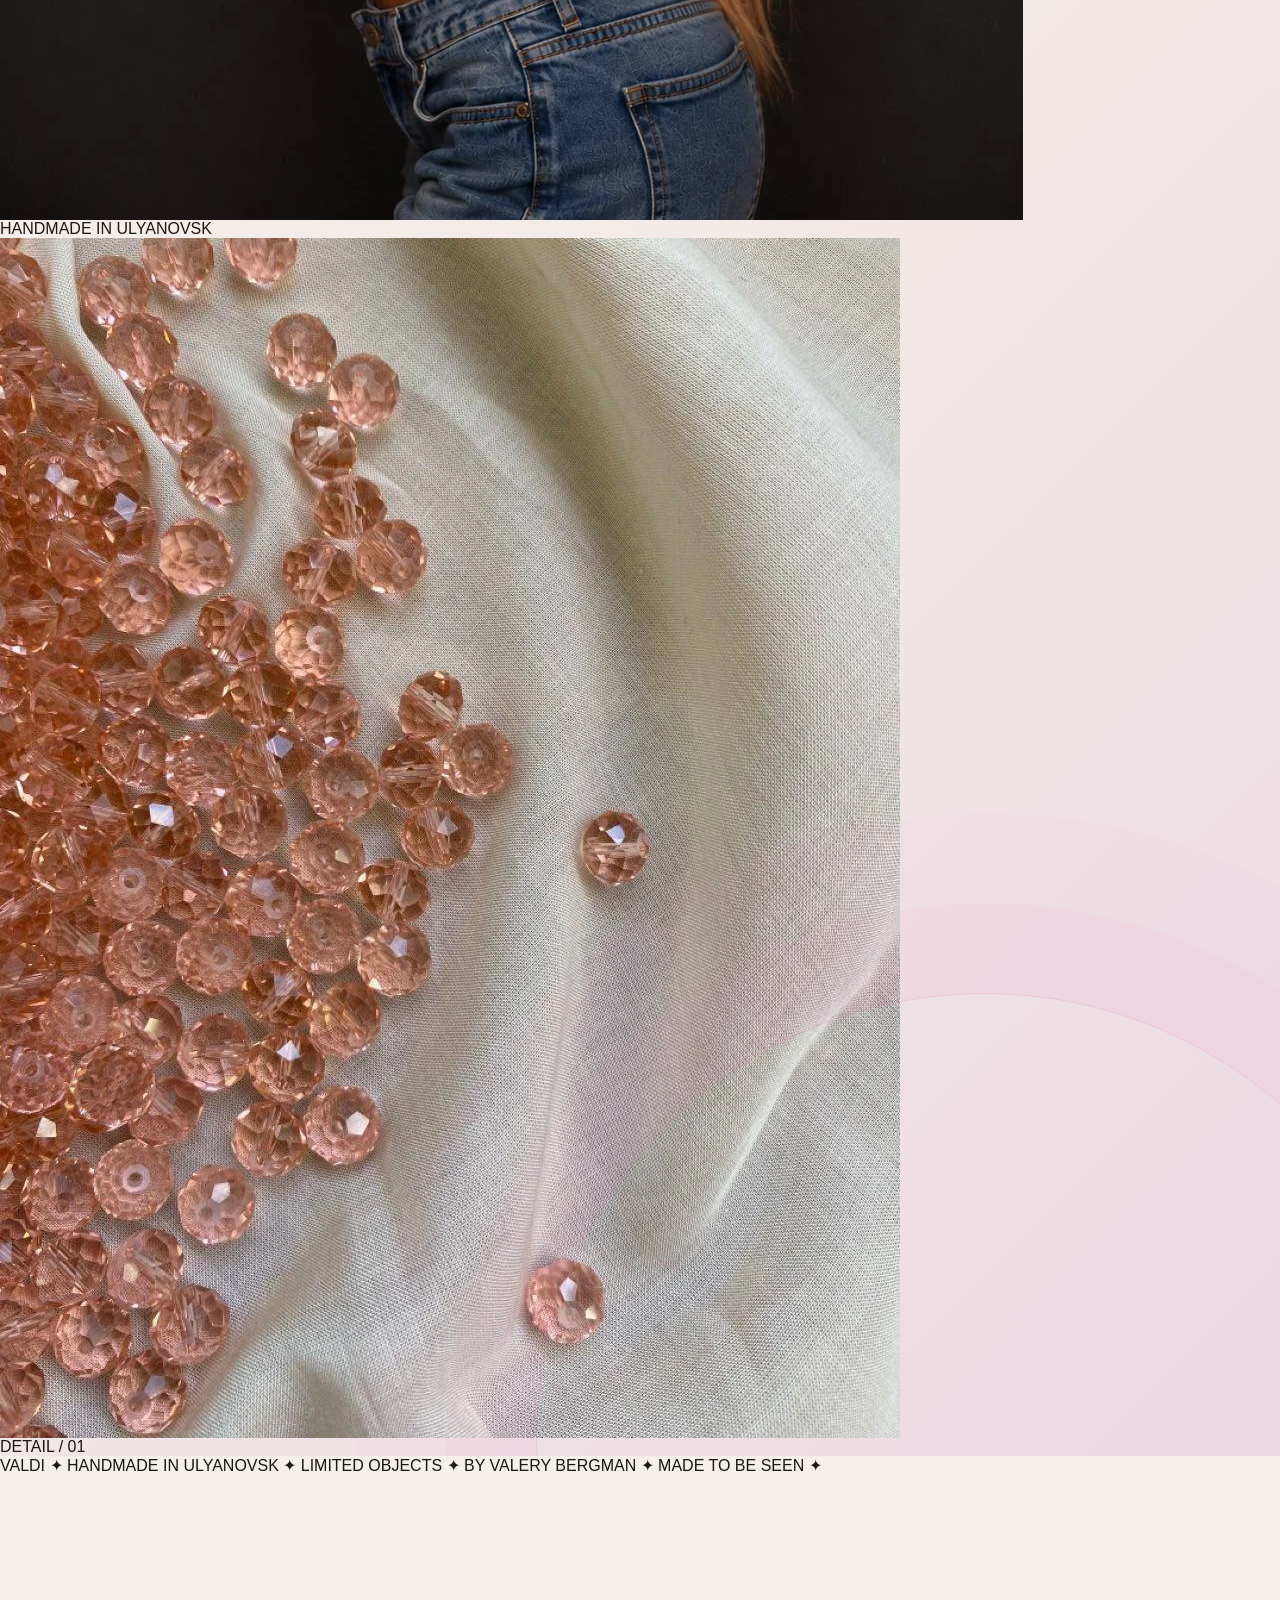
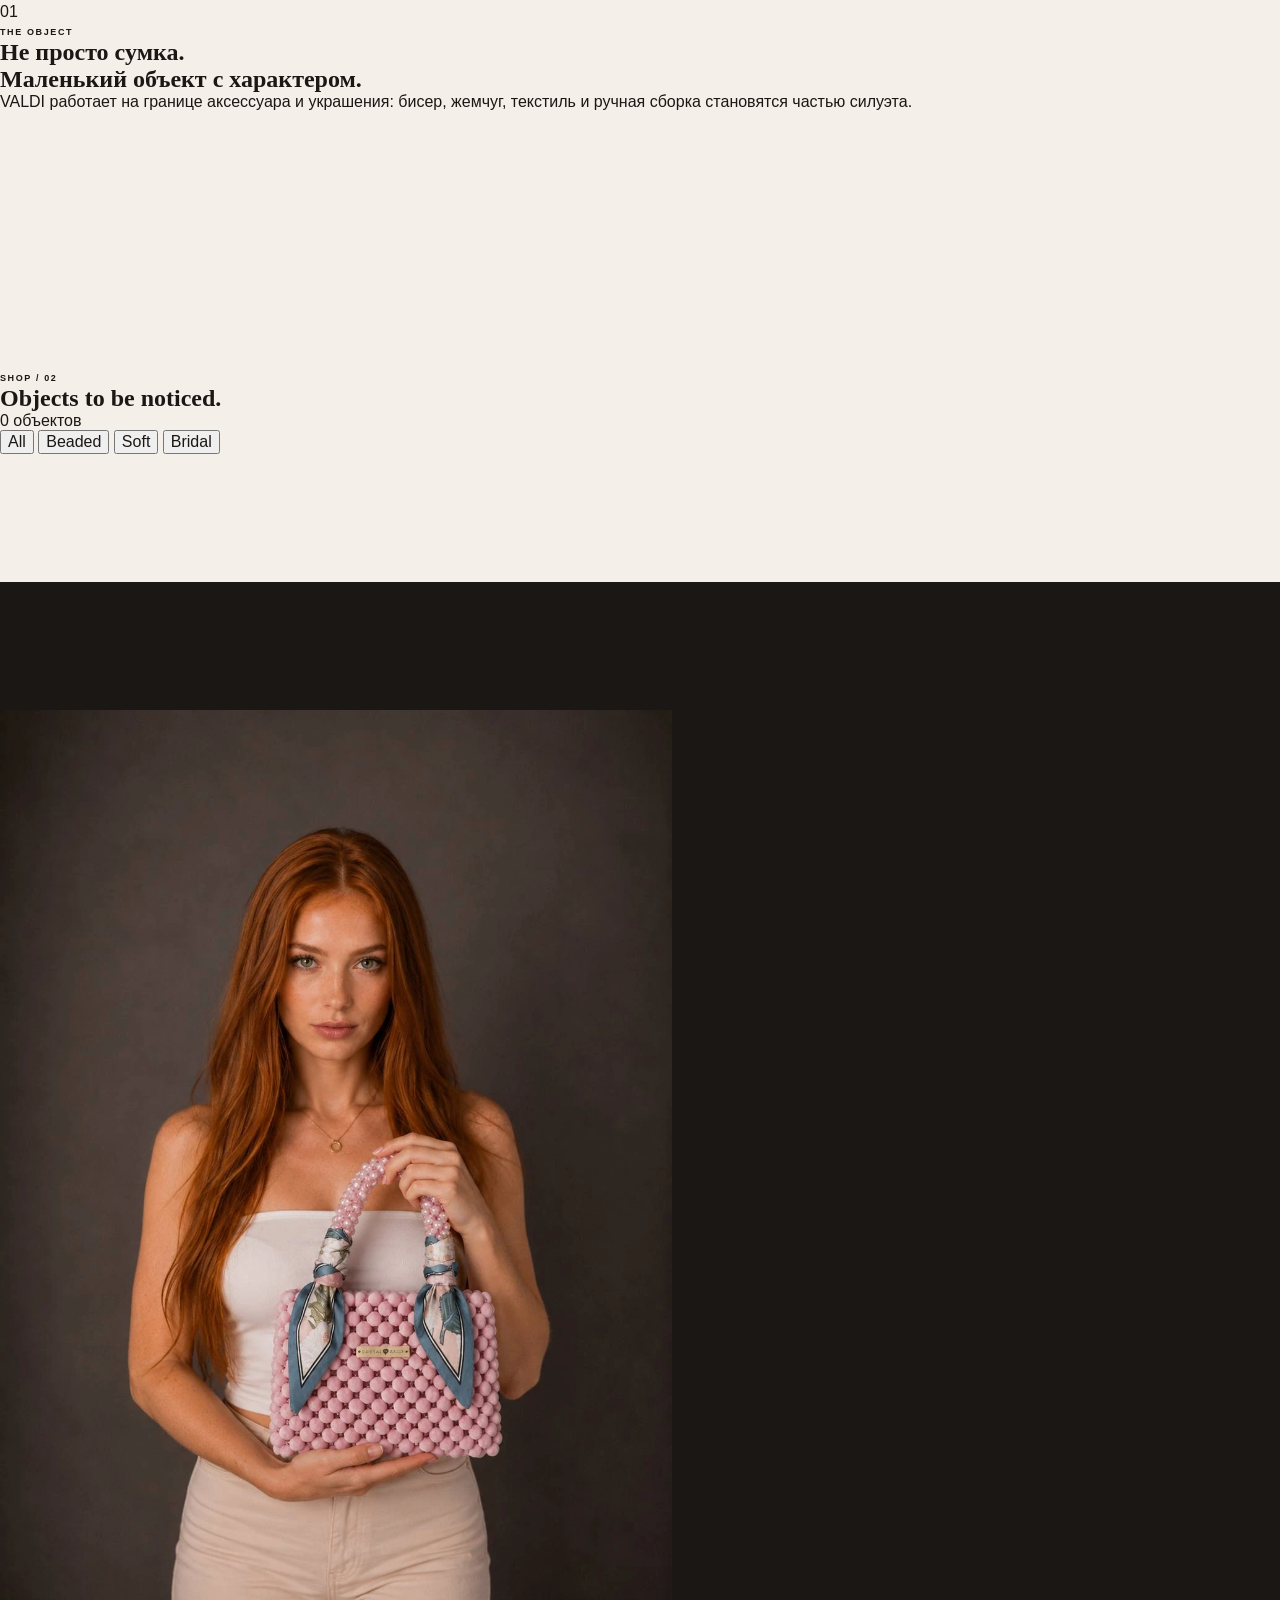
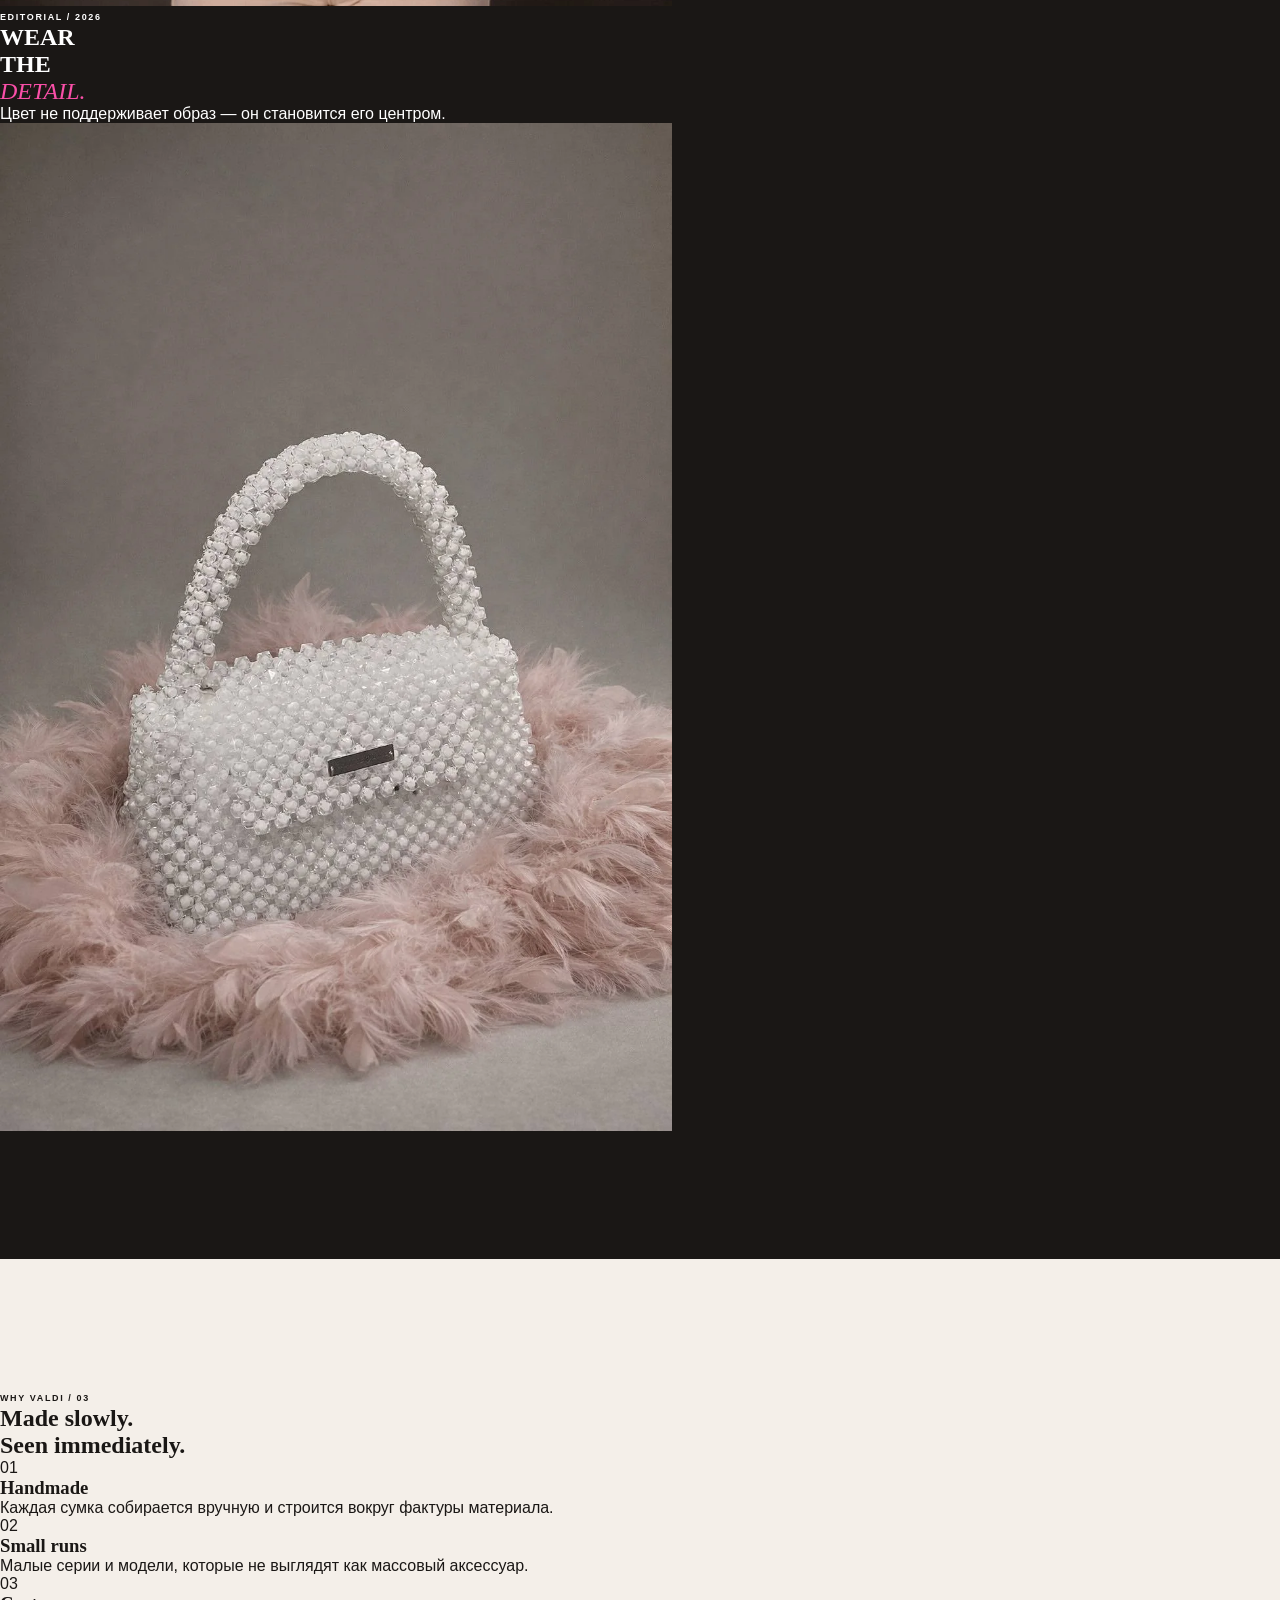
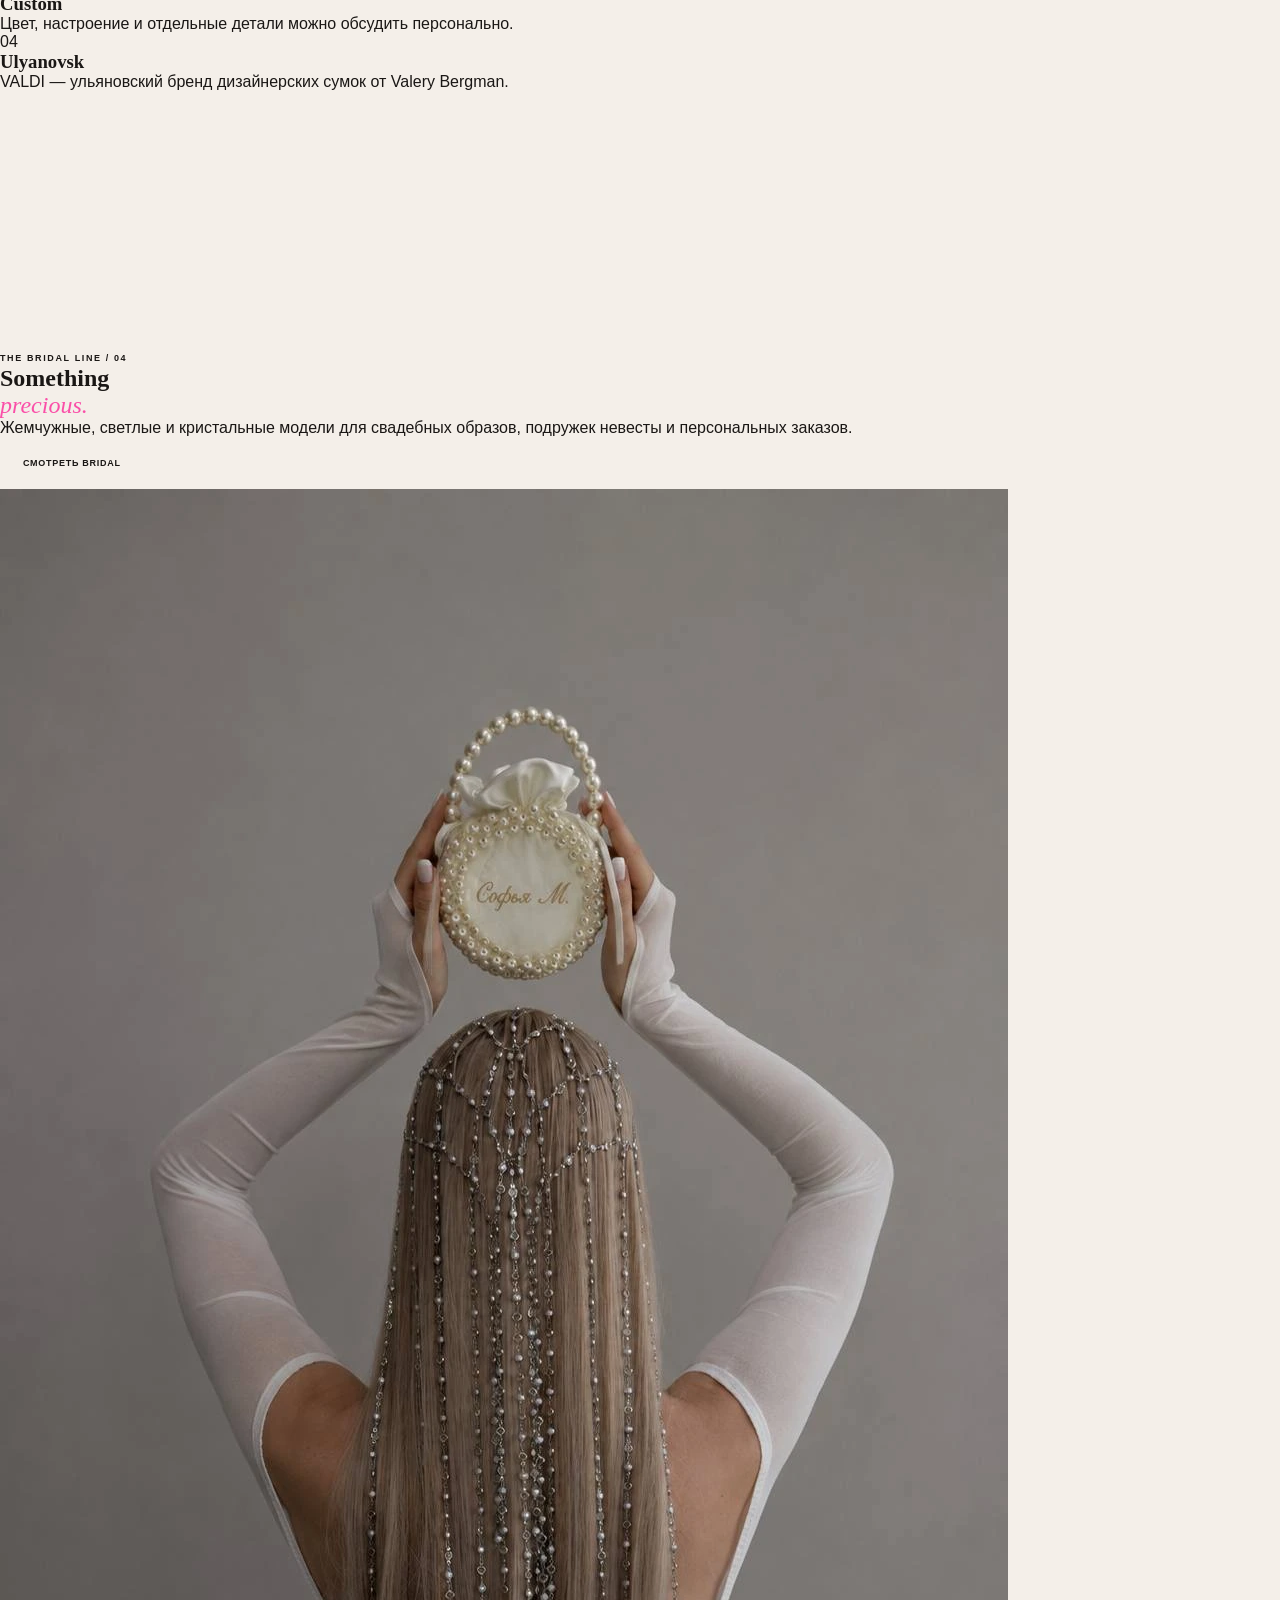
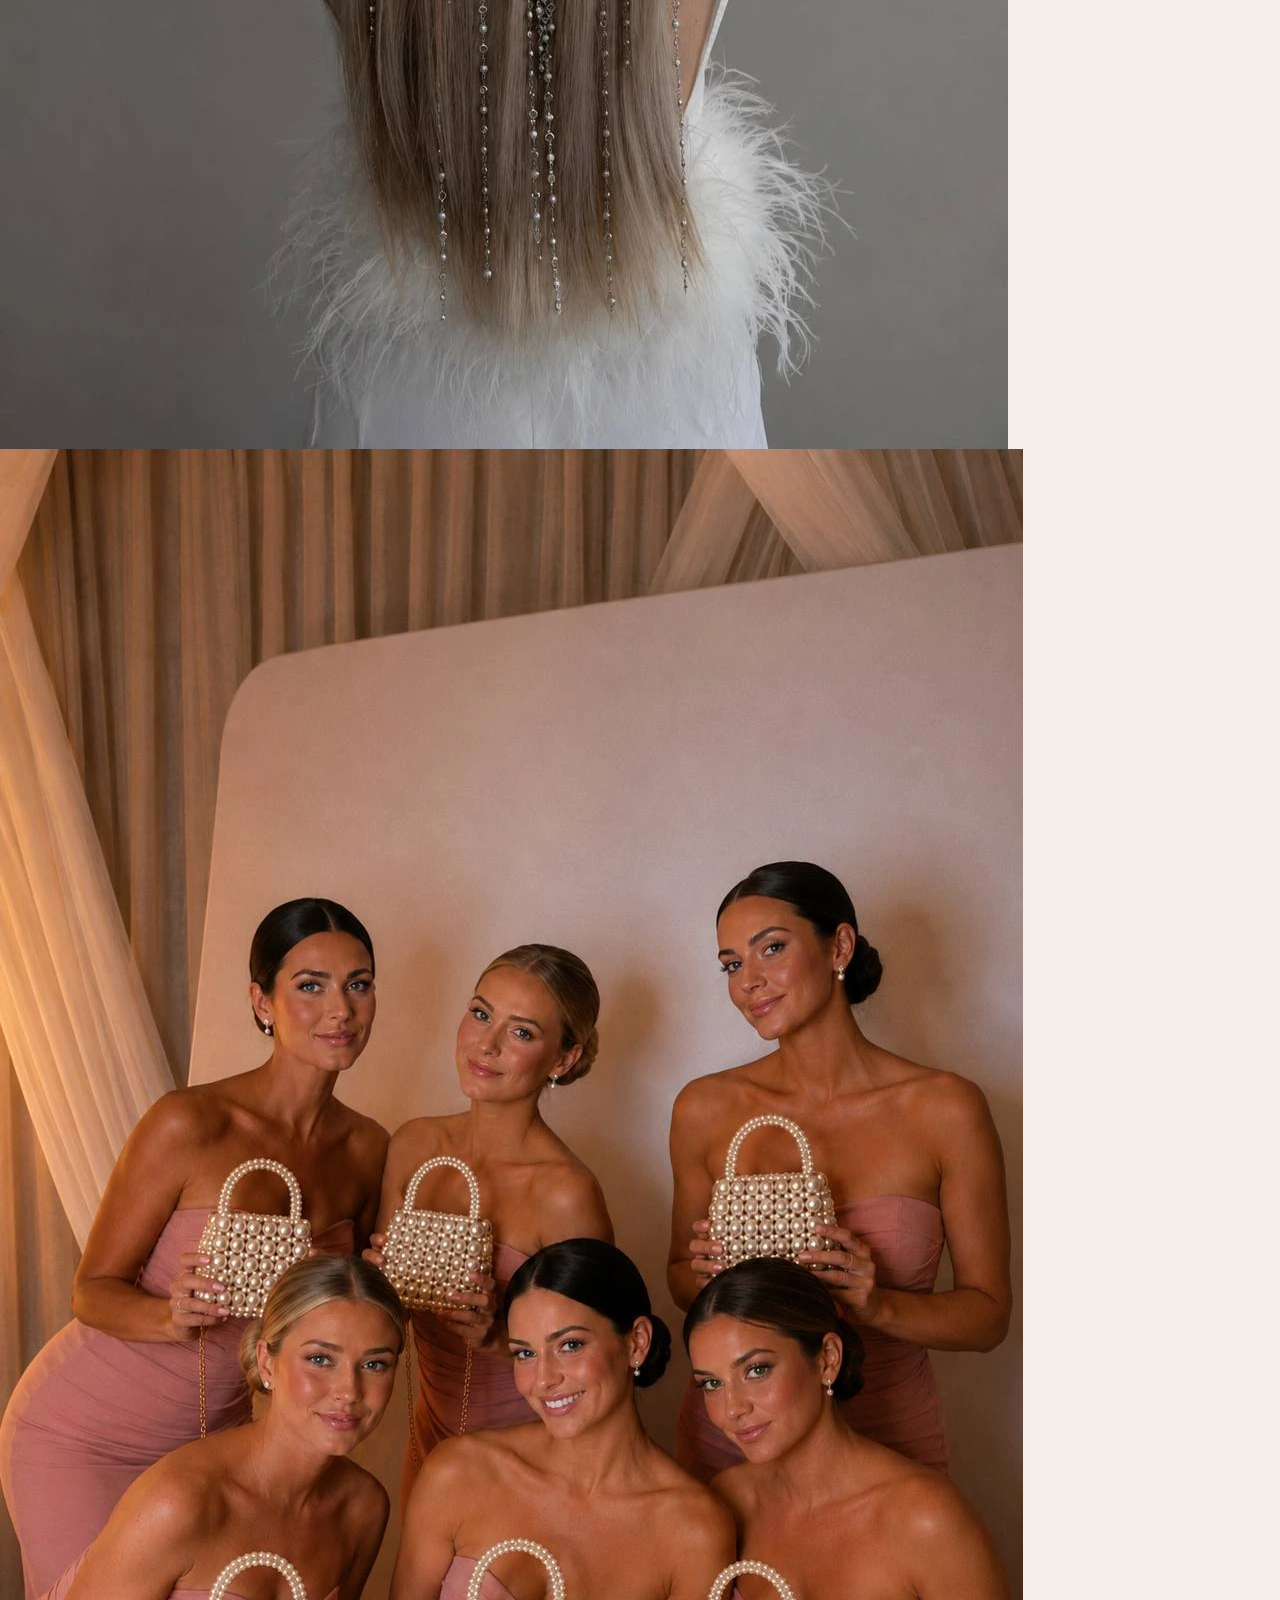
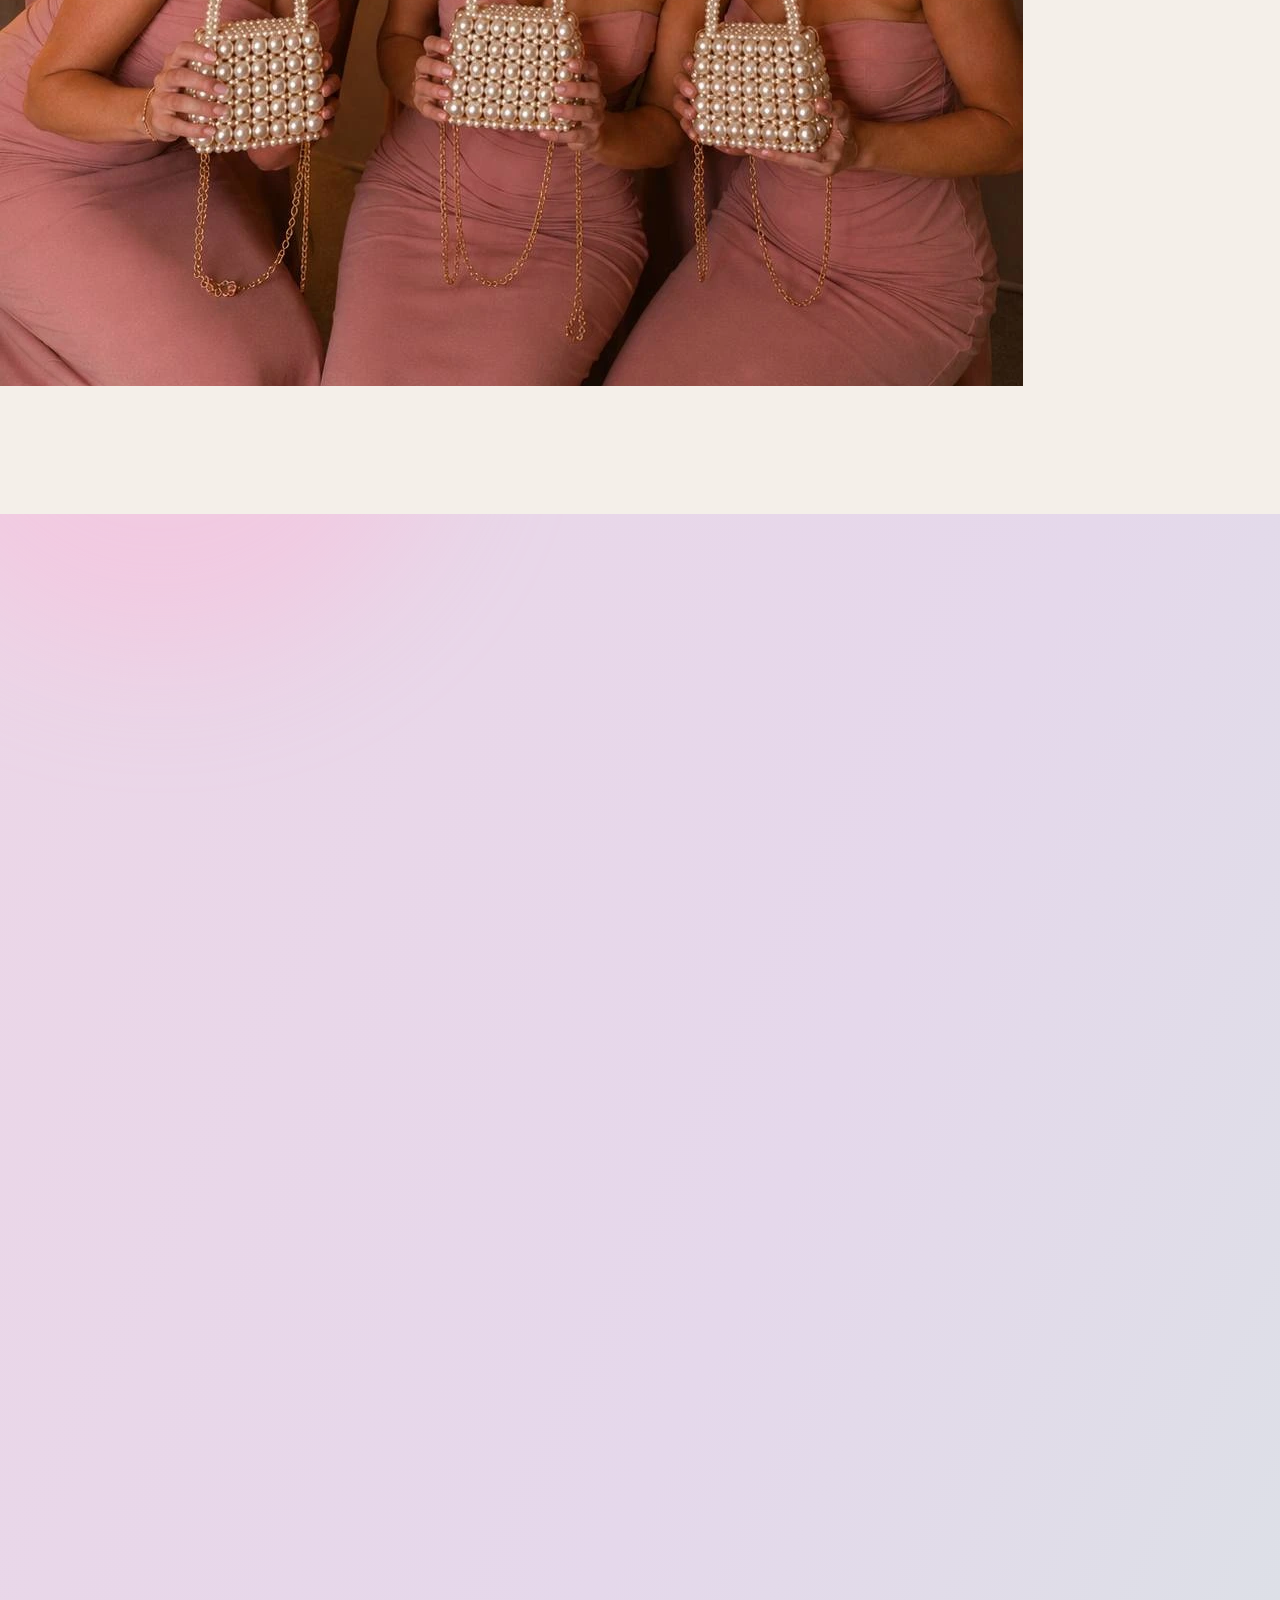
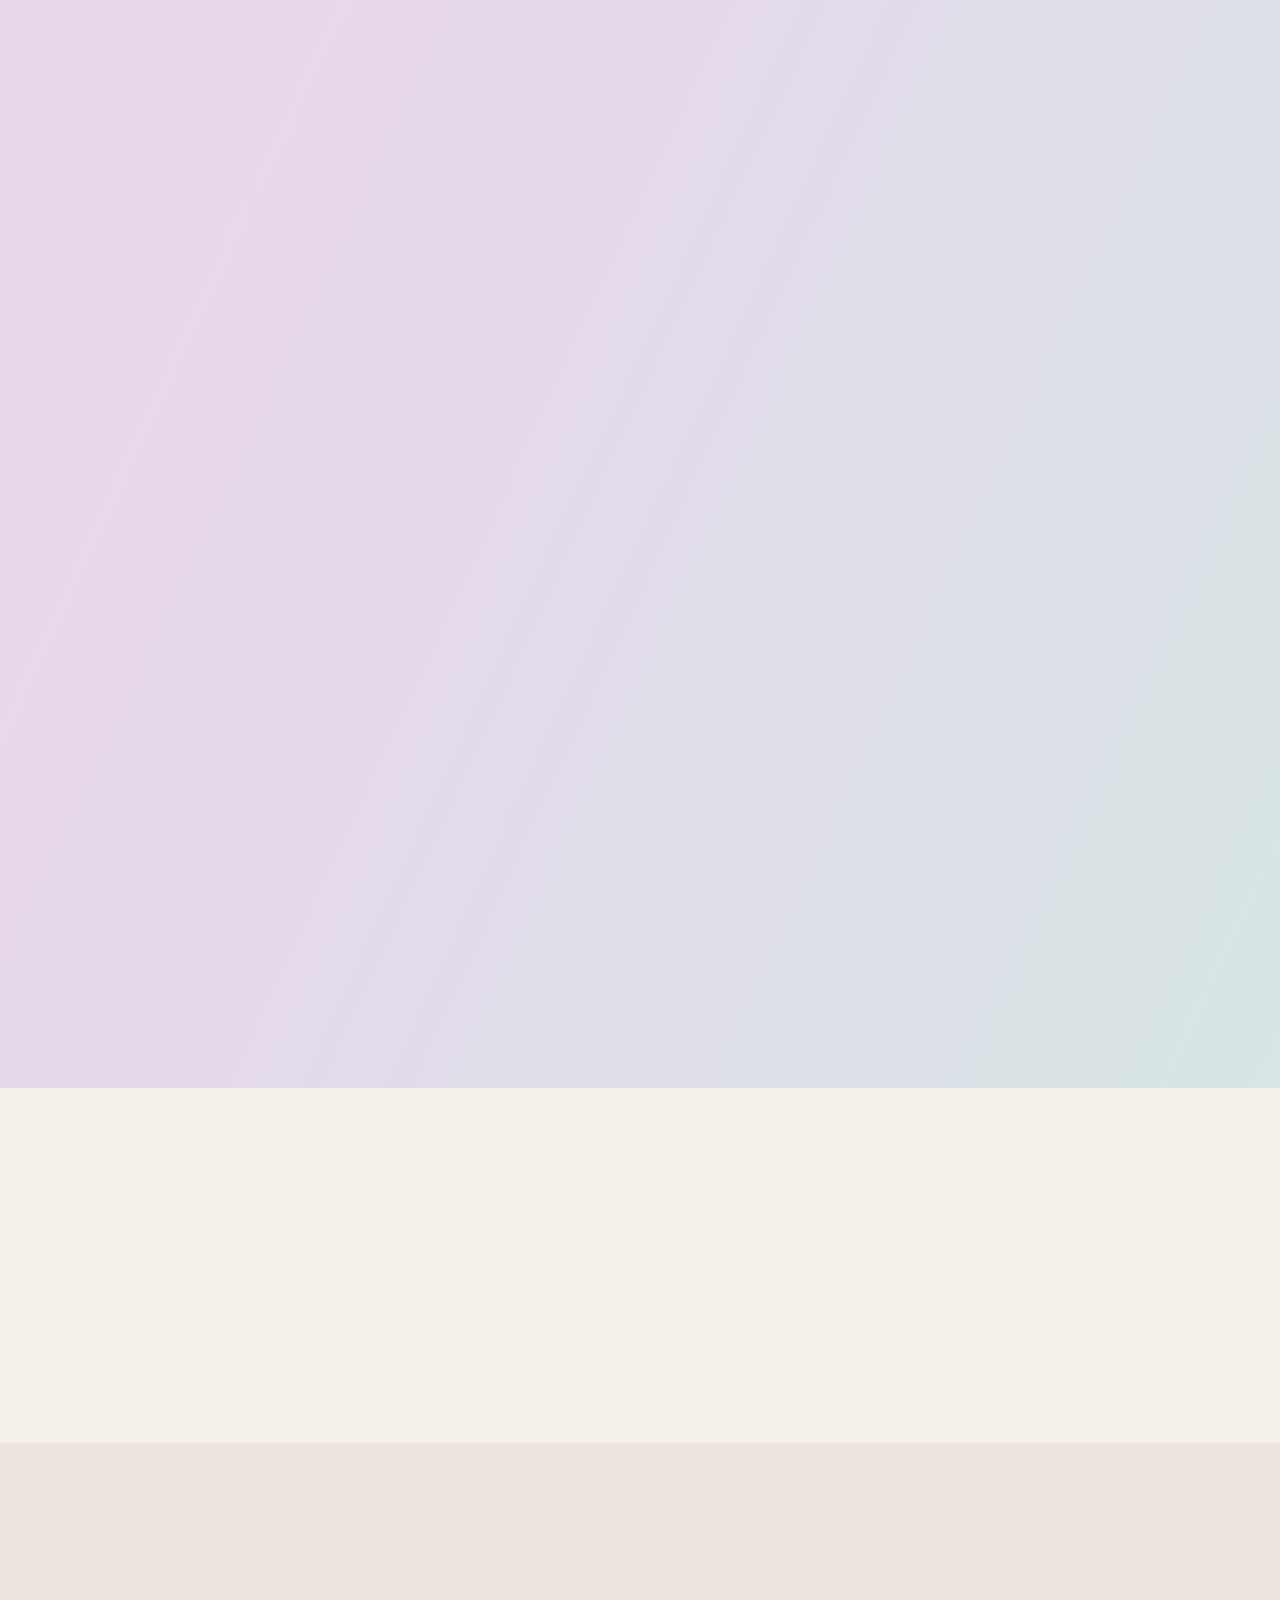
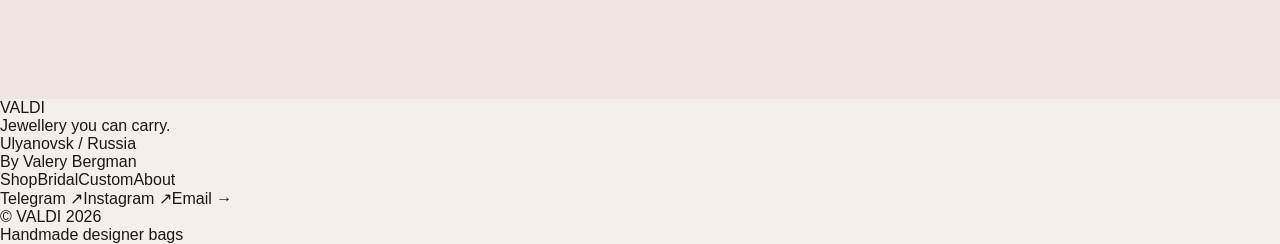
==== commit dc30944c: "Refresh VALDI brand positioning and layout" ====
--- a/valdi_v4_final/index.html
+++ b/valdi_v4_final/index.html
@@ -2,416 +2,216 @@
 <html lang="ru">
 <head>
   <meta charset="utf-8">
-  <meta name="viewport" content="width=device-width, initial-scale=1, viewport-fit=cover">
-  <meta name="theme-color" content="#201e1b">
-  <meta name="description" content="VALDI — авторские сумки ручной работы: сияющие, вязаные и свадебные модели. Выберите готовую модель или обсудите индивидуальный заказ.">
+  <meta name="viewport" content="width=device-width,initial-scale=1">
+  <title>VALDI — дизайнерские сумки из Ульяновска</title>
+  <meta name="description" content="VALDI — ульяновский бренд дизайнерских сумок от Valery Bergman. Бисерные, вязаные и bridal-модели, ручная работа и персональные заказы.">
+  <meta name="theme-color" content="#f4f0e9">
+  <meta property="og:title" content="VALDI — Jewellery you can carry">
+  <meta property="og:description" content="Ульяновский бренд дизайнерских сумок от Valery Bergman.">
   <meta property="og:type" content="website">
-  <meta property="og:title" content="VALDI — handmade designer bags">
-  <meta property="og:description" content="Авторские сумки ручной работы. Готовые модели и индивидуальный заказ.">
-  <meta property="og:image" content="assets/img/campaign/hero-model.webp">
-  <meta name="twitter:card" content="summary_large_image">
-  <title>VALDI — handmade designer bags</title>
-  <link rel="icon" type="image/png" href="assets/img/favicon.png">
-  <link rel="preconnect" href="https://fonts.googleapis.com">
-  <link rel="preconnect" href="https://fonts.gstatic.com" crossorigin>
-  <link href="https://fonts.googleapis.com/css2?family=Cormorant+Garamond:ital,wght@0,500;0,600;0,700;1,500;1,600&family=Manrope:wght@400;500;600;700&display=swap" rel="stylesheet">
+  <link rel="preload" as="image" href="assets/img/campaign/hero-model.webp">
   <link rel="stylesheet" href="assets/css/styles.css">
+  <script src="assets/js/app.js" defer></script>
 </head>
 <body>
-  <a class="skip-link" href="#content">К содержанию</a>
-  <div class="grain" aria-hidden="true"></div>
-
-  <div class="announcement" aria-label="Информация о бренде">
-    <div class="announcement__track">
-      <span>PRECIOUSLY HANDMADE</span><i>✦</i><span>CRYSTAL BAGS</span><i>✦</i><span>KNITTED OBJECTS</span><i>✦</i><span>MADE TO BE SEEN</span><i>✦</i>
-      <span aria-hidden="true">PRECIOUSLY HANDMADE</span><i aria-hidden="true">✦</i><span aria-hidden="true">CRYSTAL BAGS</span><i aria-hidden="true">✦</i><span aria-hidden="true">KNITTED OBJECTS</span><i aria-hidden="true">✦</i><span aria-hidden="true">MADE TO BE SEEN</span><i aria-hidden="true">✦</i>
-    </div>
-  </div>
-
-  <header class="site-header" id="siteHeader">
-    <div class="shell header__inner">
-      <nav class="header__nav" aria-label="Основная навигация">
-        <a href="#collections">Коллекции</a>
-        <a href="#shop">Каталоги</a>
-      </nav>
-
-      <a class="brand" href="#top" aria-label="VALDI — наверх">
-        <img src="assets/img/valdi-logo.webp" alt="VALDI">
-      </a>
-
-      <div class="header__actions">
-        <a class="header__text-link" href="#story">О бренде</a>
-        <a class="header__text-link" href="#contacts">Контакты</a>
-        <button class="saved-trigger" type="button" data-open-saved aria-label="Открыть выбранные сумки">
-          <svg viewBox="0 0 24 24" aria-hidden="true"><path d="M6.5 8.5h11l1 11h-13l1-11Z"/><path d="M9 9V7a3 3 0 0 1 6 0v2"/></svg>
-          <span data-saved-count>0</span>
-        </button>
-        <button class="menu-toggle" type="button" aria-expanded="false" aria-controls="mobileMenu" aria-label="Открыть меню"><span></span><span></span></button>
-      </div>
+  <a class="skip" href="#shop">К каталогу</a>
+  <header class="site-header">
+    <a class="logo" href="#top" aria-label="VALDI, на главную">VALDI</a>
+    <nav class="desktop-nav" aria-label="Основная навигация">
+      <a href="#shop">Shop</a>
+      <a href="#collections">Collections</a>
+      <a href="#bridal">Bridal</a>
+      <a href="#custom">Custom</a>
+      <a href="#about">About</a>
+    </nav>
+    <div class="header-actions">
+      <button class="text-button selection-trigger" id="selectionOpen">Selection <span id="selectionCount">0</span></button>
+      <button class="menu-button" id="menuBtn" aria-expanded="false" aria-controls="mobileNav">Menu</button>
     </div>
   </header>
 
-  <div class="mobile-menu" id="mobileMenu" aria-hidden="true">
-    <div class="mobile-menu__top">
-      <img src="assets/img/valdi-logo.webp" alt="VALDI">
-      <button type="button" data-close-menu aria-label="Закрыть меню">×</button>
-    </div>
-    <nav aria-label="Мобильная навигация">
-      <a href="#collections"><span>01</span>Коллекции</a>
-      <a href="#shop"><span>02</span>Каталоги</a>
-      <a href="#lookbook"><span>03</span>Lookbook</a>
-      <a href="#story"><span>04</span>О бренде</a>
-      <a href="#custom"><span>05</span>На заказ</a>
-      <a href="#contacts"><span>06</span>Контакты</a>
-    </nav>
-    <a class="button button--light" href="https://t.me/lerusia_dhh" target="_blank" rel="noopener"><span>Написать в Telegram</span><b>↗</b></a>
-  </div>
-
-  <main id="content">
-    <section class="hero" id="top">
-      <div class="hero__word" aria-hidden="true">VALDI</div>
-      <div class="shell hero__grid">
-        <div class="hero__copy reveal">
-          <span class="eyebrow"><i></i> PRECIOUSLY HANDMADE / VALDI</span>
-          <h1>Собраны вручную.<br><em>Созданы быть</em><br>замеченными.</h1>
-          <p>Сумки из бусин, вязаные и свадебные модели, которые превращают образ в событие. Выберите готовую модель или начните индивидуальный заказ.</p>
-          <div class="hero__buttons">
-            <a class="button button--dark" href="#shop"><span>Смотреть коллекцию</span><b>→</b></a>
-            <button class="button button--ghost" type="button" data-order="Индивидуальная VALDI"><span>Создать свою</span><b>↗</b></button>
-          </div>
-          <div class="hero__facts" aria-label="Преимущества">
-            <span><b>01</b> handmade</span>
-            <span><b>02</b> limited</span>
-            <span><b>03</b> custom</span>
-          </div>
-        </div>
-
-        <div class="hero__visual reveal">
-          <figure class="hero__main-photo image-frame">
-            <img src="assets/img/campaign/hero-model.webp" alt="Модель с розовой сумкой VALDI" fetchpriority="high">
-          </figure>
-          <figure class="hero__product-photo image-frame">
-            <img src="assets/img/campaign/hero-product.webp" alt="Розовая хрустальная сумка VALDI на перьях">
-          </figure>
-          <div class="hero__seal" aria-hidden="true"><span>HANDMADE</span><strong>V</strong><span>ASTRAKHAN</span></div>
-          <p class="hero__side-note">JEWELLERY<br>YOU CAN CARRY</p>
-        </div>
-      </div>
-      <a class="hero__scroll" href="#collections" aria-label="Прокрутить к коллекциям"><span>SCROLL</span><i></i></a>
-    </section>
-
-    <div class="brand-ribbon" aria-hidden="true">
-      <div><span>YOUR LOOK</span><em>✦</em><span>YOUR VALDI</span><em>✦</em><span>YOUR RULES</span><em>✦</em><span>YOUR LOOK</span><em>✦</em><span>YOUR VALDI</span><em>✦</em><span>YOUR RULES</span><em>✦</em></div>
-    </div>
-
-    <section class="collections section" id="collections">
-      <div class="shell">
-        <header class="section-head reveal">
-          <span class="eyebrow"><i></i> THREE LINES / ONE BRAND</span>
-          <div>
-            <h2>Три линии.<br><em>Один характер.</em></h2>
-            <p>Сияние бусин, мягкая вязка или особенная модель для свадебного образа.</p>
-          </div>
-        </header>
-
-        <div class="collection-grid">
-          <article class="collection-card collection-card--beaded reveal">
-            <a class="collection-card__media image-frame" href="#shop" data-catalog-link="beaded" aria-label="Перейти к сумкам из бусин">
-              <img src="assets/img/campaign/collection-crystal.webp" alt="Модель с розовой хрустальной сумкой VALDI">
-              <span class="collection-card__index">01</span>
-              <span class="round-arrow">↗</span>
-            </a>
-            <div class="collection-card__copy">
-              <div><span>THE BEADED LINE</span><h3>Из бусин</h3></div>
-              <p>Чистая геометрия, стеклянный блеск и ручная сборка каждой бусины.</p>
-            </div>
-          </article>
-
-          <article class="collection-card collection-card--knitted reveal">
-            <a class="collection-card__media image-frame" href="#shop" data-catalog-link="knitted" aria-label="Перейти к вязаным сумкам">
-              <img src="assets/img/campaign/collection-knit.webp" alt="Модель с розовой вязаной сумкой VALDI">
-              <span class="collection-card__index">02</span>
-              <span class="round-arrow">↗</span>
-            </a>
-            <div class="collection-card__copy">
-              <div><span>THE SOFT LINE</span><h3>Knitted</h3></div>
-              <p>Объёмная пряжа, тактильность и расслабленная форма для каждого дня.</p>
-            </div>
-          </article>
-
-          <article class="collection-card collection-card--bridal reveal">
-            <a class="collection-card__media image-frame" href="#shop" data-catalog-link="bridal" aria-label="Перейти к свадебным сумкам">
-              <img src="assets/img/campaign/editorial-bride.webp" alt="Свадебная сумка VALDI в образе невесты">
-              <span class="collection-card__index">03</span>
-              <span class="round-arrow">↗</span>
-            </a>
-            <div class="collection-card__copy">
-              <div><span>THE BRIDAL LINE</span><h3>Свадебные</h3></div>
-              <p>Жемчуг, светлые кристаллы и деликатные формы для особенного дня.</p>
-            </div>
-          </article>
-        </div>
-      </div>
-    </section>
-
-    <section class="manifesto" id="story">
-      <div class="manifesto__photo" aria-hidden="true"><img src="assets/img/campaign/detail-beads.webp" alt=""></div>
-      <div class="shell manifesto__inner reveal">
-        <span class="eyebrow eyebrow--light"><i></i> VALDI MANIFESTO</span>
-        <p class="manifesto__kicker">NOT JUST A BAG</p>
-        <h2>Аксессуар — это<br><em>маленький манифест.</em></h2>
-        <div class="manifesto__bottom">
-          <p>Мы не делаем вещи «на один раз». Каждая VALDI собирается медленно, чтобы запоминаться сразу.</p>
-          <span>YOUR LOOK.<br><em>YOUR VALDI.</em></span>
-        </div>
-      </div>
-    </section>
-
-    <section class="products section" id="shop">
-      <div class="shell">
-        <header class="section-head section-head--products reveal">
-          <span class="eyebrow"><i></i> THREE CATALOGS / 01—03</span>
-          <div>
-            <h2>Найдите<br><em>свою VALDI.</em></h2>
-            <p>Три самостоятельные линии — для повседневного образа, яркого акцента или свадебного дня.</p>
-          </div>
-        </header>
-
-        <div class="catalog-tabs reveal" role="tablist" aria-label="Каталоги VALDI">
-          <button class="is-active" type="button" role="tab" id="tab-beaded" aria-controls="catalog-beaded" aria-selected="true" data-catalog-tab="beaded"><span>01</span>Сумки из бусин <b>08</b></button>
-          <button type="button" role="tab" id="tab-knitted" aria-controls="catalog-knitted" aria-selected="false" data-catalog-tab="knitted"><span>02</span>Вязаные сумки <b>03</b></button>
-          <button type="button" role="tab" id="tab-bridal" aria-controls="catalog-bridal" aria-selected="false" data-catalog-tab="bridal"><span>03</span>Свадебные сумки <b>05</b></button>
-        </div>
-
-        <div class="catalog-panel is-active" id="catalog-beaded" role="tabpanel" aria-labelledby="tab-beaded" data-catalog-panel="beaded">
-          <div class="catalog-panel__intro"><span>BEADED / 08</span><p>Бусины и кристаллы, собранные вручную в выразительные геометричные формы.</p></div>
-          <div class="product-grid">
-            <article class="product-card reveal" data-id="rose-quartz" data-name="ROSE QUARTZ" data-type="BEADED" data-image="assets/img/campaign/product-rose.webp" data-alt-image="assets/img/campaign/model-rose.webp">
-              <div class="product-card__media image-frame"><img src="assets/img/campaign/product-rose.webp" alt="Розовая сумка из бусин VALDI Rose Quartz"><span class="product-card__type">BEADED</span><button class="save-button" type="button" aria-label="Добавить Rose Quartz в выбранное"><svg viewBox="0 0 24 24" aria-hidden="true"><path d="M6.5 8.5h11l1 11h-13l1-11Z"/><path d="M9 9V7a3 3 0 0 1 6 0v2"/></svg></button></div>
-              <div class="product-card__info"><div><h3>ROSE QUARTZ</h3><p>розовые бусины · handmade</p></div><button type="button" data-order="Rose Quartz">Заказать <span>→</span></button></div>
-            </article>
-            <article class="product-card reveal" data-id="pearl-glow" data-name="PEARL GLOW" data-type="BEADED" data-image="assets/img/campaign/product-pearl.webp" data-alt-image="assets/img/campaign/model-pearl.webp">
-              <div class="product-card__media image-frame"><img src="assets/img/campaign/product-pearl.webp" alt="Перламутровая сумка из бусин VALDI Pearl Glow"><span class="product-card__type">BEADED</span><button class="save-button" type="button" aria-label="Добавить Pearl Glow в выбранное"><svg viewBox="0 0 24 24" aria-hidden="true"><path d="M6.5 8.5h11l1 11h-13l1-11Z"/><path d="M9 9V7a3 3 0 0 1 6 0v2"/></svg></button></div>
-              <div class="product-card__info"><div><h3>PEARL GLOW</h3><p>перламутровые бусины · handmade</p></div><button type="button" data-order="Pearl Glow">Заказать <span>→</span></button></div>
-            </article>
-            <article class="product-card reveal" data-id="lilac-hour" data-name="LILAC HOUR" data-type="BEADED" data-image="assets/img/campaign/product-lilac.webp" data-alt-image="assets/img/campaign/model-lilac.webp">
-              <div class="product-card__media image-frame"><img src="assets/img/campaign/product-lilac.webp" alt="Сиреневая сумка из бусин VALDI Lilac Hour"><span class="product-card__type">BEADED</span><button class="save-button" type="button" aria-label="Добавить Lilac Hour в выбранное"><svg viewBox="0 0 24 24" aria-hidden="true"><path d="M6.5 8.5h11l1 11h-13l1-11Z"/><path d="M9 9V7a3 3 0 0 1 6 0v2"/></svg></button></div>
-              <div class="product-card__info"><div><h3>LILAC HOUR</h3><p>сиреневые бусины · handmade</p></div><button type="button" data-order="Lilac Hour">Заказать <span>→</span></button></div>
-            </article>
-            <article class="product-card reveal" data-id="royal-blue" data-name="ROYAL BLUE" data-type="BEADED" data-image="assets/img/campaign/product-blue.webp" data-alt-image="assets/img/campaign/model-blue.webp">
-              <div class="product-card__media image-frame"><img src="assets/img/campaign/product-blue.webp" alt="Синяя сумка из бусин VALDI Royal Blue"><span class="product-card__type">BEADED</span><button class="save-button" type="button" aria-label="Добавить Royal Blue в выбранное"><svg viewBox="0 0 24 24" aria-hidden="true"><path d="M6.5 8.5h11l1 11h-13l1-11Z"/><path d="M9 9V7a3 3 0 0 1 6 0v2"/></svg></button></div>
-              <div class="product-card__info"><div><h3>ROYAL BLUE</h3><p>синие бусины · handmade</p></div><button type="button" data-order="Royal Blue">Заказать <span>→</span></button></div>
-            </article>
-            <article class="product-card reveal" data-id="olive-muse" data-name="OLIVE MUSE" data-type="BEADED" data-image="assets/img/campaign/product-olive.webp" data-alt-image="assets/img/campaign/model-olive.webp">
-              <div class="product-card__media image-frame"><img src="assets/img/campaign/product-olive.webp" alt="Оливковая сумка из бусин VALDI Olive Muse"><span class="product-card__type">BEADED</span><button class="save-button" type="button" aria-label="Добавить Olive Muse в выбранное"><svg viewBox="0 0 24 24" aria-hidden="true"><path d="M6.5 8.5h11l1 11h-13l1-11Z"/><path d="M9 9V7a3 3 0 0 1 6 0v2"/></svg></button></div>
-              <div class="product-card__info"><div><h3>OLIVE MUSE</h3><p>оливковые бусины · handmade</p></div><button type="button" data-order="Olive Muse">Заказать <span>→</span></button></div>
-            </article>
-            <article class="product-card reveal" data-id="sunbeam" data-name="SUNBEAM" data-type="BEADED" data-image="assets/img/campaign/product-sun.webp" data-alt-image="assets/img/campaign/model-sun.webp">
-              <div class="product-card__media image-frame"><img src="assets/img/campaign/product-sun.webp" alt="Жёлтая сумка из бусин VALDI Sunbeam"><span class="product-card__type">BEADED</span><button class="save-button" type="button" aria-label="Добавить Sunbeam в выбранное"><svg viewBox="0 0 24 24" aria-hidden="true"><path d="M6.5 8.5h11l1 11h-13l1-11Z"/><path d="M9 9V7a3 3 0 0 1 6 0v2"/></svg></button></div>
-              <div class="product-card__info"><div><h3>SUNBEAM</h3><p>солнечные бусины · handmade</p></div><button type="button" data-order="Sunbeam">Заказать <span>→</span></button></div>
-            </article>
-            <article class="product-card reveal" data-id="gold-dust" data-name="GOLD DUST" data-type="BEADED" data-image="assets/img/campaign/product-gold.webp">
-              <div class="product-card__media image-frame"><img src="assets/img/campaign/product-gold.webp" alt="Золотистая сумка из бусин VALDI Gold Dust"><span class="product-card__type">BEADED</span><button class="save-button" type="button" aria-label="Добавить Gold Dust в выбранное"><svg viewBox="0 0 24 24" aria-hidden="true"><path d="M6.5 8.5h11l1 11h-13l1-11Z"/><path d="M9 9V7a3 3 0 0 1 6 0v2"/></svg></button></div>
-              <div class="product-card__info"><div><h3>GOLD DUST</h3><p>золотистый кристалл · handmade</p></div><button type="button" data-order="Gold Dust">Заказать <span>→</span></button></div>
-            </article>
-            <article class="product-card reveal" data-id="blush-silk" data-name="BLUSH SILK" data-type="BEADED" data-image="assets/img/campaign/product-blush-silk.webp">
-              <div class="product-card__media image-frame"><img src="assets/img/campaign/product-blush-silk.webp" alt="Розовая сумка из бусин с шёлковым платком VALDI Blush Silk"><span class="product-card__type">BEADED</span><button class="save-button" type="button" aria-label="Добавить Blush Silk в выбранное"><svg viewBox="0 0 24 24" aria-hidden="true"><path d="M6.5 8.5h11l1 11h-13l1-11Z"/><path d="M9 9V7a3 3 0 0 1 6 0v2"/></svg></button></div>
-              <div class="product-card__info"><div><h3>BLUSH SILK</h3><p>матовые бусины и шёлк · handmade</p></div><button type="button" data-order="Blush Silk">Заказать <span>→</span></button></div>
-            </article>
-          </div>
-        </div>
-
-        <div class="catalog-panel" id="catalog-knitted" role="tabpanel" aria-labelledby="tab-knitted" data-catalog-panel="knitted" hidden>
-          <div class="catalog-panel__intro"><span>KNITTED / 03</span><p>Мягкие формы и объёмная пряжа — для расслабленного, но заметного образа.</p></div>
-          <div class="product-grid product-grid--three">
-            <article class="product-card reveal" data-id="soft-sorbet" data-name="SOFT SORBET" data-type="KNITTED" data-image="assets/img/campaign/product-knit-sorbet.webp" data-alt-image="assets/img/campaign/model-knit-sorbet.webp">
-              <div class="product-card__media image-frame"><img src="assets/img/campaign/product-knit-sorbet.webp" alt="Бело-розовая вязаная сумка VALDI Soft Sorbet"><span class="product-card__type">KNITTED</span><button class="save-button" type="button" aria-label="Добавить Soft Sorbet в выбранное"><svg viewBox="0 0 24 24" aria-hidden="true"><path d="M6.5 8.5h11l1 11h-13l1-11Z"/><path d="M9 9V7a3 3 0 0 1 6 0v2"/></svg></button></div>
-              <div class="product-card__info"><div><h3>SOFT SORBET</h3><p>розовая и белая пряжа · handmade</p></div><button type="button" data-order="Soft Sorbet">Заказать <span>→</span></button></div>
-            </article>
-            <article class="product-card reveal" data-id="sand-knit" data-name="SAND KNIT" data-type="KNITTED" data-image="assets/img/campaign/product-knit-sand.webp" data-alt-image="assets/img/campaign/model-knit-sand.webp">
-              <div class="product-card__media image-frame"><img src="assets/img/campaign/product-knit-sand.webp" alt="Бежевая вязаная сумка VALDI Sand Knit"><span class="product-card__type">KNITTED</span><button class="save-button" type="button" aria-label="Добавить Sand Knit в выбранное"><svg viewBox="0 0 24 24" aria-hidden="true"><path d="M6.5 8.5h11l1 11h-13l1-11Z"/><path d="M9 9V7a3 3 0 0 1 6 0v2"/></svg></button></div>
-              <div class="product-card__info"><div><h3>SAND KNIT</h3><p>песочная пряжа · handmade</p></div><button type="button" data-order="Sand Knit">Заказать <span>→</span></button></div>
-            </article>
-            <article class="product-card reveal" data-id="soft-candy" data-name="SOFT CANDY" data-type="KNITTED" data-image="assets/img/campaign/product-knit.webp" data-alt-image="assets/img/campaign/model-knit-candy.webp">
-              <div class="product-card__media image-frame"><img src="assets/img/campaign/product-knit.webp" alt="Розовая вязаная сумка VALDI Soft Candy"><span class="product-card__type">KNITTED</span><button class="save-button" type="button" aria-label="Добавить Soft Candy в выбранное"><svg viewBox="0 0 24 24" aria-hidden="true"><path d="M6.5 8.5h11l1 11h-13l1-11Z"/><path d="M9 9V7a3 3 0 0 1 6 0v2"/></svg></button></div>
-              <div class="product-card__info"><div><h3>SOFT CANDY</h3><p>розовая пряжа · handmade</p></div><button type="button" data-order="Soft Candy">Заказать <span>→</span></button></div>
-            </article>
-          </div>
-        </div>
-
-        <div class="catalog-panel" id="catalog-bridal" role="tabpanel" aria-labelledby="tab-bridal" data-catalog-panel="bridal" hidden>
-          <div class="catalog-panel__intro"><span>BRIDAL / 05</span><p>Светлая палитра, жемчуг и деликатный блеск для невесты и подруг.</p></div>
-          <div class="product-grid product-grid--three">
-            <article class="product-card reveal" data-id="pearl-clutch" data-name="PEARL CLUTCH" data-type="BRIDAL" data-image="assets/img/campaign/product-bridal-pearl.webp" data-alt-image="assets/img/campaign/editorial-bridesmaids.webp">
-              <div class="product-card__media image-frame"><img src="assets/img/campaign/product-bridal-pearl.webp" alt="Свадебная жемчужная сумка VALDI Pearl Clutch"><span class="product-card__type">BRIDAL</span><button class="save-button" type="button" aria-label="Добавить Pearl Clutch в выбранное"><svg viewBox="0 0 24 24" aria-hidden="true"><path d="M6.5 8.5h11l1 11h-13l1-11Z"/><path d="M9 9V7a3 3 0 0 1 6 0v2"/></svg></button></div>
-              <div class="product-card__info"><div><h3>PEARL CLUTCH</h3><p>крупный жемчуг · bridal</p></div><button type="button" data-order="Pearl Clutch">Заказать <span>→</span></button></div>
-            </article>
-            <article class="product-card reveal" data-id="silver-vow" data-name="SILVER VOW" data-type="BRIDAL" data-image="assets/img/campaign/product-bridal-silver.webp" data-alt-image="assets/img/campaign/editorial-bride.webp">
-              <div class="product-card__media image-frame"><img src="assets/img/campaign/product-bridal-silver.webp" alt="Свадебная серебристая сумка VALDI Silver Vow"><span class="product-card__type">BRIDAL</span><button class="save-button" type="button" aria-label="Добавить Silver Vow в выбранное"><svg viewBox="0 0 24 24" aria-hidden="true"><path d="M6.5 8.5h11l1 11h-13l1-11Z"/><path d="M9 9V7a3 3 0 0 1 6 0v2"/></svg></button></div>
-              <div class="product-card__info"><div><h3>SILVER VOW</h3><p>серебристые кристаллы · bridal</p></div><button type="button" data-order="Silver Vow">Заказать <span>→</span></button></div>
-            </article>
-            <article class="product-card reveal" data-id="white-ceremony" data-name="WHITE CEREMONY" data-type="BRIDAL" data-image="assets/img/campaign/product-bridal-white.webp" data-alt-image="assets/img/campaign/editorial-couple.webp">
-              <div class="product-card__media image-frame"><img src="assets/img/campaign/product-bridal-white.webp" alt="Белая свадебная сумка VALDI White Ceremony"><span class="product-card__type">BRIDAL</span><button class="save-button" type="button" aria-label="Добавить White Ceremony в выбранное"><svg viewBox="0 0 24 24" aria-hidden="true"><path d="M6.5 8.5h11l1 11h-13l1-11Z"/><path d="M9 9V7a3 3 0 0 1 6 0v2"/></svg></button></div>
-              <div class="product-card__info"><div><h3>WHITE CEREMONY</h3><p>белый жемчуг · bridal</p></div><button type="button" data-order="White Ceremony">Заказать <span>→</span></button></div>
-            </article>
-            <article class="product-card reveal" data-id="blush-ceremony" data-name="BLUSH CEREMONY" data-type="BRIDAL" data-image="assets/img/campaign/product-bridal-blush.webp" data-alt-image="assets/img/campaign/editorial-bridesmaids.webp">
-              <div class="product-card__media image-frame"><img src="assets/img/campaign/product-bridal-blush.webp" alt="Свадебная сумка VALDI в розово-жемчужной гамме"><span class="product-card__type">BRIDAL</span><button class="save-button" type="button" aria-label="Добавить Blush Ceremony в выбранное"><svg viewBox="0 0 24 24" aria-hidden="true"><path d="M6.5 8.5h11l1 11h-13l1-11Z"/><path d="M9 9V7a3 3 0 0 1 6 0v2"/></svg></button></div>
-              <div class="product-card__info"><div><h3>BLUSH CEREMONY</h3><p>розовый жемчуг · bridal</p></div><button type="button" data-order="Blush Ceremony">Заказать <span>→</span></button></div>
-            </article>
-            <article class="product-card reveal" data-id="pearl-mist" data-name="PEARL MIST" data-type="BRIDAL" data-image="assets/img/campaign/product-bridal-mist.webp" data-alt-image="assets/img/campaign/editorial-pearl.webp">
-              <div class="product-card__media image-frame"><img src="assets/img/campaign/product-bridal-mist.webp" alt="Свадебная сумка VALDI Pearl Mist"><span class="product-card__type">BRIDAL</span><button class="save-button" type="button" aria-label="Добавить Pearl Mist в выбранное"><svg viewBox="0 0 24 24" aria-hidden="true"><path d="M6.5 8.5h11l1 11h-13l1-11Z"/><path d="M9 9V7a3 3 0 0 1 6 0v2"/></svg></button></div>
-              <div class="product-card__info"><div><h3>PEARL MIST</h3><p>жемчуг холодного оттенка · bridal</p></div><button type="button" data-order="Pearl Mist">Заказать <span>→</span></button></div>
-            </article>
-          </div>
-        </div>
-
-        <div class="products__footer reveal"><p><em>Не ваш оттенок?</em> Соберём тот самый.</p><button class="button button--ghost" type="button" data-order="Индивидуальная VALDI"><span>Создать свою</span><b>→</b></button></div>
-      </div>
-    </section>
-
-    <section class="campaign">
-      <div class="campaign__image"><img src="assets/img/campaign/editorial-couple.webp" alt="Невеста с белой сумкой VALDI"></div>
-      <div class="campaign__copy reveal">
-        <span class="eyebrow eyebrow--light"><i></i> VALDI OCCASIONS</span>
-        <h2>Made for<br><em>the moment.</em></h2>
-        <p>Для вечера, свадьбы, подарка или просто потому, что образу не хватало одной детали.</p>
-        <a href="#lookbook">Смотреть campaign <span>↘</span></a>
-      </div>
-      <p class="campaign__vertical" aria-hidden="true">LIMITED / HANDMADE / YOURS</p>
-    </section>
-
-    <section class="lookbook section" id="lookbook">
-      <div class="shell">
-        <header class="lookbook__head reveal">
-          <span class="eyebrow"><i></i> EDITORIAL / 2026</span>
-          <h2>Wear the<br><em>detail.</em></h2>
-          <p>VALDI живёт не на полке — она живёт в образе, движении и ваших особенных днях.</p>
-        </header>
-
-        <div class="lookbook__grid">
-          <figure class="look look--a reveal"><img src="assets/img/campaign/editorial-bride.webp" alt="Невеста с белой сумкой VALDI"></figure>
-          <div class="lookbook__quote reveal"><span>YOUR</span><strong>LOOK.</strong><span>YOUR</span><em>VALDI.</em></div>
-          <figure class="look look--b reveal"><img src="assets/img/campaign/editorial-bridesmaids.webp" alt="Подруги невесты с жемчужными сумками VALDI"></figure>
-          <figure class="look look--c reveal"><img src="assets/img/campaign/editorial-blue.webp" alt="Модель с синей сумкой VALDI"></figure>
-          <figure class="look look--d reveal"><img src="assets/img/campaign/editorial-pearl.webp" alt="Модель с переливающейся сумкой VALDI"></figure>
-        </div>
+  <nav class="mobile-nav" id="mobileNav" aria-label="Мобильная навигация">
+    <a href="#shop">Shop</a><a href="#collections">Collections</a><a href="#bridal">Bridal</a>
+    <a href="#custom">Custom</a><a href="#about">About</a>
+    <span>ULYANOVSK / RUSSIA</span>
+  </nav>
+
+  <main id="top">
+    <section class="hero">
+      <div class="hero-copy reveal">
+        <p class="eyebrow">VALDI / ULYANOVSK / BY VALERY BERGMAN</p>
+        <h1>JEWELLERY<br><em>you can carry.</em></h1>
+        <p class="hero-lead">Ульяновский бренд дизайнерских сумок. Ручная работа, выразительная фактура и объекты, которые собирают образ вокруг себя.</p>
+        <div class="hero-actions">
+          <a class="button primary" href="#shop">Смотреть сумки</a>
+          <a class="button ghost" href="#custom">Создать свою VALDI</a>
+        </div>
+      </div>
+      <figure class="hero-media reveal">
+        <img src="assets/img/campaign/hero-model.webp" alt="Модель с розовой бисерной сумкой VALDI">
+        <figcaption>HANDMADE IN ULYANOVSK</figcaption>
+      </figure>
+      <aside class="hero-detail reveal">
+        <img src="assets/img/campaign/detail-beads.webp" alt="Макро-фактура розовых бусин VALDI">
+        <span>DETAIL / 01</span>
+      </aside>
+    </section>
+
+    <div class="ticker" aria-label="О бренде">
+      <div>VALDI ✦ HANDMADE IN ULYANOVSK ✦ LIMITED OBJECTS ✦ BY VALERY BERGMAN ✦ MADE TO BE SEEN ✦</div>
+    </div>
+
+    <section class="intro section reveal" id="collections">
+      <div class="section-number">01</div>
+      <div>
+        <p class="eyebrow">THE OBJECT</p>
+        <h2>Не просто сумка.<br>Маленький объект с характером.</h2>
+      </div>
+      <p>VALDI работает на границе аксессуара и украшения: бисер, жемчуг, текстиль и ручная сборка становятся частью силуэта.</p>
+    </section>
+
+    <section class="shop section" id="shop">
+      <header class="shop-head reveal">
+        <div>
+          <p class="eyebrow">SHOP / 02</p>
+          <h2>Objects to be noticed.</h2>
+        </div>
+        <p id="productCount">0 объектов</p>
+      </header>
+      <div class="filters reveal" role="group" aria-label="Фильтр каталога">
+        <button class="filter active" data-filter="all" aria-pressed="true">All</button>
+        <button class="filter" data-filter="beaded" aria-pressed="false">Beaded</button>
+        <button class="filter" data-filter="soft" aria-pressed="false">Soft</button>
+        <button class="filter" data-filter="bridal" aria-pressed="false">Bridal</button>
+      </div>
+      <div class="product-grid" id="productGrid"></div>
+    </section>
+
+    <section class="campaign section">
+      <div class="campaign-grid">
+        <figure class="campaign-main reveal">
+          <img src="assets/img/campaign/model-rose.webp" alt="Модель с ярко-розовой арочной сумкой VALDI" loading="lazy">
+        </figure>
+        <div class="campaign-copy reveal">
+          <p class="eyebrow">EDITORIAL / 2026</p>
+          <h2>WEAR<br>THE<br><em>DETAIL.</em></h2>
+          <p>Цвет не поддерживает образ — он становится его центром.</p>
+        </div>
+        <figure class="campaign-small reveal">
+          <img src="assets/img/crystal-pearl-feather-wide.webp" alt="Макро кристальной фактуры VALDI" loading="lazy">
+        </figure>
       </div>
     </section>
 
     <section class="craft section">
-      <div class="shell">
-        <header class="section-head reveal">
-          <span class="eyebrow"><i></i> WHY VALDI</span>
-          <div><h2>Медленнее.<br><em>Зато по-настоящему.</em></h2><p>Небольшое производство позволяет уделить внимание каждой форме, ручке и сочетанию оттенков.</p></div>
-        </header>
-        <div class="craft__grid">
-          <article class="reveal"><span>01</span><h3>Ручная сборка</h3><p>Каждая бусина и каждая петля проходят через руки мастера.</p></article>
-          <article class="reveal"><span>02</span><h3>Малые серии</h3><p>Мы не превращаем характерные вещи в безликий массмаркет.</p></article>
-          <article class="reveal"><span>03</span><h3>Ваши параметры</h3><p>Можно выбрать цвет, материал, размер и настроение будущей сумки.</p></article>
-          <article class="reveal"><span>04</span><h3>С вниманием</h3><p>От первого сообщения до финальной упаковки и отправки заказа.</p></article>
-        </div>
-      </div>
+      <header class="split-heading reveal">
+        <p class="eyebrow">WHY VALDI / 03</p>
+        <h2>Made slowly.<br>Seen immediately.</h2>
+      </header>
+      <div class="craft-grid">
+        <article class="reveal"><span>01</span><h3>Handmade</h3><p>Каждая сумка собирается вручную и строится вокруг фактуры материала.</p></article>
+        <article class="reveal"><span>02</span><h3>Small runs</h3><p>Малые серии и модели, которые не выглядят как массовый аксессуар.</p></article>
+        <article class="reveal"><span>03</span><h3>Custom</h3><p>Цвет, настроение и отдельные детали можно обсудить персонально.</p></article>
+        <article class="reveal"><span>04</span><h3>Ulyanovsk</h3><p>VALDI — ульяновский бренд дизайнерских сумок от Valery Bergman.</p></article>
+      </div>
+    </section>
+
+    <section class="bridal section" id="bridal">
+      <div class="bridal-copy reveal">
+        <p class="eyebrow">THE BRIDAL LINE / 04</p>
+        <h2>Something<br><em>precious.</em></h2>
+        <p>Жемчужные, светлые и кристальные модели для свадебных образов, подружек невесты и персональных заказов.</p>
+        <a class="button ghost dark" href="#shop">Смотреть Bridal</a>
+      </div>
+      <figure class="bridal-main reveal"><img src="assets/img/campaign/editorial-bride.webp" alt="Bridal-съёмка VALDI" loading="lazy"></figure>
+      <figure class="bridal-side reveal"><img src="assets/img/campaign/editorial-bridesmaids.webp" alt="Свадебная группа с сумками VALDI" loading="lazy"></figure>
     </section>
 
     <section class="custom section" id="custom">
-      <div class="shell custom__grid">
-        <div class="custom__intro reveal">
-          <span class="eyebrow"><i></i> MADE FOR YOU</span>
-          <h2>Ваша идея.<br><em>Наша ручная работа.</em></h2>
-          <p>Покажите референс или расскажите об образе. Мы подберём оттенок, материал и формат.</p>
-          <button class="button button--dark" type="button" data-order="Индивидуальная VALDI"><span>Обсудить заказ</span><b>↗</b></button>
-          <small>Ориентировочный срок: от 2 недель до 1 месяца.</small>
-        </div>
-        <ol class="custom__steps">
-          <li class="reveal"><span>01</span><div><h3>Знакомимся с идеей</h3><p>Вы отправляете фото модели или свой референс.</p></div></li>
-          <li class="reveal"><span>02</span><div><h3>Подбираем детали</h3><p>Согласовываем цвет, материал, размер и срок.</p></div></li>
-          <li class="reveal"><span>03</span><div><h3>Собираем вручную</h3><p>Создаём вашу VALDI и показываем результат.</p></div></li>
-          <li class="reveal"><span>04</span><div><h3>Красиво упаковываем</h3><p>Отправляем готовую сумку к вам.</p></div></li>
+      <div class="custom-visual reveal">
+        <img src="assets/img/campaign/product-blush-silk.webp" alt="Модель с бежевой сумкой VALDI" loading="lazy">
+      </div>
+      <div class="custom-copy reveal">
+        <p class="eyebrow">MADE FOR YOU / 05</p>
+        <h2>Your idea.<br>Made by VALDI.</h2>
+        <p>Покажи платье, оттенок, референс или просто идею. Форму, палитру и детали можно обсудить до начала работы.</p>
+        <ol>
+          <li><span>01</span> Идея или референс</li>
+          <li><span>02</span> Цвет и детали</li>
+          <li><span>03</span> Ручная работа</li>
+          <li><span>04</span> Финальное согласование</li>
         </ol>
-      </div>
-    </section>
-
-    <section class="faq section">
-      <div class="shell faq__grid">
-        <header class="reveal"><span class="eyebrow"><i></i> FAQ</span><h2>До того,<br><em>как заказать.</em></h2></header>
-        <div class="faq__list">
-          <details class="reveal"><summary>Можно выбрать другой цвет?<span>+</span></summary><p>Да. Мы подберём оттенок под ваш образ или соберём несколько вариантов на выбор.</p></details>
-          <details class="reveal"><summary>Можно изменить размер?<span>+</span></summary><p>Для большинства моделей размер можно адаптировать. Возможности зависят от материала и конструкции.</p></details>
-          <details class="reveal"><summary>Сколько занимает изготовление?<span>+</span></summary><p>Обычно от 2 недель до 1 месяца. Точный срок зависит от модели, материалов и текущей загрузки.</p></details>
-          <details class="reveal"><summary>Как оформить заказ?<span>+</span></summary><p>Напишите в Telegram или Instagram. Мы уточним модель, оттенок, срок и способ доставки.</p></details>
-          <details class="reveal"><summary>Есть доставка?<span>+</span></summary><p>Да. Условия и стоимость доставки согласуем индивидуально при оформлении.</p></details>
-        </div>
-      </div>
-    </section>
-
-    <section class="contacts section" id="contacts">
-      <div class="contacts__glow" aria-hidden="true"></div>
-      <div class="shell contacts__grid reveal">
-        <div><span class="eyebrow eyebrow--light"><i></i> LET'S CREATE</span><h2>Следующая<br>любимая сумка<br><em>может быть VALDI.</em></h2><p>Расскажите, какая модель запомнилась.</p></div>
-        <div class="contacts__links">
-          <a href="https://t.me/lerusia_dhh" target="_blank" rel="noopener"><span>Telegram</span><strong>@lerusia_dhh</strong><b>↗</b></a>
-          <a href="https://instagram.com/lerusia_dhh" target="_blank" rel="noopener"><span>Instagram</span><strong>@lerusia_dhh</strong><b>↗</b></a>
-          <a href="mailto:yurkina-valerochka@mail.ru"><span>Email</span><strong>yurkina-valerochka@mail.ru</strong><b>→</b></a>
-        </div>
+        <button class="button primary" onclick="document.getElementById('messageDialog').showModal()">Начать разговор</button>
+      </div>
+    </section>
+
+    <section class="about section" id="about">
+      <p class="eyebrow reveal">VALDI MANIFESTO / 06</p>
+      <div class="about-grid">
+        <h2 class="reveal">VALDI is an independent designer bag label from <em>Ulyanovsk.</em></h2>
+        <div class="about-copy reveal">
+          <p>Бренд создан Valery Bergman вокруг идеи сумки как самостоятельного визуального объекта — заметного, тактильного и немного ювелирного.</p>
+          <p>Вместо анонимной массовости — ручная работа, небольшие серии, яркий цвет и персональный диалог.</p>
+          <span class="signature">Valery Bergman / VALDI</span>
+        </div>
+      </div>
+    </section>
+
+    <section class="lookbook section">
+      <div class="lookbook-grid">
+        <img class="reveal" src="assets/img/campaign/model-olive.webp" alt="VALDI OLIVE на модели" loading="lazy">
+        <img class="reveal" src="assets/img/campaign/model-knit-candy.webp" alt="VALDI SOFT на модели" loading="lazy">
+        <img class="reveal" src="assets/img/campaign/editorial-couple.webp" alt="Свадебная съёмка VALDI" loading="lazy">
+        <img class="reveal" src="assets/img/campaign/model-blue.webp" alt="VALDI BLUE на модели" loading="lazy">
       </div>
     </section>
   </main>
 
-  <footer class="footer">
-    <div class="shell footer__top">
-      <a class="footer__brand" href="#top" aria-label="VALDI — наверх"><img src="assets/img/valdi-logo.webp" alt="VALDI"></a>
-      <p>JEWELLERY<br>YOU CAN CARRY</p>
-      <nav aria-label="Навигация в подвале"><a href="#collections">Collections</a><a href="#shop">Catalogs</a><a href="#custom">Custom</a><a href="#contacts">Contacts</a></nav>
-      <div><a href="https://instagram.com/lerusia_dhh" target="_blank" rel="noopener">Instagram ↗</a><a href="https://t.me/lerusia_dhh" target="_blank" rel="noopener">Telegram ↗</a></div>
-    </div>
-    <div class="shell footer__bottom"><span>© VALDI 2026</span><span>HANDMADE WITH LOVE</span><em>from your loveliness</em></div>
+  <footer>
+    <div class="footer-brand">VALDI</div>
+    <div>
+      <p>Jewellery you can carry.</p>
+      <p>Ulyanovsk / Russia<br>By Valery Bergman</p>
+    </div>
+    <nav><a href="#shop">Shop</a><a href="#bridal">Bridal</a><a href="#custom">Custom</a><a href="#about">About</a></nav>
+    <div class="footer-contacts"><a href="https://t.me/lerusia_dhh" target="_blank" rel="noopener">Telegram ↗</a><a href="https://instagram.com/lerusia_dhh" target="_blank" rel="noopener">Instagram ↗</a><a href="mailto:yurkina-valerochka@mail.ru">Email →</a></div>
+    <div class="footer-note">© VALDI 2026<br>Handmade designer bags</div>
   </footer>
 
-  <aside class="saved-drawer" aria-hidden="true">
-    <button class="saved-drawer__backdrop" type="button" data-close-saved aria-label="Закрыть выбранные сумки"></button>
-    <div class="saved-drawer__panel" role="dialog" aria-modal="true" aria-labelledby="savedTitle">
-      <header><div><span class="eyebrow"><i></i> YOUR VALDI</span><h2 id="savedTitle">Выбранные<br><em>сумки.</em></h2></div><button type="button" data-close-saved aria-label="Закрыть">×</button></header>
-      <div class="saved-drawer__list" data-saved-list></div>
-      <footer><div><span>Выбрано моделей</span><strong data-saved-total>0</strong></div><button class="button button--dark" type="button" data-order-saved><span>Обсудить выбранное</span><b>→</b></button><p>Финальные оттенки, материалы и срок уточняются при заказе.</p></footer>
-    </div>
-  </aside>
-
-  <div class="order-modal" id="orderModal" aria-hidden="true">
-    <button class="order-modal__backdrop" type="button" data-close-order aria-label="Закрыть окно заказа"></button>
-    <div class="order-modal__card" role="dialog" aria-modal="true" aria-labelledby="orderTitle">
-      <button class="order-modal__close" type="button" data-close-order aria-label="Закрыть">×</button>
-      <span class="eyebrow"><i></i> LET'S CREATE</span>
-      <h2 id="orderTitle">Обсудим<br><em>вашу VALDI.</em></h2>
-      <p class="order-modal__product">Вы выбрали: <strong data-selected-product>VALDI</strong></p>
-      <p>Напишите удобным способом — уточним детали, оттенок и срок изготовления.</p>
-      <div class="order-modal__links">
-        <a class="button button--dark" href="https://t.me/lerusia_dhh" target="_blank" rel="noopener"><span>Telegram</span><b>↗</b></a>
-        <a class="button button--ghost" href="https://instagram.com/lerusia_dhh" target="_blank" rel="noopener"><span>Instagram</span><b>↗</b></a>
-      </div>
-      <small>Ориентировочный срок изготовления: от 2 недель до 1 месяца.</small>
-    </div>
-  </div>
-
-  <div class="product-viewer" aria-hidden="true">
-    <button class="product-viewer__backdrop" type="button" data-close-viewer aria-label="Закрыть просмотр фотографий"></button>
-    <div class="product-viewer__panel" role="dialog" aria-modal="true" aria-labelledby="viewerTitle">
-      <button class="product-viewer__close" type="button" data-close-viewer aria-label="Закрыть">×</button>
-      <div class="product-viewer__stage">
-        <img data-viewer-image src="assets/img/campaign/product-rose.webp" alt="">
-        <button class="product-viewer__arrow product-viewer__arrow--prev" type="button" data-viewer-prev aria-label="Предыдущее фото">←</button>
-        <button class="product-viewer__arrow product-viewer__arrow--next" type="button" data-viewer-next aria-label="Следующее фото">→</button>
-        <span class="product-viewer__count" data-viewer-count>01 / 02</span>
-      </div>
-      <div class="product-viewer__info">
-        <span class="eyebrow"><i></i> <b data-viewer-type>BEADED</b></span>
-        <h2 id="viewerTitle" data-viewer-title>ROSE QUARTZ</h2>
-        <p>Нажмите на миниатюру или используйте стрелки, чтобы рассмотреть модель в деталях и в образе.</p>
-        <div class="product-viewer__thumbs" data-viewer-thumbs></div>
-        <button class="button button--dark" type="button" data-viewer-order><span>Заказать эту модель</span><b>↗</b></button>
-      </div>
-    </div>
-  </div>
-
-  <script src="assets/js/app.js"></script>
+  <dialog id="productDialog" class="product-dialog">
+    <button class="dialog-close" data-close aria-label="Закрыть">×</button>
+    <div class="modal-gallery-wrap">
+      <img id="modalMain" alt="">
+      <div id="modalGallery" class="modal-thumbs"></div>
+    </div>
+    <div class="modal-info">
+      <p class="eyebrow" id="modalCategory"></p>
+      <h2 id="modalTitle"></h2>
+      <p id="modalDescription"></p>
+      <dl><div><dt>Цена</dt><dd>По запросу</dd></div><div><dt>Изготовление</dt><dd>Уточняется индивидуально</dd></div><div><dt>Персонализация</dt><dd>Можно обсудить</dd></div></dl>
+      <button class="button primary" id="modalSave">Добавить в выбор</button>
+    </div>
+  </dialog>
+
+  <dialog id="selectionDialog" class="selection-dialog">
+    <button class="dialog-close" data-close aria-label="Закрыть">×</button>
+    <p class="eyebrow">YOUR SELECTION</p>
+    <h2>Выбранные VALDI</h2>
+    <div id="selectionList"></div>
+    <button class="button primary" id="discussBtn">Обсудить выбранное</button>
+  </dialog>
+
+  <dialog id="messageDialog" class="message-dialog">
+    <button class="dialog-close" data-close aria-label="Закрыть">×</button>
+    <p class="eyebrow">START A CONVERSATION</p>
+    <h2>Готовый текст запроса</h2>
+    <p>Скопируй сообщение и отправь VALDI через текущий Telegram / Instagram бренда.</p>
+    <textarea id="messageText">Здравствуйте! Хочу обсудить персональный заказ VALDI. Подскажите, пожалуйста, варианты, стоимость и срок изготовления.</textarea>
+    <div class="message-actions">
+      <button class="button primary" id="copyMessage">Скопировать сообщение</button>
+      <a class="button" href="https://t.me/lerusia_dhh" target="_blank" rel="noopener">Telegram ↗</a>
+      <a class="button" href="https://instagram.com/lerusia_dhh" target="_blank" rel="noopener">Instagram ↗</a>
+    </div>
+  </dialog>
 </body>
 </html>
